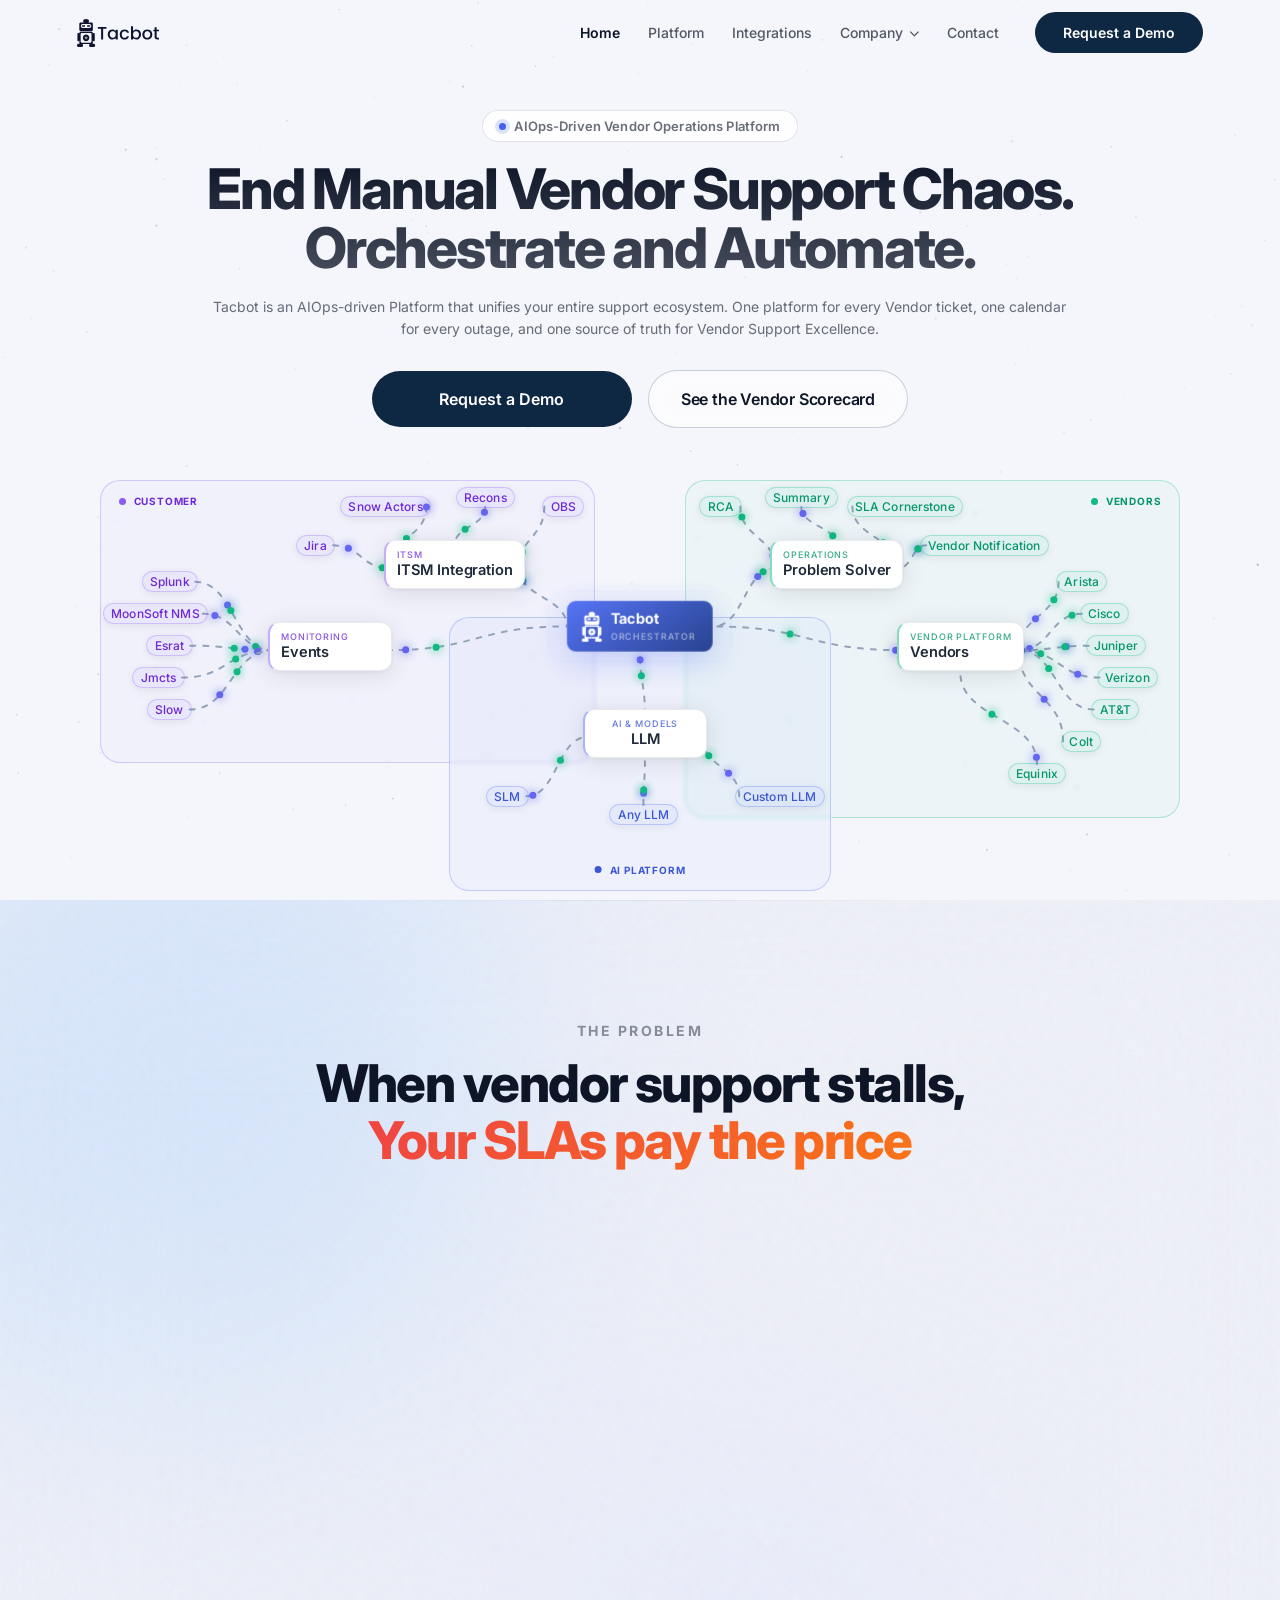
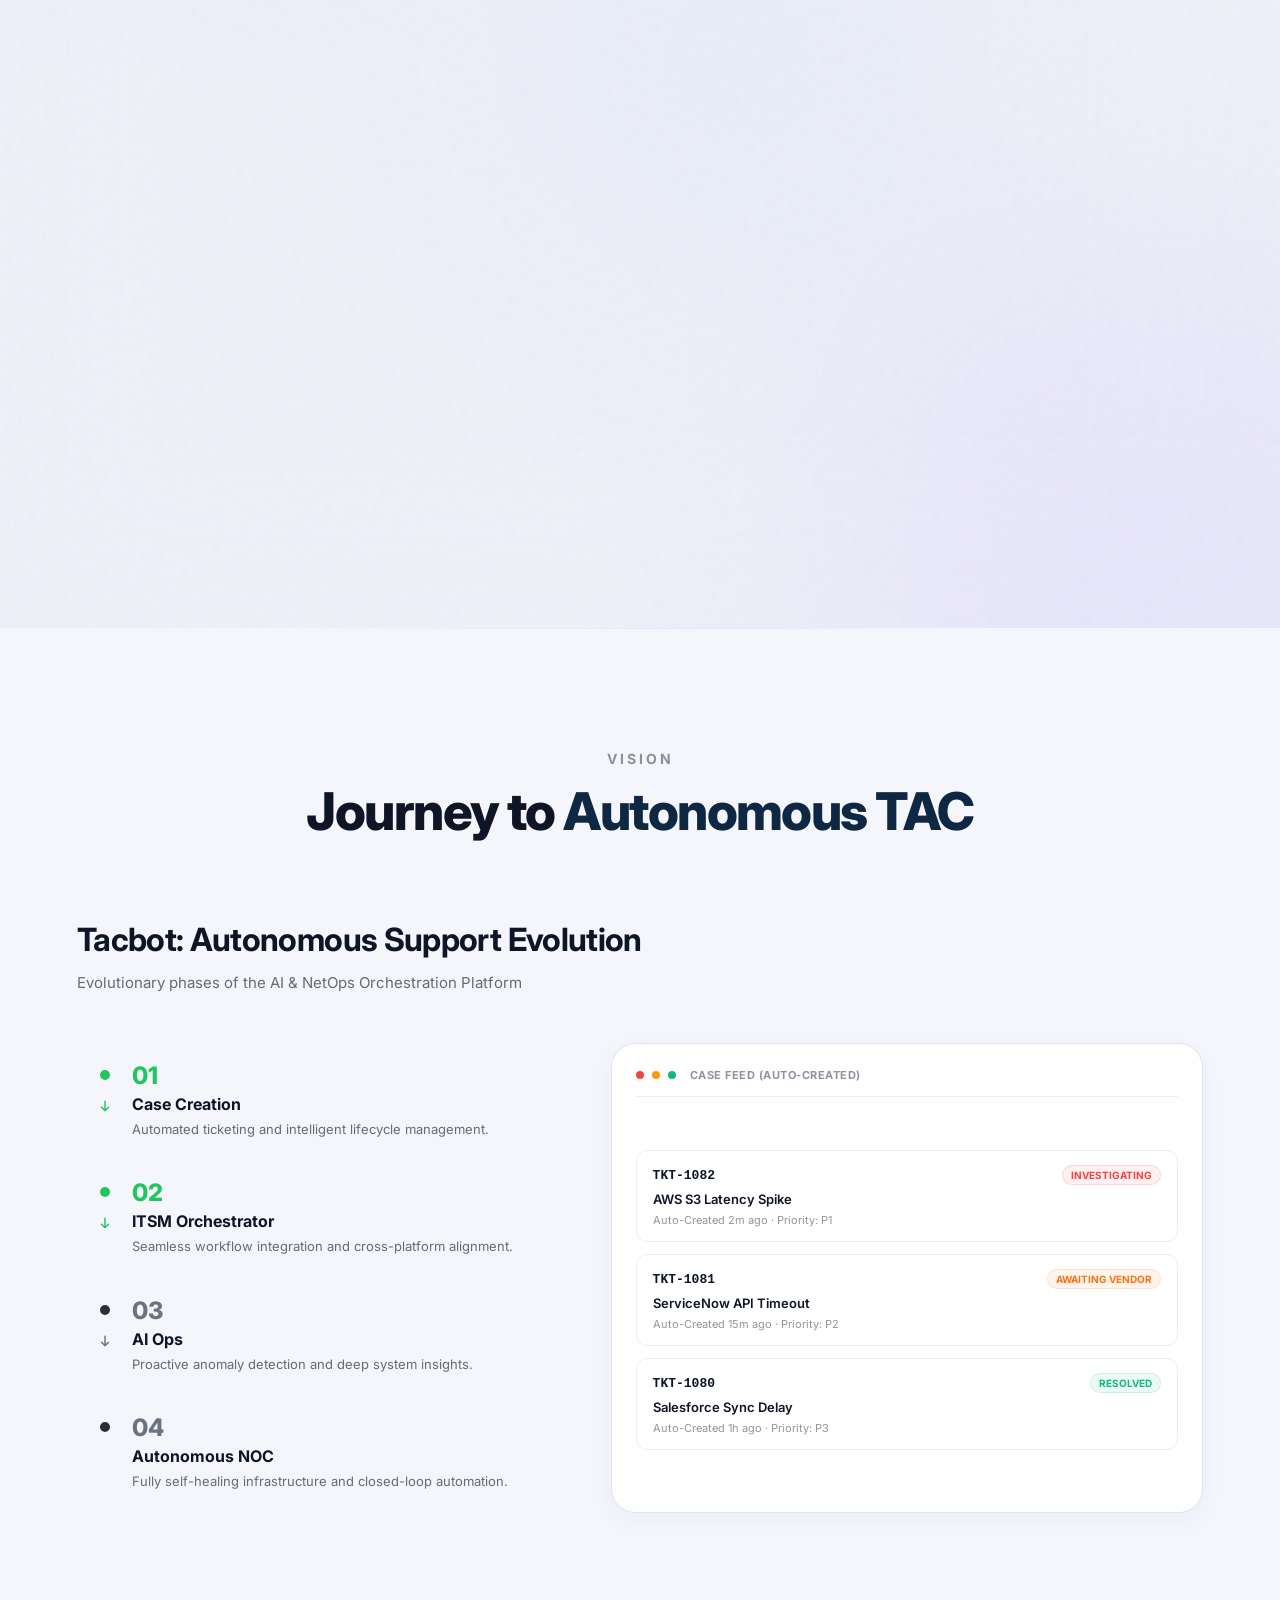
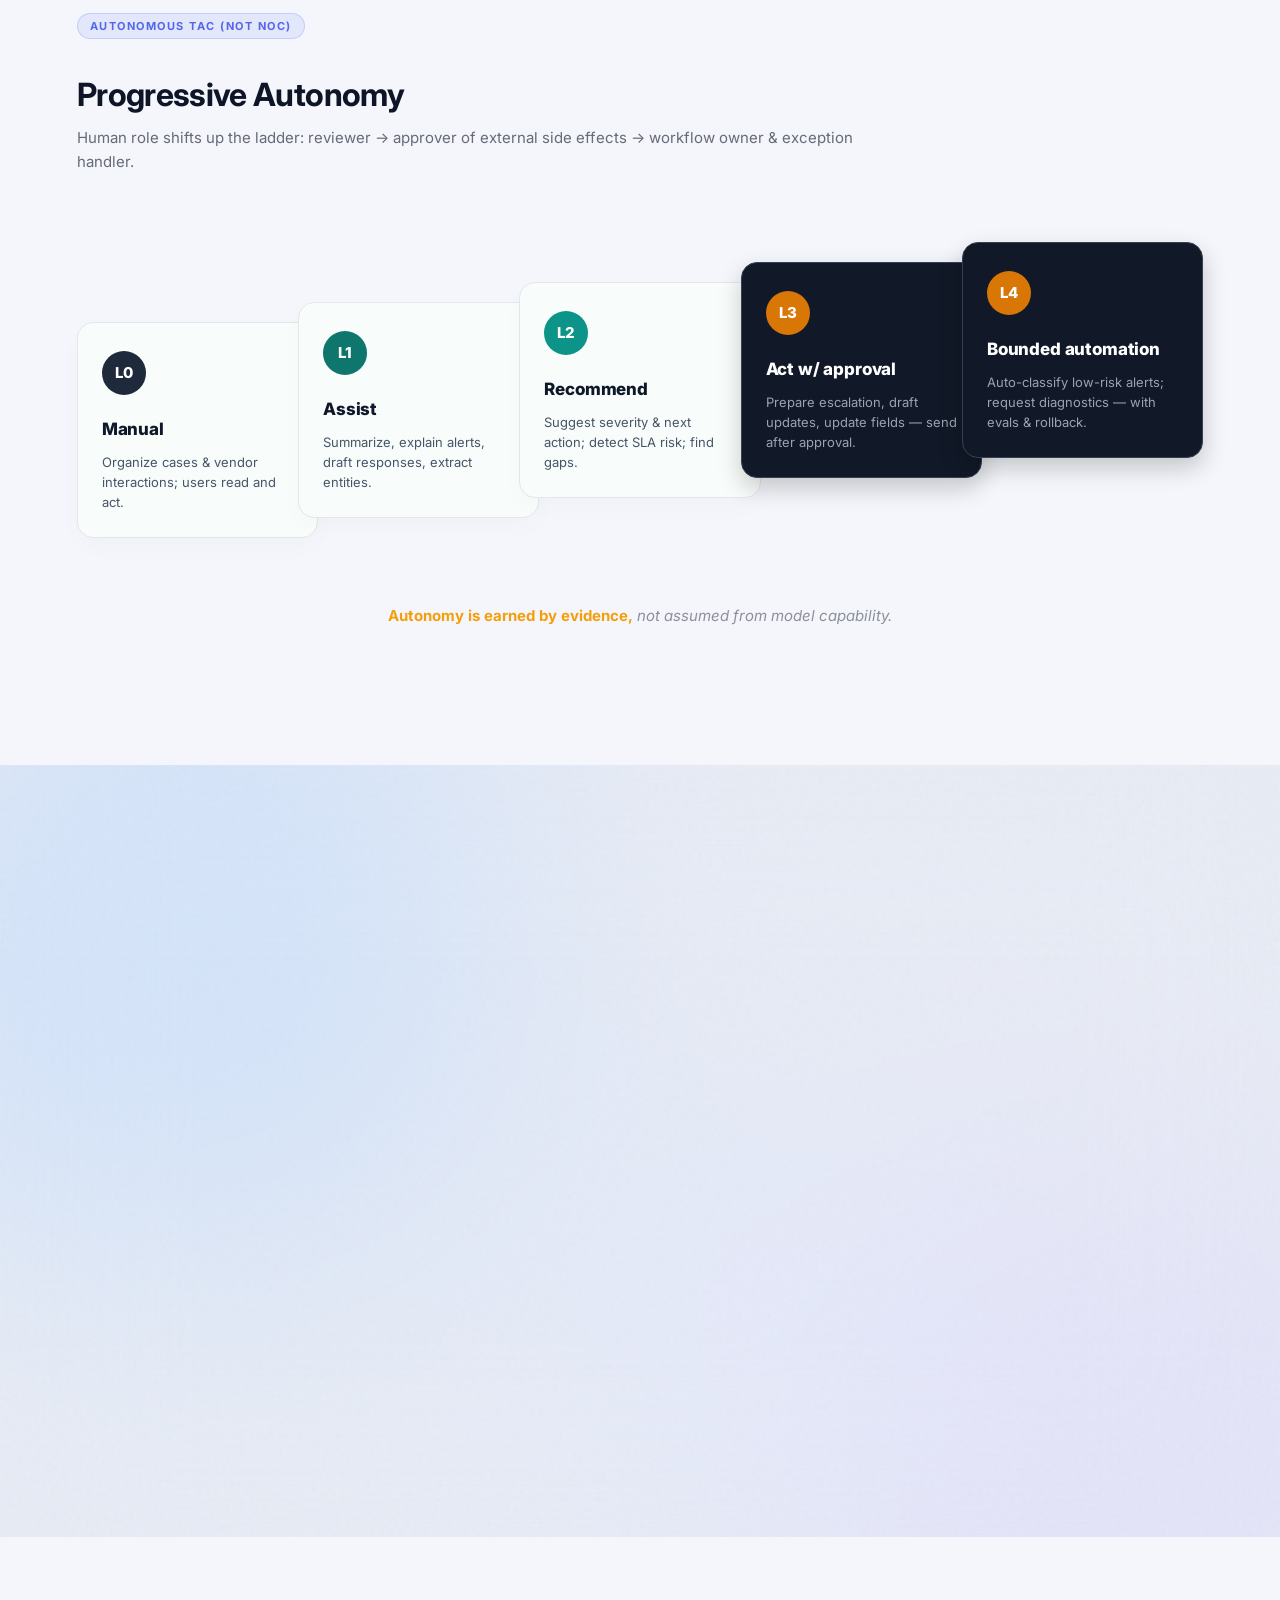
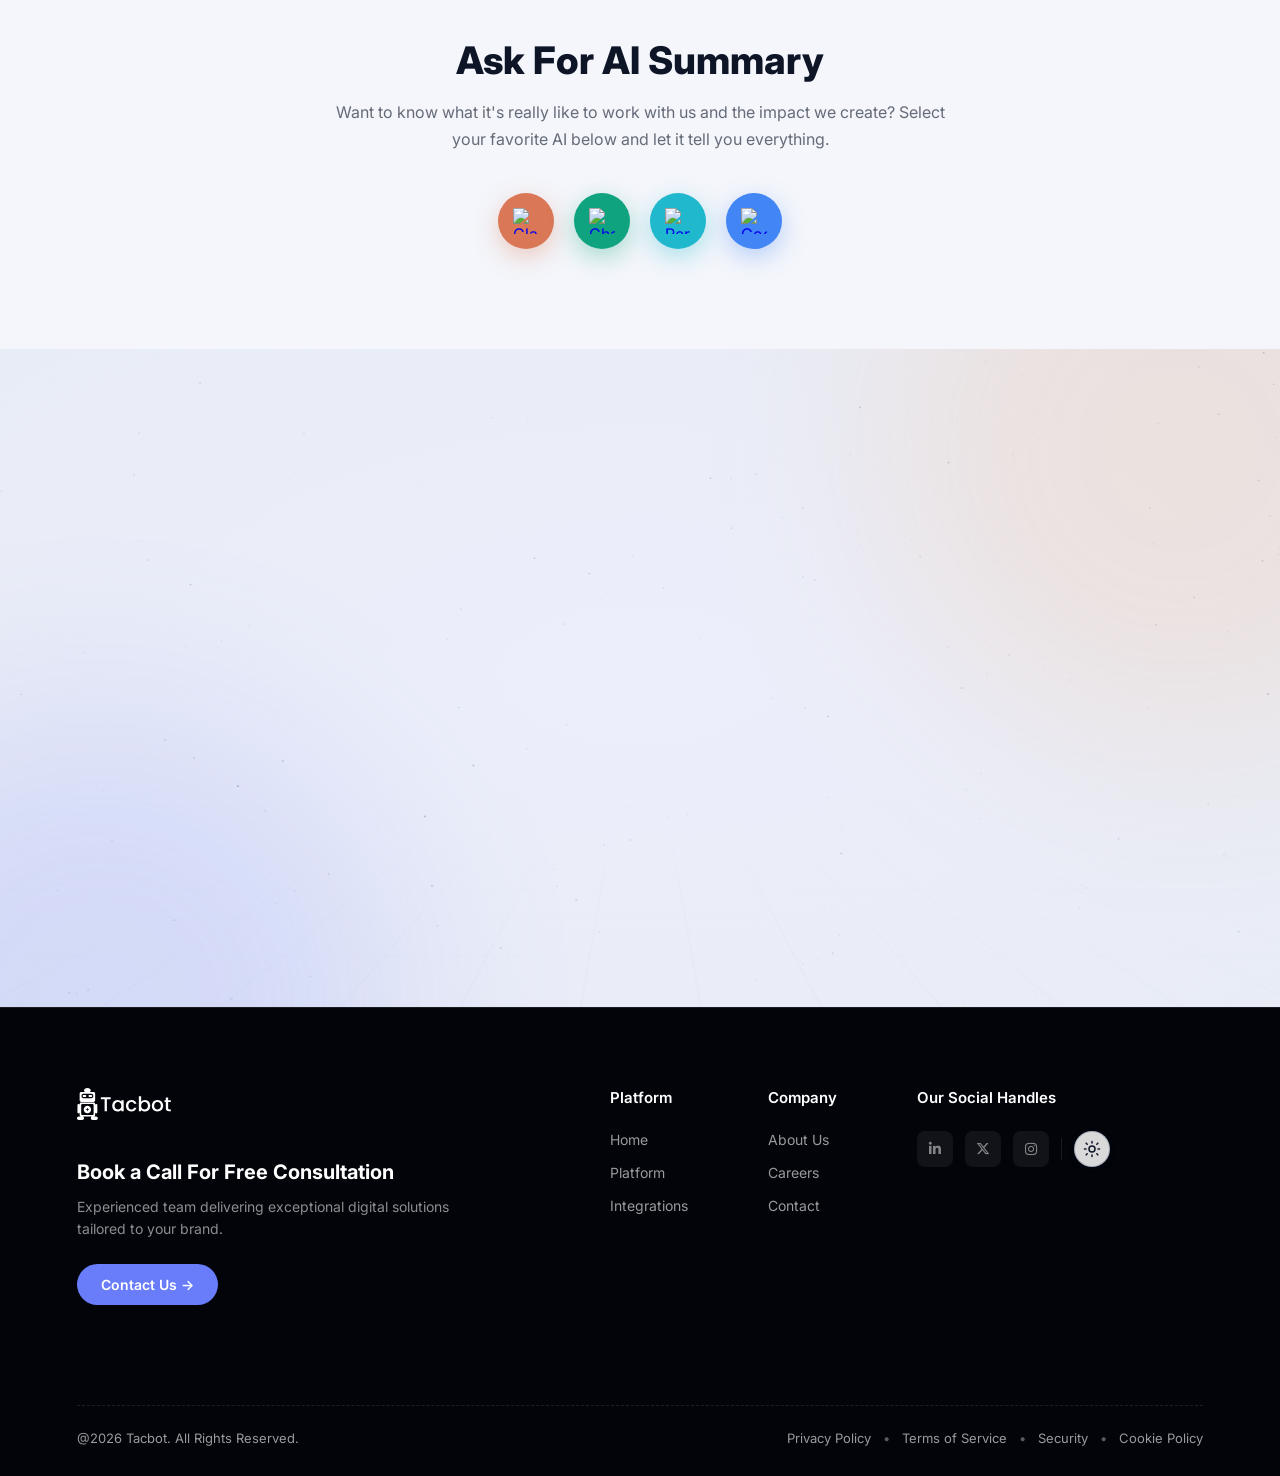
==== index.html @ 79093520 "Update problem section title in index.html" ====
<!DOCTYPE html>
<html lang="en" data-theme="light">
<head>
<meta charset="UTF-8">
<meta name="viewport" content="width=device-width, initial-scale=1.0">
<title>TacBot</title>
<meta name="description" content="Revolutionize support with AI-powered workflows. Enhance operations with intelligent, streamlined incident management and automation for optimal efficiency. Experience seamless integration with no complex setup.">
<meta name="keywords" content="AI Ticketing, Automated Support, AI Helpdesk, Intelligent Ticketing, AI-Powered Workflow, Smart Ticketing System, Support Automation, AI Service Desk, ITSM AI, AI Customer Support, AI Incident Management, AI Helpdesk Automation, AI-Driven Workflows, AI Workflow Management, AI Support Solutions">
<meta property="og:title" content="AI-Powered Ticketing Workflow | Automate & Optimize Support Operations">
<meta property="og:description" content="Unlock AI-driven workflows today. Transform support operations with intelligent automation and seamless incident management. Sign up in minutes for immediate results.">
<link rel="icon" type="image/png" href="Assets/favicon-32x32.png">
<link rel="preconnect" href="https://fonts.googleapis.com">
<link rel="preconnect" href="https://fonts.gstatic.com" crossorigin>
<link href="https://fonts.googleapis.com/css2?family=Inter:wght@300;400;500;600;700;800;900&display=swap" rel="stylesheet">
<link rel="stylesheet" href="https://cdnjs.cloudflare.com/ajax/libs/font-awesome/6.5.1/css/all.min.css">
<link rel="stylesheet" href="style.css">
</head>
<body>

<nav id="navbar">
  <div class="nav-container">
    <div class="nav-left">
      <a href="index.html" class="nav-logo">
        <div class="nav-logo-mark">
          <img src="Assets/Logo-white.svg" alt="Tacbot" class="logo-light">
          <img src="Assets/Logo-white.svg" alt="Tacbot" class="logo-dark">
        </div>
      </a>
    </div>

    <div class="nav-center">
      <div class="nav-links" id="navLinks">
        <a href="index.html" class="active">Home</a>
        <!-- <a href="product.html">Platform</a> -->
        <a href="platform.html">Platform</a>
        <a href="integrations.html">Integrations</a>
<!--
        <div class="nav-item">
          <a href="use-cases.html" class="nav-trigger">Solutions <i class="fa-solid fa-chevron-down nav-caret"></i></a>
          <div class="nav-dropdown">
            <a href="use-cases.html#incident">Incident Response</a>
            <a href="use-cases.html#onboarding">Vendor Onboarding</a>
            <a href="use-cases.html#sla">SLA Tracking</a>
            <a href="use-cases.html#renewal">Renewal Leverage</a>
            <a href="use-cases.html#cloud">Cloud Maintenance</a>
            <a href="use-cases.html#compliance">Compliance Evidence</a>
          </div>
        </div>
-->
        <div class="nav-item">
          <a href="about.html" class="nav-trigger">Company <i class="fa-solid fa-chevron-down nav-caret"></i></a>
          <div class="nav-dropdown">
            <a href="about.html">About Us</a>
            <a href="careers.html">Career</a>
          </div>
        </div>
        <a href="contact.html">Contact</a>
        <a href="contact.html" class="nav-cta nav-mobile-cta">Request a Demo</a>
        <div class="nav-menu-footer">
          <div class="menu-socials">
            <a href="#"><i class="fa-brands fa-x-twitter"></i></a>
            <a href="#"><i class="fa-brands fa-linkedin-in"></i></a>
            <a href="#"><i class="fa-brands fa-instagram"></i></a>
          </div>
          <p>hello@tacbot.ai</p>
        </div>
      </div>
    </div>

    <div class="nav-right">
      <a href="contact.html" class="nav-cta nav-desktop-cta">Request a Demo</a>
      <button class="nav-hamburger" id="navHamburger" aria-label="Toggle menu" aria-expanded="false">
        <span></span><span></span><span></span>
      </button>
    </div>
  </div>
</nav>

<section class="hero hero--mesh" id="hero">
  <canvas id="stars-canvas" class="stars-canvas"></canvas>
  <canvas id="globe-canvas" class="globe-canvas hero-globe-bg"></canvas>

  <div class="hero-content" id="heroContent">
    <div class="hero-eyebrow"><span class="hero-eyebrow-dot"></span> AIOps-Driven Vendor Operations Platform</div>
    <h1><span class="h1-line">End Manual Vendor Support Chaos.</span><span class="h1-line">Orchestrate and Automate.</span></h1>
    <p class="hero-sub">Tacbot is an AIOps-driven Platform that unifies your entire support ecosystem. One platform for every Vendor ticket, one calendar for every outage, and one source of truth for Vendor Support Excellence.</p>
    <div class="hero-ctas">
      <a href="contact.html" class="btn-primary">Request a Demo</a>
      <button class="btn-secondary">See the Vendor Scorecard</button>
    </div>
  </div>

  <div class="hero-diagram-wrap" id="heroDiagramWrap">
    <iframe
      src="tacbot-diagram.html?v=7"
      class="hero-diagram-iframe"
      id="heroDiagramIframe"
      title="Tacbot Orchestrator Diagram"
      scrolling="no"
      frameborder="0"
      allowtransparency="true"
    ></iframe>
  </div>

  <div class="hero-bottom-fade"></div>
</section>

<!-- ═══════════════════════════════════════════════════
     SECTION 2 — THE PROBLEM
════════════════════════════════════════════════════ -->
<section class="problem-section" id="problem">

  <!-- Animated blob background (same as Tacbot Edge) -->
  <div class="praha-bg problem-bg">
    <div class="praha-blob praha-blob-1"></div>
    <div class="praha-blob praha-blob-2"></div>
    <div class="praha-blob praha-blob-3"></div>
  </div>
  <div class="praha-glass-overlay"></div>
  <div class="praha-noise"></div>

  <div class="problem-header">
    <span class="section-eyebrow">The Problem</span>
    <h2 class="problem-title">When vendor support stalls, <br><em>Your SLAs pay the price</em></h2>
  </div>

  <div class="bento-grid">

    <!-- ── CARD 1: Notification Overload (tall left) ── -->
    <div class="bento-card card-notif" data-bento="1">
      <div class="card-tag card-tag--red">Notification Overload</div>
      <div class="card-stat"><span class="stat-num" data-target="40">0</span><span class="stat-unit">%</span></div>
      <p class="card-desc">Your team spends 40% of their morning sorting through <strong>"Circuit Maintenance"</strong> emails from 50 different carriers.</p>

      <!-- Animated notification stream -->
      <div class="notif-viewport">
        <div class="notif-stream" id="notifStream">
          <div class="notif-item"><span class="notif-vendor">Salesforce</span><span class="notif-subject">Platform Upgrade v62.0 — Sat 2AM window</span></div>
          <div class="notif-item"><span class="notif-vendor">Jira</span><span class="notif-subject">Data Center migration deadline: 30 days</span></div>
          <div class="notif-item"><span class="notif-vendor">Workday</span><span class="notif-subject">HCM Suite maintenance window extended</span></div>
          <div class="notif-item"><span class="notif-vendor">ServiceNow</span><span class="notif-subject">Critical patch SNWL-2024-0891 required</span></div>
          <div class="notif-item"><span class="notif-vendor">AWS</span><span class="notif-subject">EC2 pricing change effective Q2 2025</span></div>
          <div class="notif-item"><span class="notif-vendor">Okta</span><span class="notif-subject">Security advisory: session timeout policy</span></div>
          <div class="notif-item"><span class="notif-vendor">Zendesk</span><span class="notif-subject">API v1 deprecation — migrate by Dec 1</span></div>
          <div class="notif-item"><span class="notif-vendor">Slack</span><span class="notif-subject">Enterprise Grid compliance update live</span></div>
          <div class="notif-item"><span class="notif-vendor">Datadog</span><span class="notif-subject">Agent v7 mandatory upgrade — EOL notice</span></div>
          <div class="notif-item"><span class="notif-vendor">PagerDuty</span><span class="notif-subject">On-call schedule SLA terms revised</span></div>
          <!-- duplicate for seamless loop -->
          <div class="notif-item"><span class="notif-vendor">Salesforce</span><span class="notif-subject">Platform Upgrade v62.0 — Sat 2AM window</span></div>
          <div class="notif-item"><span class="notif-vendor">Jira</span><span class="notif-subject">Data Center migration deadline: 30 days</span></div>
          <div class="notif-item"><span class="notif-vendor">Workday</span><span class="notif-subject">HCM Suite maintenance window extended</span></div>
          <div class="notif-item"><span class="notif-vendor">ServiceNow</span><span class="notif-subject">Critical patch SNWL-2024-0891 required</span></div>
          <div class="notif-item"><span class="notif-vendor">AWS</span><span class="notif-subject">EC2 pricing change effective Q2 2025</span></div>
          <div class="notif-item"><span class="notif-vendor">Okta</span><span class="notif-subject">Security advisory: session timeout policy</span></div>
          <div class="notif-item"><span class="notif-vendor">Zendesk</span><span class="notif-subject">API v1 deprecation — migrate by Dec 1</span></div>
          <div class="notif-item"><span class="notif-vendor">Slack</span><span class="notif-subject">Enterprise Grid compliance update live</span></div>
          <div class="notif-item"><span class="notif-vendor">Datadog</span><span class="notif-subject">Agent v7 mandatory upgrade — EOL notice</span></div>
          <div class="notif-item"><span class="notif-vendor">PagerDuty</span><span class="notif-subject">On-call schedule SLA terms revised</span></div>
        </div>
      </div>
    </div>

    <!-- ── CARD 2: Fragmented Ticketing (top right) ── -->
    <div class="bento-card card-tickets" data-bento="2">
      <div class="card-tag card-tag--orange">Fragmented Ticketing</div>
      <div class="card-stat"><span class="stat-num" data-target="15">0</span><span class="stat-unit"> portals</span></div>
      <p class="card-desc">Logging into 15 different portals just to check the status of a critical API fix.</p>

      <div class="portal-grid">
        <div class="portal-chip"><i class="portal-logo fa-brands fa-salesforce"></i><span>Salesforce</span><span class="portal-spinner"></span></div>
        <div class="portal-chip"><i class="portal-logo fa-solid fa-briefcase"></i><span>ServiceNow</span><span class="portal-spinner"></span></div>
        <div class="portal-chip"><i class="portal-logo fa-brands fa-jira"></i><span>Jira</span><span class="portal-spinner"></span></div>
        <div class="portal-chip"><i class="portal-logo fa-solid fa-cloud"></i><span>Workday</span><span class="portal-spinner"></span></div>
        <div class="portal-chip"><i class="portal-logo fa-brands fa-aws"></i><span>AWS</span><span class="portal-spinner"></span></div>
        <div class="portal-chip"><i class="portal-logo fa-brands fa-microsoft"></i><span>Azure</span><span class="portal-spinner"></span></div>
        <div class="portal-chip"><i class="portal-logo fa-solid fa-key"></i><span>Okta</span><span class="portal-spinner"></span></div>
        <div class="portal-chip"><i class="portal-logo fa-solid fa-headset"></i><span>Zendesk</span><span class="portal-spinner"></span></div>
        <div class="portal-chip"><i class="portal-logo fa-solid fa-dog"></i><span>Datadog</span><span class="portal-spinner"></span></div>
        <div class="portal-chip"><i class="portal-logo fa-solid fa-phone"></i><span>PagerDuty</span><span class="portal-spinner"></span></div>
        <div class="portal-chip"><i class="portal-logo fa-solid fa-server"></i><span>SAP</span><span class="portal-spinner"></span></div>
        <div class="portal-chip"><i class="portal-logo fa-solid fa-database"></i><span>Oracle</span><span class="portal-spinner"></span></div>
        <div class="portal-chip"><i class="portal-logo fa-brands fa-slack"></i><span>Slack</span><span class="portal-spinner"></span></div>
        <div class="portal-chip"><i class="portal-logo fa-solid fa-video"></i><span>Zoom</span><span class="portal-spinner"></span></div>
        <div class="portal-chip"><i class="portal-logo fa-brands fa-google"></i><span>GCP</span><span class="portal-spinner"></span></div>
      </div>
    </div>

    <!-- ── CARD 3: Invisible SLAs (full-width bottom) ── -->
    <div class="bento-card card-sla" data-bento="3">
      <div class="card-sla-inner">
        <div class="sla-text">
          <div class="card-tag card-tag--red">Invisible SLAs</div>
          <p class="card-desc" style="margin-top:12px">Knowing a vendor is <em>"slow"</em> is different from <strong>proving they missed their SLA.</strong> Data is your only leverage.</p>
          <div class="sla-miss-badge">⚠ SLA MISSED — no evidence on record</div>
        </div>
        <div class="sla-chart-wrap">
          <div class="sla-chart-labels">
            <span>99.9%</span>
            <span class="sla-threshold-label">99.5% SLA</span>
            <span>99.0%</span>
          </div>
          <div class="sla-chart-plot">
            <svg class="sla-svg" viewBox="0 0 500 100" preserveAspectRatio="none">
              <!-- SLA threshold line -->
              <line x1="0" y1="33" x2="500" y2="33" class="sla-threshold-line"/>
              <!-- Breach fill zone -->
              <path d="M 260,33 L 290,60 L 340,50 L 370,33 Z" class="sla-breach-fill"/>
              <!-- Uptime line -->
              <path id="slaPath"
                d="M 0,10 C 40,10 60,12 100,10 C 140,9 180,11 210,10 C 230,10 245,10 260,33 C 270,50 280,65 295,62 C 310,58 330,52 350,42 C 365,35 375,28 400,12 C 430,8 470,10 500,10"
                class="sla-line"/>
            </svg>
            <!-- Breach dot (HTML, not SVG — preserveAspectRatio="none" stretches SVG circles into ellipses) -->
            <div class="sla-breach-dot"></div>
          </div>
        </div>
        <div class="sla-chart-bottom">
          <span>Day 1</span>
          <span class="breach-label">Day 18 — Breach</span>
          <span>Day 30</span>
        </div>
      </div>
    </div>

  </div>
</section>

<!-- ═══════════════════════════════════════════════════
     SECTION 3 — VISION
════════════════════════════════════════════════════ -->
<section class="vision-section" id="vision">
  <div class="vision-header">
    <span class="section-eyebrow">Vision</span>
    <h2 class="vision-title">Journey to <em>Autonomous TAC</em></h2>
  </div>

  <div class="vision-container">
    <!-- Subsection A: Evolution Showcase -->
    <div class="vision-subsection">
      <div class="subsection-header">
        <h3 class="subsection-title">Tacbot: Autonomous Support Evolution</h3>
        <p class="subsection-subtitle">Evolutionary phases of the AI & NetOps Orchestration Platform</p>
      </div>

      <div class="evolution-showcase">
        <div class="evolution-nav">
          <div class="evolution-nav-item done" data-phase="1">
            <div class="nav-item-indicator">
              <span class="node-dot"></span>
              <svg class="node-arrow" viewBox="0 0 24 24" fill="none" xmlns="http://www.w3.org/2000/svg">
                <path d="M12 4v16m0 0l-6-6m6 6l6-6" stroke="currentColor" stroke-width="2.5" stroke-linecap="round" stroke-linejoin="round"/>
              </svg>
            </div>
            <div class="nav-item-content">
              <div class="evolution-number">01</div>
              <h4 class="evolution-card-title">Case Creation</h4>
              <p class="evolution-card-desc">Automated ticketing and intelligent lifecycle management.</p>
            </div>
          </div>

          <div class="evolution-nav-item done" data-phase="2">
            <div class="nav-item-indicator">
              <span class="node-dot"></span>
              <svg class="node-arrow" viewBox="0 0 24 24" fill="none" xmlns="http://www.w3.org/2000/svg">
                <path d="M12 4v16m0 0l-6-6m6 6l6-6" stroke="currentColor" stroke-width="2.5" stroke-linecap="round" stroke-linejoin="round"/>
              </svg>
            </div>
            <div class="nav-item-content">
              <div class="evolution-number">02</div>
              <h4 class="evolution-card-title">ITSM Orchestrator</h4>
              <p class="evolution-card-desc">Seamless workflow integration and cross-platform alignment.</p>
            </div>
          </div>

          <div class="evolution-nav-item" data-phase="3">
            <div class="nav-item-indicator">
              <span class="node-dot"></span>
              <svg class="node-arrow" viewBox="0 0 24 24" fill="none" xmlns="http://www.w3.org/2000/svg">
                <path d="M12 4v16m0 0l-6-6m6 6l6-6" stroke="currentColor" stroke-width="2.5" stroke-linecap="round" stroke-linejoin="round"/>
              </svg>
            </div>
            <div class="nav-item-content">
              <div class="evolution-number">03</div>
              <h4 class="evolution-card-title">AI Ops</h4>
              <p class="evolution-card-desc">Proactive anomaly detection and deep system insights.</p>
            </div>
          </div>

          <div class="evolution-nav-item" data-phase="4">
            <div class="nav-item-indicator"><span class="node-dot"></span></div>
            <div class="nav-item-content">
              <div class="evolution-number">04</div>
              <h4 class="evolution-card-title">Autonomous NOC</h4>
              <p class="evolution-card-desc">Fully self-healing infrastructure and closed-loop automation.</p>
            </div>
          </div>
        </div>

        <!-- Display Screen / Live Mockups -->
        <div class="evolution-display">
          <!-- Mockup 1: Case Creation -->
          <div class="mockup-panel active" data-panel="1">
            <div class="mockup-header">
              <span class="mockup-dot red"></span>
              <span class="mockup-dot yellow"></span>
              <span class="mockup-dot green"></span>
              <span class="mockup-title">Case Feed (Auto-Created)</span>
            </div>
            <div class="mockup-body case-feed">
              <div class="mockup-ticket-card">
                <div class="ticket-top">
                  <span class="ticket-id">TKT-1082</span>
                  <span class="ticket-status badge-red">Investigating</span>
                </div>
                <div class="ticket-subject">AWS S3 Latency Spike</div>
                <div class="ticket-meta">Auto-Created 2m ago · Priority: P1</div>
              </div>
              <div class="mockup-ticket-card">
                <div class="ticket-top">
                  <span class="ticket-id">TKT-1081</span>
                  <span class="ticket-status badge-orange">Awaiting Vendor</span>
                </div>
                <div class="ticket-subject">ServiceNow API Timeout</div>
                <div class="ticket-meta">Auto-Created 15m ago · Priority: P2</div>
              </div>
              <div class="mockup-ticket-card">
                <div class="ticket-top">
                  <span class="ticket-id">TKT-1080</span>
                  <span class="ticket-status badge-green">Resolved</span>
                </div>
                <div class="ticket-subject">Salesforce Sync Delay</div>
                <div class="ticket-meta">Auto-Created 1h ago · Priority: P3</div>
              </div>
            </div>
          </div>

          <!-- Mockup 2: ITSM Integration -->
          <div class="mockup-panel" data-panel="2">
            <div class="mockup-header">
              <span class="mockup-dot red"></span>
              <span class="mockup-dot yellow"></span>
              <span class="mockup-dot green"></span>
              <span class="mockup-title">ITSM Integration Sync Bridge</span>
            </div>
            <div class="mockup-body sync-bridge">
              <div class="sync-left">
                <div class="sync-source-card">
                  <img src="Assets/Logo.svg" alt="Tacbot">
                  <span>Tacbot Platform</span>
                </div>
              </div>
              <div class="sync-center">
                <svg class="sync-double-arrow" viewBox="0 0 100 24" fill="none" xmlns="http://www.w3.org/2000/svg">
                  <defs>
                    <linearGradient id="arrowGrad" x1="0%" y1="0%" x2="100%" y2="0%">
                      <stop offset="0%" stop-color="var(--blue)"/>
                      <stop offset="50%" stop-color="#38bdf8"/>
                      <stop offset="100%" stop-color="var(--blue)"/>
                    </linearGradient>
                  </defs>
                  <path d="M8 12H92M8 12L16 6M8 12L16 18M92 12L84 6M92 12L84 18" stroke="url(#arrowGrad)" stroke-width="2.5" stroke-linecap="round" stroke-linejoin="round"/>
                </svg>
              </div>
              <div class="sync-right">
                <div class="sync-dest-card">
                  <span class="sync-bullet green"></span>
                  <span>ServiceNow (ITSM)</span>
                  <span class="sync-state">Linked</span>
                </div>
                <div class="sync-dest-card">
                  <span class="sync-bullet blue"></span>
                  <span>Jira Software (Dev)</span>
                  <span class="sync-state">Syncing</span>
                </div>
                <div class="sync-dest-card">
                  <span class="sync-bullet green"></span>
                  <span>PagerDuty (On-Call)</span>
                  <span class="sync-state">Linked</span>
                </div>
              </div>
            </div>
          </div>

          <!-- Mockup 3: AI Ops -->
          <div class="mockup-panel" data-panel="3">
            <div class="mockup-header">
              <span class="mockup-dot red"></span>
              <span class="mockup-dot yellow"></span>
              <span class="mockup-dot green"></span>
              <span class="mockup-title">AI Noise Reduction Engine</span>
            </div>
            <div class="mockup-body ai-ops-panel">
              <div class="ops-stats">
                <div class="ops-stat-item">
                  <div class="ops-stat-num">99%</div>
                  <div class="ops-stat-label">Noise Reduction</div>
                </div>
                <div class="ops-stat-item">
                  <div class="ops-stat-num">1,250</div>
                  <div class="ops-stat-label">Alerts Ingested</div>
                </div>
              </div>
              <div class="alert-group-card">
                <div class="alert-group-header">
                  <span class="badge-alert-status">1 Incident</span>
                  <span>Circuit Maintenance Outage</span>
                </div>
                <p class="alert-group-details">Correlated 25 carrier emails & silenced 99% duplicate notification spam.</p>
              </div>
            </div>
          </div>

          <!-- Mockup 4: Autonomous NOC -->
          <div class="mockup-panel" data-panel="4">
            <div class="mockup-header">
              <span class="mockup-dot red"></span>
              <span class="mockup-dot yellow"></span>
              <span class="mockup-dot green"></span>
              <span class="mockup-title">Autonomous Remediation Console</span>
            </div>
            <div class="mockup-body noc-console">
              <div class="console-logs">
                <div class="log-line text-red">[02:14:02] ALERT: Cisco Router Port Down (Circuit outage)</div>
                <div class="log-line text-blue">[02:14:04] AI Agent triggered: Initiating diagnostics...</div>
                <div class="log-line">[02:14:09] ACTION: Querying Equinix portal via API...</div>
                <div class="log-line text-green">[02:14:15] RESULT: Confirmed Scheduled Maintenance on Circuit</div>
                <div class="log-line">[02:14:16] ACTION: Ticket updated & Operations calendar mapped</div>
                <div class="log-line text-green font-bold">[02:14:17] STATUS: Alert classified as expected maintenance. Self-healed.</div>
              </div>
            </div>
          </div>
        </div>
      </div>
    </div>

    <!-- Subsection B: Progressive Autonomy Slider -->
    <div class="vision-subsection">
      <div class="subsection-header">
        <div class="tag-wrapper">
          <span class="card-tag card-tag--blue">Autonomous TAC (Not NOC)</span>
        </div>
        <h3 class="subsection-title">Progressive Autonomy</h3>
        <p class="subsection-subtitle">Human role shifts up the ladder: reviewer → approver of external side effects → workflow owner & exception handler.</p>
      </div>

      <div class="autonomy-cards">
        <!-- L0: Manual -->
        <div class="autonomy-card autonomy-card--step0 autonomy-card--light">
          <div class="autonomy-badge badge-l0">L0</div>
          <h4 class="autonomy-card-title">Manual</h4>
          <p class="autonomy-card-desc">Organize cases &amp; vendor interactions; users read and act.</p>
        </div>

        <!-- L1: Assist -->
        <div class="autonomy-card autonomy-card--step1 autonomy-card--light">
          <div class="autonomy-badge badge-l1">L1</div>
          <h4 class="autonomy-card-title">Assist</h4>
          <p class="autonomy-card-desc">Summarize, explain alerts, draft responses, extract entities.</p>
        </div>

        <!-- L2: Recommend -->
        <div class="autonomy-card autonomy-card--step2 autonomy-card--light">
          <div class="autonomy-badge badge-l2">L2</div>
          <h4 class="autonomy-card-title">Recommend</h4>
          <p class="autonomy-card-desc">Suggest severity &amp; next action; detect SLA risk; find gaps.</p>
        </div>

        <!-- L3: Act w/ approval -->
        <div class="autonomy-card autonomy-card--step3 autonomy-card--dark">
          <div class="autonomy-badge badge-l3">L3</div>
          <h4 class="autonomy-card-title">Act w/ approval</h4>
          <p class="autonomy-card-desc">Prepare escalation, draft updates, update fields — send after approval.</p>
        </div>

        <!-- L4: Bounded automation -->
        <div class="autonomy-card autonomy-card--step4 autonomy-card--dark">
          <div class="autonomy-badge badge-l4">L4</div>
          <h4 class="autonomy-card-title">Bounded automation</h4>
          <p class="autonomy-card-desc">Auto-classify low-risk alerts; request diagnostics — with evals &amp; rollback.</p>
        </div>
      </div>

      <p class="staircase-footer"><strong>Autonomy is earned by evidence,</strong> <span class="muted">not assumed from model capability.</span></p>
    </div>
  </div>
</section>

<!-- ═══════════ SECTION 4: ECOSYSTEM INTEGRATIONS ═══════════ -->
<!-- <section class="eco-section" data-theme="dark">
  <div class="eco-header">
    <p class="eco-eyebrow">Ecosystem Integrations</p>
    <h2 class="eco-title">Works where you work.</h2>
    <p class="eco-sub">API-first architecture that connects every vendor in your stack — inbound signals, outbound actions, zero custom glue code.</p>
  </div>

  <div class="eco-hub-wrap">
    SVG lines layer (drawn by JS)
    <svg class="eco-svg" id="ecoSvg" aria-hidden="true"></svg>

    Center hub
    <div class="eco-hub" id="ecoHub">
      <img src="Assets/Logo-jump.svg" alt="Tacbot" style="width: 48px; height: 58px;">
    </div>

    Inbound ring (left arc)
    <div class="eco-ring eco-ring--in" id="ecoRingIn">
      <div class="eco-node" data-ring="in">
        <i class="fa-solid fa-briefcase"></i><span>ServiceNow</span>
      </div>
      <div class="eco-node" data-ring="in">
        <i class="fa-brands fa-jira"></i><span>Jira</span>
      </div>
      <div class="eco-node" data-ring="in">
        <i class="fa-brands fa-slack"></i><span>Slack</span>
      </div>
      <div class="eco-node" data-ring="in">
        <i class="fa-solid fa-users"></i><span>Teams</span>
      </div>
      <div class="eco-node" data-ring="in">
        <i class="fa-solid fa-user"></i><span>Human</span>
      </div>
    </div>

    Outbound ring (right arc)
    <div class="eco-ring eco-ring--out" id="ecoRingOut">
      Cloud
      <div class="eco-node eco-node--out" data-ring="out" data-cat="Cloud">
        <i class="fa-brands fa-aws"></i><span>AWS</span>
      </div>
      <div class="eco-node eco-node--out" data-ring="out" data-cat="Cloud">
        <i class="fa-brands fa-microsoft"></i><span>Azure</span>
      </div>
      <div class="eco-node eco-node--out" data-ring="out" data-cat="Cloud">
        <i class="fa-brands fa-google"></i><span>GCP</span>
      </div>
      CRM
      <div class="eco-node eco-node--out" data-ring="out" data-cat="CRM">
        <i class="fa-brands fa-salesforce"></i><span>Salesforce</span>
      </div>
      <div class="eco-node eco-node--out" data-ring="out" data-cat="CRM">
        <i class="fa-brands fa-hubspot"></i><span>HubSpot</span>
      </div>
      ERP
      <div class="eco-node eco-node--out" data-ring="out" data-cat="ERP">
        <i class="fa-solid fa-server"></i><span>SAP</span>
      </div>
      <div class="eco-node eco-node--out" data-ring="out" data-cat="ERP">
        <i class="fa-solid fa-database"></i><span>Oracle</span>
      </div>
      Security
      <div class="eco-node eco-node--out" data-ring="out" data-cat="Security">
        <i class="fa-solid fa-shield-halved"></i><span>CrowdStrike</span>
      </div>
      <div class="eco-node eco-node--out" data-ring="out" data-cat="Security">
        <i class="fa-solid fa-dog"></i><span>Datadog</span>
      </div>
    </div>
  </div> -->

  <!-- Category pills -->
  <!-- <div class="eco-cats">
    <div class="eco-cat eco-cat--in">
      <span class="eco-cat-dot"></span>
      <strong>Inbound</strong> — Cloud, CRM, ERP, Security &amp; more
    </div>
    <div class="eco-cat eco-cat--hub">
      <span class="eco-cat-dot"></span>
      <strong>Tacbot</strong> — AI orchestration layer
    </div>
    <div class="eco-cat eco-cat--out">
      <span class="eco-cat-dot"></span>
      <strong>Outbound</strong> — Actions, tickets, alerts
    </div>
  </div>

  <p class="eco-api-note">Full API-first architecture · Webhooks · OAuth 2.0 · Custom enterprise workflows</p>
</section> -->

<!-- ═══════════ SECTION 5: THE TACBOT EDGE ═══════════ -->
<section class="edge-praha" id="tacbot-edge">
  
  <!-- Animated Fluid Background -->
  <div class="praha-bg">
    <div class="praha-blob praha-blob-1"></div>
    <div class="praha-blob praha-blob-2"></div>
    <div class="praha-blob praha-blob-3"></div>
    <div class="praha-glass-overlay"></div>
    <div class="praha-noise"></div>
  </div>

  <div class="praha-container">
    <div class="praha-card" id="prahaCard">
      <!-- Top Decorative Elements -->
      <div class="praha-card-top">
        <div class="praha-dot-group">
          <span></span><span></span><span></span>
        </div>
        <span class="praha-eyebrow">The Tacbot Edge</span>
      </div>

      <div class="praha-content-grid">
        <!-- Left: Headline -->
        <div class="praha-left">
          <h2 class="praha-title">
            150 Years of <br>
            <span class="praha-italic">Operational</span> <br>
            Battle-Scars.
          </h2>
          <div class="praha-founders-lockup">
            <div class="praha-avatars">
              <div class="p-avatar" style="background-image: url('https://i.pravatar.cc/100?img=11')"></div>
              <div class="p-avatar" style="background-image: url('https://i.pravatar.cc/100?img=33')"></div>
              <div class="p-avatar" style="background-image: url('https://i.pravatar.cc/100?img=12')"></div>
            </div>
            <span class="p-avatar-text">Built by Operators,<br>for Operators.</span>
          </div>
        </div>

        <!-- Right: Copy -->
        <div class="praha-right">
          <p class="praha-body">
            We didn’t build Tacbot in a vacuum. Our founding team has spent over a century scaling multiple successful startups and managing complex enterprise operations at the highest levels.
          </p>
          
          <div class="praha-pain-points">
            <div class="praha-pain">
              <svg viewBox="0 0 24 24" fill="none" stroke="currentColor"><path stroke-linecap="round" stroke-linejoin="round" stroke-width="1.5" d="M12 9v2m0 4h.01m-6.938 4h13.856c1.54 0 2.502-1.667 1.732-3L13.732 4c-.77-1.333-2.694-1.333-3.464 0L3.34 16c-.77 1.333.192 3 1.732 3z"/></svg>
              <p>We know the pain of a missed vendor notification during a P1 incident.</p>
            </div>
            <div class="praha-pain">
              <svg viewBox="0 0 24 24" fill="none" stroke="currentColor"><path stroke-linecap="round" stroke-linejoin="round" stroke-width="1.5" d="M12 8v4l3 3m6-3a9 9 0 11-18 0 9 9 0 0118 0z"/></svg>
              <p>We know the friction of managing 10-person ops teams across 15+ different vendor portals.</p>
            </div>
          </div>

          <div class="praha-closing">
            <p>Tacbot is the tool <span>we wish we had.</span></p>
          </div>
        </div>
      </div>
    </div>
  </div>

</section>

<section class="ai-summary-section">
  <div class="ai-summary-container">
    <h2 class="ai-summary-title">Ask For AI Summary</h2>
    <p class="ai-summary-sub">Want to know what it's really like to work with us and the impact we create? Select your favorite AI below and let it tell you everything.</p>
    <div class="ai-summary-icons">
      <a href="https://claude.ai/new?q=As%20a%20CTO%2FCIO%2FVP%20or%20vendor%20management%20at%20an%20enterprise%2C%20I%20want%20to%20understand%20how%20Tacbot%20can%20help%20in%20building%20efficiency%20and%20move%20towards%20autonomous%20Vendor%20Ops.%20Summarize%20the%20key%20offerings%2C%20values%2C%20and%20positioning%20from%20all%20available%20sources%20-%20covering%20measurable%20impact" target="_blank" rel="noopener" class="ai-icon ai-icon--claude" aria-label="Ask Claude">
        <img src="https://api.iconify.design/simple-icons/claude.svg?color=%23ffffff" alt="Claude" width="26" height="26">
      </a>
      <a href="https://chat.openai.com/?q=As%20a%20CTO%2FCIO%2FVP%20or%20vendor%20management%20at%20an%20enterprise%2C%20I%20want%20to%20understand%20how%20Tacbot%20can%20help%20in%20building%20efficiency%20and%20move%20towards%20autonomous%20Vendor%20Ops.%20Summarize%20the%20key%20offerings%2C%20values%2C%20and%20positioning%20from%20all%20available%20sources%20-%20covering%20measurable%20impact" target="_blank" rel="noopener" class="ai-icon ai-icon--chatgpt" aria-label="Ask ChatGPT">
        <img src="https://api.iconify.design/simple-icons/openai.svg?color=%23ffffff" alt="ChatGPT" width="26" height="26">
      </a>
      <a href="https://www.perplexity.ai/search?q=As%20a%20CTO%2FCIO%2FVP%20or%20vendor%20management%20at%20an%20enterprise%2C%20I%20want%20to%20understand%20how%20Tacbot%20can%20help%20in%20building%20efficiency%20and%20move%20towards%20autonomous%20Vendor%20Ops.%20Summarize%20the%20key%20offerings%2C%20values%2C%20and%20positioning%20from%20all%20available%20sources%20-%20covering%20measurable%20impact" target="_blank" rel="noopener" class="ai-icon ai-icon--perplexity" aria-label="Ask Perplexity">
        <img src="https://api.iconify.design/simple-icons/perplexity.svg?color=%23ffffff" alt="Perplexity" width="26" height="26">
      </a>
      <a href="https://www.google.com/search?q=As%20a%20CTO%2FCIO%2FVP%20or%20vendor%20management%20at%20an%20enterprise%2C%20I%20want%20to%20understand%20how%20Tacbot%20can%20help%20in%20building%20efficiency%20and%20move%20towards%20autonomous%20Vendor%20Ops.%20Summarize%20the%20key%20offerings%2C%20values%2C%20and%20positioning%20from%20all%20available%20sources%20-%20covering%20measurable%20impact&udm=50" target="_blank" rel="noopener" class="ai-icon ai-icon--google" aria-label="Ask Google AI Mode">
        <img src="https://api.iconify.design/simple-icons/google.svg?color=%23ffffff" alt="Google AI Mode" width="26" height="26">
      </a>
    </div>
  </div>
</section>

<!-- ═══════════ SECTION 6: CTA ═══════════ -->
<section class="cta-section" id="cta">
  <div class="cta-bg-elements">
    <canvas class="stars-canvas"></canvas>
    <canvas id="cta-canvas" class="globe-canvas" data-flip="true"></canvas>
    <div class="cta-grid-overlay"></div>
    <div class="cta-glow cta-glow-left"></div>
    <div class="cta-glow cta-glow-right"></div>
  </div>
  <div class="cta-container">
    <div class="cta-content">
      <div class="cta-eyebrow">Start Your Journey</div>
      <h2 class="cta-title">Ready to Orchestrate<br>Your Enterprise?</h2>
      <p class="cta-sub">Join the world's most resilient engineering teams. Stop fighting fires across 15+ portals and start shipping with confidence.</p>
      <div class="cta-actions">
        <a href="contact.html" class="btn-primary cta-btn">Get Started Now <span class="btn-arrow">→</span></a>
        <a href="contact.html" class="btn-secondary cta-btn-sec">Talk to Sales</a>
      </div>
    </div>
  </div>
</section>

<footer class="site-footer new-footer" data-theme="dark">
  <div class="nf-top">
    <!-- Left Column -->
    <div class="nf-left">
      <div class="nf-logo">
        <img src="Assets/Logo-white.svg" alt="Tacbot" class="logo-light">
        <img src="Assets/Logo-white.svg" alt="Tacbot" class="logo-dark">
      </div>
      <h3 class="nf-heading">Book a Call For Free Consultation</h3>
      <p class="nf-desc">Experienced team delivering exceptional digital solutions tailored to your brand.</p>
      <a href="contact.html" class="nf-cta">Contact Us &rarr;</a>
    </div>
    
    <!-- Right columns -->
    <div class="nf-right">
      <div class="nf-col">
        <h4>Platform</h4>
        <a href="index.html">Home</a>
        <!-- <a href="product.html">Product</a> -->
        <a href="platform.html">Platform</a>
        <a href="integrations.html">Integrations</a>
<!--
        <a href="use-cases.html">Use Cases</a>
-->
      </div>
      <div class="nf-col">
        <h4>Company</h4>
        <a href="about.html">About Us</a>
        <a href="careers.html">Careers</a>
        <a href="contact.html">Contact</a>
      </div>
      <div class="nf-col">
        <h4>Our Social Handles</h4>
        <div class="nf-socials">
          <a href="#" class="nf-soc-link"><i class="fa-brands fa-linkedin-in"></i></a>
          <a href="#" class="nf-soc-link"><i class="fa-brands fa-x-twitter"></i></a>
          <a href="#" class="nf-soc-link"><i class="fa-brands fa-instagram"></i></a>
          <span class="nf-soc-divider"></span>
          <button class="theme-toggle" id="themeToggle" aria-label="Toggle light/dark mode" title="Toggle theme">
            <span class="theme-toggle-icon">
              <!-- Sun icon (light mode) -->
              <svg class="icon-sun" viewBox="0 0 24 24" fill="none" xmlns="http://www.w3.org/2000/svg">
                <circle cx="12" cy="12" r="4" stroke="currentColor" stroke-width="2"/>
                <path d="M12 2v2M12 20v2M4.22 4.22l1.42 1.42M18.36 18.36l1.42 1.42M2 12h2M20 12h2M4.22 19.78l1.42-1.42M18.36 5.64l1.42-1.42" stroke="currentColor" stroke-width="2" stroke-linecap="round"/>
              </svg>
              <!-- Moon icon (dark mode) -->
              <svg class="icon-moon" viewBox="0 0 24 24" fill="none" xmlns="http://www.w3.org/2000/svg">
                <path d="M21 12.79A9 9 0 1 1 11.21 3 7 7 0 0 0 21 12.79z" stroke="currentColor" stroke-width="2" stroke-linecap="round" stroke-linejoin="round"/>
              </svg>
            </span>
          </button>
        </div>
      </div>
    </div>
  </div>
  
  <div class="nf-bottom">
    <div class="nf-bottom-left">@2026 Tacbot. All Rights Reserved.</div>
    <div class="nf-bottom-right">
      <a href="#">Privacy Policy</a>
      <span class="nf-bottom-separator">&bull;</span>
      <a href="#">Terms of Service</a>
      <span class="nf-bottom-separator">&bull;</span>
      <a href="#">Security</a>
      <span class="nf-bottom-separator">&bull;</span>
      <a href="#">Cookie Policy</a>
    </div>
  </div>
</footer>

<script src="https://cdnjs.cloudflare.com/ajax/libs/gsap/3.12.5/gsap.min.js"></script>
<script src="https://cdnjs.cloudflare.com/ajax/libs/gsap/3.12.5/ScrollTrigger.min.js"></script>
<script src="https://cdn.jsdelivr.net/npm/d3@7/dist/d3.min.js"></script>
<script src="https://cdn.jsdelivr.net/npm/topojson-client@3/dist/topojson-client.min.js"></script>

<script src="script.js"></script>
<script>
/* Hero content visibility — GSAP in script.js handles the animated
   entrance; this is just a safety net in case GSAP hasn't run yet. */
document.addEventListener('DOMContentLoaded', function() {
  var c = document.getElementById('heroContent');
  if (c) c.style.opacity = '1';
});
</script>
</body>
</html>
---- style.css ----
*, *::before, *::after { margin: 0; padding: 0; box-sizing: border-box; }

/* ── THEME VARIABLES ──────────────────────────────────── */
:root {
  --blue: #697dfb;
  --blue-hover: #8394ff;
  --blue-glow: rgba(105,125,251,0.5);
  --px: clamp(20px, 6vw, 108px);

  /* Dark mode (default) */
  --bg:              #04060f;
  --bg-2:            #060912;
  --bg-3:            #02040a;
  --surface:         rgba(255,255,255,0.03);
  --surface-2:       rgba(255,255,255,0.05);
  --border:          rgba(255,255,255,0.08);
  --border-2:        rgba(255,255,255,0.06);
  --border-hover:    rgba(255,255,255,0.14);
  --text-primary:    #ffffff;
  --text-secondary:  rgba(255,255,255,0.55);
  --text-muted:      rgba(255,255,255,0.35);
  --text-subtle:     rgba(255,255,255,0.25);
  --text-nav:        rgba(255,255,255,0.65);
  --nav-active:      rgba(255,255,255,0.12);
  --nav-bg:          rgba(255,255,255,0.05);
  --nav-border:      rgba(255,255,255,0.1);
  --nav-scrolled:    rgba(4,6,15,0.88);
  --node-bg:         rgba(255,255,255,0.04);
  --node-border:     rgba(255,255,255,0.09);
  --scrollbar-bg:    var(--bg);
  --pain-bg:         rgba(255,255,255,0.02);
  --pain-border:     rgba(255,255,255,0.04);
  --mobile-menu-bg:  #04060f;
  --mobile-link:     rgba(255,255,255,0.4);
  --footer-border:   rgba(255,255,255,0.1);
  --footer-dashed:   rgba(255,255,255,0.1);
  --footer-link:     rgba(255,255,255,0.6);
  --footer-text:     rgba(255,255,255,0.6);
  --soc-bg:          rgba(255,255,255,0.06);
  --notif-bg:        rgba(0,0,0,0.2);
  --notif-border:    rgba(255,255,255,0.06);
  --notif-fade-from: rgba(6,9,18,0.9);
  --portal-bg:       rgba(255,255,255,0.04);
  --portal-border:   rgba(255,255,255,0.08);
  --team-row-bg:     rgba(255,255,255,0.03);
  --team-row-border: rgba(255,255,255,0.06);
  --notif-item-hover:rgba(255,255,255,0.04);
  --cal-bg:          rgba(255,255,255,0.03);
  --cal-border:      rgba(255,255,255,0.07);
  --scbar-bg:        rgba(255,255,255,0.06);
  --prague-card:     rgba(255,255,255,0.015);
  --prague-border:   rgba(255,255,255,0.06);
  --prague-top-border: rgba(255,255,255,0.05);
  --prague-dot:      rgba(255,255,255,0.15);
  --cta-container-bg: rgba(255,255,255,0.02);
  --cta-container-border: rgba(255,255,255,0.05);
  --cta-grid:        rgba(255,255,255,0.03);
  --cta-shadow: 0 20px 60px rgba(0, 0, 0, 0.25), inset 0 1px 0 rgba(255, 255, 255, 0.1);
  --h1-gradient:     linear-gradient(180deg, #fff 0%, rgba(255,255,255,0.72) 100%);
  --cta-title-gradient: linear-gradient(180deg, #ffffff 0%, rgba(255,255,255,0.6) 100%);
  --footer-grid:     rgba(255,255,255,0.03);
  --eco-section-bg:  #060912;
  --cap-section-bg:  #04060f;
}

/* ── LIGHT MODE ──────────────────────────────────────── */
[data-theme="light"] {
  --blue: #0e2742;
  --blue-hover: #16325B;
  --blue-glow: rgba(14,39,66,0.5);
  --bg:              #f4f6fb;
  --bg-2:            #eef0f8;
  --bg-3:            #e8ecf5;
  --surface:         rgba(255,255,255,0.85);
  --surface-2:       rgba(255,255,255,0.9);
  --border:          rgba(22,50,91,0.12);
  --border-2:        rgba(22,50,91,0.08);
  --border-hover:    rgba(22,50,91,0.22);
  --text-primary:    #0d1527;
  --text-secondary:  rgba(13,21,39,0.62);
  --text-muted:      rgba(13,21,39,0.45);
  --text-subtle:     rgba(13,21,39,0.32);
  --text-nav:        rgba(13,21,39,0.7);
  --nav-active:      rgba(22,50,91,0.1);
  --nav-bg:          rgba(255,255,255,0.75);
  --nav-border:      rgba(22,50,91,0.12);
  --nav-scrolled:    rgba(244,246,251,0.92);
  --node-bg:         rgba(255,255,255,0.8);
  --node-border:     rgba(22,50,91,0.12);
  --scrollbar-bg:    var(--bg);
  --pain-bg:         rgba(255,255,255,0.7);
  --pain-border:     rgba(22,50,91,0.1);
  --mobile-menu-bg:  #f4f6fb;
  --mobile-link:     rgba(13,21,39,0.5);
  --footer-border:   rgba(22,50,91,0.12);
  --footer-dashed:   rgba(22,50,91,0.12);
  --footer-link:     rgba(13,21,39,0.55);
  --footer-text:     rgba(13,21,39,0.55);
  --soc-bg:          rgba(22,50,91,0.08);
  --notif-bg:        rgba(255,255,255,0.7);
  --notif-border:    rgba(22,50,91,0.1);
  --notif-fade-from: rgba(238,240,248,0.95);
  --portal-bg:       rgba(255,255,255,0.7);
  --portal-border:   rgba(22,50,91,0.1);
  --team-row-bg:     rgba(255,255,255,0.7);
  --team-row-border: rgba(22,50,91,0.1);
  --notif-item-hover: rgba(22,50,91,0.05);
  --cal-bg:          rgba(255,255,255,0.7);
  --cal-border:      rgba(22,50,91,0.1);
  --scbar-bg:        rgba(22,50,91,0.08);
  --prague-card:     rgba(255,255,255,0.75);
  --prague-border:   rgba(22,50,91,0.12);
  --prague-top-border: rgba(22,50,91,0.08);
  --prague-dot:      rgba(22,50,91,0.15);
  --cta-container-bg: rgba(255,255,255,0.8);
  --cta-container-border: rgba(22,50,91,0.12);
  --cta-grid:        rgba(22,50,91,0.04);
  --cta-shadow: 0 10px 30px rgba(22, 50, 91, 0.03), inset 0 1px 0 rgba(255, 255, 255, 0.6);
  --h1-gradient:     linear-gradient(180deg, #0d1527 0%, rgba(13,21,39,0.75) 100%);
  --cta-title-gradient: linear-gradient(180deg, #0d1527 0%, rgba(13,21,39,0.7) 100%);
  --footer-grid:     rgba(22,50,91,0.04);
  --eco-section-bg:  #eef0f8;
  --cap-section-bg:  #f4f6fb;
}

/* ── DARK MODE — explicit section-level scoping ───────────────────────────
   Lets sections with data-theme="dark" restore dark vars even when
   <html data-theme="light"> is active.
─────────────────────────────────────────────────────────────────────────── */
[data-theme="dark"] {
  --blue: #697dfb;
  --blue-hover: #8394ff;
  --blue-glow: rgba(105,125,251,0.5);
  --bg:              #04060f;
  --bg-2:            #060912;
  --bg-3:            #02040a;
  --surface:         rgba(255,255,255,0.03);
  --surface-2:       rgba(255,255,255,0.05);
  --border:          rgba(255,255,255,0.08);
  --border-2:        rgba(255,255,255,0.06);
  --border-hover:    rgba(255,255,255,0.14);
  --text-primary:    #ffffff;
  --text-secondary:  rgba(255,255,255,0.55);
  --text-muted:      rgba(255,255,255,0.35);
  --text-subtle:     rgba(255,255,255,0.25);
  --text-nav:        rgba(255,255,255,0.65);
  --nav-active:      rgba(255,255,255,0.12);
  --nav-bg:          rgba(255,255,255,0.05);
  --nav-border:      rgba(255,255,255,0.1);
  --nav-scrolled:    rgba(4,6,15,0.88);
  --node-bg:         rgba(255,255,255,0.04);
  --node-border:     rgba(255,255,255,0.09);
  --scrollbar-bg:    #04060f;
  --pain-bg:         rgba(255,255,255,0.02);
  --pain-border:     rgba(255,255,255,0.04);
  --mobile-menu-bg:  #04060f;
  --mobile-link:     rgba(255,255,255,0.4);
  --footer-border:   rgba(255,255,255,0.1);
  --footer-dashed:   rgba(255,255,255,0.1);
  --footer-link:     rgba(255,255,255,0.6);
  --footer-text:     rgba(255,255,255,0.6);
  --soc-bg:          rgba(255,255,255,0.06);
  --notif-bg:        rgba(0,0,0,0.2);
  --notif-border:    rgba(255,255,255,0.06);
  --notif-fade-from: rgba(6,9,18,0.9);
  --portal-bg:       rgba(255,255,255,0.04);
  --portal-border:   rgba(255,255,255,0.08);
  --team-row-bg:     rgba(255,255,255,0.03);
  --team-row-border: rgba(255,255,255,0.06);
  --notif-item-hover:rgba(255,255,255,0.04);
  --cal-bg:          rgba(255,255,255,0.03);
  --cal-border:      rgba(255,255,255,0.07);
  --scbar-bg:        rgba(255,255,255,0.06);
  --prague-card:     rgba(255,255,255,0.015);
  --prague-border:   rgba(255,255,255,0.06);
  --prague-top-border: rgba(255,255,255,0.05);
  --prague-dot:      rgba(255,255,255,0.15);
  --cta-container-bg: rgba(255,255,255,0.02);
  --cta-container-border: rgba(255,255,255,0.05);
  --cta-grid:        rgba(255,255,255,0.03);
  --cta-shadow: 0 20px 60px rgba(0,0,0,0.25), inset 0 1px 0 rgba(255,255,255,0.1);
  --h1-gradient:     linear-gradient(180deg, #fff 0%, rgba(255,255,255,0.72) 100%);
  --cta-title-gradient: linear-gradient(180deg, #ffffff 0%, rgba(255,255,255,0.6) 100%);
  --footer-grid:     rgba(255,255,255,0.03);
  --eco-section-bg:  #060912;
  --cap-section-bg:  #04060f;
  color: #ffffff;
}

.hero-bottom-fade { display: none; }

/* ── LIGHT MODE — component overrides ── */
[data-theme="light"] body { color: var(--text-primary); }
[data-theme="light"] .nav-logo { color: var(--text-primary); }
[data-theme="light"] .nav-hamburger span { background: var(--text-primary); }
/* h1 uses gradient text (-webkit-text-fill-color:transparent) so must override background+fill */
[data-theme="light"] h1 {
  background: var(--h1-gradient);
  -webkit-background-clip: text;
  -webkit-text-fill-color: transparent;
  background-clip: text;
}
[data-theme="light"] .hero-sub { color: var(--text-secondary); }
[data-theme="light"] .spots { color: var(--text-muted); }
[data-theme="light"] .hero-badge { color: var(--text-secondary); background: rgba(255,255,255,0.6); border-color: rgba(22,50,91,0.15); }
[data-theme="light"] .section-eyebrow { color: var(--text-muted); }
[data-theme="light"] .problem-title { color: var(--text-primary); }
[data-theme="light"] .stat-num { color: var(--text-primary); }
[data-theme="light"] .stat-unit { color: var(--text-muted); }
[data-theme="light"] .card-desc { color: var(--text-secondary); }
[data-theme="light"] .card-desc strong { color: var(--text-primary); }
[data-theme="light"] .notif-vendor { color: rgba(13,21,39,0.75); }
[data-theme="light"] .notif-subject { color: var(--text-muted); }
[data-theme="light"] .notif-item { border-bottom-color: rgba(22,50,91,0.06); }
[data-theme="light"] .portal-chip { color: var(--text-muted); }
[data-theme="light"] .portal-chip:hover { color: var(--text-primary); }
[data-theme="light"] .sla-chart-labels { color: var(--text-subtle); }
[data-theme="light"] .sla-chart-bottom { color: var(--text-subtle); }
[data-theme="light"] .sla-line { stroke: #2563eb; }
[data-theme="light"] .cap-eyebrow { color: #2563eb; }
[data-theme="light"] .cap-title { color: var(--text-primary); }
[data-theme="light"] .cap-sub { color: var(--text-secondary); }
[data-theme="light"] .feat-label { color: rgba(37,99,235,0.75); }
[data-theme="light"] .feat-h { color: var(--text-primary); }
[data-theme="light"] .feat-desc { color: var(--text-secondary); }
[data-theme="light"] .feat-list li { color: var(--text-secondary); }
[data-theme="light"] .vc-label { color: var(--text-muted); }
[data-theme="light"] .cal-month { color: var(--text-primary); }
[data-theme="light"] .cal-nav { color: var(--text-muted); }
[data-theme="light"] .cal-day-label { color: var(--text-muted); }
[data-theme="light"] .cal-cell { color: var(--text-muted); }
[data-theme="light"] .cal-conflict-toast { color: var(--text-secondary); }
[data-theme="light"] .sc-name { color: rgba(13,21,39,0.85); }
[data-theme="light"] .sc-num { color: var(--text-primary); }
[data-theme="light"] .eco-eyebrow { color: #2563eb; }
[data-theme="light"] .eco-title { color: var(--text-primary); }
[data-theme="light"] .eco-sub { color: var(--text-secondary); }
[data-theme="light"] .eco-cat { color: var(--text-muted); }
[data-theme="light"] .eco-cat strong { color: var(--text-primary); }
[data-theme="light"] .eco-api-note { color: var(--text-subtle); }
[data-theme="light"] .eco-node span { color: var(--text-muted); }
[data-theme="light"] .eco-node i { color: var(--text-primary); }
[data-theme="light"] .eco-node:hover { background: rgba(22,50,91,0.08); border-color: rgba(22,50,91,0.2); }
[data-theme="light"] .eco-hub { background: var(--blue); }
[data-theme="light"] .eco-hub-label { color: rgba(255,255,255,0.9); }
[data-theme="light"] .praha-title { color: var(--text-primary); }
[data-theme="light"] .praha-italic { color: rgba(13,21,39,0.6); }
[data-theme="light"] .p-avatar-text { color: var(--text-muted); }
[data-theme="light"] .praha-body { color: var(--text-secondary); }
[data-theme="light"] .praha-pain p { color: var(--text-primary); }
[data-theme="light"] .praha-pain svg { stroke: #2563eb; }
[data-theme="light"] .praha-closing p { color: var(--text-muted); }
[data-theme="light"] .praha-closing span { color: var(--text-primary); }
[data-theme="light"] .praha-eyebrow { color: var(--text-muted); }
[data-theme="light"] .cta-eyebrow { color: #2563eb; background: rgba(37,99,235,0.1); border-color: rgba(37,99,235,0.25); }
[data-theme="light"] .cta-sub { color: var(--text-secondary); }
/* cta-title also uses gradient text — override with dark gradient */
[data-theme="light"] .cta-title {
  background: var(--cta-title-gradient);
  -webkit-background-clip: text;
  -webkit-text-fill-color: transparent;
  background-clip: text;
}
[data-theme="light"] .nf-heading { color: var(--text-primary); }
[data-theme="light"] .nf-desc { color: var(--text-secondary); }
[data-theme="light"] .nf-social-title { color: var(--text-secondary); }
[data-theme="light"] .nf-soc-link { color: var(--text-primary); }
[data-theme="light"] .nf-col h4 { color: var(--text-primary); }
[data-theme="light"] .nf-col a { color: var(--footer-link); }
[data-theme="light"] .nf-col a:hover { color: var(--text-primary); }
[data-theme="light"] .nf-bottom { color: var(--footer-text); }
[data-theme="light"] .btn-secondary { color: var(--text-primary); border-color: rgba(22,50,91,0.22); background: rgba(255,255,255,0.6); }
[data-theme="light"] .btn-secondary:hover { border-color: rgba(22,50,91,0.5); background: rgba(255,255,255,0.9); }
[data-theme="light"] .cta-btn-sec { color: var(--text-primary); border-color: rgba(22,50,91,0.2); background: rgba(255,255,255,0.6); }
[data-theme="light"] .cta-btn-sec:hover { background: rgba(255,255,255,0.9); border-color: rgba(22,50,91,0.35); }
[data-theme="light"] .below-hero { background: var(--bg-2); color: var(--text-subtle); }
[data-theme="light"] .below-hero { background: var(--bg-2); color: var(--text-subtle); }
[data-theme="light"] .hero-bottom-fade { background: linear-gradient(to top, var(--bg) 0%, transparent 100%); }

/* Light mode: extra component fixes */
[data-theme="light"] .bento-card::after { background: radial-gradient(ellipse at 50% 0%, rgba(22,50,91,0.04) 0%, transparent 65%); }
[data-theme="light"] .visual-card::before { background: radial-gradient(ellipse 80% 50% at 50% -10%, rgba(22,50,91,0.08) 0%, transparent 70%); }
[data-theme="light"] .cap-section::before { background: radial-gradient(ellipse 60% 40% at 50% 0%, rgba(22,50,91,0.06) 0%, transparent 70%); }
[data-theme="light"] .eco-section::before { background: radial-gradient(ellipse 70% 50% at 50% 50%, rgba(22,50,91,0.08) 0%, transparent 70%); }
[data-theme="light"] .cta-glow-left { opacity: 0.16; background: #697dfb; filter: blur(100px); }
[data-theme="light"] .cta-glow-right { opacity: 0.12; background: #fb923c; filter: blur(100px); }
[data-theme="light"] .cta-container {
  background: rgba(255, 255, 255, 0.85);
  border-color: rgba(105, 125, 251, 0.18);
  box-shadow: 0 20px 40px rgba(22, 50, 91, 0.06), inset 0 1px 0 rgba(255, 255, 255, 0.8);
}
[data-theme="light"] .sla-threshold-line { stroke: rgba(239,68,68,0.5); }
[data-theme="light"] .cal-today { background: rgba(22,50,91,0.1); border-color: rgba(22,50,91,0.25); }
[data-theme="light"] .problem-section::before { background: linear-gradient(90deg, transparent, rgba(22,50,91,0.15), transparent); }
[data-theme="light"] .eco-hub { box-shadow: 0 0 40px rgba(22,50,91,0.2), 0 0 80px rgba(22,50,91,0.1); }
[data-theme="light"] .cta-container::before { background: linear-gradient(90deg, transparent, rgba(22,50,91,0.3), transparent); }
[data-theme="light"] nav.scrolled { box-shadow: 0 1px 20px rgba(22,50,91,0.08); }

/* ── PROBLEM SECTION — light mode variation ── */
.problem-section--light {
  background: var(--bg-3); /* matches Tacbot Edge section */
  position: relative;
  overflow: hidden;
}

/* Scope the glass overlay so it only covers within the problem section */
.problem-section--light .praha-glass-overlay {
  backdrop-filter: blur(60px);
  -webkit-backdrop-filter: blur(60px);
}

/* Lift header and grid above the blob layer */
.problem-section--light .problem-header,
.problem-section--light .bento-grid {
  position: relative;
  z-index: 10;
}

/* Decorative top border accent */
.problem-section--light::before {
  background: linear-gradient(90deg, transparent, rgba(22,50,91,0.18), transparent);
}

/* Cards: crisp white with blue-grey tinted border */
.problem-section--light .bento-card {
  background: rgba(255,255,255,0.88);
  border-color: rgba(22,50,91,0.1);
  box-shadow: 0 2px 16px rgba(22,50,91,0.06), 0 1px 4px rgba(22,50,91,0.04);
  backdrop-filter: blur(8px);
}
.problem-section--light .bento-card:hover {
  border-color: rgba(22,50,91,0.2);
  box-shadow: 0 8px 32px rgba(22,50,91,0.1), 0 2px 8px rgba(22,50,91,0.06);
}
.problem-section--light .bento-card::after {
  background: radial-gradient(ellipse at 50% 0%, rgba(22,50,91,0.04) 0%, transparent 65%);
}

/* Text colours — dark ink on light backgrounds */
.problem-section--light .section-eyebrow   { color: var(--text-muted); letter-spacing: 2.5px; }
.problem-section--light .problem-title     { color: var(--text-primary); }
.problem-section--light .stat-num          { color: var(--text-primary); }
.problem-section--light .stat-unit         { color: var(--text-muted); }
.problem-section--light .card-desc         { color: var(--text-secondary); }
.problem-section--light .card-desc strong  { color: var(--text-primary); }
.problem-section--light .card-desc em      { color: #e35b1a; }

/* Tags — keep vibrant on light bg */
.problem-section--light .card-tag--red    { background: rgba(239,68,68,0.08);  color: #dc2626; border-color: rgba(239,68,68,0.18); }
.problem-section--light .card-tag--orange { background: rgba(234,88,12,0.08);  color: #c2410c; border-color: rgba(234,88,12,0.18); }

/* Notification stream */
.problem-section--light .notif-viewport {
  background: rgba(232,236,245,0.7);
  border-color: rgba(22,50,91,0.12);
}
.problem-section--light .notif-viewport::before { background: linear-gradient(to bottom, rgba(232,236,245,0.97), transparent); }
.problem-section--light .notif-viewport::after  { background: linear-gradient(to top,   rgba(232,236,245,0.97), transparent); }
.problem-section--light .notif-item             { border-bottom-color: rgba(22,50,91,0.07); }
.problem-section--light .notif-item:hover       { background: rgba(22,50,91,0.04); }
.problem-section--light .notif-vendor           { color: rgba(13,21,39,0.8); }
.problem-section--light .notif-subject          { color: rgba(13,21,39,0.45); }

/* Portal grid chips */
.problem-section--light .portal-chip {
  background: rgba(232,236,245,0.65);
  border-color: rgba(22,50,91,0.12);
  color: rgba(13,21,39,0.82);
}
.problem-section--light .portal-chip:hover {
  background: rgba(249,115,22,0.06);
  border-color: rgba(249,115,22,0.25);
  color: #0d1527;
}

/* SLA chart */
.problem-section--light .sla-chart-labels  { color: rgba(13,21,39,0.35); }
.problem-section--light .sla-chart-bottom  { color: rgba(13,21,39,0.35); }
.problem-section--light .sla-line          { stroke: #2563eb; }
.problem-section--light .sla-threshold-line { stroke: rgba(239,68,68,0.5); }

/* ── DARK SECTION overrides — must come AFTER light overrides to win on specificity tie ── */
[data-theme="dark"] .section-eyebrow  { color: rgba(255,255,255,0.4); }
[data-theme="dark"] .problem-title    { color: #ffffff; }
[data-theme="dark"] .stat-num         { color: #ffffff; }
[data-theme="dark"] .stat-unit        { color: rgba(255,255,255,0.4); }
[data-theme="dark"] .card-desc        { color: rgba(255,255,255,0.55); }
[data-theme="dark"] .card-desc strong { color: #ffffff; }
[data-theme="dark"] .notif-vendor     { color: rgba(255,255,255,0.75); }
[data-theme="dark"] .notif-subject    { color: rgba(255,255,255,0.4); }
[data-theme="dark"] .notif-item       { border-bottom-color: rgba(255,255,255,0.05); }
[data-theme="dark"] .portal-chip      { color: rgba(255,255,255,0.4); }
[data-theme="dark"] .sla-chart-labels { color: rgba(255,255,255,0.25); }
[data-theme="dark"] .sla-chart-bottom { color: rgba(255,255,255,0.25); }
[data-theme="dark"] .sla-line         { stroke: #697dfb; }
[data-theme="dark"] .sla-threshold-line { stroke: rgba(239,68,68,0.45); }
[data-theme="dark"] .stress-total-bar { background: rgba(239,68,68,0.06); border-color: rgba(239,68,68,0.15); }
[data-theme="dark"] .eco-eyebrow      { color: #697dfb; }
[data-theme="dark"] .eco-title        { color: #ffffff; }
[data-theme="dark"] .eco-sub          { color: rgba(255,255,255,0.55); }
[data-theme="dark"] .eco-cat          { color: rgba(255,255,255,0.4); }
[data-theme="dark"] .eco-cat strong   { color: #ffffff; }
[data-theme="dark"] .eco-api-note     { color: rgba(255,255,255,0.25); }
[data-theme="dark"] .eco-node span    { color: rgba(255,255,255,0.4); }
[data-theme="dark"] .eco-node i       { color: #ffffff; }
[data-theme="dark"] .eco-hub          { background: #697dfb; box-shadow: 0 0 40px rgba(105,125,251,0.3), 0 0 80px rgba(105,125,251,0.12); }
[data-theme="dark"] .eco-hub-label    { color: rgba(255,255,255,0.9); }
[data-theme="dark"] .praha-title      { color: #ffffff; }
[data-theme="dark"] .praha-italic     { color: rgba(255,255,255,0.6); }
[data-theme="dark"] .p-avatar-text    { color: rgba(255,255,255,0.4); }
[data-theme="dark"] .praha-body       { color: rgba(255,255,255,0.55); }
[data-theme="dark"] .praha-pain p     { color: #ffffff; }
[data-theme="dark"] .praha-pain svg   { stroke: #697dfb; }
[data-theme="dark"] .praha-closing p  { color: rgba(255,255,255,0.4); }
[data-theme="dark"] .praha-closing span { color: #ffffff; }
[data-theme="dark"] .praha-eyebrow    { color: rgba(255,255,255,0.4); }
[data-theme="dark"] .cta-eyebrow      { color: #697dfb; background: rgba(105,125,251,0.1); border-color: rgba(105,125,251,0.25); }
[data-theme="dark"] .cta-sub          { color: rgba(255,255,255,0.55); }
[data-theme="dark"] .cta-title        { background: var(--cta-title-gradient); -webkit-background-clip: text; -webkit-text-fill-color: transparent; background-clip: text; }
[data-theme="dark"] .btn-secondary    { color: #ffffff; border-color: rgba(255,255,255,0.14); background: rgba(255,255,255,0.05); }
[data-theme="dark"] .cta-btn-sec      { color: #ffffff; border-color: rgba(255,255,255,0.14); background: rgba(255,255,255,0.05); }
[data-theme="dark"] .problem-section::before { background: linear-gradient(90deg, transparent, rgba(105,125,251,0.12), transparent); }
[data-theme="dark"] .eco-section::before { background: radial-gradient(ellipse 70% 50% at 50% 50%, rgba(105,125,251,0.1) 0%, transparent 70%); }
[data-theme="dark"] .cta-glow-left    { background: rgba(105,125,251,0.5); opacity: 0.4; }
[data-theme="dark"] .cta-glow-right   { background: rgba(251,191,36,0.4); opacity: 0.25; }
[data-theme="dark"] .cta-container::before { background: linear-gradient(90deg, transparent, rgba(255,255,255,0.08), transparent); }
[data-theme="dark"] .cal-today        { background: rgba(255,255,255,0.1); border-color: rgba(255,255,255,0.2); }
[data-theme="dark"] .bento-card::after { background: radial-gradient(ellipse at 50% 0%, rgba(105,125,251,0.04) 0%, transparent 65%); }
[data-theme="dark"] .visual-card::before { background: radial-gradient(ellipse 80% 50% at 50% -10%, rgba(105,125,251,0.1) 0%, transparent 70%); }
[data-theme="dark"] img.logo-light { display: block; }
[data-theme="dark"] img.logo-dark  { display: none; }
[data-theme="dark"] .nf-logo .logo-light { display: block; }
[data-theme="dark"] .nf-logo .logo-dark  { display: none; }
[data-theme="dark"] .nf-heading   { color: #ffffff; }
[data-theme="dark"] .nf-desc      { color: rgba(255,255,255,0.55); }
[data-theme="dark"] .nf-social-title { color: rgba(255,255,255,0.55); }
[data-theme="dark"] .nf-soc-link  { color: #ffffff; }
[data-theme="dark"] .nf-col h4    { color: #ffffff; }
[data-theme="dark"] .nf-col a     { color: rgba(255,255,255,0.6); }
[data-theme="dark"] .nf-col a:hover { color: #ffffff; }
[data-theme="dark"] .nf-bottom    { color: rgba(255,255,255,0.6); }
[data-theme="dark"] .cap-eyebrow  { color: #697dfb; }
[data-theme="dark"] .cap-title    { color: #ffffff; }
[data-theme="dark"] .cap-sub      { color: rgba(255,255,255,0.55); }
[data-theme="dark"] .feat-label   { color: rgba(105,125,251,0.75); }
[data-theme="dark"] .feat-h       { color: #ffffff; }
[data-theme="dark"] .feat-desc    { color: rgba(255,255,255,0.55); }
[data-theme="dark"] .feat-list li { color: rgba(255,255,255,0.55); }
[data-theme="dark"] .vc-label     { color: rgba(255,255,255,0.35); }
[data-theme="dark"] .cal-month    { color: #ffffff; }
[data-theme="dark"] .cal-nav      { color: rgba(255,255,255,0.35); }
[data-theme="dark"] .cal-day-label { color: rgba(255,255,255,0.35); }
[data-theme="dark"] .cal-cell     { color: rgba(255,255,255,0.35); }
[data-theme="dark"] .cal-conflict-toast { color: rgba(255,255,255,0.55); }
[data-theme="dark"] .sc-name      { color: rgba(255,255,255,0.85); }
[data-theme="dark"] .sc-num       { color: #ffffff; }
[data-theme="dark"] .cap-section::before { background: radial-gradient(ellipse 60% 40% at 50% 0%, rgba(105,125,251,0.08) 0%, transparent 70%); }

html { scroll-behavior: smooth; }
.no-transitions,
.no-transitions * {
  transition: none !important;
}
body { background: var(--bg); color: var(--text-primary); font-family: 'Inter', sans-serif; overflow-x: hidden; -webkit-font-smoothing: antialiased; transition: background-color 0.3s ease, color 0.3s ease; }

/* ── NAV ─────────────────────────────────────────────── */
nav { position: fixed; top: 0; left: 0; right: 0; z-index: 200; padding: 12px var(--px); transition: background-color 0.4s; }
.nav-container { display: flex; align-items: center; justify-content: space-between; width: 100%; max-width: 1200px; margin: 0 auto; gap: 36px; }
.nav-left { flex: 1; display: flex; align-items: center; }
.nav-right { flex: 0 0 auto; display: flex; align-items: center; justify-content: flex-end; gap: 12px; }
.nav-center { display: flex; align-items: center; justify-content: center; }
nav.scrolled { background: var(--nav-scrolled); backdrop-filter: blur(20px); border-bottom: 1px solid var(--border-2); }
.nav-logo { display: flex; align-items: center; gap: 8px; font-size: 22px; font-weight: 800; letter-spacing: -0.5px; text-decoration: none; color: var(--text-primary); }
.nav-logo-mark { border-radius: 8px; display: flex; align-items: center; justify-content: center; font-size: 16px; font-weight: 900; position: relative; }
.nav-logo-mark img { height: 28px; width: auto; display: block; }
.nav-links { background: none; border: none; border-radius: 0; padding: 0; display: flex; gap: 28px; backdrop-filter: none; transition: none; }
.nav-links a { color: var(--text-nav); text-decoration: none; font-size: 14px; font-weight: 500; padding: 8px 0; border-radius: 0; transition: color 0.2s ease; white-space: nowrap; }
.nav-links a:hover { color: var(--text-primary); background: none; }
.nav-links a.active { color: var(--text-primary); background: none; font-weight: 600; }

/* ── THEME TOGGLE BUTTON ─────────────────────────────── */
.theme-toggle {
  display: flex;
  align-items: center;
  justify-content: center;
  width: 38px;
  height: 38px;
  border-radius: 50%;
  border: 1.5px solid rgba(255,255,255,0.28);
  background: rgba(255,255,255,0.1);
  cursor: pointer;
  transition: background 0.25s, border-color 0.25s, transform 0.25s, box-shadow 0.25s;
  flex-shrink: 0;
  color: #ffffff;
}
.theme-toggle:hover {
  background: rgba(255,255,255,0.18);
  border-color: rgba(255,255,255,0.5);
  transform: scale(1.08);
  box-shadow: 0 4px 16px var(--blue-glow);
}
[data-theme="light"] .theme-toggle {
  border: 1.5px solid rgba(22,50,91,0.25);
  background: rgba(255,255,255,0.85);
  color: #0d1527;
  box-shadow: 0 1px 6px rgba(22,50,91,0.1);
}
[data-theme="light"] .theme-toggle:hover {
  background: #ffffff;
  border-color: rgba(22,50,91,0.45);
  box-shadow: 0 4px 16px rgba(22,50,91,0.15);
}
.theme-toggle-icon {
  position: relative;
  width: 18px;
  height: 18px;
  display: flex;
  align-items: center;
  justify-content: center;
}
.theme-toggle .icon-sun,
.theme-toggle .icon-moon {
  position: absolute;
  width: 18px;
  height: 18px;
  transition: opacity 0.3s ease, transform 0.4s cubic-bezier(0.34, 1.56, 0.64, 1);
}
/* Dark mode: show moon, hide sun */
:root .theme-toggle .icon-sun { opacity: 0; transform: rotate(90deg) scale(0.5); }
:root .theme-toggle .icon-moon { opacity: 1; transform: rotate(0deg) scale(1); }
/* Light mode: show sun, hide moon */
[data-theme="light"] .theme-toggle .icon-sun { opacity: 1; transform: rotate(0deg) scale(1); }
[data-theme="light"] .theme-toggle .icon-moon { opacity: 0; transform: rotate(-90deg) scale(0.5); }

/* Logo: both SVG files use white fill — in light mode apply a CSS filter
   to render them as dark navy (matches brand primary #0d1527).
   We use brightness(0) saturate(100%) first to force the white base to black,
   then shift it to navy. */
img.logo-dark { display: none; }
img.logo-light { display: block; }
[data-theme="light"] img.logo-dark { display: block; }
[data-theme="light"] img.logo-light { display: none; }
[data-theme="light"] .logo-dark {
  filter: brightness(0) saturate(100%) invert(8%) sepia(35%) saturate(2256%) hue-rotate(207deg) brightness(91%) contrast(101%);
}
[data-theme="light"] .nf-logo .logo-light { display: block; }
[data-theme="light"] .nf-logo .logo-dark { display: none; }

.nav-cta { background: var(--blue); color: #fff; border: none; border-radius: 100px; padding: 12px 28px; font-size: 14px; font-weight: 600; cursor: pointer; font-family: inherit; transition: all 0.25s; text-decoration: none; display: inline-flex; align-items: center; justify-content: center; }
.nav-cta:hover { background: var(--blue-hover); transform: translateY(-1px); box-shadow: 0 8px 24px var(--blue-glow); }

/* ── HERO ────────────────────────────────────────────── */
.hero { position: relative; min-height: 100svh; display: flex; flex-direction: column; align-items: center; justify-content: center; padding: 100px var(--px) 0; overflow: hidden; }
.stars-canvas { position: absolute; inset: 0; width: 100%; height: 100%; pointer-events: none; z-index: 0; }
.globe-canvas { position: absolute; inset: 0; width: 100%; height: 100%; cursor: grab; z-index: 1; }
/* ═══════════════════════════════════════════════════════
   HERO — SCATTERED MESH CONVERGING ON THE HUB
   Nodes ring the perimeter (clear of the centered text
   column), curved lines sweep down to the hub sitting below
   the CTAs. All colors from design tokens → adapts to
   light/dark. Lines + packets drawn by JS into the SVG.
═══════════════════════════════════════════════════════ */
.hero--mesh { justify-content: flex-start; gap: 0; padding-top: 110px; padding-bottom: 0; }
.hero--mesh .hero-content { max-width: 900px; gap: 18px; transform: none; flex-shrink: 0; padding-bottom: 16px; }
.hero--mesh .hero-content h1 { font-size: clamp(32px, 4.4vw, 56px); }
.hero-content h1 .h1-line { display: block; white-space: nowrap; }
.hero--mesh .hero-sub { max-width: 860px; font-size: clamp(14px, 1vw, 16px); }

/* Eyebrow pill */
.hero-eyebrow {
  display: inline-flex; align-items: center; gap: 8px;
  background: var(--surface); border: 1px solid var(--border);
  border-radius: 100px; padding: 7px 16px;
  font-size: 13px; font-weight: 600; color: var(--text-secondary);
  letter-spacing: 0.01em;
}
.hero-eyebrow-dot { width: 7px; height: 7px; border-radius: 50%; background: #4361EE; box-shadow: 0 0 0 4px rgba(67,97,238,0.18); }

/* Globe as ambient background behind the mesh */
.hero-globe-bg { z-index: 0; opacity: 0.35; pointer-events: none; }
[data-theme="light"] .hero-globe-bg { opacity: 0.25; }

/* Mesh sits in normal flow, below the text — guarantees zero overlap
   without needing any safe-zone math. Hub is vertically centered in
   this block, rings flank it left/right, exactly like the full
   Ecosystem Integrations diagram. */
.hero-diagram-wrap {
  position: relative; width: 100%; max-width: 100%;
  flex: 1 1 0;
  min-height: 360px;
  max-height: clamp(360px, calc(100svh - 360px), 620px);
  margin: 0 auto; z-index: 1;
  border-radius: 16px 16px 0 0; overflow: hidden;
}
.hero-diagram-iframe {
  width: 100%; height: 100%; border: none;
  border-radius: 16px 16px 0 0;
  display: block;
  background: transparent;
}
/* Tablet */
@media (max-width: 1024px) {
  .hero-diagram-wrap { min-height: 300px; max-height: clamp(300px, calc(100svh - 400px), 520px); }
}
/* Mobile: drop the diagram, keep a clean text-only hero */
@media (max-width: 720px) {
  .hero-diagram-wrap { display: none; }
  .hero--mesh { justify-content: center; padding-bottom: 40px; }
}
#globe-canvas:active, #cta-canvas:active { cursor: grabbing; }
.hero-bottom-fade { position: absolute; bottom: 0; left: 0; right: 0; height: 200px; background: linear-gradient(to top, var(--bg) 0%, transparent 100%); pointer-events: none; z-index: 3; }
.hero-content { position: relative; z-index: 10; display: flex; flex-direction: column; align-items: center; text-align: center; gap: 28px; max-width: 820px; opacity: 1; }
.hero-badge { display: inline-flex; align-items: center; gap: 12px; background: var(--surface-2); border: 1px solid rgba(255,255,255,0.12); border-radius: 100px; padding: 8px 8px 8px 22px; font-size: 14px; color: var(--text-nav); backdrop-filter: blur(16px); cursor: pointer; transition: border-color 0.3s, background 0.3s; }
.hero-badge:hover { border-color: rgba(22,50,91,0.5); background: rgba(22,50,91,0.15); }
.badge-arrow { width: 30px; height: 30px; background: var(--blue); border-radius: 50%; display: flex; align-items: center; justify-content: center; flex-shrink: 0; transition: transform 0.3s; }
.hero-badge:hover .badge-arrow { transform: translateX(2px); }
.badge-arrow svg { width: 13px; height: 13px; stroke: #fff; stroke-width: 2.5; fill: none; stroke-linecap: round; stroke-linejoin: round; }
h1 { font-size: clamp(34px, 5.2vw, 58px); font-weight: 800; line-height: 1.05; letter-spacing: -0.04em; background: linear-gradient(180deg, #fff 0%, rgba(255,255,255,0.72) 100%); -webkit-background-clip: text; -webkit-text-fill-color: transparent; background-clip: text; }
.hero-sub { font-size: clamp(15px, 1.1vw, 17px); line-height: 1.6; color: var(--text-secondary); max-width: 720px; }
.hero-ctas { display: flex; flex-direction: row; align-items: center; gap: 16px; margin-top: 12px; flex-wrap: wrap; justify-content: center; z-index: 20; }
.hero-ctas .btn-primary, .hero-ctas .btn-secondary { min-width: 260px; max-width: 100%; }
.btn-primary { position: relative; background: var(--blue); color: #fff; border: none; border-radius: 100px; padding: 18px 48px; font-size: 16px; font-weight: 600; font-family: inherit; cursor: pointer; overflow: hidden; transition: all 0.3s; text-decoration: none; display: inline-flex; align-items: center; justify-content: center; }
.btn-primary::after { content: ''; position: absolute; inset: 0; background: linear-gradient(135deg, rgba(255,255,255,0.18) 0%, transparent 60%); opacity: 0; transition: opacity 0.3s; }
.btn-primary:hover { transform: translateY(-2px); box-shadow: 0 16px 48px var(--blue-glow); }
.btn-primary:hover::after { opacity: 1; }
.btn-secondary { background: var(--surface-2); color: var(--text-primary); border: 1px solid var(--border); border-radius: 100px; padding: 18px 32px; font-size: 16px; font-weight: 600; font-family: inherit; cursor: pointer; transition: all 0.3s; letter-spacing: -0.2px; white-space: nowrap; backdrop-filter: blur(8px); text-decoration: none; display: inline-flex; align-items: center; justify-content: center; }
.btn-secondary:hover { border-color: var(--border-hover); background: var(--nav-active); transform: translateY(-2px); }
.spots { display: flex; align-items: center; gap: 8px; font-size: 13px; color: var(--text-secondary); }
.spot-dot { width: 8px; height: 8px; background: #22c55e; border-radius: 50%; flex-shrink: 0; animation: pulseDot 2.4s ease-in-out infinite; }
@keyframes pulseDot { 0%,100% { box-shadow: 0 0 0 0 rgba(34,197,94,0.5); } 50% { box-shadow: 0 0 0 5px rgba(34,197,94,0); } }

.below-hero { height: 100vh; background: var(--bg-2); display: flex; align-items: center; justify-content: center; font-size: 18px; color: var(--text-subtle); letter-spacing: 3px; text-transform: uppercase; }
::-webkit-scrollbar { width: 6px; } ::-webkit-scrollbar-track { background: var(--bg); } ::-webkit-scrollbar-thumb { background: rgba(22,50,91,0.5); border-radius: 3px; }


/* ═══════════════════════════════════════════════════════
   PROBLEM SECTION
═══════════════════════════════════════════════════════ */
.problem-section {
  background: var(--bg-2);
  padding: 120px var(--px) 140px;
  position: relative;
  overflow: hidden;
}
.problem-section .problem-header,
.problem-section .bento-grid {
  position: relative;
  z-index: 10;
}
.problem-section::before {
  content: '';
  position: absolute;
  top: 0; left: 50%; transform: translateX(-50%);
  width: 700px; height: 1px;
  background: linear-gradient(90deg, transparent, rgba(96,165,250,0.25), transparent);
}

/* Header */
.problem-header { text-align: center; margin-bottom: 64px; max-width: 1200px; margin-left: auto; margin-right: auto; }
.section-eyebrow {
  display: inline-block;
  font-size: 14px; font-weight: 700; letter-spacing: 2.5px;
  text-transform: uppercase; color: var(--text-muted);
  margin-bottom: 16px;
}
.problem-title {
  font-size: clamp(28px, 4.5vw, 52px);
  font-weight: 800; line-height: 1.1; letter-spacing: -0.03em;
  color: var(--text-primary);
}
.problem-title em {
  font-style: normal;
  background: linear-gradient(135deg, #ef4444, #f97316);
  -webkit-background-clip: text; -webkit-text-fill-color: transparent; background-clip: text;
}

/* Bento grid */
.bento-grid {
  display: grid;
  grid-template-columns: 1fr 1fr;
  grid-template-rows: auto auto;
  gap: 16px;
  max-width: 1200px;
  margin: 0 auto;
  align-items: stretch;
}
.card-sla { height: auto; }

/* Base card */
.bento-card {
  background: var(--surface);
  border: 1px solid var(--border);
  border-radius: 20px;
  padding: 32px;
  position: relative;
  overflow: hidden;
  transition: border-color 0.35s, transform 0.35s;
  opacity: 0;
  transform: translateY(24px);
}
.bento-card:hover {
  border-color: var(--border-hover);
  transform: translateY(-3px) !important;
}
.bento-card::after {
  content: '';
  position: absolute; inset: 0; border-radius: 20px;
  background: radial-gradient(ellipse at 50% 0%, rgba(255,255,255,0.04) 0%, transparent 65%);
  pointer-events: none;
}

.card-notif   { grid-column: 1; grid-row: 1; }
.card-tickets { grid-column: 2; grid-row: 1; }
.card-sla     { grid-column: 1 / 3; grid-row: 2; }

/* Tags */
.card-tag {
  display: inline-flex; align-items: center; gap: 6px;
  font-size: 11px; font-weight: 700; letter-spacing: 1.5px;
  text-transform: uppercase; border-radius: 100px;
  padding: 5px 12px; margin-bottom: 20px;
}
.card-tag--red    { background: rgba(239,68,68,0.12);  color: #f87171; border: 1px solid rgba(239,68,68,0.2); }
.card-tag--orange { background: rgba(249,115,22,0.12); color: #fb923c; border: 1px solid rgba(249,115,22,0.2); }
.card-tag--blue   { background: rgba(105,125,251,0.12); color: var(--blue); border: 1px solid rgba(105,125,251,0.25); }
[data-theme="light"] .card-tag--blue { color: #5567e9; }

/* Stats */
.card-stat { display: flex; align-items: baseline; gap: 2px; margin-bottom: 10px; line-height: 1; }
.stat-num  { font-size: 72px; font-weight: 900; letter-spacing: -4px; color: var(--text-primary); }
.stat-unit { font-size: 22px; font-weight: 700; color: var(--text-muted); margin-left: 4px; }
.card-desc { font-size: 14px; line-height: 1.7; color: var(--text-secondary); max-width: 380px; }
.card-desc strong { color: var(--text-primary); }
.card-desc em { font-style: normal; color: rgba(249,115,22,0.9); }

/* ── Notification stream ── */
.notif-viewport {
  margin-top: 28px;
  height: 198px;
  overflow: hidden;
  position: relative;
  border-radius: 12px;
  border: 1px solid var(--notif-border);
  background: var(--notif-bg);
}
.notif-viewport::before,
.notif-viewport::after {
  content: ''; position: absolute; left: 0; right: 0; z-index: 2; pointer-events: none;
}
.notif-viewport::before { top: 0;    height: 40px; background: linear-gradient(to bottom, var(--notif-fade-from), transparent); }
.notif-viewport::after  { bottom: 0; height: 40px; background: linear-gradient(to top,   var(--notif-fade-from), transparent); }

.notif-stream {
  padding: 8px 0;
  animation: streamScroll 18s linear infinite;
}
@keyframes streamScroll {
  0%   { transform: translateY(0); }
  100% { transform: translateY(-50%); }
}
.notif-item {
  display: flex; align-items: center; gap: 10px;
  padding: 9px 16px;
  border-bottom: 1px solid var(--notif-border);
  transition: background 0.2s;
  white-space: nowrap;
}
.notif-item:hover { background: var(--notif-item-hover); }
.notif-dot { width: 8px; height: 8px; border-radius: 50%; flex-shrink: 0; }
.notif-vendor { font-size: 12px; font-weight: 600; color: var(--text-nav); min-width: 82px; flex-shrink: 0; }
.notif-subject { font-size: 12px; color: var(--text-muted); white-space: nowrap; overflow: hidden; text-overflow: ellipsis; }

/* ── Portal grid ── */
.portal-grid {
  display: grid;
  grid-template-columns: repeat(3, 1fr);
  gap: 8px;
  margin-top: 24px;
}
.portal-chip {
  background: var(--node-bg);
  border: 1px solid var(--border);
  border-radius: 8px;
  padding: 8px 10px;
  font-size: 11px; font-weight: 600;
  color: var(--text-secondary);
  display: flex; align-items: center; gap: 7px;
  opacity: 0; transform: scale(0.85);
  transition: border-color 0.3s, background 0.3s;
}
.portal-chip span:first-of-type { flex: 1; }
.portal-chip:hover { border-color: rgba(249,115,22,0.3); background: rgba(249,115,22,0.04); color: var(--text-primary); }
.portal-logo { 
  display: inline-flex;
  align-items: center;
  justify-content: center;
  width: 14px; 
  height: 14px; 
  font-size: 13px;
  flex-shrink: 0; 
}
.portal-spinner {
  width: 10px; height: 10px; border-radius: 50%; flex-shrink: 0;
  border: 1.5px solid rgba(249,115,22,0.25);
  border-top-color: #fb923c;
  animation: spin 1s linear infinite;
}
@keyframes spin { to { transform: rotate(360deg); } }

/* ── SLA card ── */
.card-sla-inner { display: flex; flex-direction: column; gap: 16px; }
.sla-text { display: flex; flex-direction: column; }
.sla-text .card-tag  { align-self: flex-start; }
.sla-text .card-desc { font-size: 12px; margin-top: 8px; margin-bottom: 10px; }
.sla-text .sla-miss-badge { align-self: flex-start; }
.sla-miss-badge {
  margin-top: 16px;
  display: inline-flex; align-items: center; gap: 6px;
  font-size: 11px; font-weight: 700; letter-spacing: 0.5px;
  background: rgba(239,68,68,0.1); color: #f87171;
  border: 1px solid rgba(239,68,68,0.25);
  border-radius: 8px; padding: 7px 12px;
  animation: badgePulse 2.5s ease-in-out infinite;
}
@keyframes badgePulse {
  0%,100% { box-shadow: 0 0 0 0 rgba(239,68,68,0.3); }
  50%     { box-shadow: 0 0 0 6px rgba(239,68,68,0); }
}
.sla-chart-wrap { display: flex; min-width: 0; }
.sla-chart-labels {
  position: relative;
  flex-shrink: 0;
  width: 54px;
  padding-right: 8px;
  font-size: 10px; color: var(--text-subtle);
  text-align: right;
}
.sla-chart-labels span { position: absolute; right: 8px; white-space: nowrap; }
.sla-chart-labels span:first-child { top: 0; }
.sla-chart-labels span:last-child { top: auto; bottom: 0; }
.sla-threshold-label { top: 33%; transform: translateY(-50%); color: rgba(239,68,68,0.6); }
.sla-chart-plot { position: relative; flex: 1; min-width: 0; }
.sla-svg { display: block; width: 100%; height: 100px; overflow: visible; }
.sla-threshold-line {
  stroke: rgba(239,68,68,0.4); stroke-width: 1;
  stroke-dasharray: 6 4;
}
.sla-breach-fill { fill: rgba(239,68,68,0.1); }
.sla-line {
  fill: none; stroke: #60a5fa; stroke-width: 2.5;
  stroke-linecap: round; stroke-linejoin: round;
  stroke-dasharray: 800; stroke-dashoffset: 800;
}
.sla-line.drawn { animation: drawSLA 2.4s cubic-bezier(0.4,0,0.2,1) forwards; }
@keyframes drawSLA { to { stroke-dashoffset: 0; } }
/* Positioned as real HTML/CSS circle, not SVG — preserveAspectRatio="none" above
   stretches x/y independently, which would turn an SVG <circle> into an ellipse. */
.sla-breach-dot {
  position: absolute;
  left: 59%; top: 62%;
  width: 10px; height: 10px;
  margin: -5px 0 0 -5px;
  border-radius: 50%;
  background: #ef4444;
  opacity: 0;
  filter: drop-shadow(0 0 6px rgba(239,68,68,0.8));
  animation: breachDotPulse 1.2s ease-in-out infinite;
  pointer-events: none;
}
.sla-breach-dot.visible { opacity: 1; }
@keyframes breachDotPulse { 0%,100% { transform: scale(1); } 50% { transform: scale(1.4); } }
.sla-chart-bottom {
  display: flex; justify-content: space-between;
  font-size: 10px; color: var(--text-subtle); margin-top: 6px;
  margin-left: 62px;
}
.breach-label { color: rgba(239,68,68,0.6); }

@media (max-width: 860px) {
  .bento-grid { grid-template-columns: 1fr; }
  .card-notif,
  .card-tickets,
  .card-sla { grid-column: 1; grid-row: auto; }
  .sla-text { flex-wrap: wrap; }
}

/* ═══════════════════════════════════════════════════════
   VISION SECTION
═══════════════════════════════════════════════════════ */
.vision-section {
  background: var(--bg);
  padding: 120px var(--px) 140px;
  position: relative;
  overflow: hidden;
}
.vision-section::before {
  content: '';
  position: absolute;
  top: 0; left: 50%; transform: translateX(-50%);
  width: 700px; height: 1px;
  background: linear-gradient(90deg, transparent, rgba(96,165,250,0.15), transparent);
}

/* Header */
.vision-header { text-align: center; margin-bottom: 80px; max-width: 1200px; margin-left: auto; margin-right: auto; }
.vision-header .section-eyebrow { font-size: 14px; letter-spacing: 3px; }
.vision-title {
  font-size: clamp(28px, 4.5vw, 52px);
  font-weight: 800; line-height: 1.1; letter-spacing: -0.03em;
  color: var(--text-primary);
}
.vision-title em {
  font-style: normal;
  color: var(--blue);
}

.vision-container {
  max-width: 1200px;
  margin: 0 auto;
  display: flex;
  flex-direction: column;
  gap: 100px;
}

/* Subsections */
.vision-subsection {
  position: relative;
}
.subsection-header {
  margin-bottom: 48px;
  max-width: 800px;
}
.subsection-header .tag-wrapper {
  margin-bottom: 16px;
}
.subsection-title {
  font-size: clamp(20px, 3vw, 32px);
  font-weight: 700;
  color: var(--text-primary);
  letter-spacing: -0.02em;
  margin-bottom: 12px;
}
.subsection-subtitle {
  font-size: 15px;
  line-height: 1.6;
  color: var(--text-secondary);
}

/* Part A: Evolution Showcase */
.evolution-showcase {
  display: grid;
  grid-template-columns: 1fr 1.2fr;
  gap: 40px;
  align-items: stretch;
}
.evolution-nav {
  display: flex;
  flex-direction: column;
}
.evolution-nav-item {
  position: relative;
  display: flex;
  gap: 20px;
  padding: 20px;
  border-radius: 16px;
  background: transparent;
  border: 1px solid transparent;
}
.nav-item-indicator {
  position: relative;
  display: flex;
  flex-direction: column;
  align-items: center;
  padding-top: 4px;
}
.node-dot {
  width: 14px;
  height: 14px;
  border-radius: 50%;
  background: #2b2f35;
  border: 2px solid var(--bg);
  z-index: 3;
}
.evolution-nav-item.done .node-dot { background: #22c55e; }
.evolution-nav-item.active .node-dot {
  box-shadow: 0 0 0 3px rgba(105,125,251,0.35);
}
.node-arrow {
  width: 14px;
  height: 28px;
  color: #6b7280;
  margin-top: 10px;
  margin-bottom: -32px;
  z-index: 2;
  transition: color 0.3s, transform 0.3s;
}
.evolution-nav-item.done .node-arrow { color: #22c55e; }
.evolution-nav-item.active .node-arrow { color: var(--blue); }
[data-theme="light"] .evolution-nav-item.active .node-arrow { color: #2563eb; }
.nav-item-arrow.done { color: #22c55e; }
.nav-item-content { text-align: left; }
.evolution-number {
  font-size: 24px;
  font-weight: 800;
  color: #6b7280;
  margin-bottom: 6px;
  line-height: 1;
}
.evolution-nav-item.done .evolution-number { color: #22c55e; }
.evolution-card-title {
  font-size: 16px;
  font-weight: 700;
  color: var(--text-primary);
  margin-bottom: 6px;
}
.evolution-card-desc {
  font-size: 13px;
  line-height: 1.5;
  color: var(--text-secondary);
}

/* Display Screen / Mockups */
.evolution-display {
  background: var(--surface-2);
  border: 1px solid var(--border);
  border-radius: 24px;
  padding: 24px;
  overflow: hidden;
  position: relative;
  min-height: 360px;
  max-width: 600px;
  margin-left: 0;
  margin-right: auto;
  width: 100%;
  display: flex;
  flex-direction: column;
}
.mockup-panel {
  position: absolute;
  inset: 24px;
  display: flex;
  flex-direction: column;
  opacity: 0;
  transform: scale(0.96) translateY(10px);
  transition: opacity 0.4s ease, transform 0.4s ease;
  pointer-events: none;
}
.mockup-panel.active {
  opacity: 1;
  transform: scale(1) translateY(0);
  pointer-events: auto;
  position: relative;
  inset: 0;
  width: 100%;
  flex: 1;
}
.mockup-header {
  display: flex;
  align-items: center;
  gap: 8px;
  border-bottom: 1px solid var(--border-2);
  padding-bottom: 14px;
  margin-bottom: 16px;
}
.mockup-dot {
  width: 8px;
  height: 8px;
  border-radius: 50%;
}
.mockup-dot.red { background: #ef4444; }
.mockup-dot.yellow { background: #f59e0b; }
.mockup-dot.green { background: #10b981; }
.mockup-title {
  font-size: 11px;
  font-weight: 700;
  color: var(--text-muted);
  text-transform: uppercase;
  letter-spacing: 0.5px;
  margin-left: 6px;
}
.mockup-body {
  flex: 1;
  display: flex;
  flex-direction: column;
  gap: 12px;
  justify-content: center;
}

/* Mockup Content Styles */
.mockup-ticket-card {
  background: var(--surface);
  border: 1px solid var(--border-2);
  border-radius: 12px;
  padding: 14px 16px;
  display: flex;
  flex-direction: column;
  gap: 6px;
  text-align: left;
}
.ticket-top {
  display: flex;
  justify-content: space-between;
  align-items: center;
}
.ticket-id {
  font-family: monospace;
  font-weight: 700;
  font-size: 13px;
  color: var(--text-primary);
}
.ticket-status {
  font-size: 10px;
  font-weight: 700;
  text-transform: uppercase;
  padding: 3px 8px;
  border-radius: 100px;
}
.badge-red { background: rgba(239, 68, 68, 0.08); color: #ef4444; border: 1px solid rgba(239, 68, 68, 0.15); }
.badge-orange { background: rgba(249, 115, 22, 0.08); color: #f97316; border: 1px solid rgba(249, 115, 22, 0.15); }
.badge-green { background: rgba(16, 185, 129, 0.08); color: #10b981; border: 1px solid rgba(16, 185, 129, 0.15); }
.ticket-subject {
  font-size: 13px;
  font-weight: 600;
  color: var(--text-primary);
}
.ticket-meta {
  font-size: 11px;
  color: var(--text-muted);
}

/* Sync Bridge */
.sync-bridge {
  flex-direction: row;
  justify-content: space-between;
  align-items: stretch;
  padding: 8px 8px;
}
.sync-left, .sync-right {
  display: flex;
  flex-direction: column;
  gap: 12px;
  width: 44%;
  justify-content: space-between;
}
.sync-center {
  width: 12%;
  display: flex;
  flex-direction: column;
  align-items: center;
  justify-content: center;
  position: relative;
}
.sync-source-card {
  background: var(--surface);
  border: 1px solid var(--border);
  border-radius: 16px;
  flex: 1;
  padding: 16px 20px;
  display: flex;
  flex-direction: column;
  align-items: center;
  justify-content: center;
  gap: 12px;
  font-weight: 700;
  font-size: 14px;
  color: var(--text-primary);
  box-shadow: 0 4px 12px rgba(0,0,0,0.05);
}
.sync-source-card img {
  width: 40px;
  height: auto;
  display: block;
  /* Brand blue color #2c3fd1 for light theme */
  filter: brightness(0) invert(22%) sepia(87%) saturate(2854%) hue-rotate(228deg) brightness(92%) contrast(96%);
}
[data-theme="dark"] .sync-source-card img {
  /* Brand neon blue color #697dfb for dark theme */
  filter: brightness(0) invert(37%) sepia(85%) saturate(3088%) hue-rotate(222deg) brightness(101%) contrast(96%);
}
.sync-dest-card {
  background: var(--surface);
  border: 1px solid var(--border-2);
  border-radius: 10px;
  flex: 1;
  padding: 10px 14px;
  display: flex;
  align-items: center;
  justify-content: space-between;
  font-size: 12px;
  font-weight: 600;
  color: var(--text-primary);
}
.sync-bullet {
  width: 6px;
  height: 6px;
  border-radius: 50%;
  margin-right: 6px;
  display: inline-block;
}
.sync-bullet.green { background: #10b981; box-shadow: 0 0 6px rgba(16,185,129,0.4); }
.sync-bullet.blue { background: #3b82f6; }
.sync-state {
  font-size: 10px;
  font-weight: 700;
  color: var(--text-muted);
}
.sync-double-arrow {
  width: 100%;
  max-width: 60px;
  height: auto;
  display: block;
  animation: sync-pulse 2s infinite ease-in-out;
}
@keyframes sync-pulse {
  0%, 100% {
    filter: drop-shadow(0 0 2px rgba(105, 125, 251, 0.3));
    opacity: 0.8;
    transform: scale(1);
  }
  50% {
    filter: drop-shadow(0 0 10px rgba(105, 125, 251, 0.7));
    opacity: 1;
    transform: scale(1.05);
  }
}

/* AI Ops panel */
.ai-ops-panel {
  padding: 8px;
  gap: 20px;
  justify-content: space-between;
}
.ops-stats {
  display: flex;
  gap: 16px;
  justify-content: space-around;
}
.ops-stat-item {
  text-align: center;
  flex: 1;
  background: var(--surface);
  border: 1px solid var(--border-2);
  padding: 12px;
  border-radius: 12px;
}
.ops-stat-num {
  font-size: 28px;
  font-weight: 800;
  color: var(--blue);
  line-height: 1.1;
  margin-bottom: 4px;
}
.ops-stat-label {
  font-size: 10px;
  font-weight: 700;
  color: var(--text-muted);
  text-transform: uppercase;
  letter-spacing: 0.5px;
}
.alert-group-card {
  background: rgba(249, 115, 22, 0.04);
  border: 1px solid rgba(249, 115, 22, 0.15);
  border-radius: 12px;
  padding: 14px 16px;
  text-align: left;
}
.alert-group-header {
  display: flex;
  align-items: center;
  gap: 10px;
  font-weight: 700;
  color: var(--text-primary);
  font-size: 13px;
  margin-bottom: 6px;
}
.badge-alert-status {
  background: rgba(249,115,22,0.12);
  color: #f97316;
  font-size: 9px;
  padding: 2px 6px;
  border-radius: 100px;
}
.alert-group-details {
  font-size: 11px;
  color: var(--text-secondary);
  line-height: 1.5;
}

/* NOC console */
.noc-console {
  background: #04060f;
  border-radius: 14px;
  border: 1px solid var(--border-2);
  padding: 16px;
  font-family: monospace;
  font-size: 11px;
  line-height: 1.6;
  color: #a1a1aa;
  justify-content: flex-start;
}
[data-theme="light"] .noc-console {
  background: #080c18;
  color: #e2e8f0;
}
.console-logs {
  display: flex;
  flex-direction: column;
  gap: 6px;
  text-align: left;
}
.log-line.text-red { color: #f87171; }
.log-line.text-blue { color: #60a5fa; }
.log-line.text-green { color: #34d399; }
.log-line.font-bold { font-weight: 700; }

/* Part B: Progressive Autonomy */
.autonomy-cards {
  display: flex;
  position: relative;
  justify-content: center;
  align-items: stretch;
  padding: 60px 0;
  width: 100%;
}
.autonomy-card {
  flex: 1;
  min-width: 0;
  border-radius: 16px;
  padding: 28px 24px 24px;
  display: flex;
  flex-direction: column;
  gap: 12px;
  position: relative;
  box-shadow: 0 10px 30px rgba(0, 0, 0, 0.04);
  transition: transform 0.4s cubic-bezier(0.16, 1, 0.3, 1), box-shadow 0.4s ease, border-color 0.4s ease;
}

/* Staircase overlapping layout */
.autonomy-card--step0 { transform: translateY(40px); z-index: 1; }
.autonomy-card--step1 { transform: translateY(20px); z-index: 2; margin-left: -20px; }
.autonomy-card--step2 { transform: translateY(0px); z-index: 3; margin-left: -20px; }
.autonomy-card--step3 { transform: translateY(-20px); z-index: 4; margin-left: -20px; }
.autonomy-card--step4 { transform: translateY(-40px); z-index: 5; margin-left: -20px; }

/* Micro-interaction hovers */
.autonomy-card--step0:hover { transform: translateY(30px); z-index: 10; }
.autonomy-card--step1:hover { transform: translateY(10px); z-index: 10; }
.autonomy-card--step2:hover { transform: translateY(-10px); z-index: 10; }
.autonomy-card--step3:hover { transform: translateY(-30px); z-index: 10; }
.autonomy-card--step4:hover { transform: translateY(-50px); z-index: 10; }

/* Light cards (L0, L1, L2) - consistent contrast in both themes */
.autonomy-card--light {
  background: #ffffff;
  border: 1px solid #e4e6e9;
  box-shadow: 0 10px 25px rgba(0, 0, 0, 0.03);
}
.autonomy-card--light .autonomy-card-title {
  color: #0f172a;
}
.autonomy-card--light .autonomy-card-desc {
  color: #475569;
}
[data-theme="light"] .autonomy-card--light {
  background: #f8fcfa;
  box-shadow: 0 10px 25px rgba(22, 50, 91, 0.02);
}

/* Dark cards (L3, L4) - consistent dark background */
.autonomy-card--dark {
  background: #111827;
  border: 1px solid #374151;
  box-shadow: 0 10px 25px rgba(0, 0, 0, 0.2);
}
.autonomy-card--dark .autonomy-card-title {
  color: #ffffff;
}
.autonomy-card--dark .autonomy-card-desc {
  color: #9ca3af;
}

/* Level Badges */
.autonomy-badge {
  width: 44px;
  height: 44px;
  border-radius: 50%;
  display: flex;
  align-items: center;
  justify-content: center;
  font-size: 15px;
  font-weight: 800;
  margin-bottom: 12px;
}
.badge-l0 {
  background: #1e293b;
  color: #ffffff;
}
.badge-l1 {
  background: #0f766e;
  color: #ffffff;
}
.badge-l2 {
  background: #0d9488;
  color: #ffffff;
}
.badge-l3 {
  background: #d97706;
  color: #ffffff;
}
.badge-l4 {
  background: #d97706;
  color: #ffffff;
}

.autonomy-card:hover {
  border-color: rgba(99, 102, 241, 0.5);
  box-shadow: 0 15px 30px rgba(99, 102, 241, 0.12);
}
.autonomy-card-title {
  font-size: 17px;
  font-weight: 800;
  color: var(--text-primary);
  letter-spacing: -0.01em;
  line-height: 1.25;
}
.autonomy-card-desc {
  font-size: 13px;
  line-height: 1.55;
  color: var(--text-secondary);
}
.staircase-footer {
  text-align: center;
  font-size: 15px;
  margin-top: 48px;
}
.staircase-footer strong {
  color: #f59e0b;
  font-weight: 700;
}
.staircase-footer .muted {
  color: var(--text-muted);
  font-style: italic;
}
@media (max-width: 900px) {
  .autonomy-cards {
    flex-direction: column;
    padding: 0;
    gap: 16px;
  }
  .autonomy-card {
    transform: none !important;
    width: 100%;
  }
  .autonomy-card-arrow {
    transform: rotate(90deg) translateY(0) !important;
    margin: 4px auto;
  }
}

/* Theme adaptation overlays for light mode */
[data-theme="light"] .evolution-display {
  box-shadow: 0 8px 24px rgba(22, 50, 91, 0.04);
}

/* Responsive Styles */
@media (max-width: 960px) {
  .vision-section {
    padding: 80px var(--px) 100px;
  }
  .evolution-showcase {
    gap: 30px;
  }
  .evolution-nav {
    overflow-x: auto;
    padding-bottom: 8px; /* space for scrollbar */
  }
  .evolution-nav-item {
    min-width: 260px;
    flex: 0 0 auto;
  }
  .evolution-display {
    min-height: 320px;
    margin-left: auto;
    margin-right: auto;
  }
  .slider-content-split {
    grid-template-columns: 1fr;
    gap: 30px;
  }
  .slider-info-panel {
    min-height: auto;
  }
}

@media (max-width: 640px) {
  .slider-visualizer {
    flex-direction: column;
    align-items: center;
    gap: 24px;
  }
  .visualizer-ratios {
    width: 100%;
  }
  .sync-bridge {
    flex-direction: column;
    gap: 16px;
  }
  .sync-left, .sync-right {
    width: 100%;
  }
  .sync-center {
    width: 100%;
    height: 40px;
  }
  .sync-double-arrow {
    transform: rotate(90deg);
    max-width: 24px;
  }
}

@media (max-width: 480px) {
  .autonomy-widget {
    padding: 24px;
  }
}

/* ═══════════════════════════════════════════════════════
   CAPABILITIES SECTION
═══════════════════════════════════════════════════════ */
.cap-section {
  background: var(--cap-section-bg);
  padding: 120px var(--px) 140px;
  position: relative;
}
.cap-section::before {
  content: '';
  position: absolute;
  inset: 0;
  background: radial-gradient(ellipse 60% 40% at 50% 0%, rgba(22,50,91,0.18) 0%, transparent 70%);
  pointer-events: none;
}
.cap-header {
  text-align: center;
  max-width: 660px;
  margin: 0 auto 96px;
}
.cap-eyebrow {
  font-size: 12px;
  font-weight: 600;
  letter-spacing: 0.2em;
  text-transform: uppercase;
  color: #60a5fa;
  margin: 0 0 16px;
}
.cap-title {
  font-size: clamp(32px, 4vw, 52px);
  font-weight: 800;
  color: var(--text-primary);
  line-height: 1.1;
  margin: 0 0 20px;
  letter-spacing: -0.02em;
}
.cap-sub {
  font-size: 17px;
  color: var(--text-secondary);
  line-height: 1.7;
  margin: 0;
}

/* Feature rows */
.feature-row {
  display: grid;
  grid-template-columns: 1fr 1fr;
  gap: 64px;
  align-items: center;
  margin-bottom: 120px;
  max-width: 1200px;
  margin-left: auto;
  margin-right: auto;
}
.feature-row:last-child { margin-bottom: 0; }
.feature-row--flip .feature-text { order: 2; }
.feature-row--flip .visual-card  { order: 1; }

.feat-label {
  font-size: 11px;
  font-weight: 700;
  letter-spacing: 0.18em;
  color: rgba(96,165,250,0.6);
  text-transform: uppercase;
  margin-bottom: 14px;
}
.feat-h {
  font-size: clamp(24px, 2.8vw, 36px);
  font-weight: 800;
  color: var(--text-primary);
  line-height: 1.15;
  letter-spacing: -0.02em;
  margin: 0 0 18px;
}
.feat-desc {
  font-size: 15px;
  color: var(--text-secondary);
  line-height: 1.75;
  margin: 0 0 24px;
}
.feat-list {
  list-style: none;
  padding: 0;
  margin: 0;
  display: flex;
  flex-direction: column;
  gap: 10px;
}
.feat-list li {
  font-size: 14px;
  color: var(--footer-link);
  padding-left: 20px;
  position: relative;
  line-height: 1.5;
}
.feat-list li::before {
  content: '';
  position: absolute;
  left: 0;
  top: 8px;
  width: 6px;
  height: 6px;
  border-radius: 50%;
  background: #3b82f6;
}

/* Visual card wrapper */
.visual-card {
  background: var(--surface);
  border: 1px solid var(--border);
  border-radius: 20px;
  padding: 32px;
  position: relative;
  overflow: hidden;
  display: flex;
  flex-direction: column;
  gap: 16px;
}
.visual-card::before {
  content: '';
  position: absolute;
  inset: 0;
  background: radial-gradient(ellipse 80% 50% at 50% -10%, rgba(22,50,91,0.25) 0%, transparent 70%);
  pointer-events: none;
}
.vc-label {
  font-size: 11px;
  font-weight: 500;
  color: var(--text-subtle);
  letter-spacing: 0.08em;
  text-align: center;
}

/* ── Network Canvas ── */
#networkCanvas {
  width: 100%;
  height: 360px;
  display: block;
  border-radius: 12px;
}

/* ── Calendar Demo ── */
.cal-demo {
  background: var(--surface);
  border: 1px solid var(--border);
  border-radius: 14px;
  padding: 20px;
  font-size: 13px;
  color: var(--text-primary);
}
.cal-header {
  display: flex;
  justify-content: space-between;
  align-items: center;
  margin-bottom: 16px;
}
.cal-month {
  font-weight: 700;
  font-size: 14px;
  color: var(--text-primary);
}
.cal-nav {
  display: flex;
  gap: 12px;
  color: var(--text-subtle);
  font-size: 16px;
  cursor: pointer;
  user-select: none;
}
.cal-grid {
  display: grid;
  grid-template-columns: repeat(5, 1fr);
  gap: 4px;
}
.cal-day-label {
  font-size: 10px;
  font-weight: 600;
  color: var(--text-subtle);
  text-align: center;
  padding: 0 0 6px;
  letter-spacing: 0.05em;
}
.cal-cell {
  aspect-ratio: 1;
  display: flex;
  align-items: center;
  justify-content: center;
  font-size: 12px;
  color: var(--text-secondary);
  border-radius: 8px;
  position: relative;
  transition: background 0.2s;
  cursor: default;
}
.cal-today {
  background: rgba(22,50,91,0.6);
  color: #60a5fa;
  font-weight: 700;
  border: 1px solid rgba(96,165,250,0.3);
}
.cal-has-event {
  opacity: 0;
  transform: scale(0.8);
  transition: opacity 0.4s, transform 0.4s;
}
.cal-has-event.revealed {
  opacity: 1;
  transform: scale(1);
}
.cal-has-event::after {
  content: '';
  position: absolute;
  bottom: 4px;
  width: 4px;
  height: 4px;
  border-radius: 50%;
  background: #3b82f6;
}
.cal-conflict::after { background: #f87171; }
.cal-conflict.revealed {
  background: rgba(248,113,113,0.12);
  border: 1px solid rgba(248,113,113,0.3);
  color: #f87171;
  font-weight: 700;
}
.cal-conflict-toast {
  display: flex;
  align-items: flex-start;
  gap: 8px;
  background: rgba(248,113,113,0.1);
  border: 1px solid rgba(248,113,113,0.25);
  border-radius: 10px;
  padding: 10px 14px;
  font-size: 12px;
  color: var(--text-nav);
  line-height: 1.5;
  margin-top: 14px;
  opacity: 0;
  transform: translateY(8px);
  transition: opacity 0.5s, transform 0.5s;
}
.cal-conflict-toast.visible {
  opacity: 1;
  transform: translateY(0);
}
.cal-conflict-icon { font-size: 14px; flex-shrink: 0; margin-top: 1px; }

/* ── Scorecard Demo ── */
.scorecard-demo {
  display: flex;
  flex-direction: column;
  gap: 14px;
}
.sc-row {
  display: grid;
  grid-template-columns: 28px 1fr 48px;
  align-items: center;
  gap: 12px;
  opacity: 0;
  transform: translateX(20px);
  transition: opacity 0.5s, transform 0.5s;
}
.sc-row.revealed {
  opacity: 1;
  transform: translateX(0);
}
.sc-logo {
  display: flex;
  align-items: center;
  justify-content: center;
  width: 24px;
  height: 24px;
  font-size: 20px;
  color: var(--text-primary);
}
.sc-logo.svg {
  object-fit: contain;
  filter: brightness(0.9);
}
.sc-name-row {
  display: flex;
  align-items: center;
  gap: 8px;
  margin-bottom: 6px;
}
.sc-name {
  font-size: 12px;
  font-weight: 600;
  color: var(--text-primary);
}
.sc-badge {
  font-size: 9px;
  font-weight: 700;
  letter-spacing: 0.05em;
  padding: 2px 7px;
  border-radius: 4px;
  text-transform: uppercase;
}
.sc-badge--gold  { background: rgba(251,191,36,0.15); color: #fbbf24; border: 1px solid rgba(251,191,36,0.3); }
.sc-badge--warn  { background: rgba(251,146,60,0.15); color: #fb923c; border: 1px solid rgba(251,146,60,0.3); }
.sc-badge--alert { background: rgba(248,113,113,0.15); color: #f87171; border: 1px solid rgba(248,113,113,0.3); }
.sc-bar-bg {
  width: 100%;
  height: 5px;
  background: var(--border);
  border-radius: 3px;
  overflow: hidden;
}
.sc-bar {
  height: 100%;
  width: 0%;
  border-radius: 3px;
  background: linear-gradient(90deg, #1e4480 0%, #3b82f6 100%);
  transition: width 1.2s cubic-bezier(0.22,1,0.36,1);
}
.sc-row:first-child .sc-bar {
  background: linear-gradient(90deg, #92400e 0%, #fbbf24 100%);
}
.sc-score {
  text-align: right;
}
.sc-num {
  font-size: 18px;
  font-weight: 800;
  color: var(--text-primary);
  font-variant-numeric: tabular-nums;
}

@media (max-width: 900px) {
  .feature-row {
    grid-template-columns: 1fr;
    gap: 40px;
  }
  .feature-row--flip .feature-text { order: 1; }
  .feature-row--flip .visual-card  { order: 2; }
  #networkCanvas { height: 220px; }
}

/* ═══════════════════════════════════════════════════════
   ECOSYSTEM INTEGRATIONS SECTION
═══════════════════════════════════════════════════════ */
.eco-section {
  background: var(--bg-2);
  padding: 120px var(--px) 140px;
  position: relative;
  overflow: hidden;
}
.eco-section::before {
  content: '';
  position: absolute;
  inset: 0;
  background: radial-gradient(ellipse 70% 50% at 50% 50%, rgba(22,50,91,0.22) 0%, transparent 70%);
  pointer-events: none;
}
.eco-header {
  text-align: center;
  max-width: 600px;
  margin: 0 auto 80px;
}
.eco-eyebrow {
  font-size: 12px;
  font-weight: 600;
  letter-spacing: 0.2em;
  text-transform: uppercase;
  color: #60a5fa;
  margin: 0 0 16px;
}
.eco-title {
  font-size: clamp(32px, 4vw, 52px);
  font-weight: 800;
  color: var(--text-primary);
  line-height: 1.1;
  letter-spacing: -0.02em;
  margin: 0 0 18px;
}
.eco-sub {
  font-size: 16px;
  color: var(--text-secondary);
  line-height: 1.7;
  margin: 0;
}

/* Hub + spoke diagram */
.eco-hub-wrap {
  position: relative;
  width: 100%;
  max-width: 900px;
  margin: 0 auto;
  height: 480px;
  display: flex;
  align-items: center;
  justify-content: center;
}

/* SVG lines layer */
.eco-svg {
  position: absolute;
  inset: 0;
  width: 100%;
  height: 100%;
  pointer-events: none;
  overflow: visible;
}

/* Center hub */
.eco-hub {
  position: absolute;
  left: 50%;
  top: 50%;
  transform: translate(-50%, -50%);
  z-index: 4;
  display: flex;
  flex-direction: column;
  align-items: center;
  gap: 8px;
  background: #16325B;
  border: 1.5px solid rgba(96,165,250,0.45);
  border-radius: 24px;
  padding: 16px;
  box-shadow: 0 0 40px rgba(22,50,91,0.8), 0 0 80px rgba(22,50,91,0.4);
  min-width: 80px;
  text-align: center;
}
#networkHub {
  position: absolute !important;
  margin: 0 !important;
  padding: 12px;
  min-width: 62px;
  border-radius: 18px;
  z-index: 4;
}
.eco-hub-logo {
  width: 38px;
  height: 38px;
  object-fit: contain;
}
.eco-hub-label {
  font-size: 12px;
  font-weight: 700;
  color: rgba(255,255,255,0.9);
  letter-spacing: 0.05em;
}

/* Left / right node rings */
.eco-ring {
  position: absolute;
  top: 50%;
  transform: translateY(-50%);
  display: flex;
  flex-direction: column;
  gap: 18px;
  align-items: center;
  z-index: 3;
}
.eco-ring--in  { left: 0; align-items: flex-start; }
.eco-ring--out { right: 0; align-items: flex-end; }

/* Individual node */
.eco-node {
  display: flex;
  align-items: center;
  gap: 8px;
  background: var(--node-bg);
  border: 1px solid var(--node-border);
  border-radius: 10px;
  padding: 8px 14px 8px 10px;
  opacity: 0;
  transform: translateX(-18px);
  transition: opacity 0.5s, transform 0.5s, border-color 0.25s, background 0.25s;
  cursor: default;
  white-space: nowrap;
}
.eco-node--out {
  flex-direction: row-reverse;
  transform: translateX(18px);
}
.eco-node:hover {
  background: rgba(22,50,91,0.35);
  border-color: rgba(96,165,250,0.35);
}
.eco-node.revealed {
  opacity: 1;
  transform: translateX(0);
}
.eco-node img {
  width: 20px;
  height: 20px;
  object-fit: contain;
  filter: brightness(0.8);
}
.eco-node i {
  display: flex;
  align-items: center;
  justify-content: center;
  width: 20px;
  height: 20px;
  font-size: 18px;
  color: var(--text-primary);
}
.eco-node span {
  font-size: 12px;
  font-weight: 600;
  color: var(--text-nav);
}

/* Category legend */
.eco-cats {
  display: flex;
  justify-content: center;
  gap: 32px;
  margin-top: 56px;
  flex-wrap: wrap;
}
.eco-cat {
  display: flex;
  align-items: center;
  gap: 8px;
  font-size: 13px;
  color: var(--text-secondary);
}
.eco-cat strong { color: var(--text-primary); font-weight: 600; }
.eco-cat-dot {
  width: 8px;
  height: 8px;
  border-radius: 50%;
  flex-shrink: 0;
}
.eco-cat--in  .eco-cat-dot { background: rgba(96,165,250,0.8); }
.eco-cat--hub .eco-cat-dot { background: #3b82f6; box-shadow: 0 0 6px #3b82f6; }
.eco-cat--out .eco-cat-dot { background: rgba(52,211,153,0.8); }

/* API note */
.eco-api-note {
  text-align: center;
  margin-top: 28px;
  font-size: 12px;
  color: var(--text-subtle);
  letter-spacing: 0.05em;
}

@media (max-width: 860px) {
  .eco-hub-wrap { height: auto; min-height: 1000px; flex-direction: column; gap: 120px; padding: 60px 0; }
  .eco-ring { position: static; transform: none; flex-direction: row; flex-wrap: wrap; justify-content: center; gap: 24px; }
  .eco-hub { margin: 20px 0; }
  .eco-svg { display: block; } /* Enabled on mobile for adaptation */
  /* Nodes are opacity:0 by default waiting for JS reveal — on mobile reveal them
     via JS as usual to maintain consistent entrance animation. */
}



/* ═══════════════════════════════════════════════════════
   SECTION 5 — THE TACBOT EDGE  (Praha / Produce UI Style)
═══════════════════════════════════════════════════════ */
.edge-praha {
  position: relative;
  background: var(--bg-3); /* Deep obsidian */
  padding: 120px var(--px);
  overflow: hidden;
  font-family: 'Inter', sans-serif;
  color: var(--text-primary);
}

/* ── Fluid Animated Background ── */
.praha-bg {
  position: absolute;
  inset: 0;
  overflow: hidden;
  pointer-events: none;
  z-index: 1;
}
.praha-blob {
  position: absolute;
  border-radius: 50%;
  filter: blur(120px);
  opacity: 0.6;
  animation: prahaDrift 20s infinite alternate ease-in-out;
}
.praha-blob-1 {
  width: 50vw; height: 50vw;
  background: #172554;
  top: -10vw; left: -10vw;
  animation-duration: 25s;
}
.praha-blob-2 {
  width: 45vw; height: 45vw;
  background: #3b0764;
  bottom: -15vw; right: -10vw;
  animation-delay: -5s;
}
.praha-blob-3 {
  width: 35vw; height: 35vw;
  background: #0f172a;
  top: 40%; left: 40%;
  animation-duration: 30s;
  animation-direction: alternate-reverse;
}
/* Light mode blob overrides */
[data-theme="light"] .praha-blob-1 { background: #bfdbfe; opacity: 0.5; }
[data-theme="light"] .praha-blob-2 { background: #ddd6fe; opacity: 0.4; }
[data-theme="light"] .praha-blob-3 { background: #e0e7ff; opacity: 0.45; }
@keyframes prahaDrift {
  0% { transform: translate(0, 0) scale(1); }
  50% { transform: translate(5vw, 8vw) scale(1.05); }
  100% { transform: translate(-8vw, 4vw) scale(0.95); }
}

.praha-glass-overlay {
  position: absolute;
  inset: 0;
  backdrop-filter: blur(80px); /* Melts the blobs */
  z-index: 2;
}

.praha-noise {
  position: absolute;
  inset: 0;
  opacity: 0.04;
  z-index: 3;
  background-image: url("data:image/svg+xml,%3Csvg viewBox='0 0 200 200' xmlns='http://www.w3.org/2000/svg'%3E%3Cfilter id='n'%3E%3CfeTurbulence type='fractalNoise' baseFrequency='0.8' numOctaves='3' stitchTiles='stitch'/%3E%3C/filter%3E%3Crect width='100%25' height='100%25' filter='url(%23n)'/%3E%3C/svg%3E");
}

/* ── Container & Glass Card ── */
.praha-container {
  position: relative;
  z-index: 10;
  max-width: 1200px;
  margin: 0 auto;
}

.praha-card {
  background: var(--prague-card);
  border: 1px solid var(--prague-border);
  border-radius: 24px;
  backdrop-filter: blur(24px);
  box-shadow: 0 30px 60px -20px rgba(0,0,0,0.4), inset 0 1px 0 rgba(255,255,255,0.05);
  padding: 40px 48px;
  display: flex;
  flex-direction: column;
  gap: 48px;
  transform: translateY(20px);
  opacity: 0;
  transition: opacity 0.8s cubic-bezier(0.2, 0.8, 0.2, 1), transform 0.8s cubic-bezier(0.2, 0.8, 0.2, 1);
}
.praha-card.revealed {
  opacity: 1;
  transform: translateY(0);
}

/* ── Top Bar ── */
.praha-card-top {
  display: flex;
  align-items: center;
  gap: 16px;
  border-bottom: 1px solid var(--prague-top-border);
  padding-bottom: 24px;
}
.praha-dot-group {
  display: flex;
  gap: 8px;
}
.praha-dot-group span {
  width: 10px; height: 10px;
  border-radius: 50%;
  background: var(--border-hover);
}
.praha-eyebrow {
  font-size: 13px;
  font-weight: 500;
  color: var(--text-muted);
  letter-spacing: 1px;
  text-transform: uppercase;
}

/* ── Grid Layout ── */
.praha-content-grid {
  display: grid;
  grid-template-columns: 1fr 1fr;
  gap: 80px;
}

/* ── Left Column ── */
.praha-title {
  font-size: clamp(32px, 4vw, 48px);
  font-weight: 500;
  color: var(--text-primary);
  line-height: 1.1;
  letter-spacing: -1px;
  margin: 0 0 40px 0;
}
.praha-italic {
  font-style: italic;
  font-family: Georgia, serif; /* Elegant contrast */
  color: var(--text-nav);
  font-weight: 400;
}

.praha-founders-lockup {
  display: flex;
  align-items: center;
  gap: 16px;
}
.praha-avatars {
  display: flex;
}
.p-avatar {
  width: 36px; height: 36px;
  border-radius: 50%;
  border: 2px solid var(--bg-3);
  background-size: cover;
  background-position: center;
  margin-left: -12px;
}
.p-avatar:first-child { margin-left: 0; }
.p-avatar-text {
  font-size: 13px;
  line-height: 1.4;
  color: var(--text-secondary);
}

/* ── Right Column ── */
.praha-body {
  font-size: 15px;
  line-height: 1.6;
  color: var(--footer-link);
  margin: 0 0 32px 0;
}

.praha-pain-points {
  display: flex;
  flex-direction: column;
  gap: 20px;
  margin-bottom: 40px;
}
.praha-pain {
  display: flex;
  align-items: flex-start;
  gap: 16px;
  background: var(--pain-bg);
  border: 1px solid var(--pain-border);
  border-radius: 12px;
  padding: 16px 20px;
}
.praha-pain svg {
  width: 20px;
  height: 20px;
  stroke: #60a5fa;
  flex-shrink: 0;
  margin-top: 2px;
}
.praha-pain p {
  font-size: 14px;
  line-height: 1.5;
  color: var(--text-primary);
  margin: 0;
}

.praha-closing {
  border-top: 1px solid var(--prague-top-border);
  padding-top: 24px;
}
.praha-closing p {
  font-size: 16px;
  color: var(--text-muted);
  margin: 0;
}
.praha-closing span {
  color: var(--text-primary);
  font-weight: 600;
}

/* ── Responsive ── */
@media (max-width: 900px) {
  .praha-content-grid {
    grid-template-columns: 1fr;
    gap: 48px;
  }
}
@media (max-width: 600px) {
  .praha-card { padding: 32px 24px; }
  .edge-praha { padding: 80px 24px; }
}

/* ═══════════════════════════════════════════════════════
   SECTION 6 — CTA
═══════════════════════════════════════════════════════ */
.cta-section {
  position: relative;
  padding: 100px var(--px);
  background: radial-gradient(ellipse 80% 80% at 50% 50%, rgba(105, 125, 251, 0.05) 0%, var(--bg-3) 100%);
  overflow: hidden;
  display: flex;
  align-items: center;
  justify-content: center;
  min-height: 60vh;
}
[data-theme="light"] .cta-section {
  background: radial-gradient(ellipse 80% 80% at 50% 50%, rgba(105, 125, 251, 0.06) 0%, var(--bg-3) 100%);
}

.cta-bg-elements {
  position: absolute;
  inset: 0;
  z-index: 0;
  pointer-events: none;
}

#cta-canvas {
  width: 100%;
  height: 100%;
  position: absolute;
  inset: 0;
}

.cta-grid-overlay {
  position: absolute;
  inset: 0;
  background-image:
    linear-gradient(var(--cta-grid) 1px, transparent 1px),
    linear-gradient(90deg, var(--cta-grid) 1px, transparent 1px);
  background-size: 60px 60px;
  background-position: center bottom;
  transform: perspective(600px) rotateX(60deg) scale(2);
  transform-origin: bottom center;
  opacity: 0.5;
  mask-image: linear-gradient(to top, rgba(0,0,0,1) 0%, rgba(0,0,0,0) 80%);
  -webkit-mask-image: linear-gradient(to top, rgba(0,0,0,1) 0%, rgba(0,0,0,0) 80%);
  animation: gridMove 20s linear infinite;
}

@keyframes gridMove {
  0% { transform: perspective(600px) rotateX(60deg) scale(2) translateY(0); }
  100% { transform: perspective(600px) rotateX(60deg) scale(2) translateY(60px); }
}

.cta-glow {
  position: absolute;
  width: 600px;
  height: 600px;
  border-radius: 50%;
  filter: blur(140px);
  opacity: 0.15;
}

.cta-glow-left {
  background: #3b82f6;
  bottom: -300px;
  left: -200px;
}

.cta-glow-right {
  background: #f59e0b;
  top: -200px;
  right: -200px;
}

.cta-container {
  position: relative;
  z-index: 10;
  max-width: 800px;
  width: 100%;
  border-radius: 28px;
  background: var(--cta-container-bg);
  border: 1px solid var(--cta-container-border);
  padding: 60px 40px;
  text-align: center;
  backdrop-filter: blur(20px);
  box-shadow: var(--cta-shadow);
  overflow: hidden;
  transform: translateY(30px);
  opacity: 0;
  transition: transform 0.8s cubic-bezier(0.2, 0.8, 0.2, 1), opacity 0.8s cubic-bezier(0.2, 0.8, 0.2, 1);
}

.cta-container.revealed {
  transform: translateY(0);
  opacity: 1;
}

.cta-container::before {
  content: '';
  position: absolute;
  top: 0; left: 0; right: 0;
  height: 1px;
  background: linear-gradient(90deg, transparent, rgba(59, 130, 246, 0.5), transparent);
}

.cta-eyebrow {
  display: inline-block;
  font-size: 13px;
  font-weight: 700;
  letter-spacing: 2px;
  text-transform: uppercase;
  color: #60a5fa;
  margin-bottom: 24px;
  background: rgba(59, 130, 246, 0.15);
  padding: 8px 16px;
  border-radius: 100px;
  border: 1px solid rgba(59, 130, 246, 0.3);
}

.cta-title {
  font-size: clamp(32px, 4.5vw, 52px);
  font-weight: 900;
  line-height: 1.1;
  letter-spacing: -1.5px;
  margin-bottom: 20px;
  background: linear-gradient(180deg, #ffffff 0%, rgba(255, 255, 255, 0.6) 100%);
  -webkit-background-clip: text;
  -webkit-text-fill-color: transparent;
  background-clip: text;
}

.cta-sub {
  font-size: 16px;
  line-height: 1.6;
  color: var(--footer-link);
  max-width: 540px;
  margin: 0 auto 32px auto;
}

.cta-actions {
  display: flex;
  gap: 16px;
  justify-content: center;
  align-items: center;
  flex-wrap: wrap;
}

.cta-btn {
  border: none;
  border-radius: 100px;
  padding: 20px 48px;
  font-size: 17px;
  font-weight: 600;
  display: flex;
  align-items: center;
  gap: 10px;
  color: #fff;
  cursor: pointer;
  background: linear-gradient(135deg, #2563eb, #1d4ed8);
  box-shadow: 0 0 0 1px rgba(255,255,255,0.1), 0 8px 30px rgba(37, 99, 235, 0.4);
  transition: all 0.3s;
  text-decoration: none;
}

.cta-btn:hover {
  background: linear-gradient(135deg, #3b82f6, #2563eb);
  transform: translateY(-2px);
  box-shadow: 0 0 0 1px rgba(255,255,255,0.2), 0 12px 40px rgba(37, 99, 235, 0.6);
}

.btn-arrow { text-decoration: none; display: inline-block; }
.cta-btn .btn-arrow {
  transition: transform 0.3s cubic-bezier(0.4, 0, 0.2, 1);
}

.cta-btn:hover .btn-arrow {
  transform: translateX(4px);
}

.cta-btn-sec {
  border: 1px solid rgba(255, 255, 255, 0.15);
  border-radius: 100px;
  padding: 19px 40px;
  font-size: 17px;
  font-weight: 600;
  color: var(--text-primary);
  cursor: pointer;
  background: var(--surface-2);
  transition: all 0.3s;
  text-decoration: none;
  display: inline-flex;
  align-items: center;
  justify-content: center;
}

.cta-btn-sec:hover {
  background: rgba(255, 255, 255, 0.1);
  border-color: var(--text-subtle);
  transform: translateY(-2px);
}

@media (max-width: 768px) {
  .cta-section { padding: 100px 20px; }
  .cta-container { padding: 60px 20px; }
  .cta-actions { flex-direction: column; }
  .cta-btn, .cta-btn-sec { width: 100%; justify-content: center; }
}

/* ═══════════ FOOTER ═══════════ */
.site-footer {
  border-top: 1px solid var(--footer-border);
  padding: 40px 20px;
  background: var(--bg-primary, #050505);
  color: var(--text-secondary, #a1a1aa);
}

.footer-container {
  max-width: 1200px;
  margin: 0 auto;
  display: flex;
  justify-content: space-between;
  align-items: center;
  flex-wrap: wrap;
  gap: 20px;
}

.footer-left {
  display: flex;
  align-items: center;
  gap: 24px;
}

.footer-logo img {
  height: 24px;
  opacity: 0.8;
}

.footer-links {
  display: flex;
  gap: 24px;
}

.footer-links a {
  color: var(--text-secondary, #a1a1aa);
  text-decoration: none;
  font-size: 0.9rem;
  transition: color 0.2s;
}

.footer-links a:hover {
  color: var(--text-primary, #ffffff);
}

@media (max-width: 768px) {
  .footer-container {
    flex-direction: column;
    text-align: center;
  }
  .footer-left {
    flex-direction: column;
    gap: 12px;
  }
}


/* ═══════════════════════════════════════════════════════
   RESPONSIVE SYSTEM
═══════════════════════════════════════════════════════ */

/* ── Scale horizontal padding ── */
/* ── Scale horizontal padding (Now handled by clamp in :root) ── */
/* @media (max-width: 1200px) { :root { --px: 64px; } }
@media (max-width: 900px)  { :root { --px: 40px; } }
@media (max-width: 600px)  { :root { --px: 20px; } } */

/* ── Mobile Nav ── */
.nav-hamburger {
  display: none;
  flex-direction: column;
  justify-content: center;
  gap: 5px;
  background: none;
  border: none;
  cursor: pointer;
  padding: 6px;
  z-index: 1000;
  flex-shrink: 0;
}
.nav-hamburger span {
  display: block;
  width: 22px;
  height: 2px;
  background: #fff;
  border-radius: 2px;
  transition: all 0.3s cubic-bezier(0.4, 0, 0.2, 1);
  transform-origin: center;
}
.nav-hamburger.open span:nth-child(1) { transform: translateY(7px) rotate(45deg); }
.nav-hamburger.open span:nth-child(2) { opacity: 0; transform: scaleX(0); }
.nav-hamburger.open span:nth-child(3) { transform: translateY(-7px) rotate(-45deg); }

.nav-mobile-cta { display: none; }
.nav-menu-footer { display: none; } /* Hidden on desktop */

@media (max-width: 768px) {
  nav { padding: 16px 20px; }

  .nav-hamburger { display: flex; }
  .nav-desktop-cta { display: none; }

  .nav-hamburger:focus {
    outline: none;
  }
  .nav-hamburger:focus-visible {
    outline: 2px solid var(--blue);
    outline-offset: 2px;
    border-radius: 4px;
  }

  .nav-links {
    position: fixed;
    inset: 0 !important;
    width: 100% !important;
    height: 100% !important;
    height: 100vh !important;
    background: var(--mobile-menu-bg) !important;
    background: radial-gradient(circle at 70% 30%, rgba(22, 50, 91, 0.25), transparent), var(--mobile-menu-bg) !important;
    backdrop-filter: blur(40px);
    -webkit-backdrop-filter: blur(40px);
    flex-direction: column;
    align-items: center;
    justify-content: center;
    gap: 20px;
    border-radius: 0;
    border: none;
    padding: 100px 32px 60px;
    transform: translateX(100%);
    transition: transform 0.5s cubic-bezier(0.19, 1, 0.22, 1);
    z-index: 999 !important;
    overflow-y: auto;
  }
  .nav-links::before {
    content: '';
    position: absolute;
    inset: 0;
    background-image: 
      linear-gradient(var(--border) 1px, transparent 1px),
      linear-gradient(90deg, var(--border) 1px, transparent 1px);
    background-size: 50px 50px;
    background-position: center;
    mask-image: radial-gradient(circle at center, black 30%, transparent 80%);
    -webkit-mask-image: radial-gradient(circle at center, black 30%, transparent 80%);
    opacity: 0.12;
    pointer-events: none;
    z-index: -1;
  }
  .nav-links::after {
    content: '';
    position: absolute;
    width: 300px;
    height: 300px;
    background: radial-gradient(circle, rgba(105, 125, 251, 0.15), transparent 70%);
    top: 35%;
    left: 50%;
    transform: translate(-50%, -50%);
    pointer-events: none;
    z-index: -1;
    filter: blur(50px);
  }
  [data-theme="light"] .nav-links::after {
    background: radial-gradient(circle, rgba(37, 99, 235, 0.08), transparent 70%);
  }
  .nav-links.open { transform: translateX(0); }
  .nav-links a { 
    font-size: clamp(18px, 5.5vw, 22px); 
    font-weight: 600;
    letter-spacing: -0.02em;
    padding: 10px 24px; 
    width: auto; 
    text-align: center; 
    color: var(--text-secondary);
    transition: all 0.3s cubic-bezier(0.4, 0, 0.2, 1);
    opacity: 0;
    transform: translateY(20px);
    text-decoration: none;
    flex-shrink: 0;
    border-radius: 100px;
  }
  .nav-links a:hover { color: var(--text-primary); background: var(--surface); }
  .nav-links a.active { 
    color: var(--blue) !important; 
    background: rgba(105, 125, 251, 0.08);
    box-shadow: 0 0 0 1px rgba(105, 125, 251, 0.15) inset;
    font-weight: 700;
  }
  [data-theme="light"] .nav-links a.active {
    color: #2563eb !important;
    background: rgba(37, 99, 235, 0.06);
    box-shadow: 0 0 0 1px rgba(37, 99, 235, 0.12) inset;
  }
  
  .nav-mobile-cta {
    display: block;
    margin-top: 24px;
    padding: 14px 36px;
    font-size: 15px;
    font-weight: 700;
    width: auto;
    min-width: 220px;
    opacity: 0;
    transform: translateY(20px);
    flex-shrink: 0;
    background: var(--blue);
    color: #fff;
    border: none;
    border-radius: 100px;
    box-shadow: 0 8px 30px rgba(105, 125, 251, 0.25);
    transition: all 0.3s ease;
  }
  [data-theme="light"] .nav-mobile-cta {
    background: #2563eb;
    box-shadow: 0 8px 30px rgba(37, 99, 235, 0.2);
  }
  .nav-mobile-cta:active {
    transform: scale(0.97);
  }

  .nav-menu-footer {
    display: flex; /* Shown on mobile */
    margin-top: auto;
    padding-top: 40px;
    flex-direction: column;
    align-items: center;
    gap: 16px;
    opacity: 0;
    transform: translateY(20px);
    flex-shrink: 0;
    width: 100%;
  }
  .menu-socials {
    display: flex;
    gap: 28px;
    justify-content: center;
    width: 100%;
  }
  .menu-socials a {
    font-size: 18px !important;
    font-weight: 500 !important;
    padding: 0 !important;
    width: auto !important;
    color: var(--mobile-link) !important;
    opacity: 1 !important;
    transform: none !important;
    transition: color 0.3s !important;
  }
  .menu-socials a:hover { color: var(--text-primary) !important; }
  .nav-menu-footer p {
    font-size: 12px;
    color: var(--text-subtle);
    letter-spacing: 1px;
    margin: 0;
  }
}

/* ── Hero ── */
@media (max-width: 768px) {
  .hero { 
    justify-content: flex-start;
    padding-top: clamp(160px, 25vh, 220px);
    padding-bottom: 80px; 
  }
  h1 { font-size: clamp(28px, 8vw, 36px); }
  .hero-sub { font-size: 14px; line-height: 1.5; }
  .btn-primary, .btn-secondary { padding: 15px 28px; font-size: 15px; }
}
@media (max-width: 480px) {
  h1 { letter-spacing: -1.5px; }
  .hero-ctas { flex-direction: column; width: 100%; }
  .btn-primary, .btn-secondary { width: 100%; justify-content: center; }
}

/* ── Problem Section ── */

/* Tablet landscape: 2-col grid still, tighten gap */
@media (max-width: 1100px) {
  .bento-grid { gap: 12px; }
}

/* Tablet portrait & below: single column */
@media (max-width: 860px) {
  .problem-section { padding-top: 80px; padding-bottom: 80px; }
  .problem-header  { margin-bottom: 40px; }
  .bento-card      { padding: 24px; }

  .stat-num  { font-size: clamp(44px, 11vw, 72px); letter-spacing: -3px; }
  .stat-unit { font-size: clamp(16px, 3.5vw, 22px); }

  /* Card 1 — notification */
  .notif-viewport { height: 176px; }
  .notif-vendor   { min-width: 60px; font-size: 11px; }
  .notif-subject  { font-size: 11px; }

  /* Card 2 — portal grid: full-width card → 3 cols comfortable */
  .portal-grid { grid-template-columns: repeat(3, 1fr); }

  /* Card 3 — SLA */
  .card-sla-inner { gap: 20px; }
  .sla-svg        { height: 90px; }
}

/* Large phones: 480–680px */
@media (max-width: 680px) {
  .bento-card { padding: 20px; }
  .stat-num   { font-size: clamp(40px, 10vw, 60px); letter-spacing: -2px; }

  /* Card 2 — chips tighten, go 2-col */
  .portal-grid { grid-template-columns: repeat(2, 1fr); }
  .portal-chip { padding: 8px 10px; font-size: 11px; }
}

/* Small phones: ≤480px */
@media (max-width: 480px) {
  .bento-grid     { gap: 10px; }
  .bento-card     { padding: 18px; }
  .problem-header { margin-bottom: 32px; }
  .stat-num       { font-size: 44px; letter-spacing: -2px; }
  .stat-unit      { font-size: 16px; }
  .card-desc      { font-size: 13px; }

  /* Card 1 — notification compact */
  .notif-viewport { height: 156px; margin-top: 20px; }
  .notif-item     { padding: 7px 12px; gap: 7px; }
  .notif-dot      { width: 6px; height: 6px; }
  .notif-vendor   { min-width: 50px; font-size: 10px; }
  .notif-subject  { font-size: 10px; }

  /* Card 2 — chips compact */
  .portal-grid    { grid-template-columns: repeat(2, 1fr); gap: 6px; margin-top: 16px; }
  .portal-chip    { padding: 7px 8px; font-size: 10px; gap: 5px; border-radius: 7px; }
  .portal-logo    { width: 12px; height: 12px; }
  .portal-spinner { width: 8px; height: 8px; }

  /* Card 3 — SLA compact */
  .sla-miss-badge   { font-size: 10px; padding: 5px 10px; margin-top: 10px; }
  .sla-svg          { height: 76px; }
  .sla-chart-bottom { font-size: 9px; margin-left: 54px; }
  .sla-chart-labels { font-size: 9px; width: 46px; }
}

/* Very small phones: ≤360px */
@media (max-width: 360px) {
  .bento-card { padding: 14px; }
  .stat-num   { font-size: 38px; }
  /* chips: hide text label, icon + spinner only */
  .portal-chip span:first-of-type { display: none; }
  .portal-chip { justify-content: space-between; }
}

/* ── Capabilities Section ── */
@media (max-width: 900px) {
  .cap-section  { padding-top: 80px; padding-bottom: 80px; }
  .cap-header   { margin-bottom: 56px; }
  .feature-row  { margin-bottom: 64px; gap: 32px; }
}
@media (max-width: 600px) {
  .cap-header  { margin-bottom: 40px; }
  .feature-row { margin-bottom: 48px; gap: 24px; }
}

/* ── Ecosystem Section ── */
@media (max-width: 860px) {
  .eco-section { padding-top: 80px; padding-bottom: 80px; }
  .eco-header  { margin-bottom: 48px; }
  .eco-cats    { gap: 16px; }
}
@media (max-width: 480px) {
  .eco-node { padding: 6px 10px 6px 8px; }
  .eco-node img { width: 16px; height: 16px; }
  .eco-node span { font-size: 11px; }
}

/* ── Edge Praha Section ── */
@media (max-width: 900px) {
  .edge-praha { padding-top: 80px; padding-bottom: 80px; }
}

/* ── CTA Section ── */
@media (max-width: 768px) {
  .cta-section    { padding-top: 80px; padding-bottom: 80px; }
  .cta-container  { padding: 40px 24px; }
}
@media (max-width: 480px) {
  .cta-container { padding: 36px 20px; border-radius: 20px; }
  .cta-btn, .cta-btn-sec { width: 100%; justify-content: center; }
}

/* ── Ecosystem — fix hub invisible on mobile ── */
/* eco-hub is position:absolute by default; when eco-hub-wrap goes to
   height:auto at ≤860px the hub collapses out of view. Pull it into flow. */
@media (max-width: 860px) {
  .eco-hub-wrap { flex-direction: column; align-items: center; }
  .eco-hub {
    position: relative;
    left: auto;
    top: auto;
    transform: none;
    order: 2;
    align-self: center;
    margin: 4px 0;
  }
  .eco-ring--in  { order: 1; }
  .eco-ring--out { order: 3; }
}

/* ── Ecosystem — cats legend stacks on very small screens ── */
@media (max-width: 480px) {
  .eco-cats { flex-direction: column; align-items: center; gap: 12px; }
}

/* ── Capabilities — body copy slightly smaller on mobile ── */
@media (max-width: 600px) {
  .cap-sub   { font-size: 15px; }
  .feat-desc { font-size: 14px; }
}
@media (max-width: 480px) {
  .eco-sub { font-size: 14px; }
}

/* ── Scorecard badge wrapping on very narrow screens ── */
@media (max-width: 480px) {
  .sc-name-row { flex-wrap: wrap; }
  .sc-row { gap: 8px; }
}

/* ── Landscape mobile — prevent hero from dominating the viewport ── */
@media (max-height: 500px) and (orientation: landscape) {
  .hero { min-height: auto; padding-top: 80px; padding-bottom: 48px; }
}

/* ═══════════════════════════════════════════════════════
   NEW FOOTER
═══════════════════════════════════════════════════════ */
.new-footer {
  background: var(--bg-3);
  position: relative;
  padding: 80px var(--px) 30px;
  overflow: hidden;
}

.new-footer > * {
  position: relative;
  z-index: 1;
}

.nf-top {
  display: flex;
  justify-content: space-between;
  gap: 60px;
  max-width: 1200px;
  margin: 0 auto 60px;
}

.nf-left {
  max-width: 380px;
}
.nf-logo {
  display: flex;
  align-items: center;
  gap: 8px;
  margin-bottom: 40px;
}
.nf-logo img { height: 32px; filter: brightness(1.2); }

.nf-heading {
  font-size: 20px;
  font-weight: 700;
  margin-bottom: 12px;
  color: var(--text-primary);
}
.nf-desc {
  font-size: 14px;
  color: var(--footer-link);
  line-height: 1.6;
  margin-bottom: 24px;
}
.nf-cta {
  display: inline-flex;
  align-items: center;
  gap: 8px;
  background: var(--blue);
  color: #fff;
  padding: 12px 24px;
  border-radius: 100px;
  font-weight: 600;
  font-size: 14px;
  text-decoration: none;
  margin-bottom: 40px;
  transition: background 0.2s;
}
.nf-cta:hover { background: var(--blue-hover); }

.nf-social-title {
  font-size: 14px;
  font-weight: 500;
  color: var(--text-nav);
  margin-bottom: 16px;
}
.nf-socials {
  display: flex;
  align-items: center;
  gap: 12px;
}
.nf-soc-divider {
  width: 1px;
  height: 22px;
  background: var(--footer-border);
  flex-shrink: 0;
}
.nf-socials .theme-toggle {
  width: 36px;
  height: 36px;
}
.nf-soc-link {
  width: 36px;
  height: 36px;
  background: var(--soc-bg);
  border-radius: 8px;
  display: flex;
  align-items: center;
  justify-content: center;
  transition: background 0.2s;
  color: var(--text-primary);
  font-size: 16px;
  text-decoration: none;
}
.nf-soc-link:hover { background: var(--border-hover); }
.nf-soc-link i { opacity: 0.8; }

.nf-right {
  display: flex;
  gap: 80px;
  flex: 1;
  justify-content: center;
}
.nf-col {
  display: flex;
  flex-direction: column;
  gap: 16px;
}
.nf-col h4 {
  font-size: 15px;
  font-weight: 600;
  color: var(--text-primary);
  margin-bottom: 8px;
}
.nf-col a {
  font-size: 14px;
  color: var(--footer-link);
  text-decoration: none;
  display: flex;
  align-items: center;
  gap: 8px;
  transition: color 0.2s;
}
.nf-col a:hover { color: var(--text-primary); }
.nf-dot-new {
  width: 6px;
  height: 6px;
  background: #3b82f6;
  border-radius: 50%;
  display: inline-block;
}

.nf-bottom {
  max-width: 1200px;
  margin: 0 auto;
  border-top: 1px dashed var(--footer-dashed);
  padding-top: 24px;
  display: flex;
  justify-content: space-between;
  align-items: center;
  font-size: 13px;
  color: var(--footer-link);
}
.nf-bottom-left, .nf-bottom-right {
  flex: 1;
}
.nf-bottom-right {
  text-align: right;
}
.nf-bottom-center {
  text-align: center;
}
.nf-bottom a {
  color: var(--footer-link);
  text-decoration: none;
  transition: color 0.2s ease;
}
.nf-bottom a:hover {
  color: var(--text-primary);
}
.nf-bottom-separator {
  color: var(--text-muted);
  margin: 0 8px;
  user-select: none;
}


@media (max-width: 900px) {
  .nf-top { flex-direction: column; gap: 40px; }
  .nf-right { flex-wrap: wrap; justify-content: flex-start; gap: 40px; }
  .nf-bottom { flex-direction: column; gap: 16px; text-align: center; }
  .nf-bottom-right { text-align: center; }
}

/* %% General Mobile Font Reductions %% */
@media (max-width: 768px) {
  .cap-title, .eco-title, .cta-title, .problem-title, .praha-title { font-size: clamp(24px, 7vw, 32px) !important; }
  .cap-sub, .eco-sub, .cta-sub, .feat-desc, .nf-desc, .praha-body { font-size: 14px !important; line-height: 1.6 !important; }
}





/* ═══════════════════════════════════════════════════════
   NAV DROPDOWN (Solutions / About / Contact)
═══════════════════════════════════════════════════════ */
.nav-item { position: relative; display: flex; align-items: center; }
.nav-trigger { display: inline-flex; align-items: center; gap: 6px; }
.nav-caret { font-size: 10px; transition: transform 0.2s ease; display: inline-flex; }
.nav-item:hover .nav-caret,
.nav-item:focus-within .nav-caret,
.nav-item.active-dropdown .nav-caret {
  transform: rotate(180deg);
}
.nav-dropdown {
  position: absolute; top: 100%; left: 50%; transform: translateX(-50%) translateY(8px);
  background: var(--surface-2); border: 1px solid var(--border); border-radius: 12px;
  padding: 8px; min-width: 220px; display: flex; flex-direction: column; gap: 2px;
  backdrop-filter: blur(20px); opacity: 0; visibility: hidden; pointer-events: none;
  transition: opacity 0.2s ease, transform 0.2s ease; box-shadow: 0 16px 40px rgba(0,0,0,0.25); z-index: 50;
}
.nav-item:hover .nav-dropdown,
.nav-item:focus-within .nav-dropdown,
.nav-item.active-dropdown .nav-dropdown {
  opacity: 1; visibility: visible; pointer-events: auto; transform: translateX(-50%) translateY(0);
}
.nav-dropdown a { padding: 8px 12px !important; border-radius: 8px; font-size: 13px !important; }
.nav-dropdown a:hover { background: var(--surface); }

@media (max-width: 768px) {
  .nav-item { flex-direction: column; align-items: center; width: auto; }
  .nav-dropdown {
    display: none;
    position: static; transform: none; opacity: 1; visibility: visible; pointer-events: auto;
    background: none; border: none; padding: 0; box-shadow: none; min-width: 0;
    flex-direction: column; align-items: center; gap: 8px;
    margin-top: 8px;
  }
  .nav-item.active-dropdown .nav-dropdown {
    display: flex;
  }
  .nav-caret { display: inline-flex; }
}

/* ═══════════════════════════════════════════════════════
   ABOUT SECTION
═══════════════════════════════════════════════════════ */
.about-section { background: var(--bg-2); padding: 120px 24px; text-align: center; }
.about-container { max-width: 760px; margin: 0 auto; }
.about-eyebrow { color: var(--blue); font-size: 14px; font-weight: 600; text-transform: uppercase; letter-spacing: 0.08em; margin-bottom: 16px; }
.about-title { font-size: clamp(28px, 4vw, 44px); font-weight: 800; color: var(--text-primary); line-height: 1.2; margin-bottom: 20px; }
.about-sub { font-size: 16px; color: var(--text-secondary); line-height: 1.7; margin-bottom: 32px; }
.about-jobs-link { display: inline-flex; align-items: center; gap: 8px; text-decoration: none; }

/* ═══════════════════════════════════════════════════════
   AI SUMMARY SECTION
═══════════════════════════════════════════════════════ */
.ai-summary-section { padding: 100px var(--px); text-align: center; }
.ai-summary-container { max-width: 620px; margin: 0 auto; }
.ai-summary-title { font-size: clamp(26px, 3.5vw, 38px); font-weight: 800; color: var(--text-primary); margin-bottom: 16px; }
.ai-summary-sub { font-size: 16px; line-height: 1.7; color: var(--text-secondary); margin-bottom: 40px; }
.ai-summary-icons { display: flex; align-items: center; justify-content: center; gap: 20px; }
.ai-icon {
  width: 56px; height: 56px; border-radius: 50%;
  display: flex; align-items: center; justify-content: center;
  transition: transform 0.2s, box-shadow 0.2s;
}
.ai-icon svg, .ai-icon img { width: 26px; height: 26px; }
.ai-icon:hover { transform: translateY(-3px); }
.ai-icon--claude { background: #d97757; box-shadow: 0 8px 24px rgba(217,119,87,0.35); }
.ai-icon--chatgpt { background: #10a37f; box-shadow: 0 8px 24px rgba(16,163,127,0.35); }
.ai-icon--perplexity { background: #20b8cd; box-shadow: 0 8px 24px rgba(32,184,205,0.35); }
.ai-icon--google { background: #4285f4; box-shadow: 0 8px 24px rgba(66,133,244,0.35); }

@media (max-width: 768px) {
  .ai-summary-section { padding: 70px var(--px); }
  .ai-icon { width: 48px; height: 48px; }
  .ai-icon svg, .ai-icon img { width: 22px; height: 22px; }
}

/* ═══════════════════════════════════════════════════════
   CONTACT PAGE — PREMIUM CORPORATE REDESIGN
═══════════════════════════════════════════════════════ */

/* Hero wrapper */
.ct-hero {
  position: relative;
  padding: 116px var(--px) 100px;
  overflow: hidden;
}
.ct-hero-bg {
  position: absolute;
  inset: 0;
  z-index: 0;
  background: var(--bg);
}
.ct-hero-gradient {
  position: absolute;
  width: 900px;
  height: 900px;
  border-radius: 50%;
  top: -400px;
  right: -200px;
  background: radial-gradient(circle, rgba(105,125,251,0.12) 0%, transparent 70%);
  filter: blur(80px);
  pointer-events: none;
}
[data-theme="light"] .ct-hero-gradient {
  background: radial-gradient(circle, rgba(14,39,66,0.06) 0%, transparent 70%);
}

/* Inner grid — left info + right form */
.ct-hero-inner {
  position: relative;
  z-index: 1;
  display: grid;
  grid-template-columns: 1fr 1fr;
  gap: 80px;
  max-width: 1200px;
  margin: 0 auto;
  align-items: start;
}

/* ── LEFT COLUMN ─────────────────────────── */
.ct-hero-left {
  display: flex;
  flex-direction: column;
  gap: 36px;
}
.ct-eyebrow {
  display: inline-flex;
  align-items: center;
  gap: 10px;
  font-size: 12px;
  font-weight: 700;
  text-transform: uppercase;
  letter-spacing: 0.12em;
  color: var(--blue);
}
.ct-eyebrow-dot {
  width: 8px;
  height: 8px;
  background: #22c55e;
  border-radius: 50%;
  animation: pulseDot 2.4s ease-in-out infinite;
}
.ct-title {
  font-size: clamp(32px, 4.4vw, 56px);
  font-weight: 800;
  line-height: 1.08;
  letter-spacing: -0.03em;
  color: var(--text-primary);
}
.ct-sub {
  font-size: 16px;
  line-height: 1.7;
  color: var(--text-secondary);
  max-width: 480px;
}

/* Contact cards */
.ct-cards {
  display: flex;
  flex-direction: column;
  gap: 12px;
}
.ct-card {
  display: flex;
  align-items: center;
  gap: 16px;
  padding: 18px 20px;
  background: var(--surface);
  border: 1px solid var(--border);
  border-radius: 14px;
  transition: border-color 0.25s, transform 0.25s;
}
.ct-card:hover {
  border-color: var(--border-hover);
  transform: translateY(-2px);
}
.ct-card-icon {
  width: 42px;
  height: 42px;
  border-radius: 10px;
  background: var(--blue);
  color: #fff;
  display: flex;
  align-items: center;
  justify-content: center;
  font-size: 16px;
  flex-shrink: 0;
}
.ct-card-body {
  display: flex;
  flex-direction: column;
  gap: 2px;
}
.ct-card-label {
  font-size: 12px;
  font-weight: 600;
  text-transform: uppercase;
  letter-spacing: 0.06em;
  color: var(--text-muted);
}
.ct-card-value {
  font-size: 15px;
  font-weight: 600;
  color: var(--text-primary);
  text-decoration: none;
}
a.ct-card-value:hover {
  color: var(--blue);
}
.ct-dot {
  font-size: 16px;
  color: var(--blue);
  margin: 0 8px;
  display: inline-block;
  vertical-align: middle;
  line-height: 1;
}

/* Trust badges */
.ct-trust {
  display: flex;
  gap: 20px;
  flex-wrap: wrap;
  padding-top: 8px;
}
.ct-trust-item {
  display: inline-flex;
  align-items: center;
  gap: 8px;
  font-size: 13px;
  font-weight: 500;
  color: var(--text-muted);
}
.ct-trust-item i {
  color: var(--blue);
  font-size: 14px;
}

/* ── RIGHT COLUMN — FORM ────────────────── */
.ct-form {
  background: var(--surface);
  border: 1px solid var(--border);
  border-radius: 20px;
  padding: 40px 36px;
  display: flex;
  flex-direction: column;
  gap: 20px;
  box-shadow: 0 20px 60px rgba(0,0,0,0.08);
}
[data-theme="dark"] .ct-form {
  box-shadow: 0 20px 60px rgba(0,0,0,0.35);
}

.ct-form-header {
  margin-bottom: 4px;
}
.ct-form-title {
  font-size: 22px;
  font-weight: 700;
  color: var(--text-primary);
  margin-bottom: 6px;
}
.ct-form-sub {
  font-size: 14px;
  color: var(--text-secondary);
  line-height: 1.5;
}

.ct-form-group {
  display: flex;
  flex-direction: column;
  gap: 6px;
  margin-bottom: 24px;
}
.ct-form-group label {
  font-size: 13px;
  font-weight: 600;
  color: var(--text-secondary);
}
.ct-form-group input,
.ct-form-group textarea,
.ct-form-group select {
  width: 100%;
  padding: 12px 16px;
  background: var(--bg);
  border: 1px solid var(--border);
  border-radius: 10px;
  color: var(--text-primary);
  font-family: inherit;
  font-size: 15px;
  transition: border-color 0.2s, box-shadow 0.2s;
  -webkit-appearance: none;
  appearance: none;
}
.ct-form-group select {
  background-image: url("data:image/svg+xml,%3Csvg xmlns='http://www.w3.org/2000/svg' width='12' height='12' viewBox='0 0 12 12'%3E%3Cpath d='M3 4.5L6 7.5L9 4.5' stroke='%239ca3af' stroke-width='1.5' fill='none' stroke-linecap='round' stroke-linejoin='round'/%3E%3C/svg%3E");
  background-repeat: no-repeat;
  background-position: right 14px center;
  padding-right: 36px;
  cursor: pointer;
}
.ct-form-group textarea {
  resize: vertical;
  min-height: 100px;
}
.ct-form-group input::placeholder,
.ct-form-group textarea::placeholder {
  color: var(--text-muted);
}
.ct-form-group input:focus,
.ct-form-group textarea:focus,
.ct-form-group select:focus {
  outline: none;
  border-color: var(--blue);
  box-shadow: 0 0 0 3px rgba(105,125,251,0.15);
}
[data-theme="light"] .ct-form-group input:focus,
[data-theme="light"] .ct-form-group textarea:focus,
[data-theme="light"] .ct-form-group select:focus {
  box-shadow: 0 0 0 3px rgba(14,39,66,0.1);
}

.ct-form-btn {
  width: 100%;
  display: flex;
  align-items: center;
  justify-content: center;
  gap: 8px;
  padding: 16px;
  background: var(--blue);
  color: #fff;
  border: none;
  border-radius: 92px;
  font-size: 16px;
  font-weight: 600;
  font-family: inherit;
  cursor: pointer;
  transition: background 0.25s, transform 0.25s, box-shadow 0.25s;
  margin-top: 4px;
}
.ct-form-btn:hover {
  background: var(--blue-hover);
  transform: translateY(-2px);
  box-shadow: 0 8px 24px var(--blue-glow);
}

.ct-form-status {
  text-align: center;
  font-size: 13px;
  font-weight: 600;
  min-height: 18px;
  margin: 0;
}
.ct-form-status.is-success { color: #16a34a; }
.ct-form-status.is-error   { color: #dc2626; }

.ct-form-success {
  display: none;
  flex-direction: column;
  align-items: center;
  text-align: center;
  gap: 6px;
  padding: 24px 8px 8px;
}
.ct-form-success.is-visible { display: flex; }
.ct-form-success-icon {
  width: 56px;
  height: 56px;
  border-radius: 50%;
  background: rgba(22,163,74,0.12);
  color: #16a34a;
  display: flex;
  align-items: center;
  justify-content: center;
  font-size: 22px;
  margin-bottom: 6px;
}
.ct-form-success-title {
  font-size: 20px;
  font-weight: 700;
  color: var(--text-primary);
}
.ct-form-success-text {
  font-size: 14px;
  line-height: 1.6;
  color: var(--text-secondary);
  max-width: 320px;
}
.ct-form-success #ctFormReset {
  margin-top: 10px;
  padding: 12px 28px;
}

.ct-form-note {
  text-align: center;
  font-size: 12px;
  color: var(--text-muted);
}
.ct-form-note a {
  color: var(--text-secondary);
  text-decoration: underline;
}
.ct-form-note a:hover {
  color: var(--blue);
}

/* ── RESPONSIVE ──────────────────────────── */
@media (max-width: 960px) {
  .ct-hero-inner {
    grid-template-columns: 1fr;
    gap: 48px;
  }
  .ct-hero { padding-top: 120px; padding-bottom: 80px; }
}
@media (max-width: 480px) {
  .ct-hero { padding-top: 100px; padding-bottom: 60px; }
  .ct-form { padding: 28px 20px; border-radius: 16px; }
  .ct-trust { gap: 12px; }
  .ct-trust-item { font-size: 12px; }
}


/* ═══════════════════════════════════════════════════════
   COMPREHENSIVE MOBILE RESPONSIVE SYSTEM
   All breakpoints: 768px | 640px | 480px | 360px
═══════════════════════════════════════════════════════ */

/* ── Global touch improvements ── */
@media (max-width: 768px) {
  /* Prevent horizontal overflow globally */
  html, body { overflow-x: hidden; }

  /* Comfortable tap targets */
  button, a, input, select, textarea {
    -webkit-tap-highlight-color: transparent;
  }

  /* Section spacing reduction */
  .problem-section,
  .vision-section,
  .cap-section,
  .eco-section,
  .edge-praha,
  .cta-section {
    padding-left: clamp(16px, 5vw, 40px);
    padding-right: clamp(16px, 5vw, 40px);
  }

  /* Hero: h1 line-break control */
  .hero-content h1 .h1-line {
    display: inline;
    white-space: normal;
    word-break: break-word;
  }
  .hero-content h1 .h1-line:not(:last-child)::after {
    content: ' ';
  }

  .hero--mesh {
    justify-content: center;
    padding-top: 80px;
    padding-bottom: 80px;
  }

  .hero--mesh .hero-content h1 {
    font-size: clamp(26px, 7.5vw, 40px);
    letter-spacing: -0.03em;
  }
  .hero--mesh .hero-content {
    gap: 16px;
  }
  .hero-eyebrow {
    font-size: 11px;
    padding: 6px 12px;
    text-align: center;
  }
  .hero-ctas {
    gap: 12px;
    margin-top: 8px;
  }
  .btn-primary {
    padding: 14px 32px;
    font-size: 15px;
  }
  .btn-secondary {
    padding: 14px 24px;
    font-size: 15px;
  }

  /* Nav improvements */
  .nav-cta {
    padding: 10px 20px;
    font-size: 13px;
  }
  .nav-logo-mark img {
    height: 24px;
  }

  /* Vision section */
  .vision-section {
    padding-top: 64px;
    padding-bottom: 80px;
  }
  .vision-header {
    margin-bottom: 48px;
  }
  .vision-container {
    gap: 64px;
  }
  .subsection-header {
    margin-bottom: 28px;
  }
  .autonomy-widget {
    padding: 24px 20px;
  }
  .slider-track-container {
    margin: 20px 6px 48px;
  }
  .node-label {
    font-size: 10px;
    top: 20px;
  }

  /* Evolution showcase */
  .evolution-showcase {
    grid-template-columns: 1fr;
    gap: 24px;
  }
  .evolution-display {
    min-height: 280px;
  }
  .evolution-nav-item {
    padding: 14px 16px;
    gap: 14px;
  }
  .evolution-number {
    font-size: 18px;
  }

  /* Capabilities section */
  .cap-section {
    padding-top: 64px;
    padding-bottom: 80px;
  }
  .cap-header {
    margin-bottom: 48px;
  }
  .feature-row {
    grid-template-columns: 1fr;
    gap: 28px;
    margin-bottom: 56px;
  }
  .feature-row--flip .feature-text { order: 1; }
  .feature-row--flip .visual-card  { order: 2; }
  .visual-card {
    padding: 24px;
  }
  .feat-h {
    font-size: clamp(20px, 5.5vw, 28px);
  }

  /* Ecosystem section */
  .eco-section {
    padding-top: 64px;
    padding-bottom: 80px;
  }
  .eco-header {
    margin-bottom: 40px;
  }
  .eco-hub-wrap {
    min-height: auto;
    padding: 40px 0;
    gap: 60px;
  }
  .eco-ring {
    flex-wrap: wrap;
    gap: 12px;
  }
  .eco-node {
    white-space: normal;
  }
  .eco-cats {
    gap: 14px;
    flex-wrap: wrap;
  }

  /* Edge Praha section */
  .edge-praha {
    padding-top: 64px;
    padding-bottom: 64px;
  }
  .praha-card {
    padding: 28px 20px;
    gap: 32px;
  }
  .praha-content-grid {
    grid-template-columns: 1fr;
    gap: 36px;
  }
  .praha-title {
    font-size: clamp(26px, 6vw, 38px);
    margin-bottom: 24px;
  }
  .praha-card-top {
    padding-bottom: 16px;
    gap: 10px;
  }

  /* CTA section */
  .cta-section {
    padding-top: 64px;
    padding-bottom: 64px;
  }
  .cta-container {
    padding: 40px 20px;
    border-radius: 20px;
  }
  .cta-title {
    font-size: clamp(26px, 7vw, 38px);
    letter-spacing: -0.5px;
  }
  .cta-actions {
    flex-direction: column;
    gap: 12px;
  }
  .cta-btn, .cta-btn-sec {
    width: 100%;
    justify-content: center;
    padding: 16px 28px;
    font-size: 15px;
  }

  /* Footer */
  .new-footer {
    padding: 48px 20px 24px;
  }
  .nf-top {
    flex-direction: column;
    gap: 36px;
    margin-bottom: 40px;
  }
  .nf-left {
    max-width: 100%;
  }
  .nf-logo {
    margin-bottom: 24px;
  }
  .nf-right {
    gap: 28px;
    flex-wrap: wrap;
  }
  .nf-col {
    min-width: 120px;
    flex: 1;
  }
  .nf-bottom {
    flex-direction: column;
    text-align: center;
    gap: 10px;
  }
  .nf-bottom-right { text-align: center; }

  /* Contact page */
  .ct-hero-inner {
    grid-template-columns: 1fr;
    gap: 40px;
  }
  .ct-title {
    font-size: clamp(26px, 7vw, 38px);
  }
  .ct-form {
    padding: 28px 20px;
  }

  /* About page */
  .ab-hero {
    padding: 100px 20px 72px;
  }
  .ab-why,
  .ab-mission,
  .ab-principles,
  .ab-closing {
    padding-left: 20px;
    padding-right: 20px;
  }

  /* Scorecard visual */
  .sc-row {
    gap: 8px;
  }
  .sc-num {
    font-size: 15px;
  }

  /* SLA card inner layout on mobile */
  .card-sla-inner {
    flex-direction: column;
  }

  /* Problem section header */
  .problem-section {
    padding-top: 64px;
    padding-bottom: 72px;
  }
  .problem-header {
    margin-bottom: 32px;
  }
}

/* ── 640px breakpoint ── */
@media (max-width: 640px) {
  /* Hero heading wraps gracefully */
  .hero--mesh .hero-content h1 {
    font-size: clamp(24px, 7vw, 34px);
  }
  .hero-sub {
    font-size: 13px;
  }

  /* Vision subsections */
  .vision-section {
    padding-top: 48px;
    padding-bottom: 64px;
  }
  .vision-container {
    gap: 48px;
  }
  .subsection-title {
    font-size: clamp(18px, 5vw, 24px);
  }

  /* Autonomy slider */
  .autonomy-widget {
    padding: 20px 16px;
  }
  .slider-content-split {
    grid-template-columns: 1fr;
    gap: 24px;
  }
  .slider-visualizer {
    flex-direction: column;
    align-items: center;
    padding: 18px;
    gap: 20px;
  }
  .visualizer-gauge-wrap {
    width: 80px;
    height: 80px;
  }
  .visualizer-ratios {
    width: 100%;
  }

  /* Capabilities feature rows */
  .feat-desc {
    font-size: 14px;
  }
  .feat-list li {
    font-size: 13px;
  }
  #networkCanvas {
    height: 200px;
  }

  /* Scorecard demo */
  .scorecard-demo {
    gap: 10px;
  }
  .sc-row {
    grid-template-columns: 22px 1fr 40px;
  }
  .sc-name {
    font-size: 11px;
  }
  .sc-num {
    font-size: 13px;
  }

  /* Calendar demo */
  .cal-demo {
    padding: 16px;
    font-size: 12px;
  }
  .cal-grid {
    gap: 2px;
  }

  /* Ecosystem nodes */
  .eco-hub-wrap {
    gap: 40px;
  }
  .eco-node {
    padding: 6px 10px 6px 8px;
    font-size: 11px;
  }

  /* Praha section */
  .praha-pain {
    padding: 12px 14px;
    gap: 12px;
  }
  .praha-pain p {
    font-size: 13px;
  }
  .praha-body {
    font-size: 14px;
  }

  /* CTA */
  .cta-container {
    padding: 32px 16px;
  }
  .cta-eyebrow {
    font-size: 11px;
    padding: 6px 12px;
    margin-bottom: 16px;
  }
  .cta-sub {
    font-size: 14px;
  }

  /* Footer nav columns wrap to 2-col grid */
  .nf-right {
    display: grid;
    grid-template-columns: 1fr 1fr;
    gap: 24px;
  }
  .nf-col {
    min-width: 0;
  }

  /* Contact form */
  .ct-cards {
    gap: 8px;
  }
  .ct-card {
    padding: 14px 16px;
    gap: 12px;
  }
  .ct-card-icon {
    width: 36px;
    height: 36px;
    font-size: 14px;
  }
}

/* ── 480px breakpoint ── */
@media (max-width: 480px) {
  /* Overall padding tightening */
  .problem-section,
  .vision-section,
  .cap-section,
  .eco-section,
  .edge-praha,
  .cta-section {
    padding-left: 16px;
    padding-right: 16px;
  }
  .new-footer {
    padding-left: 16px;
    padding-right: 16px;
  }

  /* Hero */
  .hero--mesh {
    padding-top: 80px;
    padding-bottom: 80px;
    padding-left: 16px;
    padding-right: 16px;
    justify-content: center;
  }
  .hero-content {
    gap: 14px;
  }
  .hero-eyebrow {
    font-size: 10px;
    padding: 5px 10px;
  }
  .hero-ctas {
    flex-direction: column;
    width: 100%;
  }
  .btn-primary, .btn-secondary {
    width: 100%;
    justify-content: center;
    padding: 14px 20px;
    font-size: 14px;
  }

  /* Section headers */
  .section-eyebrow {
    font-size: 14px;
    letter-spacing: 2px;
  }
  .problem-title,
  .vision-title {
    font-size: clamp(22px, 6.5vw, 30px);
  }
  .cap-title,
  .eco-title {
    font-size: clamp(22px, 6.5vw, 30px) !important;
  }
  .cap-sub,
  .eco-sub {
    font-size: 13px !important;
  }

  /* Bento cards */
  .bento-card {
    border-radius: 14px;
  }

  /* Vision */
  .vision-section {
    padding-top: 40px;
    padding-bottom: 56px;
  }
  .evolution-nav-item {
    padding: 10px 12px;
    gap: 10px;
  }
  .evolution-number {
    font-size: 16px;
  }
  .evolution-card-title {
    font-size: 14px;
  }
  .evolution-card-desc {
    font-size: 12px;
  }
  .evolution-display {
    min-height: 240px;
    padding: 16px;
    border-radius: 16px;
  }
  .autonomy-widget {
    border-radius: 16px;
  }

  /* Capabilities */
  .cap-section {
    padding-top: 48px;
    padding-bottom: 56px;
  }
  .cap-header {
    margin-bottom: 36px;
  }
  .visual-card {
    padding: 20px;
    border-radius: 14px;
  }
  .feature-row {
    margin-bottom: 40px;
    gap: 20px;
  }

  /* Ecosystem */
  .eco-section {
    padding-top: 48px;
    padding-bottom: 56px;
  }
  .eco-header {
    margin-bottom: 32px;
  }
  .eco-hub-wrap {
    gap: 32px;
    padding: 24px 0;
  }
  .eco-cats {
    flex-direction: column;
    align-items: center;
    gap: 10px;
    margin-top: 32px;
  }
  .eco-ring {
    gap: 8px;
  }
  .eco-api-note {
    font-size: 11px;
    margin-top: 16px;
  }

  /* Praha section */
  .edge-praha {
    padding-top: 48px;
    padding-bottom: 48px;
  }
  .praha-card {
    padding: 20px 16px;
    gap: 24px;
    border-radius: 16px;
  }
  .praha-title {
    font-size: clamp(22px, 5.5vw, 30px);
    margin-bottom: 20px;
    letter-spacing: -0.5px;
  }
  .praha-body {
    font-size: 13px;
    margin-bottom: 20px;
  }
  .praha-pain {
    padding: 10px 12px;
    gap: 10px;
    border-radius: 10px;
  }
  .praha-pain svg {
    width: 16px;
    height: 16px;
  }
  .praha-pain p {
    font-size: 12.5px;
  }
  .praha-pain-points {
    gap: 12px;
    margin-bottom: 24px;
  }
  .p-avatar {
    width: 28px;
    height: 28px;
  }

  /* CTA */
  .cta-section {
    padding-top: 48px;
    padding-bottom: 48px;
  }
  .cta-container {
    padding: 28px 14px;
    border-radius: 16px;
  }
  .cta-title {
    font-size: clamp(22px, 6.5vw, 30px);
  }
  .cta-sub {
    font-size: 13px;
    margin-bottom: 20px;
  }
  .cta-btn, .cta-btn-sec {
    padding: 14px 20px;
    font-size: 14px;
  }

  /* Footer */
  .new-footer {
    padding-top: 40px;
    padding-bottom: 20px;
  }
  .nf-top {
    gap: 28px;
    margin-bottom: 28px;
  }
  .nf-right {
    grid-template-columns: 1fr 1fr;
    gap: 20px;
  }
  .nf-col h4 {
    font-size: 13px;
    margin-bottom: 4px;
  }
  .nf-col a {
    font-size: 13px;
  }
  .nf-cta {
    padding: 10px 20px;
    font-size: 13px;
  }
  .nf-bottom {
    padding-top: 16px;
    gap: 8px;
    font-size: 12px;
  }

  /* Contact page */
  .ct-hero {
    padding-left: 16px;
    padding-right: 16px;
  }
  .ct-title {
    font-size: clamp(22px, 6.5vw, 32px);
  }
  .ct-sub {
    font-size: 14px;
  }
  .ct-form {
    padding: 24px 16px;
    border-radius: 14px;
    gap: 16px;
  }
  .ct-form-title {
    font-size: 18px;
  }
  .ct-form-btn {
    padding: 14px;
    font-size: 15px;
  }
}

/* ── 360px (very small phones) ── */
@media (max-width: 360px) {
  .hero--mesh .hero-content h1 {
    font-size: 22px;
    letter-spacing: -0.5px;
  }
  .hero-eyebrow {
    font-size: 9.5px;
  }
  .btn-primary, .btn-secondary {
    font-size: 13px;
    padding: 12px 16px;
  }
  .bento-card {
    padding: 14px;
    border-radius: 12px;
  }
  .stat-num {
    font-size: 36px;
    letter-spacing: -2px;
  }
  .pragma-card {
    padding: 16px 12px;
  }
  .cta-container {
    padding: 24px 12px;
  }
  .nf-right {
    grid-template-columns: 1fr;
    gap: 16px;
  }
  .evolution-display {
    min-height: 200px;
  }
  .eco-node span {
    font-size: 10px;
  }
}

/* ── Landscape mobile orientation ── */
@media (max-width: 900px) and (orientation: landscape) {
  .hero--mesh {
    padding-top: 80px;
    padding-bottom: 24px;
    min-height: auto;
  }
  .hero-diagram-wrap {
    display: none;
  }
  .evolution-showcase {
    grid-template-columns: 1fr 1fr;
    gap: 20px;
  }
  .slider-content-split {
    grid-template-columns: 1fr 1fr;
    gap: 24px;
  }
  .feature-row {
    grid-template-columns: 1fr 1fr;
    gap: 32px;
  }
  .feature-row--flip .feature-text { order: 2; }
  .feature-row--flip .visual-card  { order: 1; }
  .praha-content-grid {
    grid-template-columns: 1fr 1fr;
    gap: 40px;
  }
}

/* ── Prevent white-space overflow in nav on small screens ── */
@media (max-width: 340px) {
  .nav-links a {
    font-size: clamp(16px, 4.5vw, 20px);
  }
}

/* ── Improve touch scrolling for horizontal elements ── */
.int-logo-track,
.notif-stream,
.notif-viewport {
  -webkit-overflow-scrolling: touch;
}

/* ── Remove hover states on touch devices for performance ── */
@media (hover: none) and (pointer: coarse) {
  .bento-card:hover {
    transform: none !important;
  }
  .btn-primary:hover,
  .btn-secondary:hover,
  .nav-cta:hover {
    transform: none;
    box-shadow: none;
  }
  .eco-node:hover {
    background: var(--node-bg);
    border-color: var(--node-border);
  }
  .evolution-nav-item:hover {
    background: transparent;
  }
  .ct-card:hover {
    transform: none;
  }
  .int-card:hover {
    transform: none;
    box-shadow: none;
  }
}
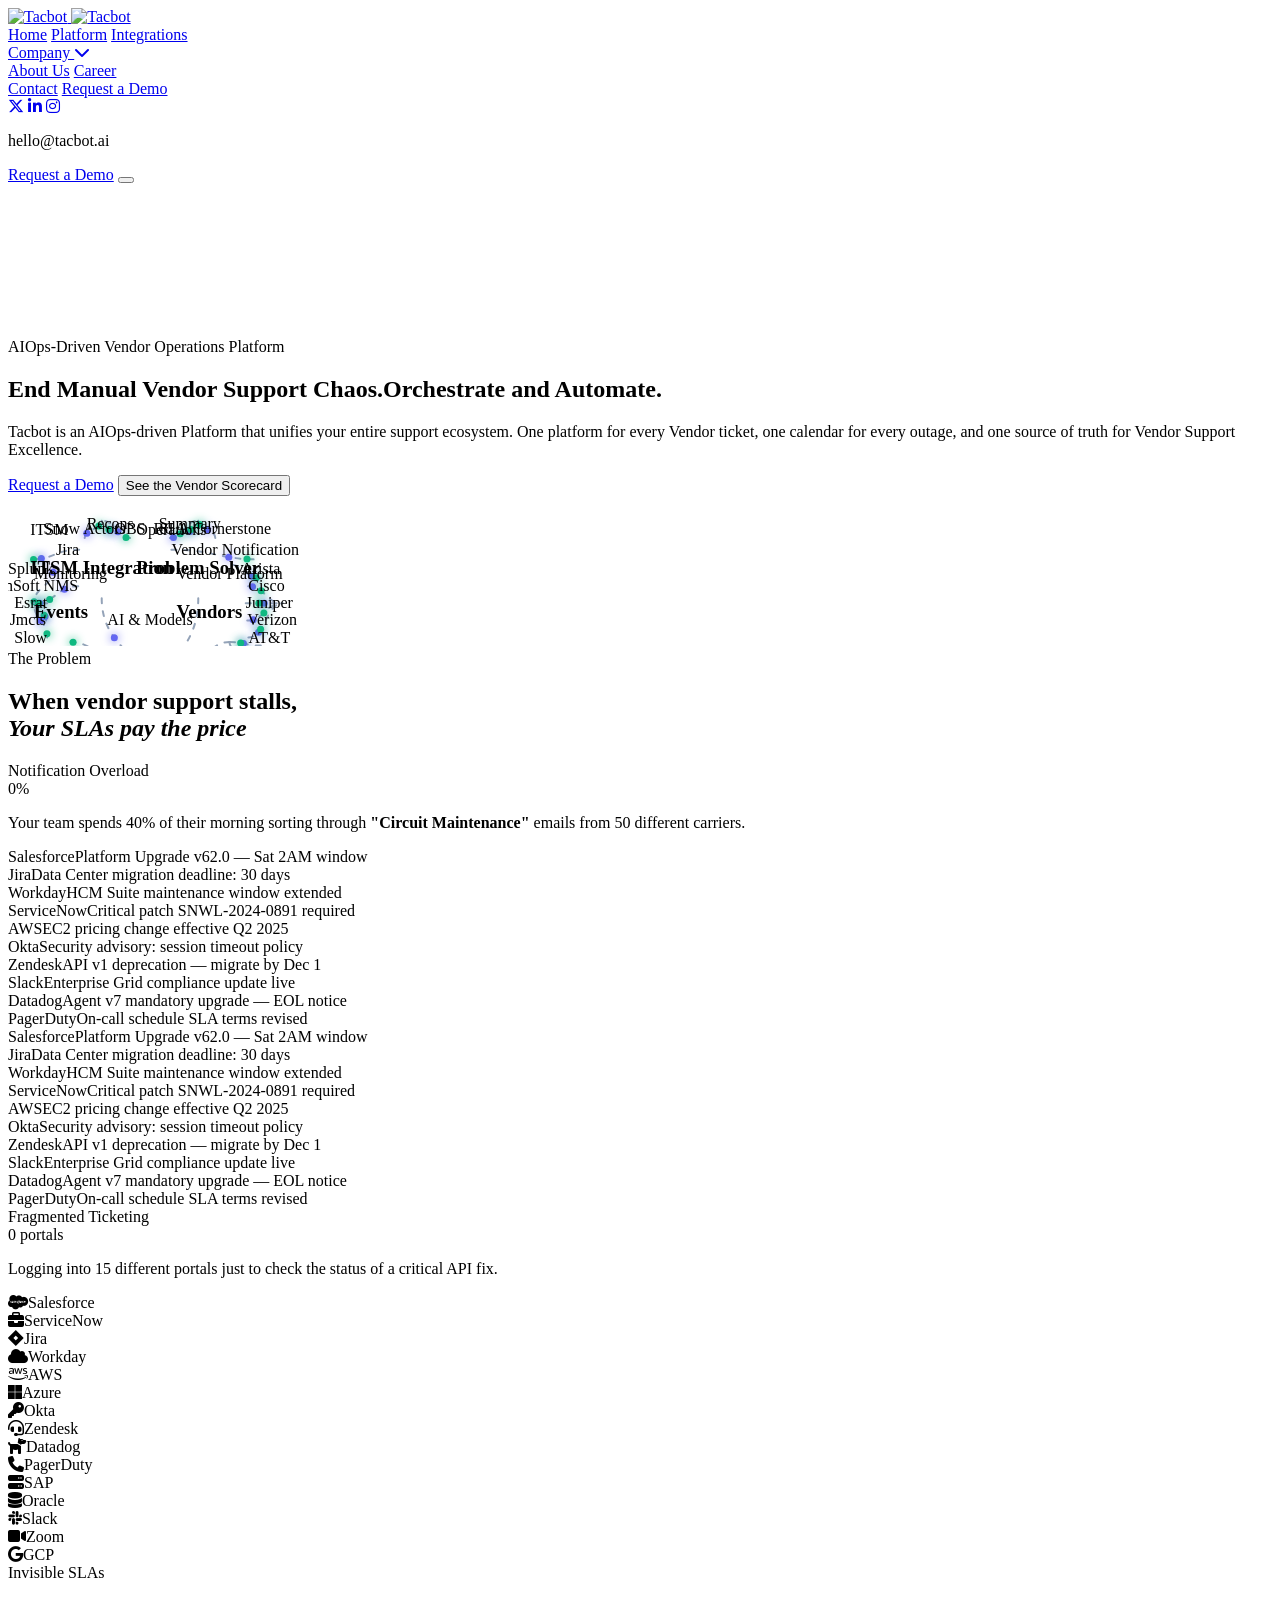
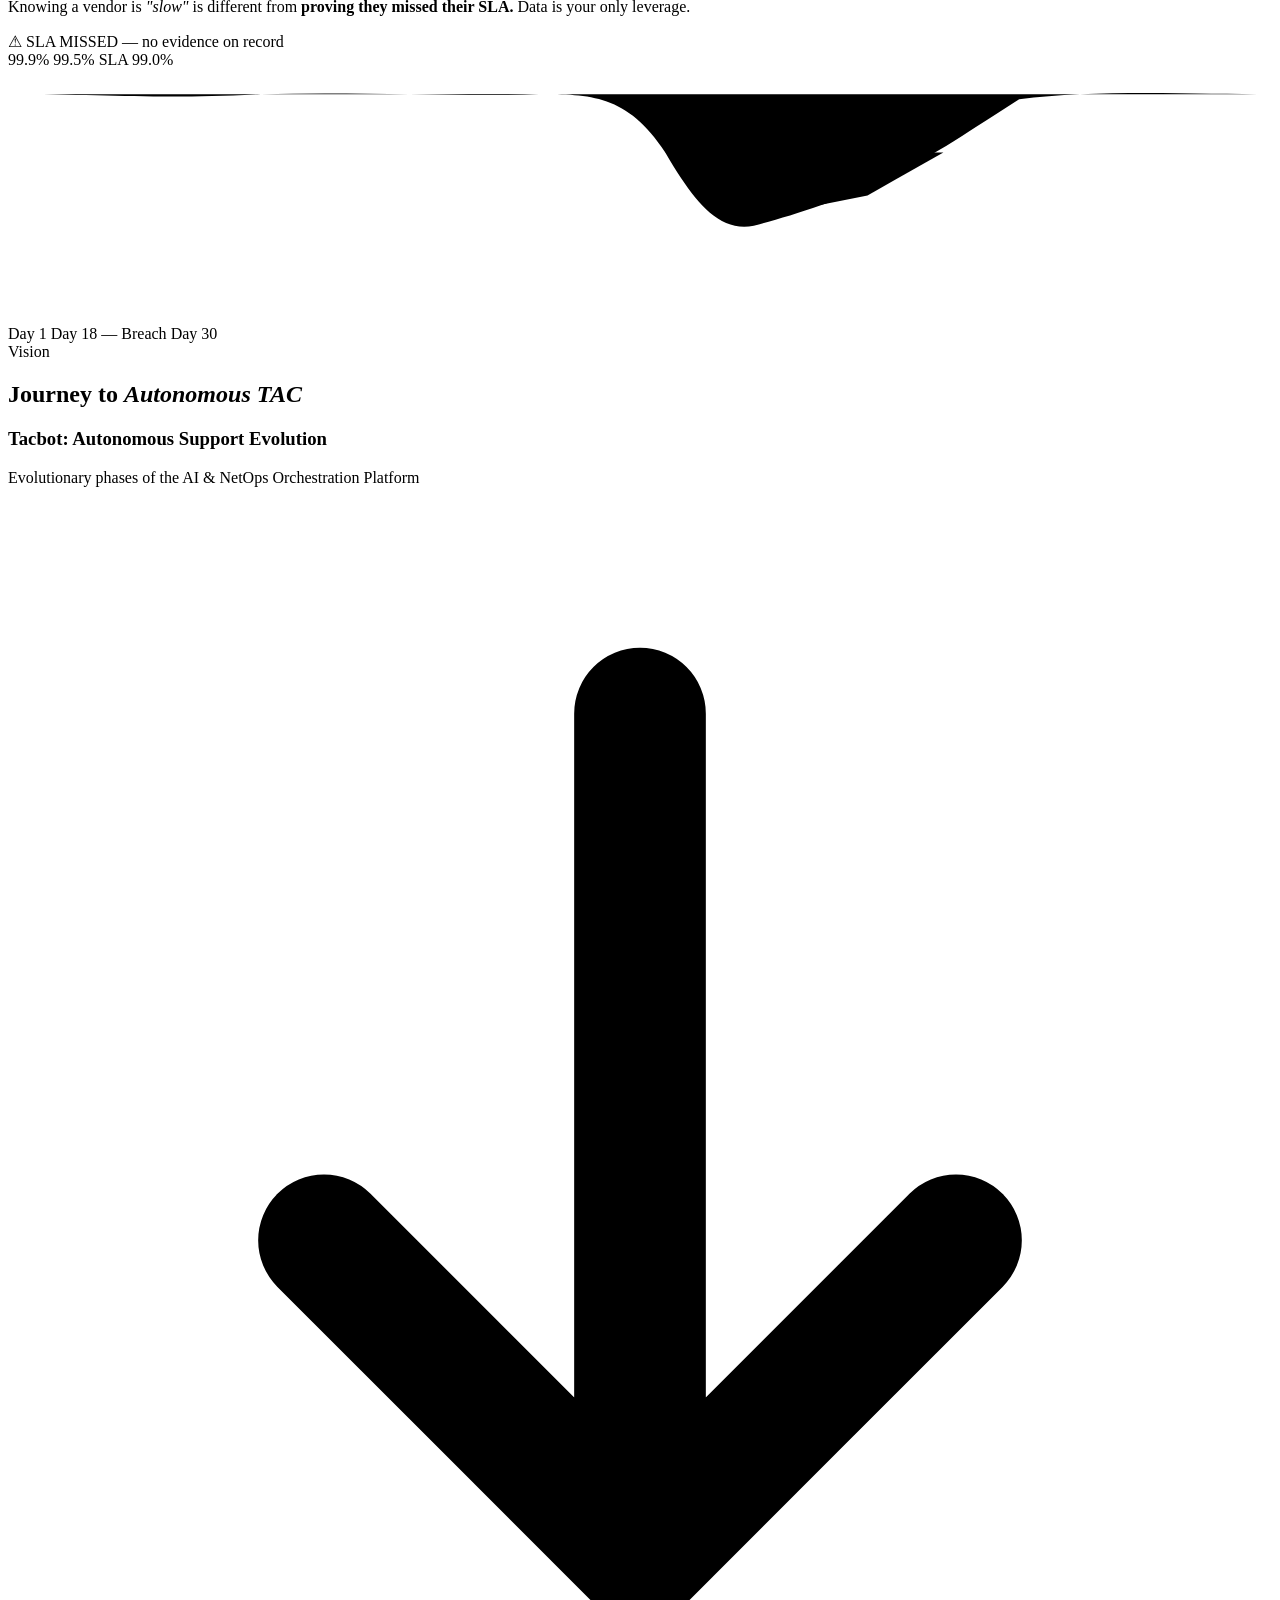
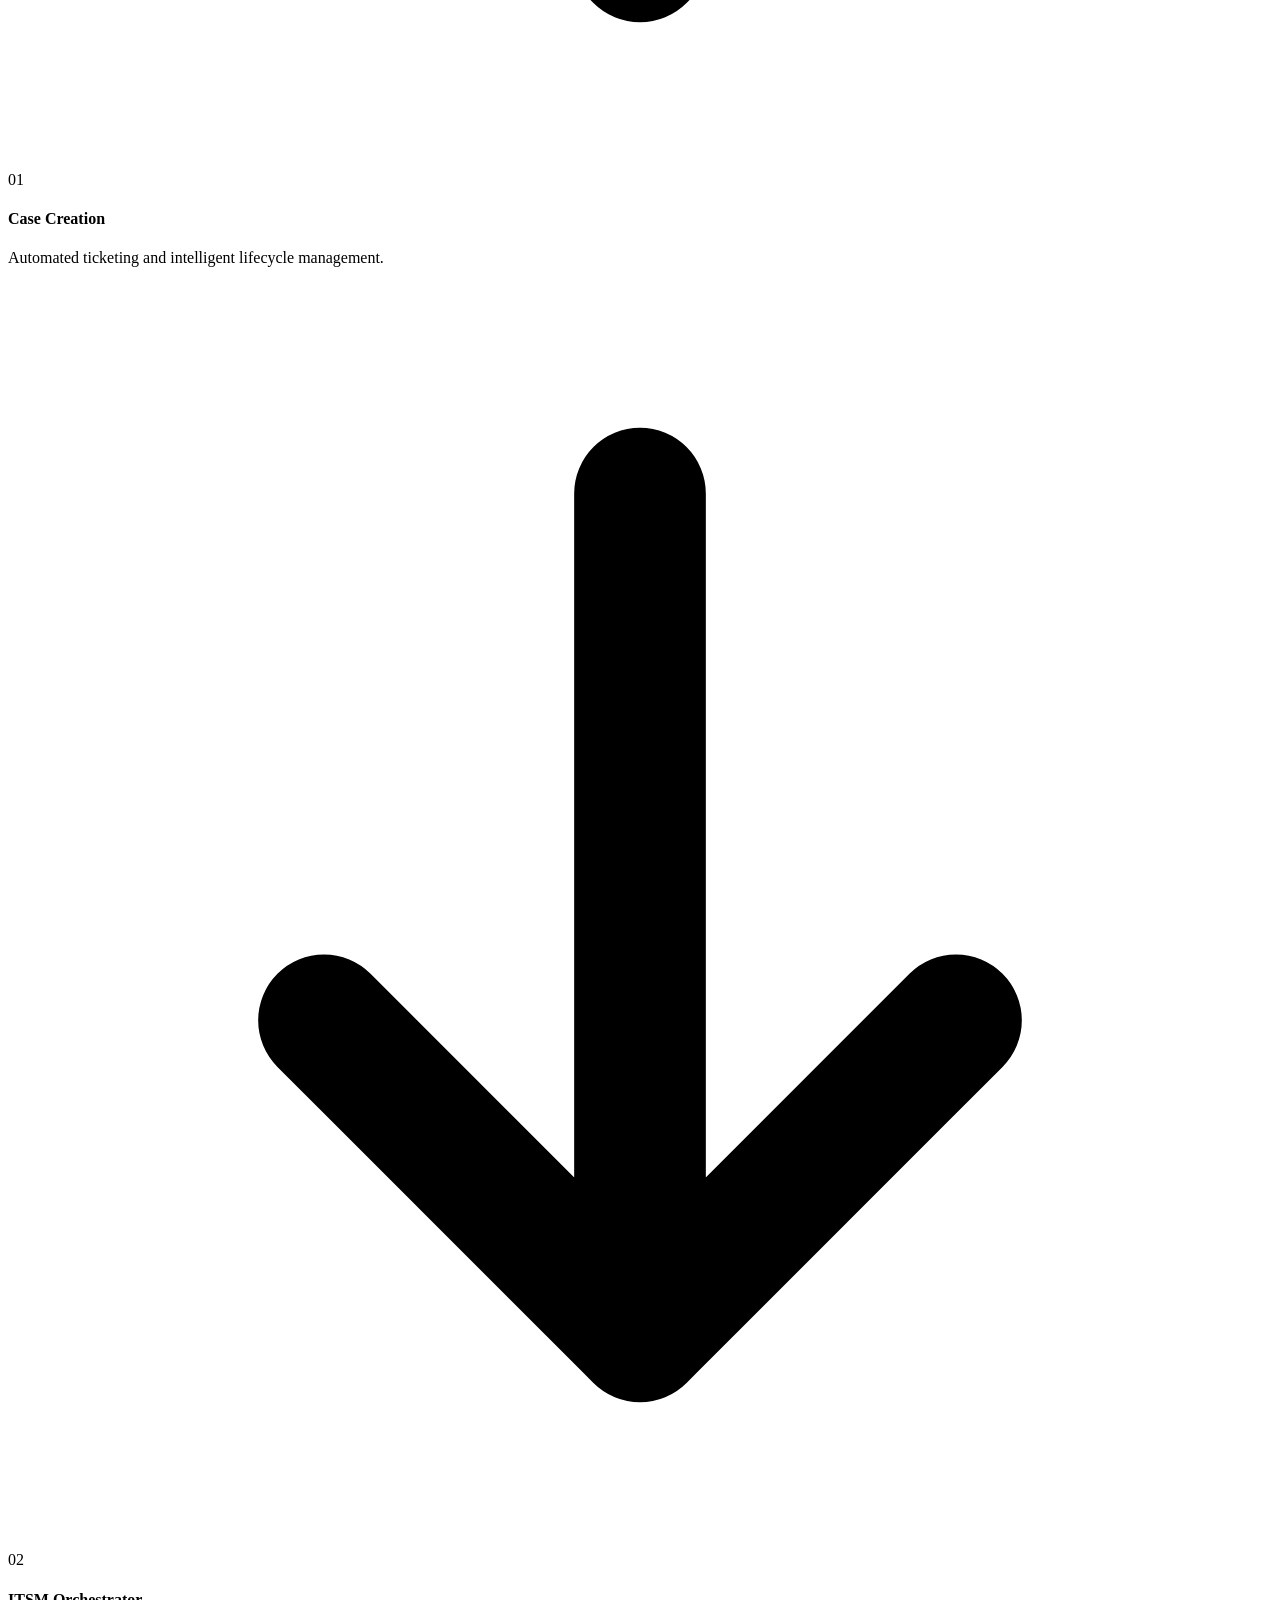
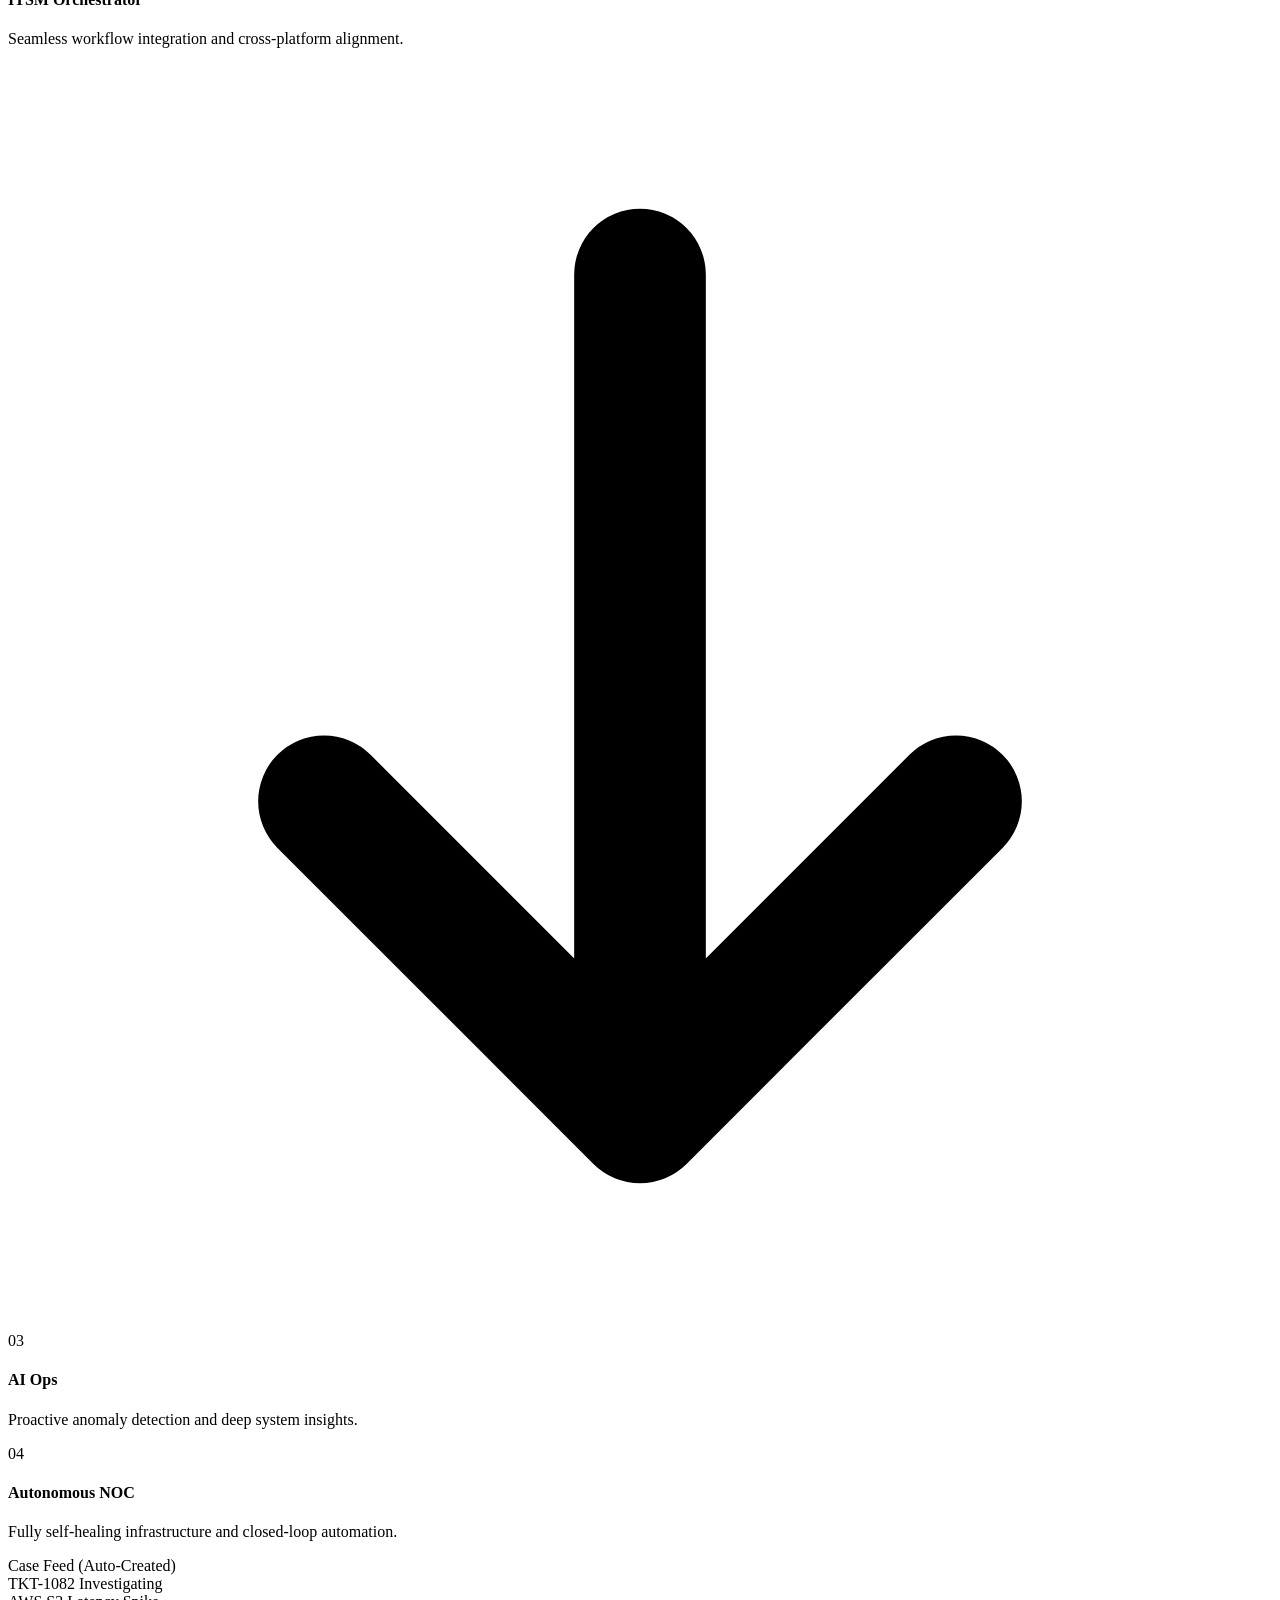
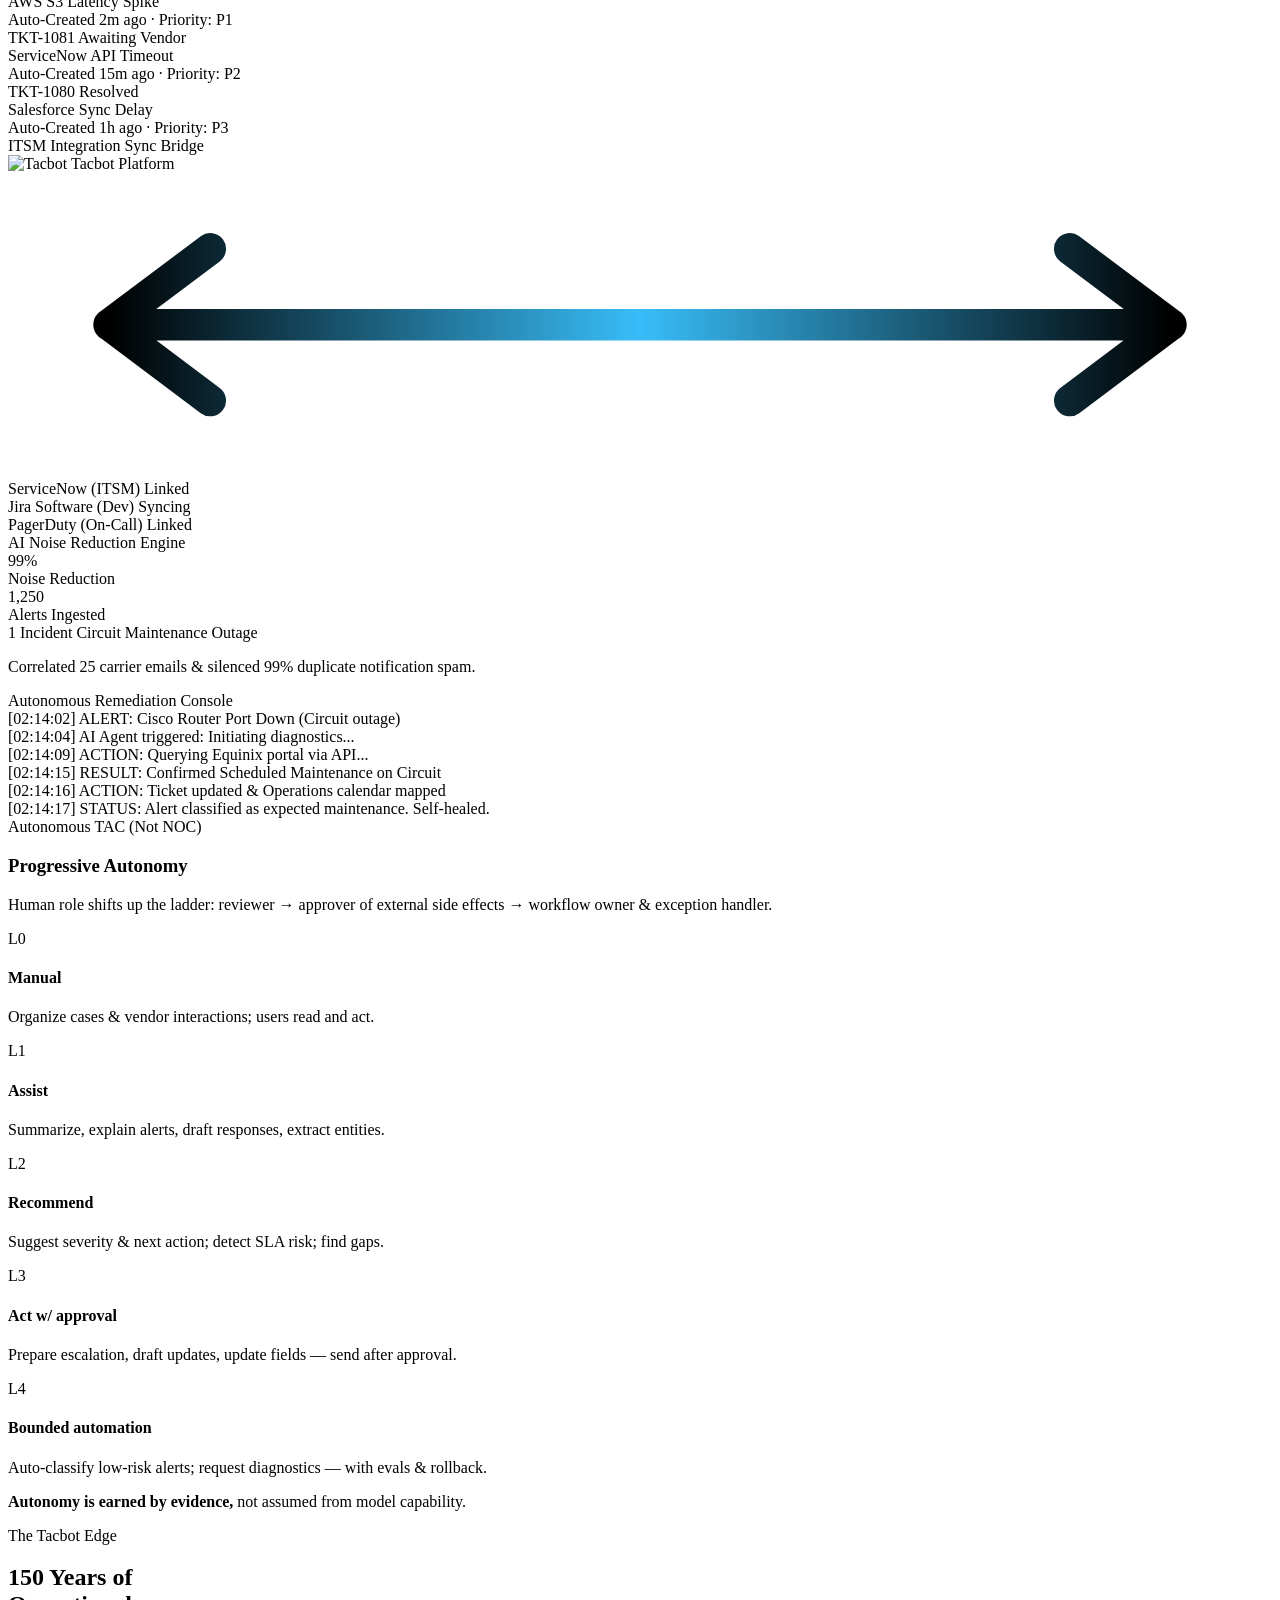
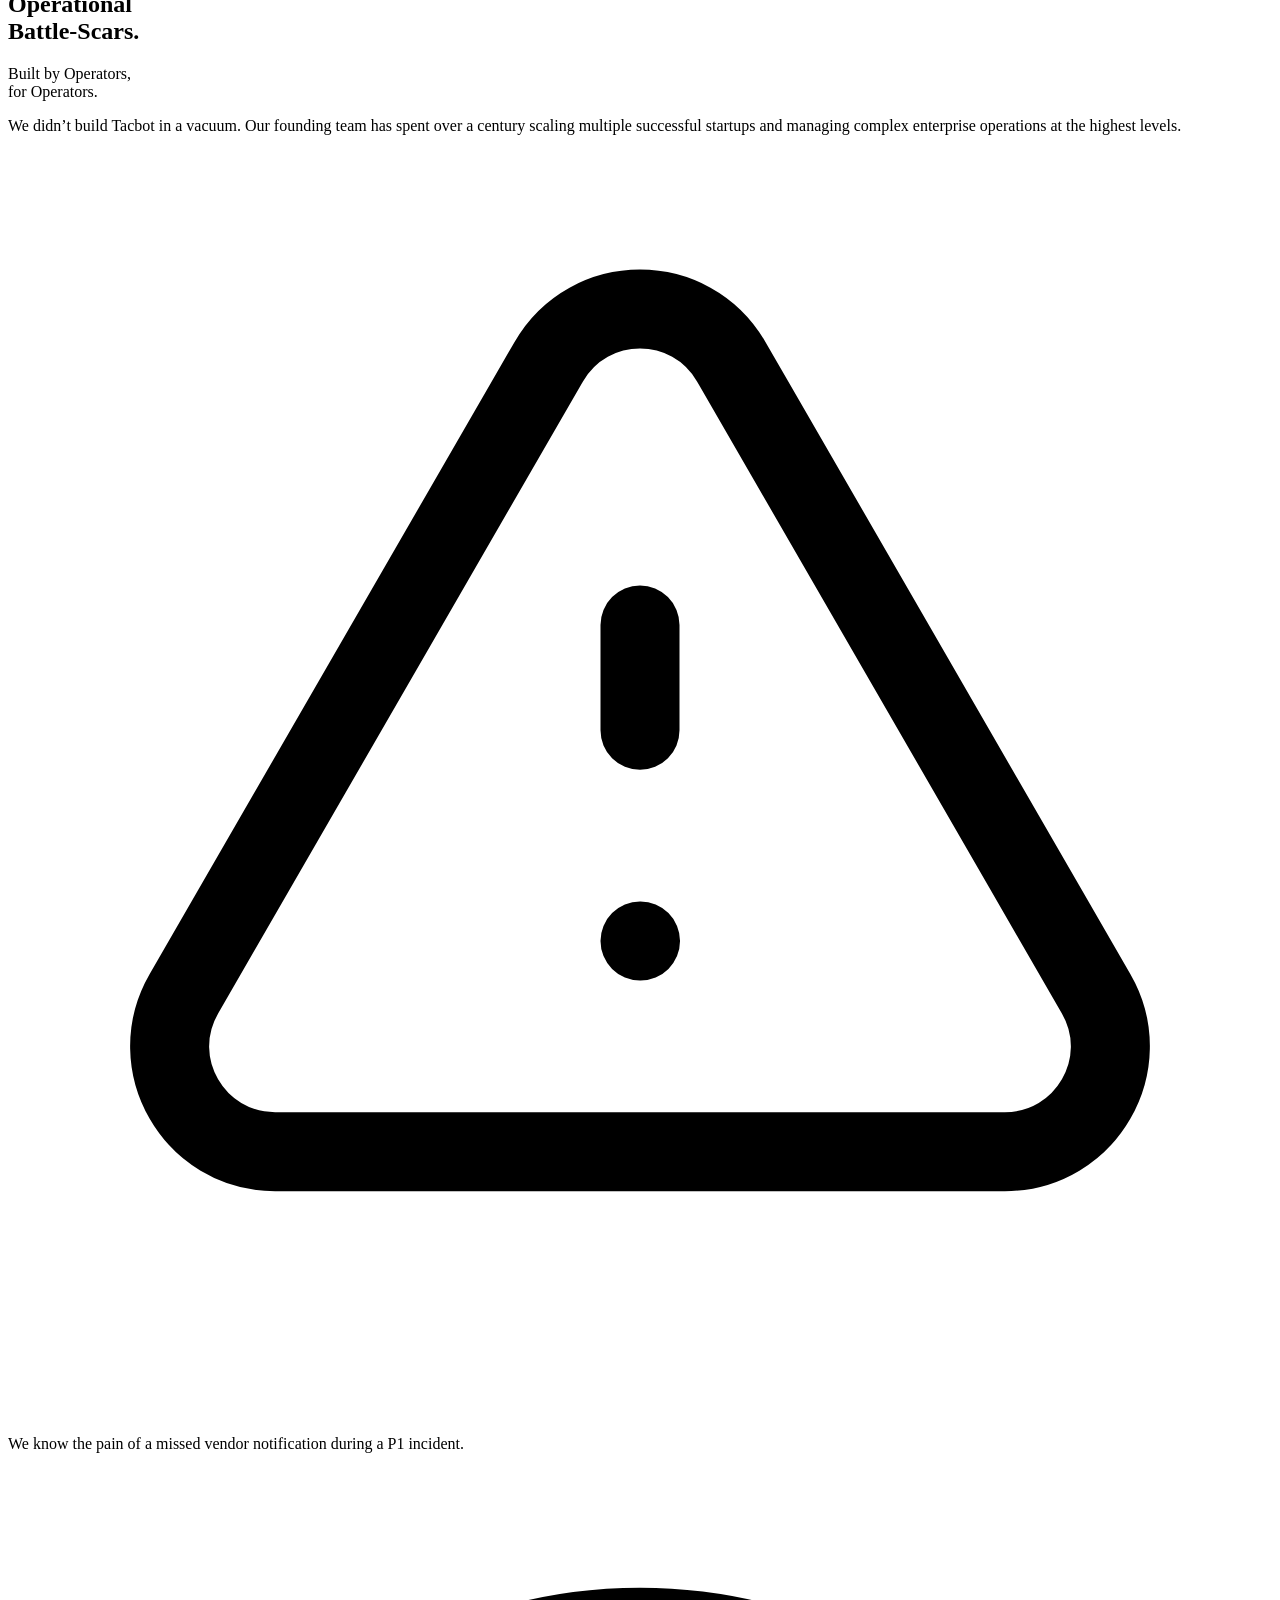
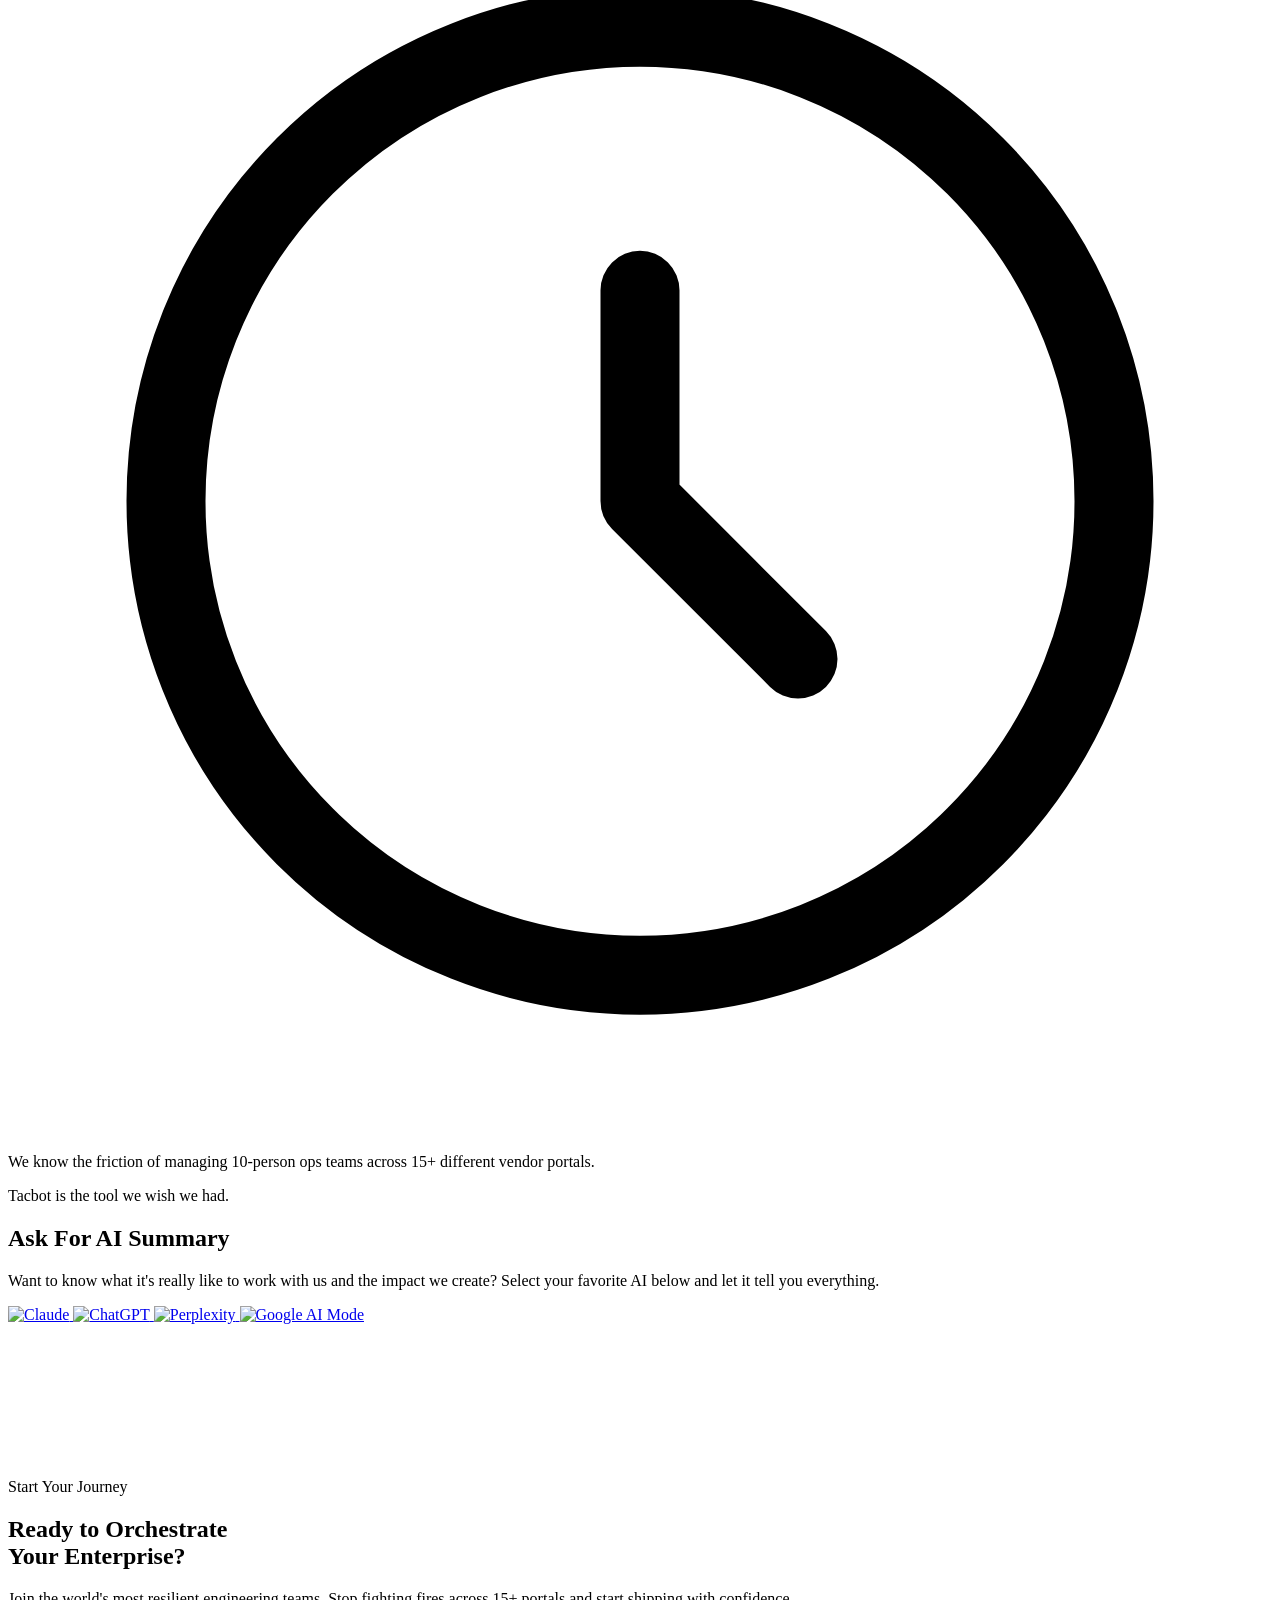
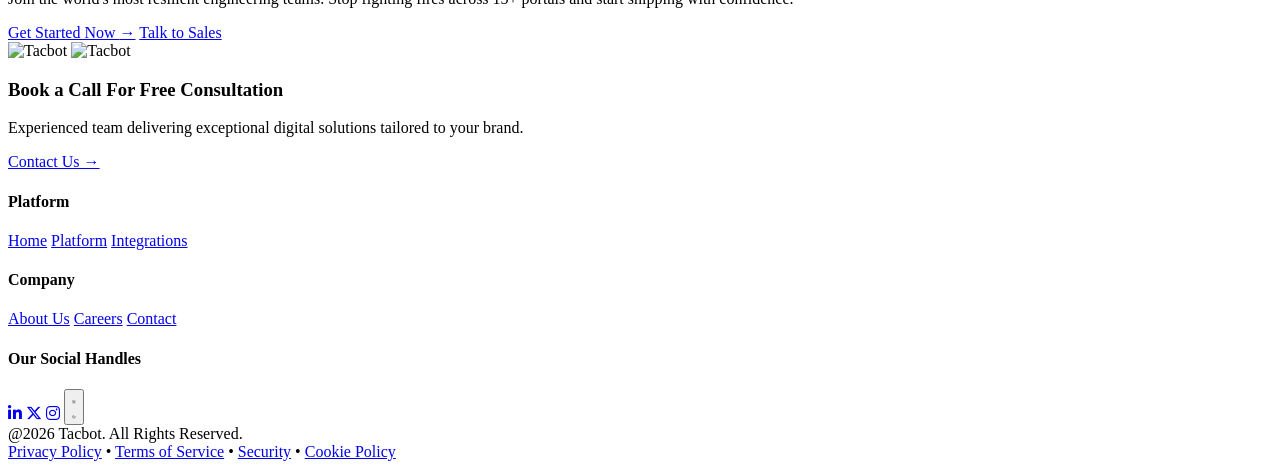
==== commit 7f77dc83: "Refactor project structure and clean up inline CSS" ====
--- a/index.html
+++ b/index.html
@@ -8,12 +8,12 @@
 <meta name="keywords" content="AI Ticketing, Automated Support, AI Helpdesk, Intelligent Ticketing, AI-Powered Workflow, Smart Ticketing System, Support Automation, AI Service Desk, ITSM AI, AI Customer Support, AI Incident Management, AI Helpdesk Automation, AI-Driven Workflows, AI Workflow Management, AI Support Solutions">
 <meta property="og:title" content="AI-Powered Ticketing Workflow | Automate & Optimize Support Operations">
 <meta property="og:description" content="Unlock AI-driven workflows today. Transform support operations with intelligent automation and seamless incident management. Sign up in minutes for immediate results.">
-<link rel="icon" type="image/png" href="Assets/favicon-32x32.png">
+<link rel="icon" type="image/png" href="assets/favicon/favicon-32x32.png">
 <link rel="preconnect" href="https://fonts.googleapis.com">
 <link rel="preconnect" href="https://fonts.gstatic.com" crossorigin>
 <link href="https://fonts.googleapis.com/css2?family=Inter:wght@300;400;500;600;700;800;900&display=swap" rel="stylesheet">
 <link rel="stylesheet" href="https://cdnjs.cloudflare.com/ajax/libs/font-awesome/6.5.1/css/all.min.css">
-<link rel="stylesheet" href="style.css">
+<link rel="stylesheet" href="assets/css/style.css">
 </head>
 <body>
 
@@ -22,8 +22,8 @@
     <div class="nav-left">
       <a href="index.html" class="nav-logo">
         <div class="nav-logo-mark">
-          <img src="Assets/Logo-white.svg" alt="Tacbot" class="logo-light">
-          <img src="Assets/Logo-white.svg" alt="Tacbot" class="logo-dark">
+          <img src="assets/images/logos/Logo-white.svg" alt="Tacbot" class="logo-light">
+          <img src="assets/images/logos/Logo-white.svg" alt="Tacbot" class="logo-dark">
         </div>
       </a>
     </div>
@@ -190,7 +190,7 @@
       <div class="card-sla-inner">
         <div class="sla-text">
           <div class="card-tag card-tag--red">Invisible SLAs</div>
-          <p class="card-desc" style="margin-top:12px">Knowing a vendor is <em>"slow"</em> is different from <strong>proving they missed their SLA.</strong> Data is your only leverage.</p>
+          <p class="card-desc">Knowing a vendor is <em>"slow"</em> is different from <strong>proving they missed their SLA.</strong> Data is your only leverage.</p>
           <div class="sla-miss-badge">⚠ SLA MISSED — no evidence on record</div>
         </div>
         <div class="sla-chart-wrap">
@@ -345,7 +345,7 @@
             <div class="mockup-body sync-bridge">
               <div class="sync-left">
                 <div class="sync-source-card">
-                  <img src="Assets/Logo.svg" alt="Tacbot">
+                  <img src="assets/images/logos/Logo.svg" alt="Tacbot">
                   <span>Tacbot Platform</span>
                 </div>
               </div>
@@ -499,7 +499,7 @@
 
     Center hub
     <div class="eco-hub" id="ecoHub">
-      <img src="Assets/Logo-jump.svg" alt="Tacbot" style="width: 48px; height: 58px;">
+      <img src="assets/images/logos/Logo-jump.svg" alt="Tacbot" style="width: 48px; height: 58px;">
     </div>
 
     Inbound ring (left arc)
@@ -608,9 +608,9 @@
           </h2>
           <div class="praha-founders-lockup">
             <div class="praha-avatars">
-              <div class="p-avatar" style="background-image: url('https://i.pravatar.cc/100?img=11')"></div>
-              <div class="p-avatar" style="background-image: url('https://i.pravatar.cc/100?img=33')"></div>
-              <div class="p-avatar" style="background-image: url('https://i.pravatar.cc/100?img=12')"></div>
+              <div class="p-avatar p-avatar-1"></div>
+              <div class="p-avatar p-avatar-2"></div>
+              <div class="p-avatar p-avatar-3"></div>
             </div>
             <span class="p-avatar-text">Built by Operators,<br>for Operators.</span>
           </div>
@@ -691,8 +691,8 @@
     <!-- Left Column -->
     <div class="nf-left">
       <div class="nf-logo">
-        <img src="Assets/Logo-white.svg" alt="Tacbot" class="logo-light">
-        <img src="Assets/Logo-white.svg" alt="Tacbot" class="logo-dark">
+        <img src="assets/images/logos/Logo-white.svg" alt="Tacbot" class="logo-light">
+        <img src="assets/images/logos/Logo-white.svg" alt="Tacbot" class="logo-dark">
       </div>
       <h3 class="nf-heading">Book a Call For Free Consultation</h3>
       <p class="nf-desc">Experienced team delivering exceptional digital solutions tailored to your brand.</p>
@@ -761,7 +761,7 @@
 <script src="https://cdn.jsdelivr.net/npm/d3@7/dist/d3.min.js"></script>
 <script src="https://cdn.jsdelivr.net/npm/topojson-client@3/dist/topojson-client.min.js"></script>
 
-<script src="script.js"></script>
+<script src="assets/js/main.js"></script>
 <script>
 /* Hero content visibility — GSAP in script.js handles the animated
    entrance; this is just a safety net in case GSAP hasn't run yet. */
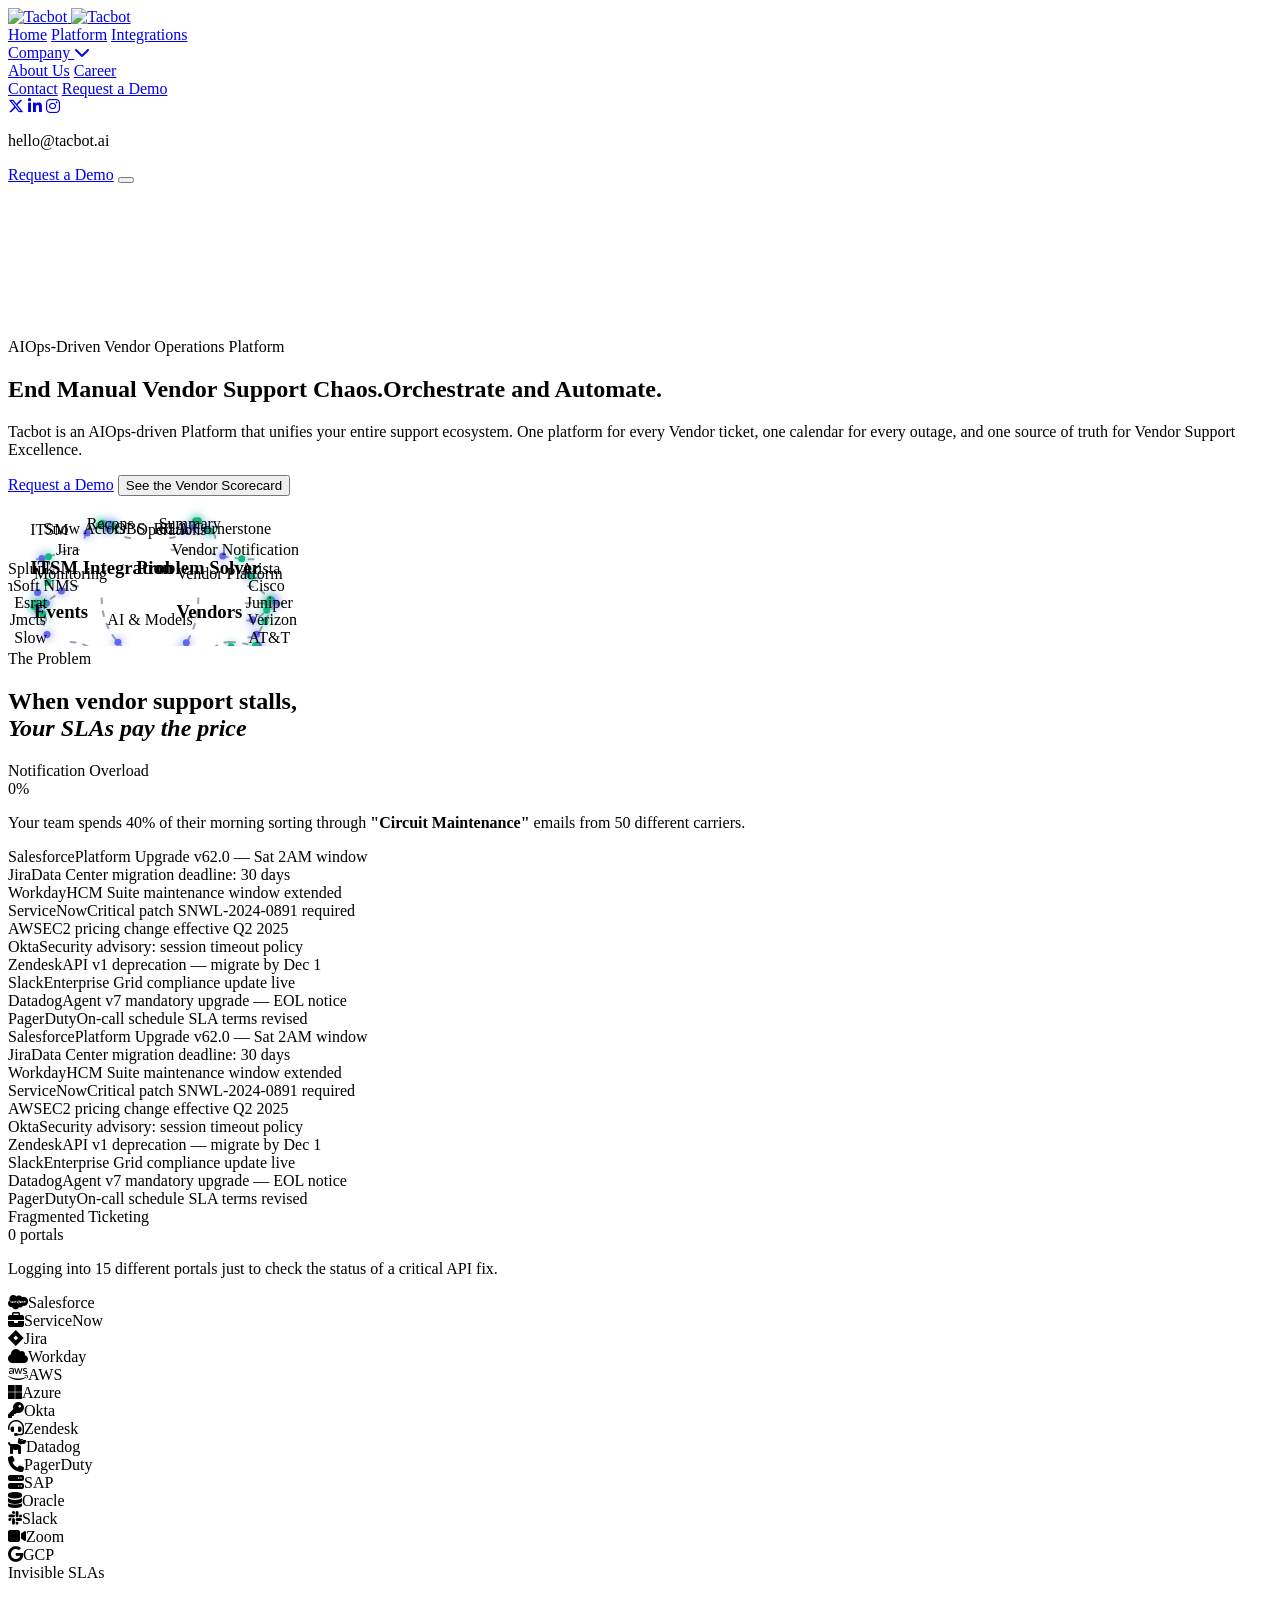
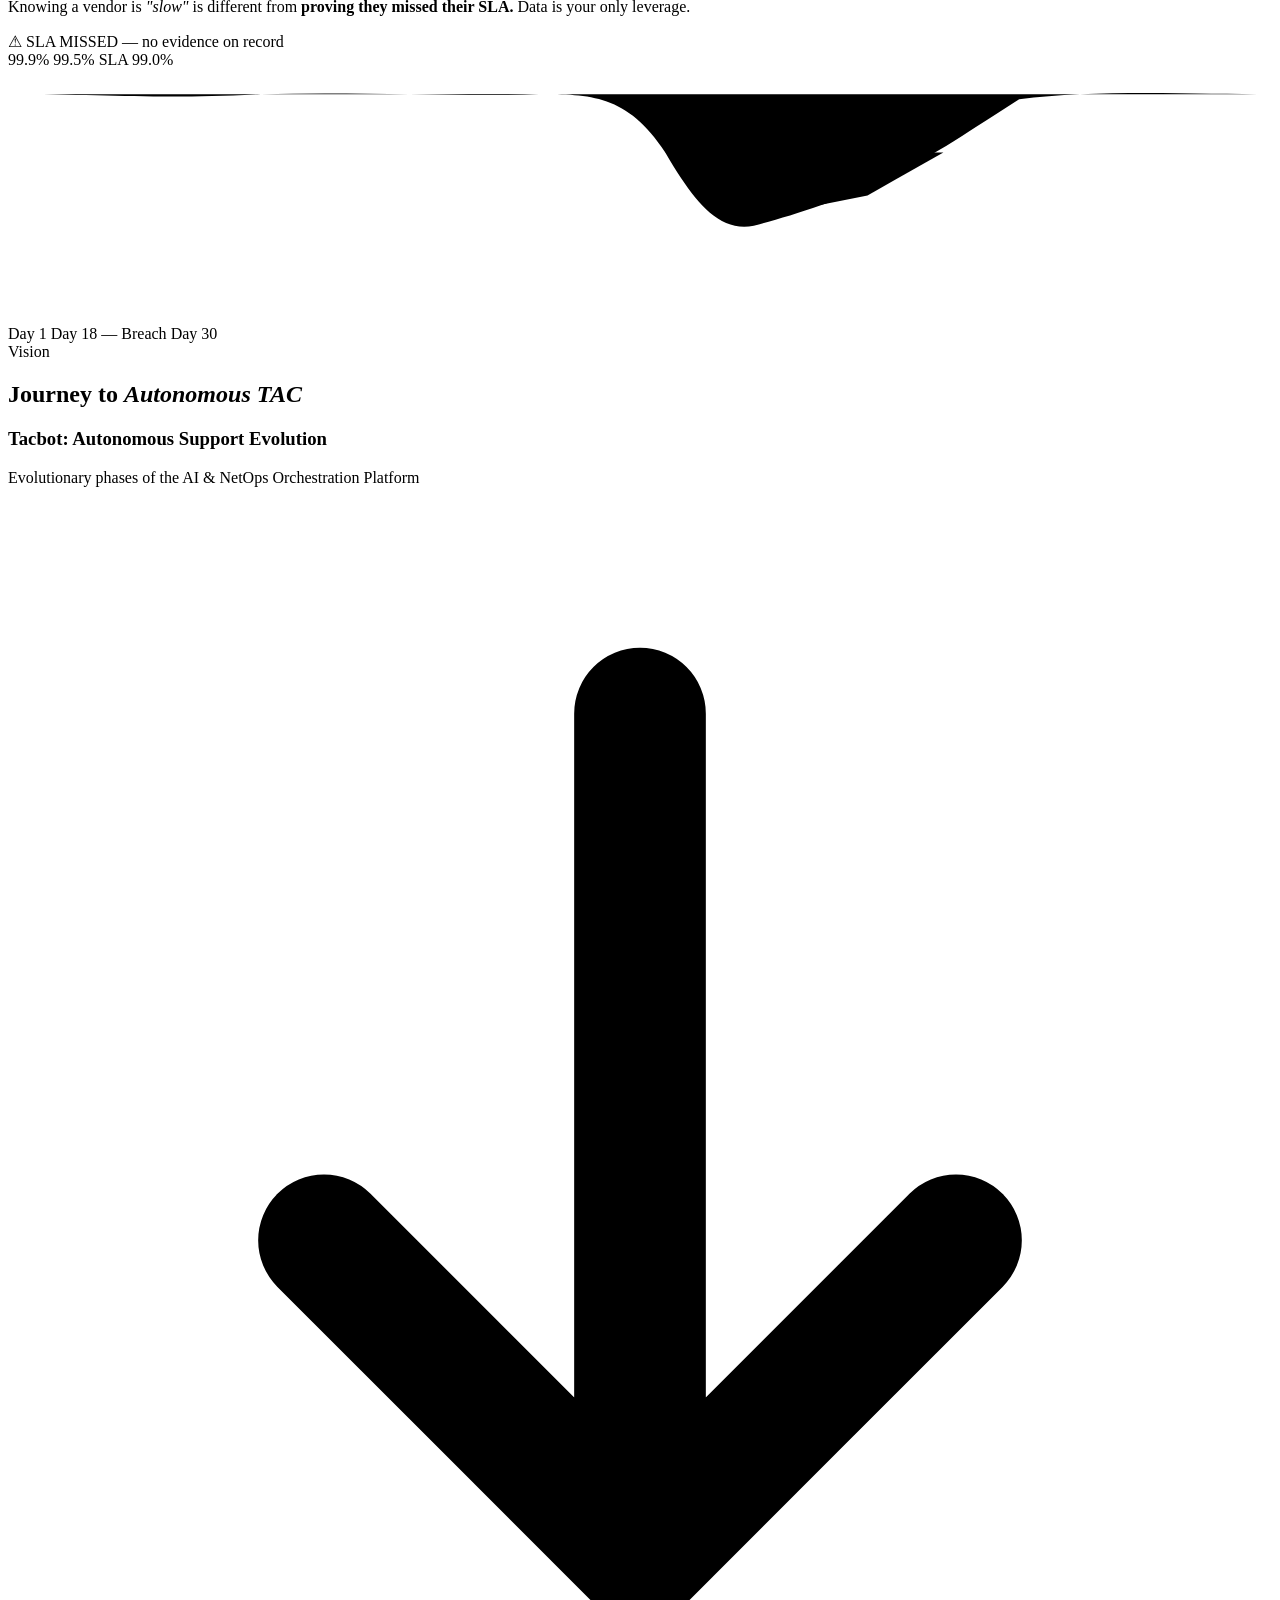
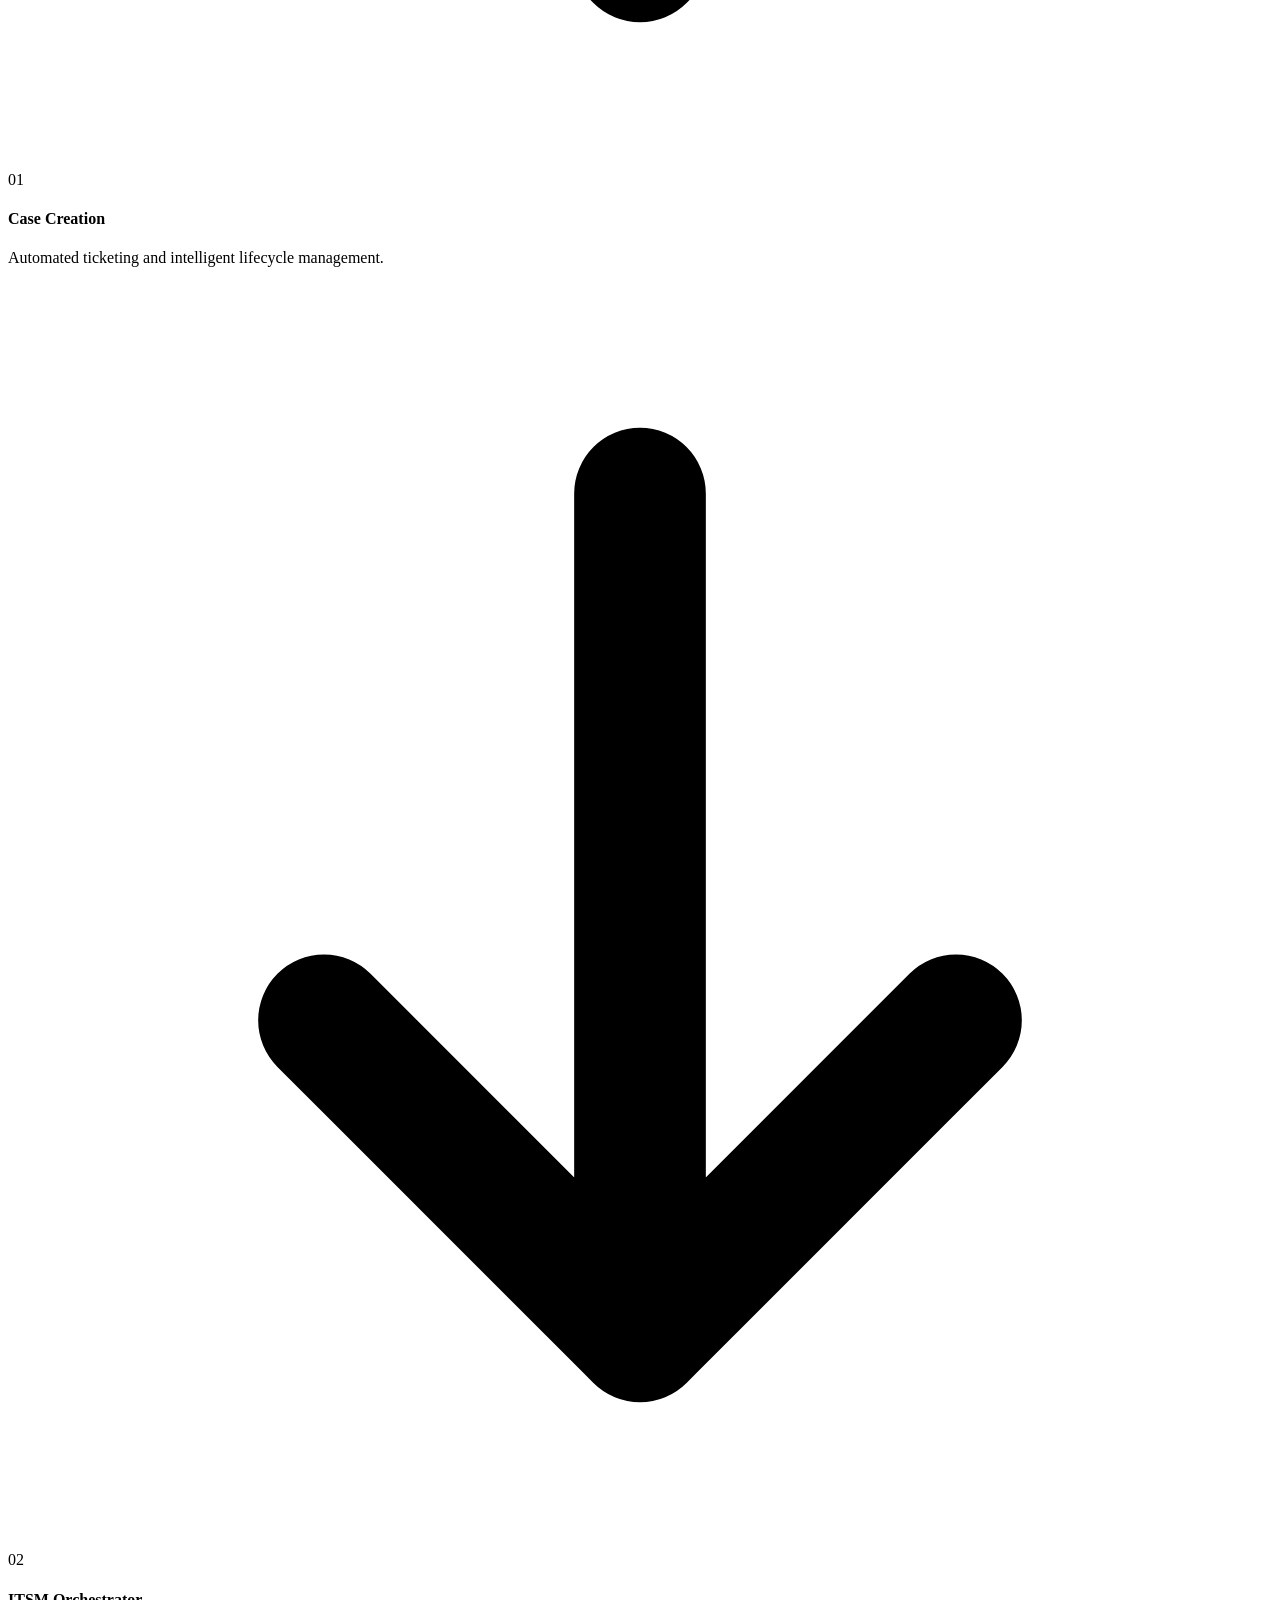
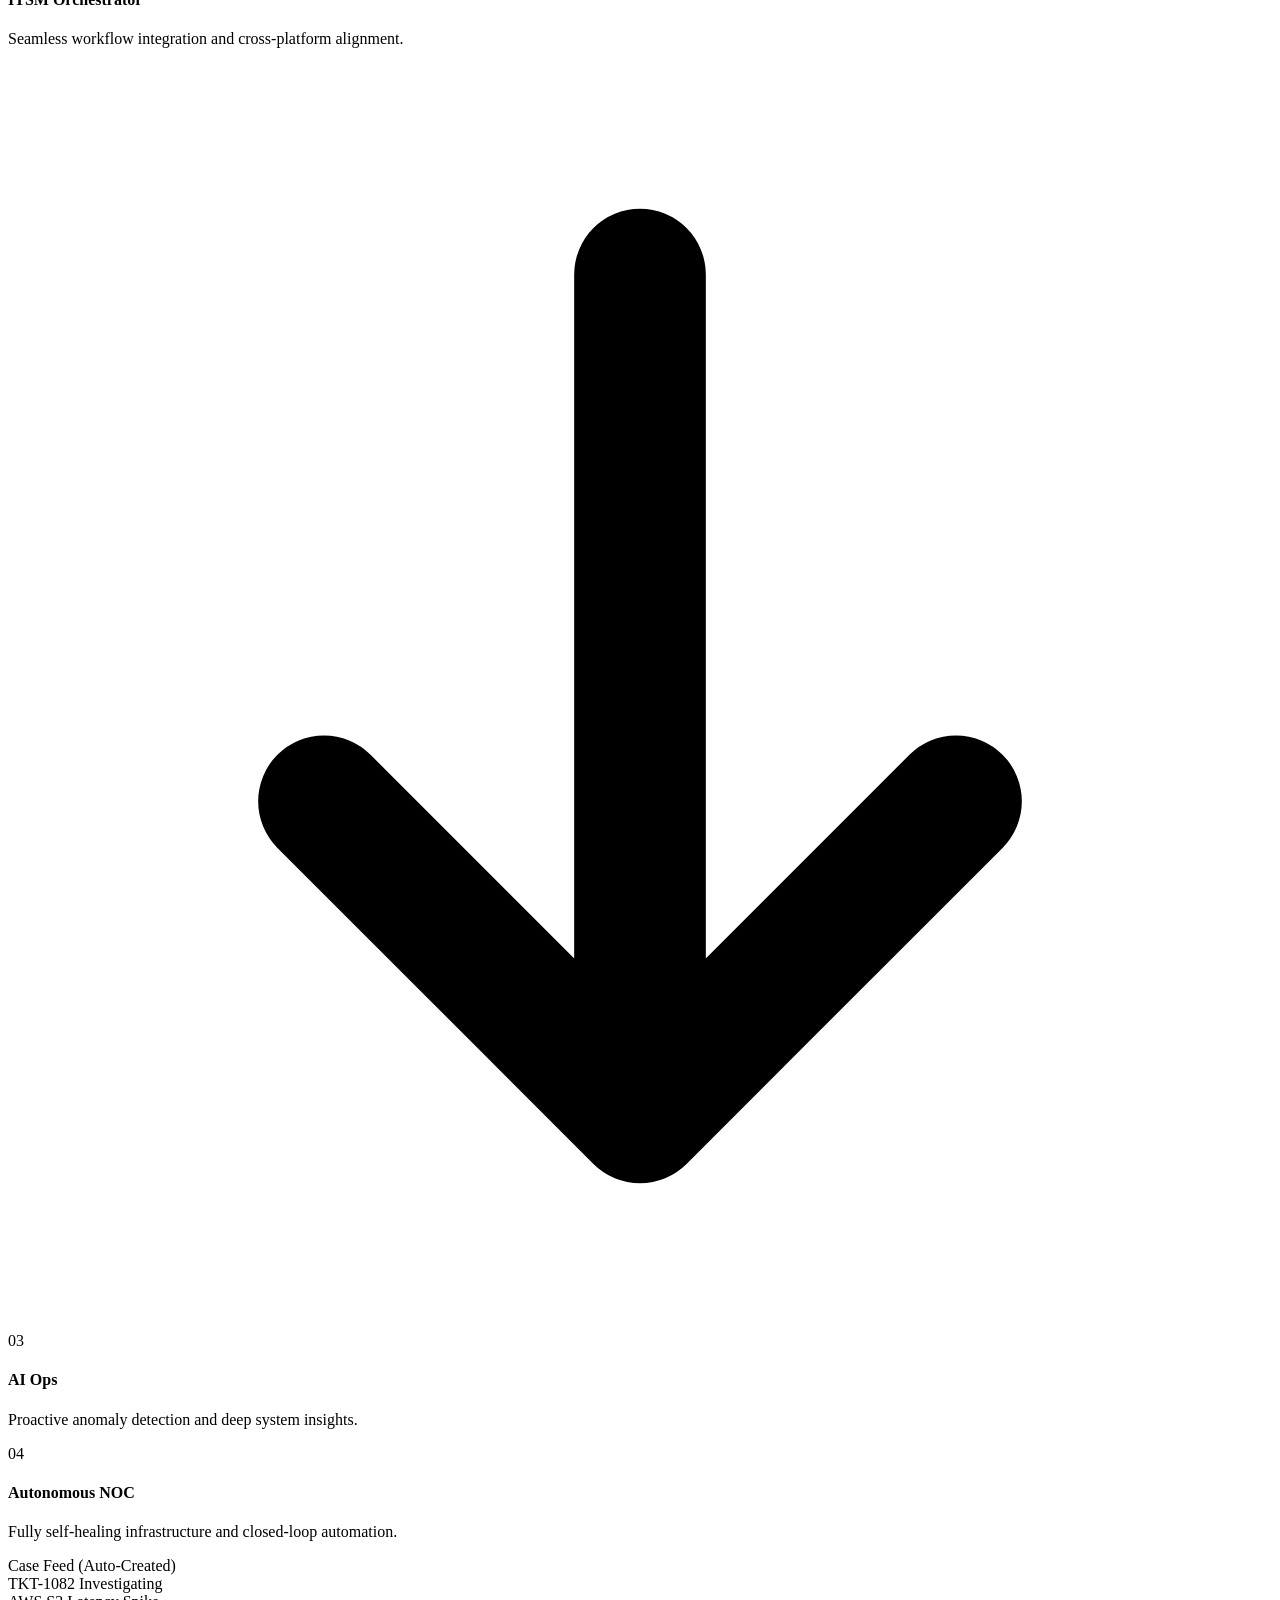
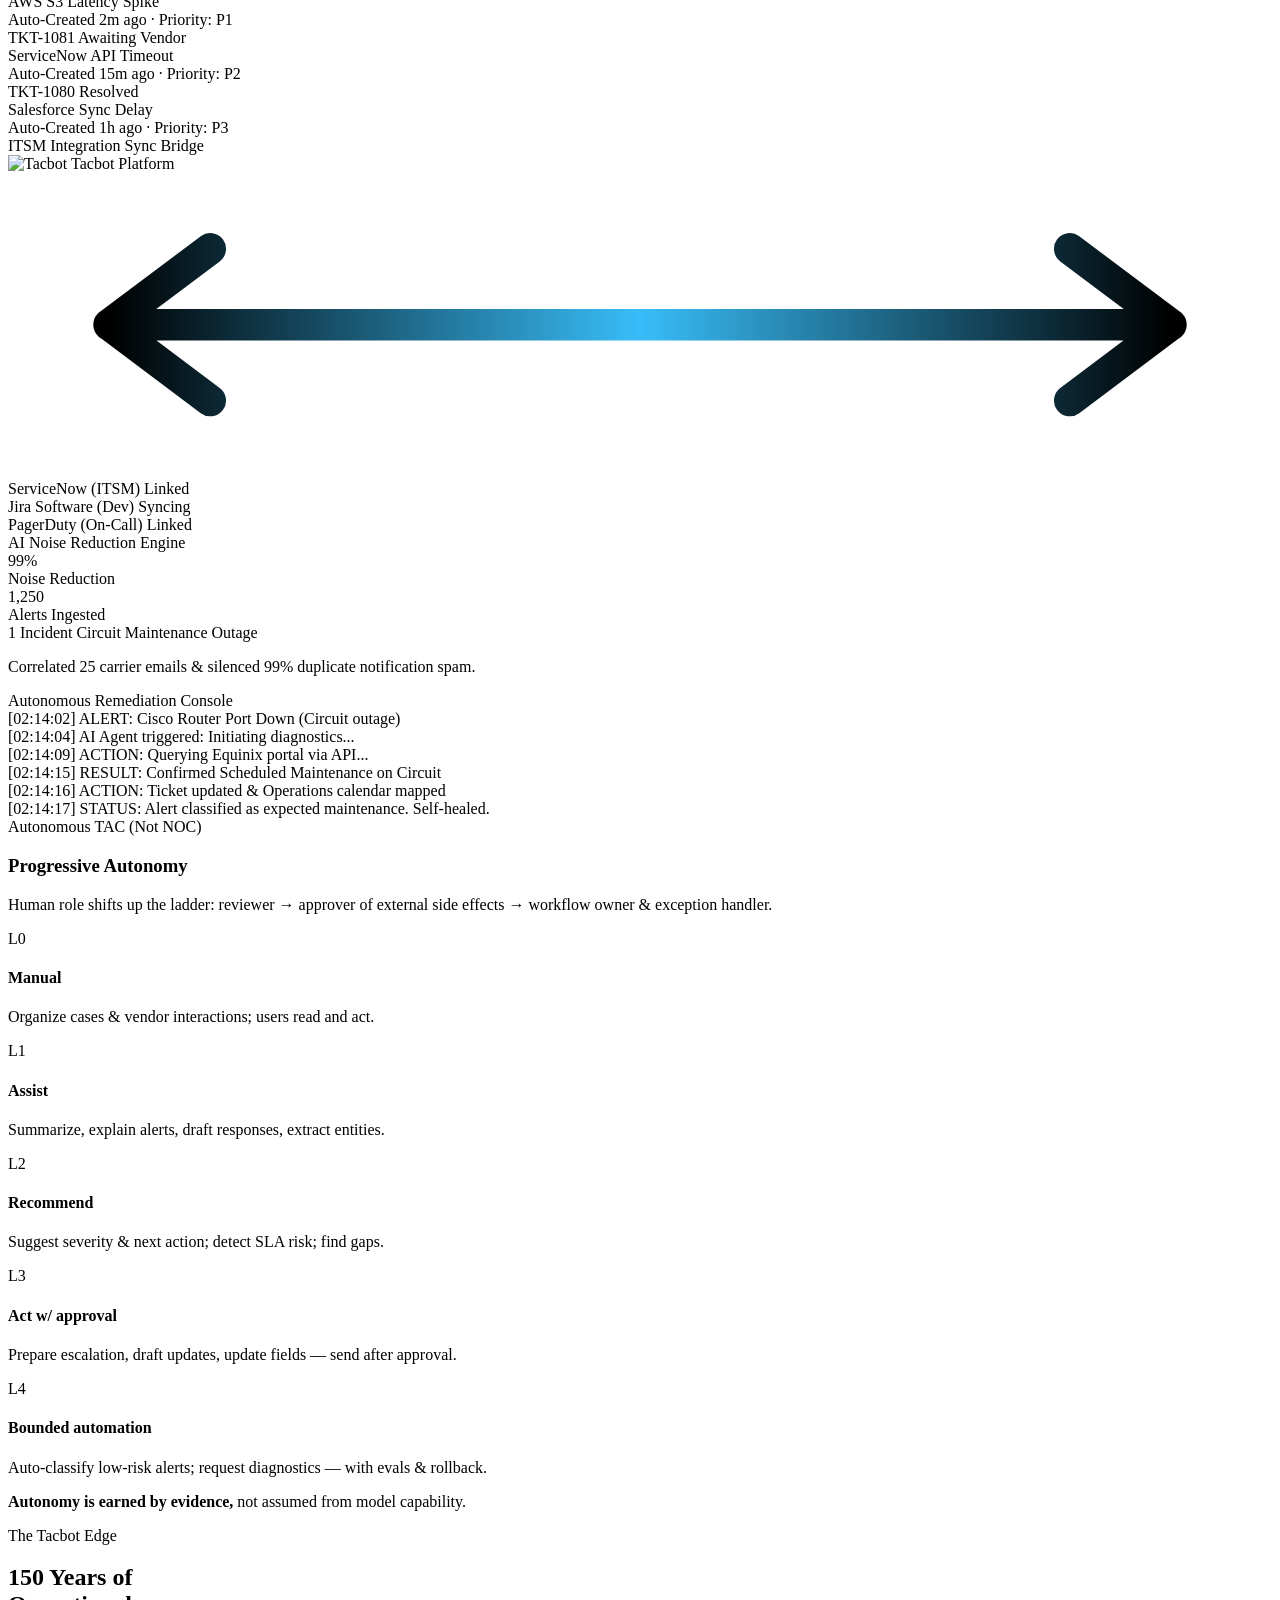
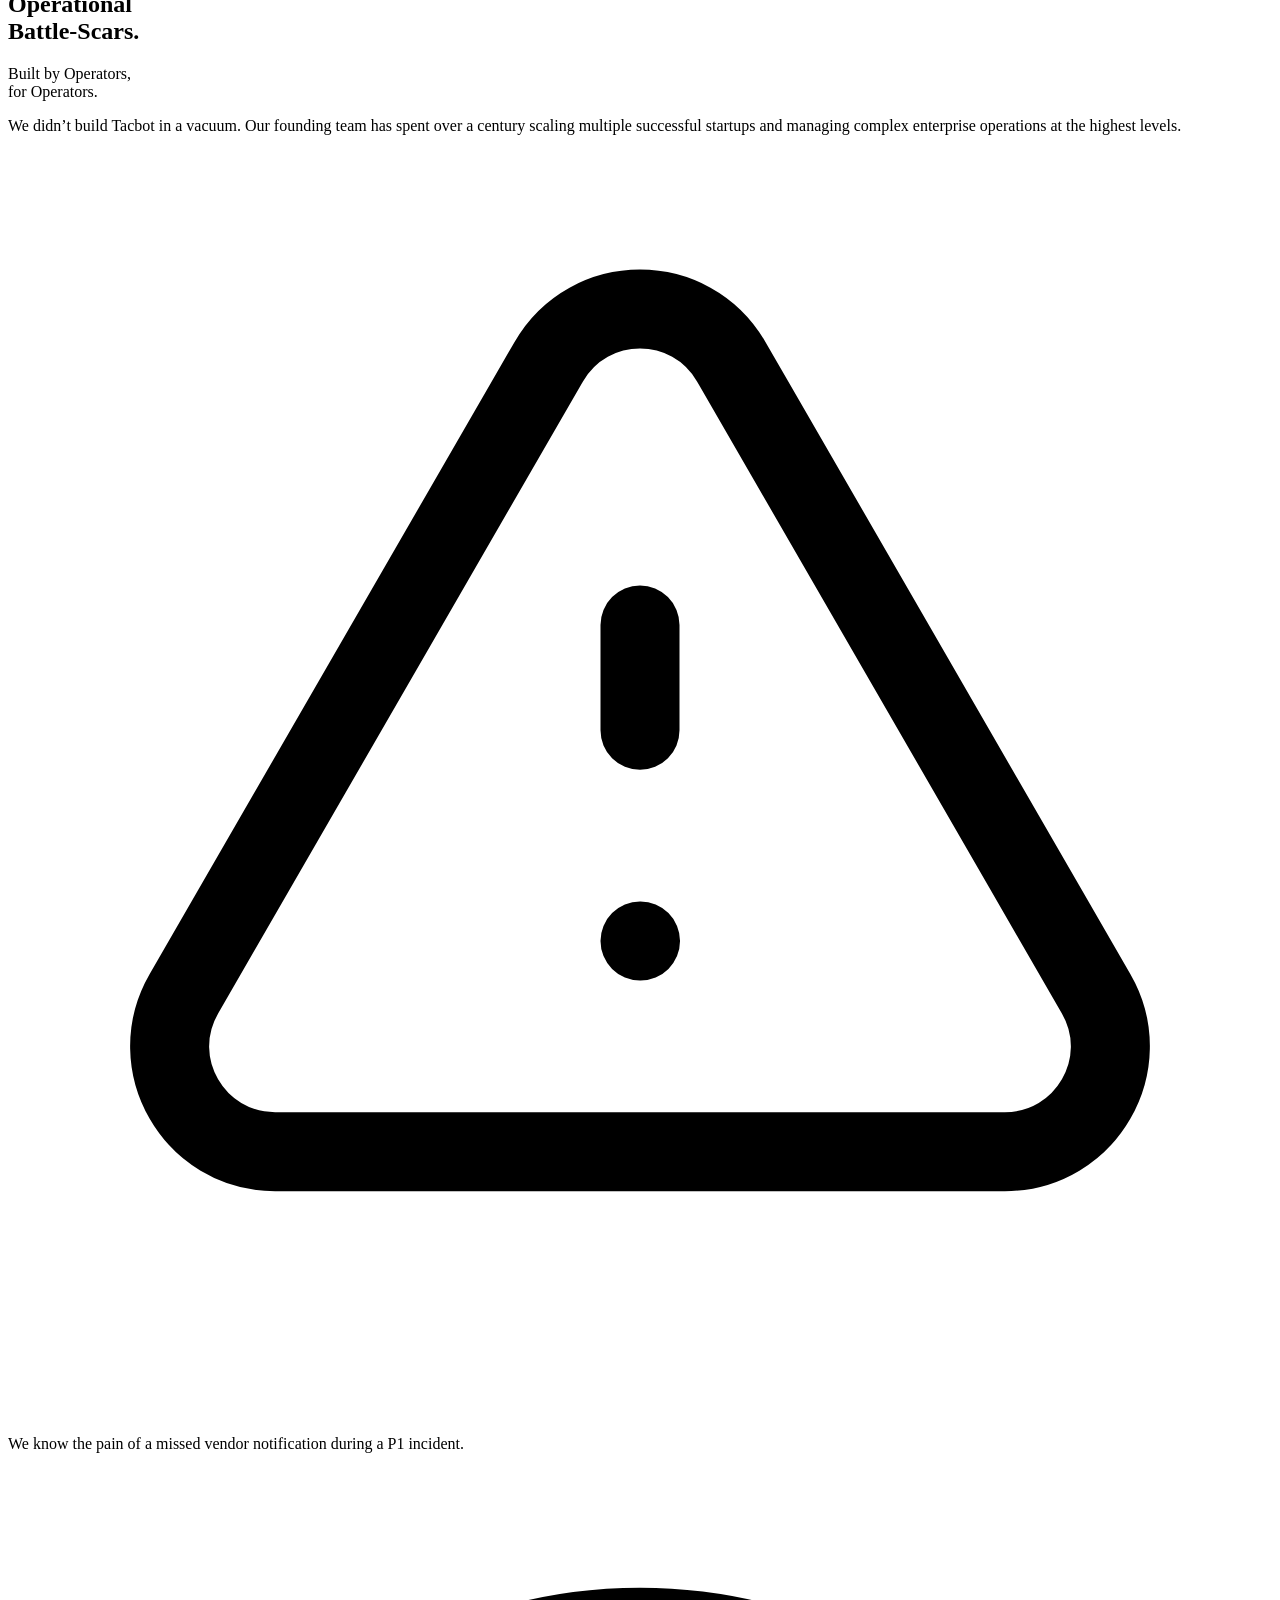
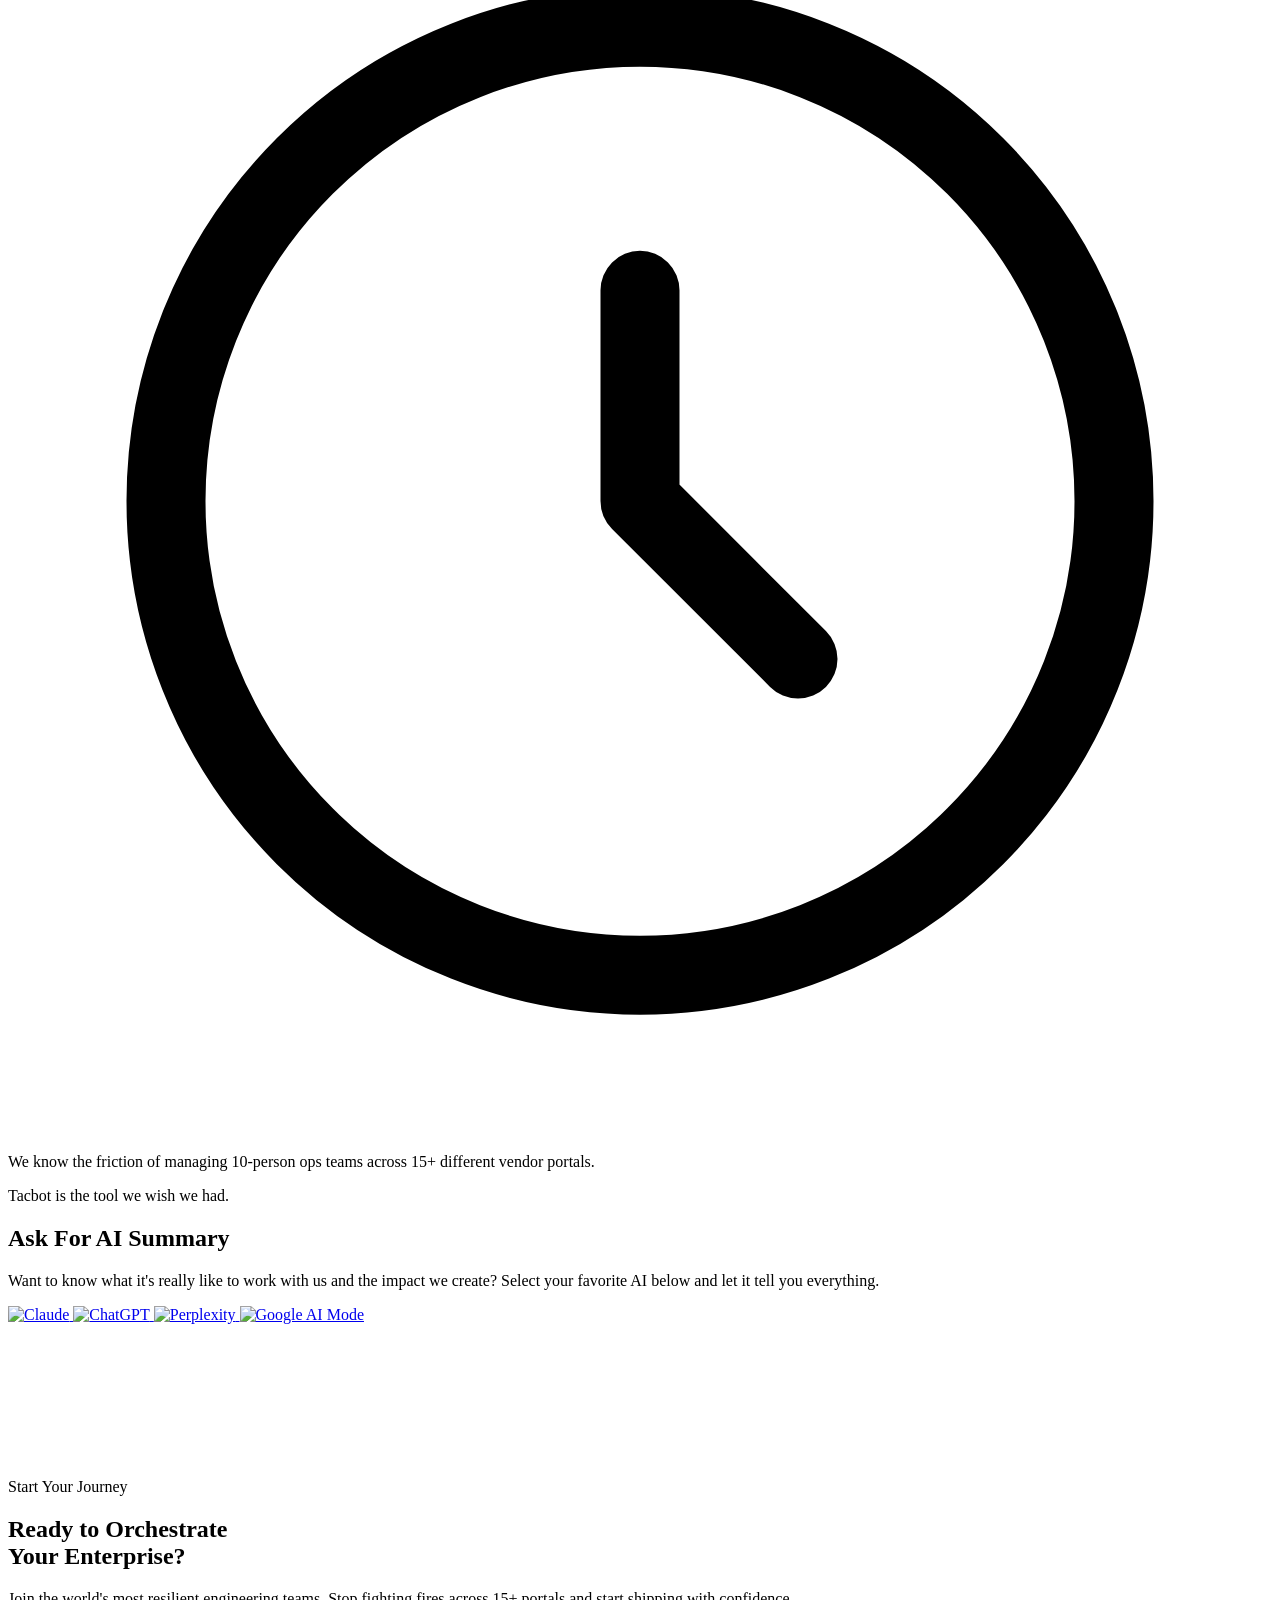
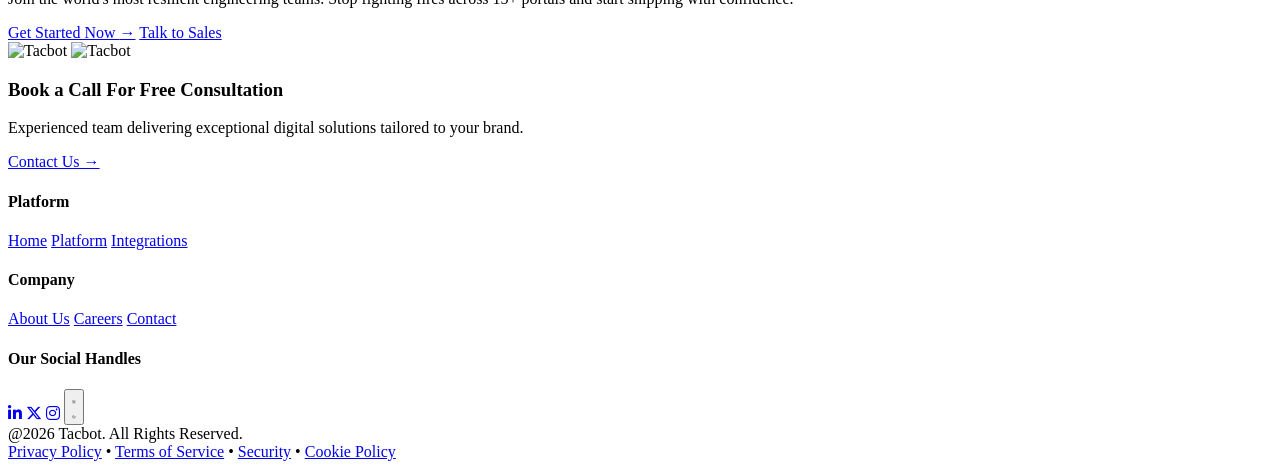
==== commit 5b14d343: "Add version parameters to force browser cache reload on index.html" ====
--- a/index.html
+++ b/index.html
@@ -92,7 +92,7 @@
 
   <div class="hero-diagram-wrap" id="heroDiagramWrap">
     <iframe
-      src="tacbot-diagram.html?v=7"
+      src="tacbot-diagram.html?v=8"
       class="hero-diagram-iframe"
       id="heroDiagramIframe"
       title="Tacbot Orchestrator Diagram"
@@ -761,7 +761,7 @@
 <script src="https://cdn.jsdelivr.net/npm/d3@7/dist/d3.min.js"></script>
 <script src="https://cdn.jsdelivr.net/npm/topojson-client@3/dist/topojson-client.min.js"></script>
 
-<script src="assets/js/main.js"></script>
+<script src="assets/js/main.js?v=8"></script>
 <script>
 /* Hero content visibility — GSAP in script.js handles the animated
    entrance; this is just a safety net in case GSAP hasn't run yet. */
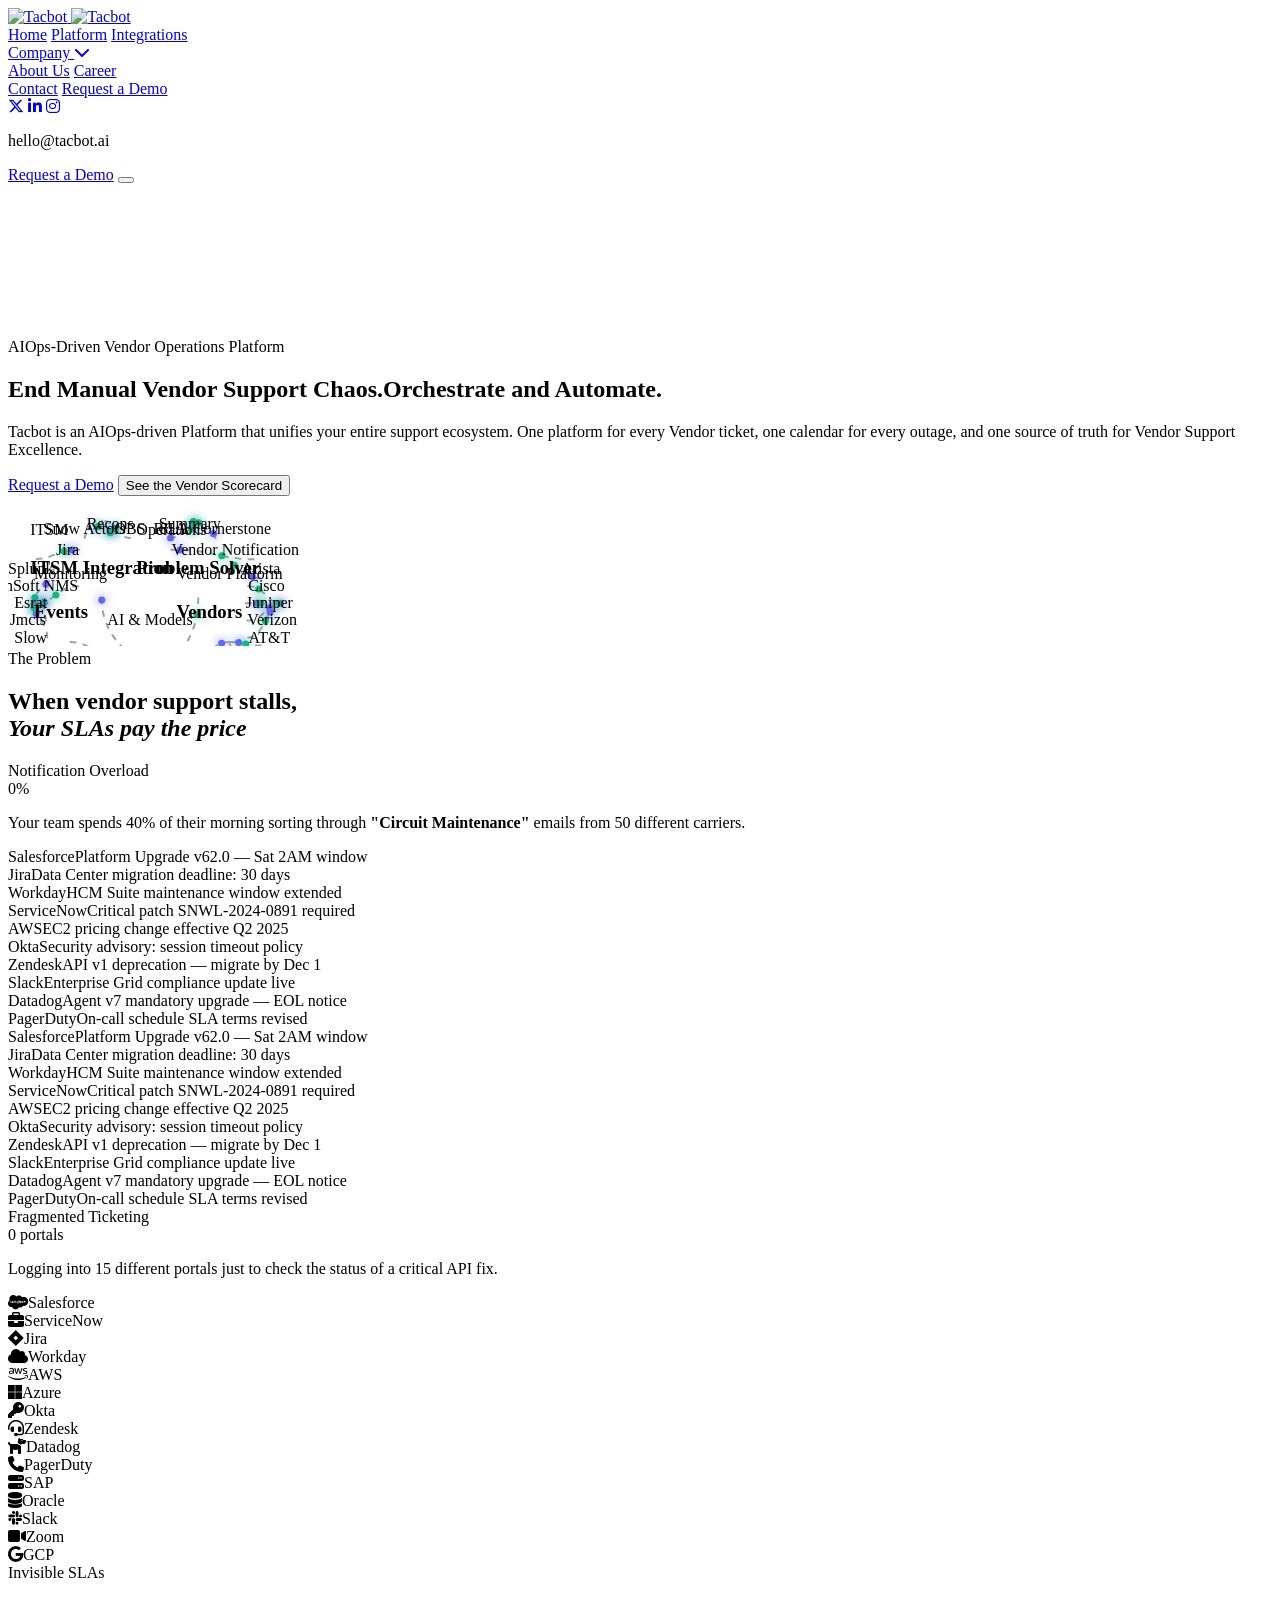
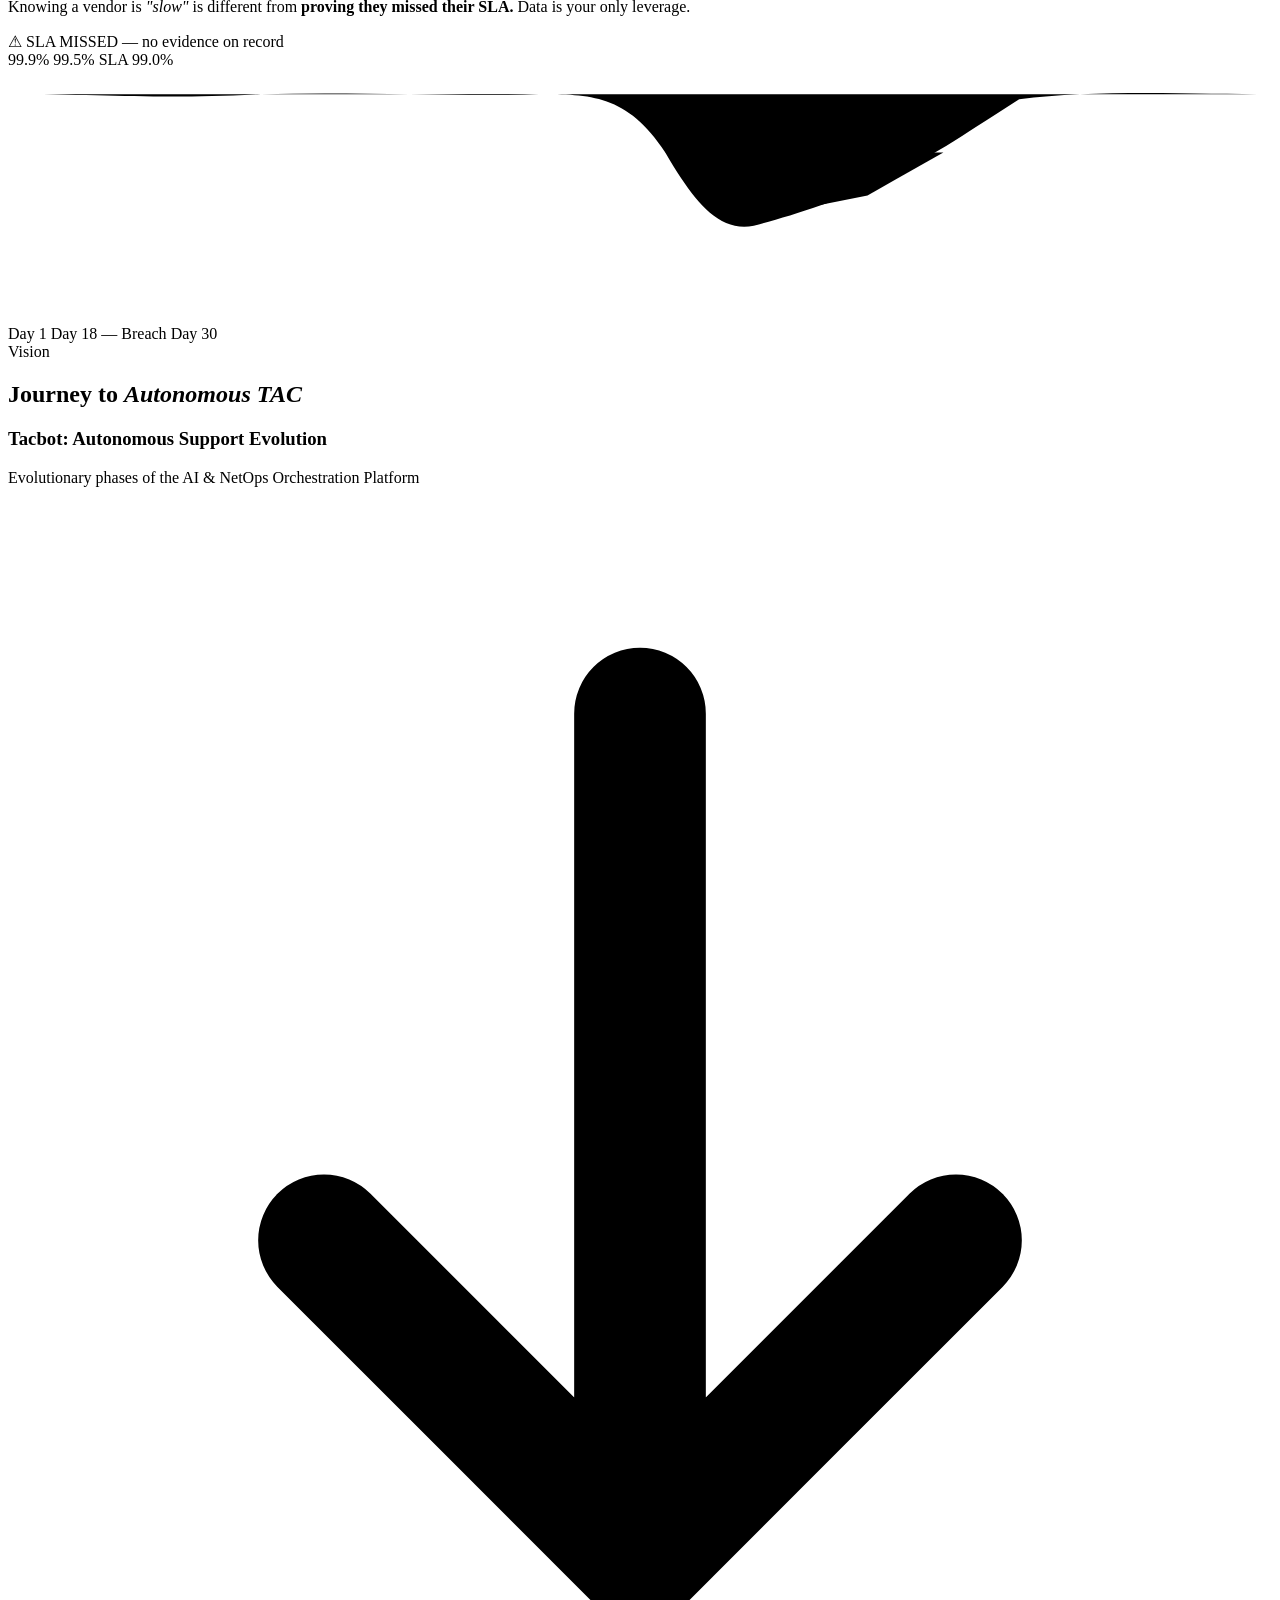
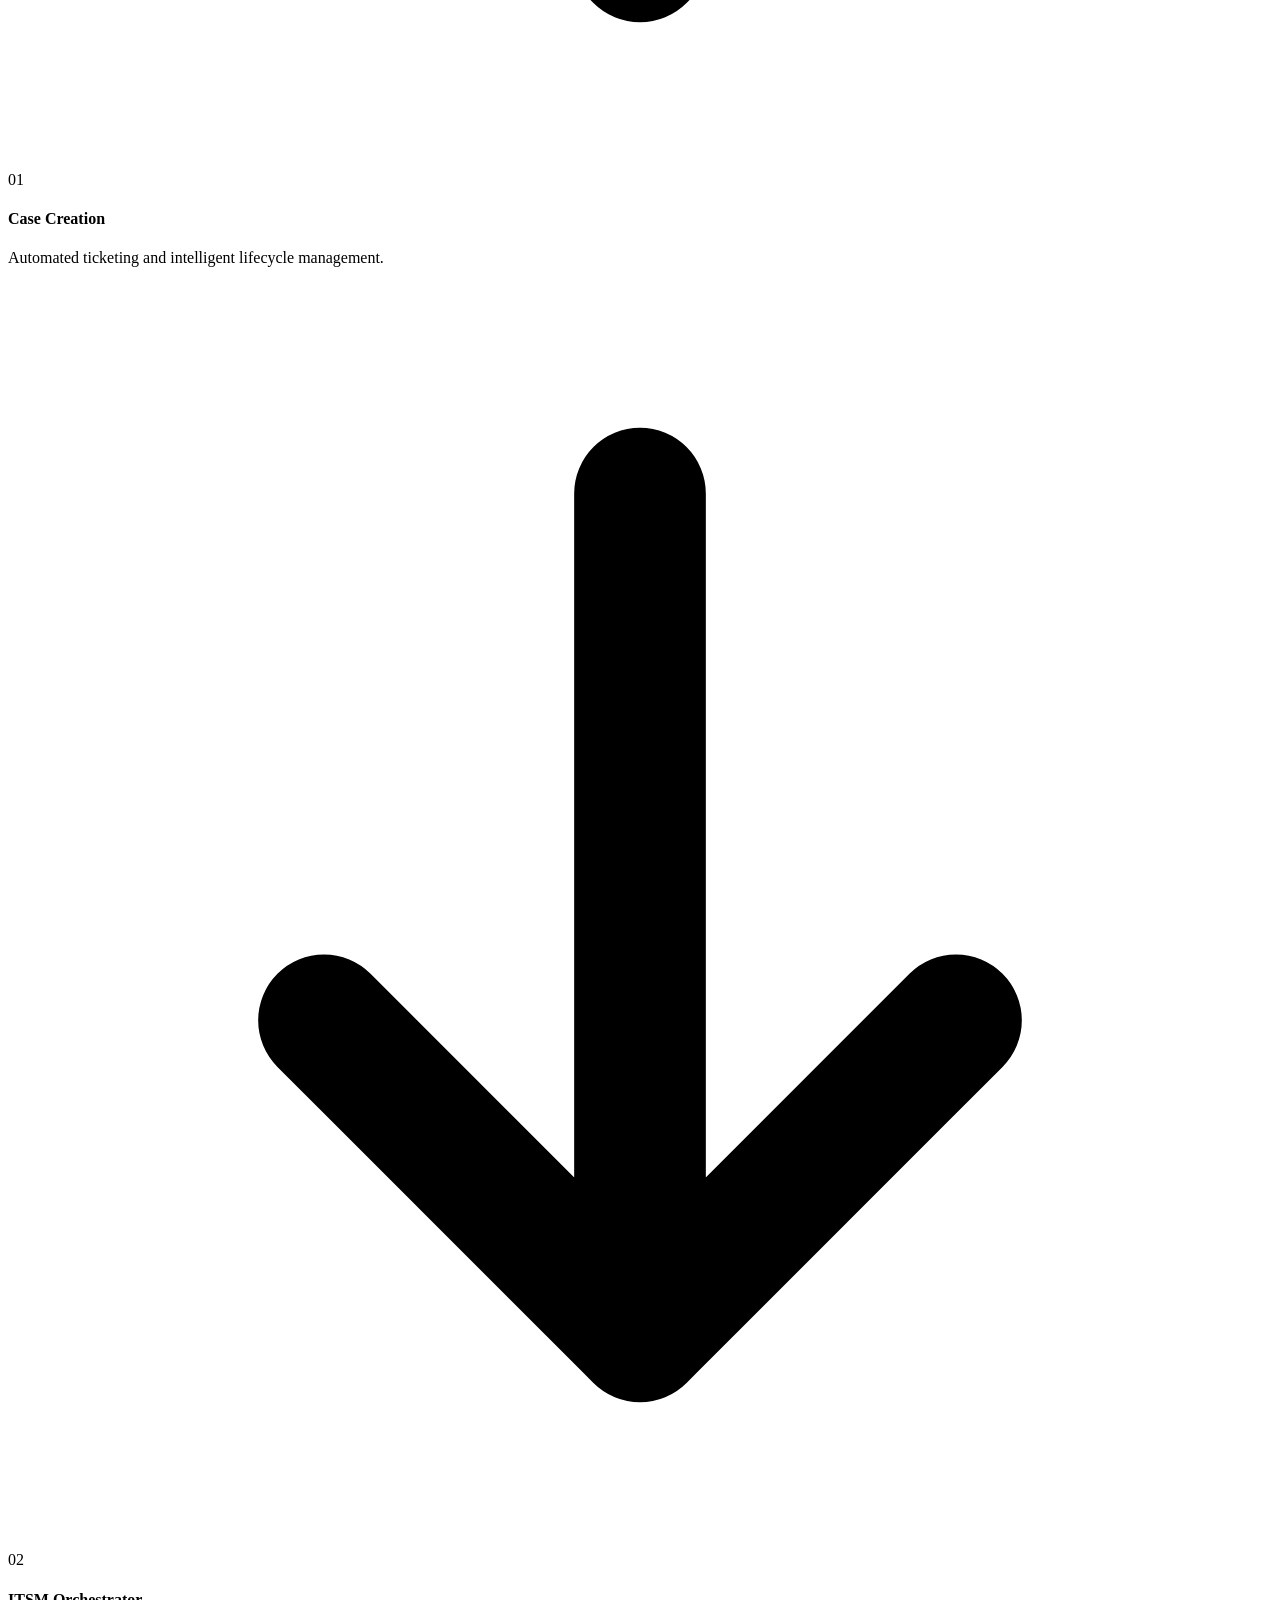
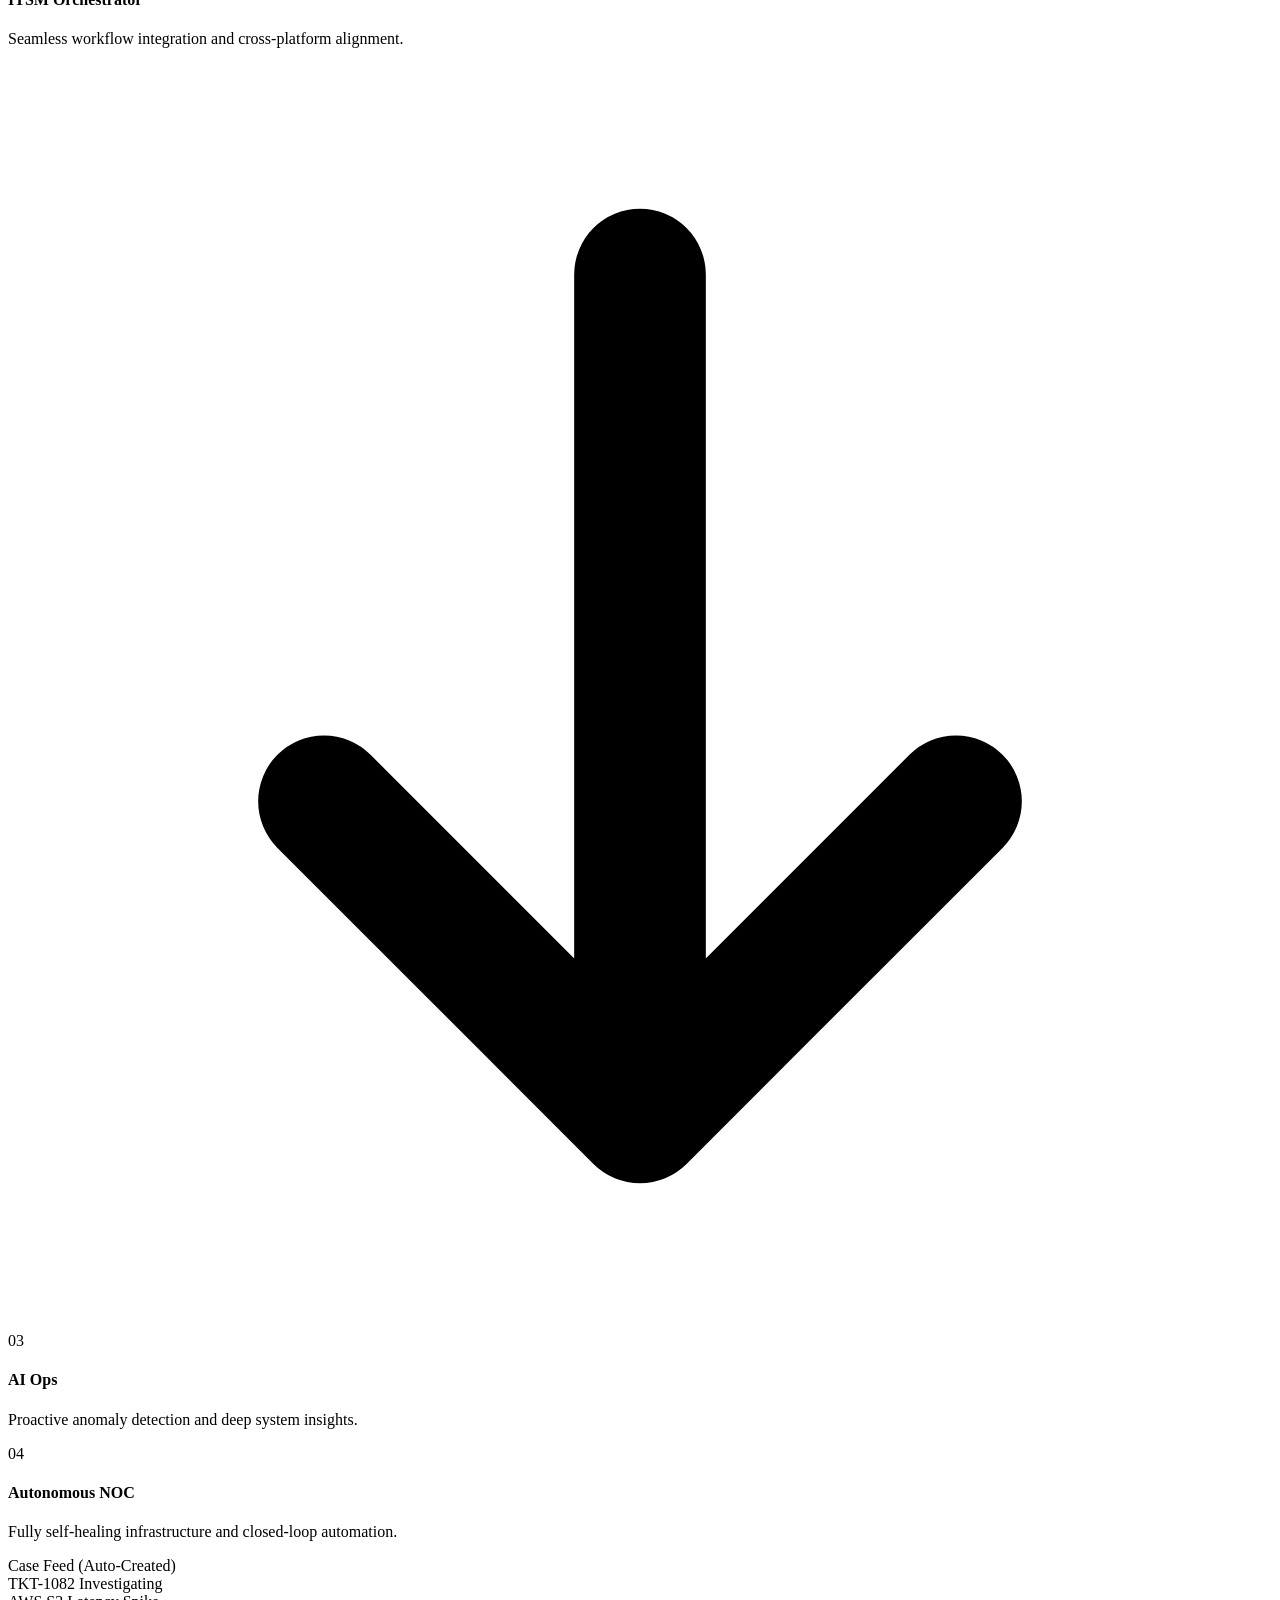
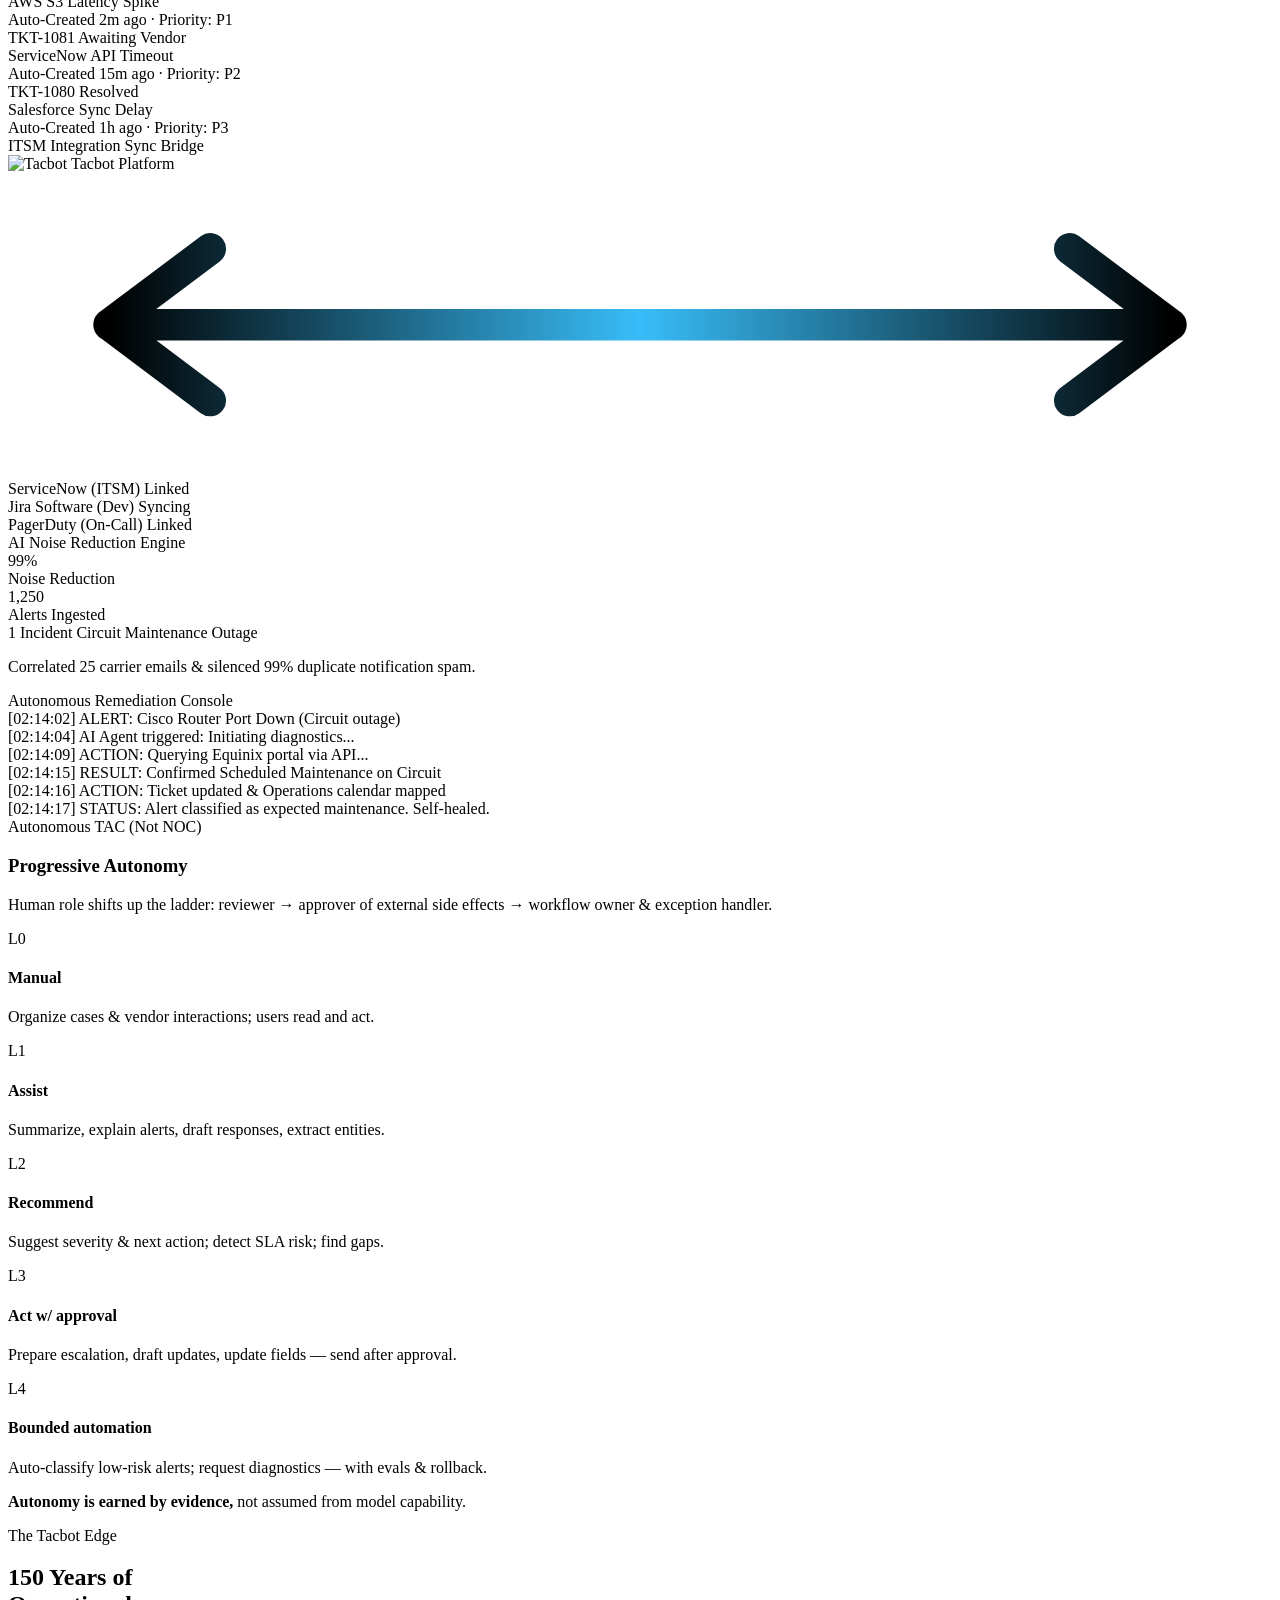
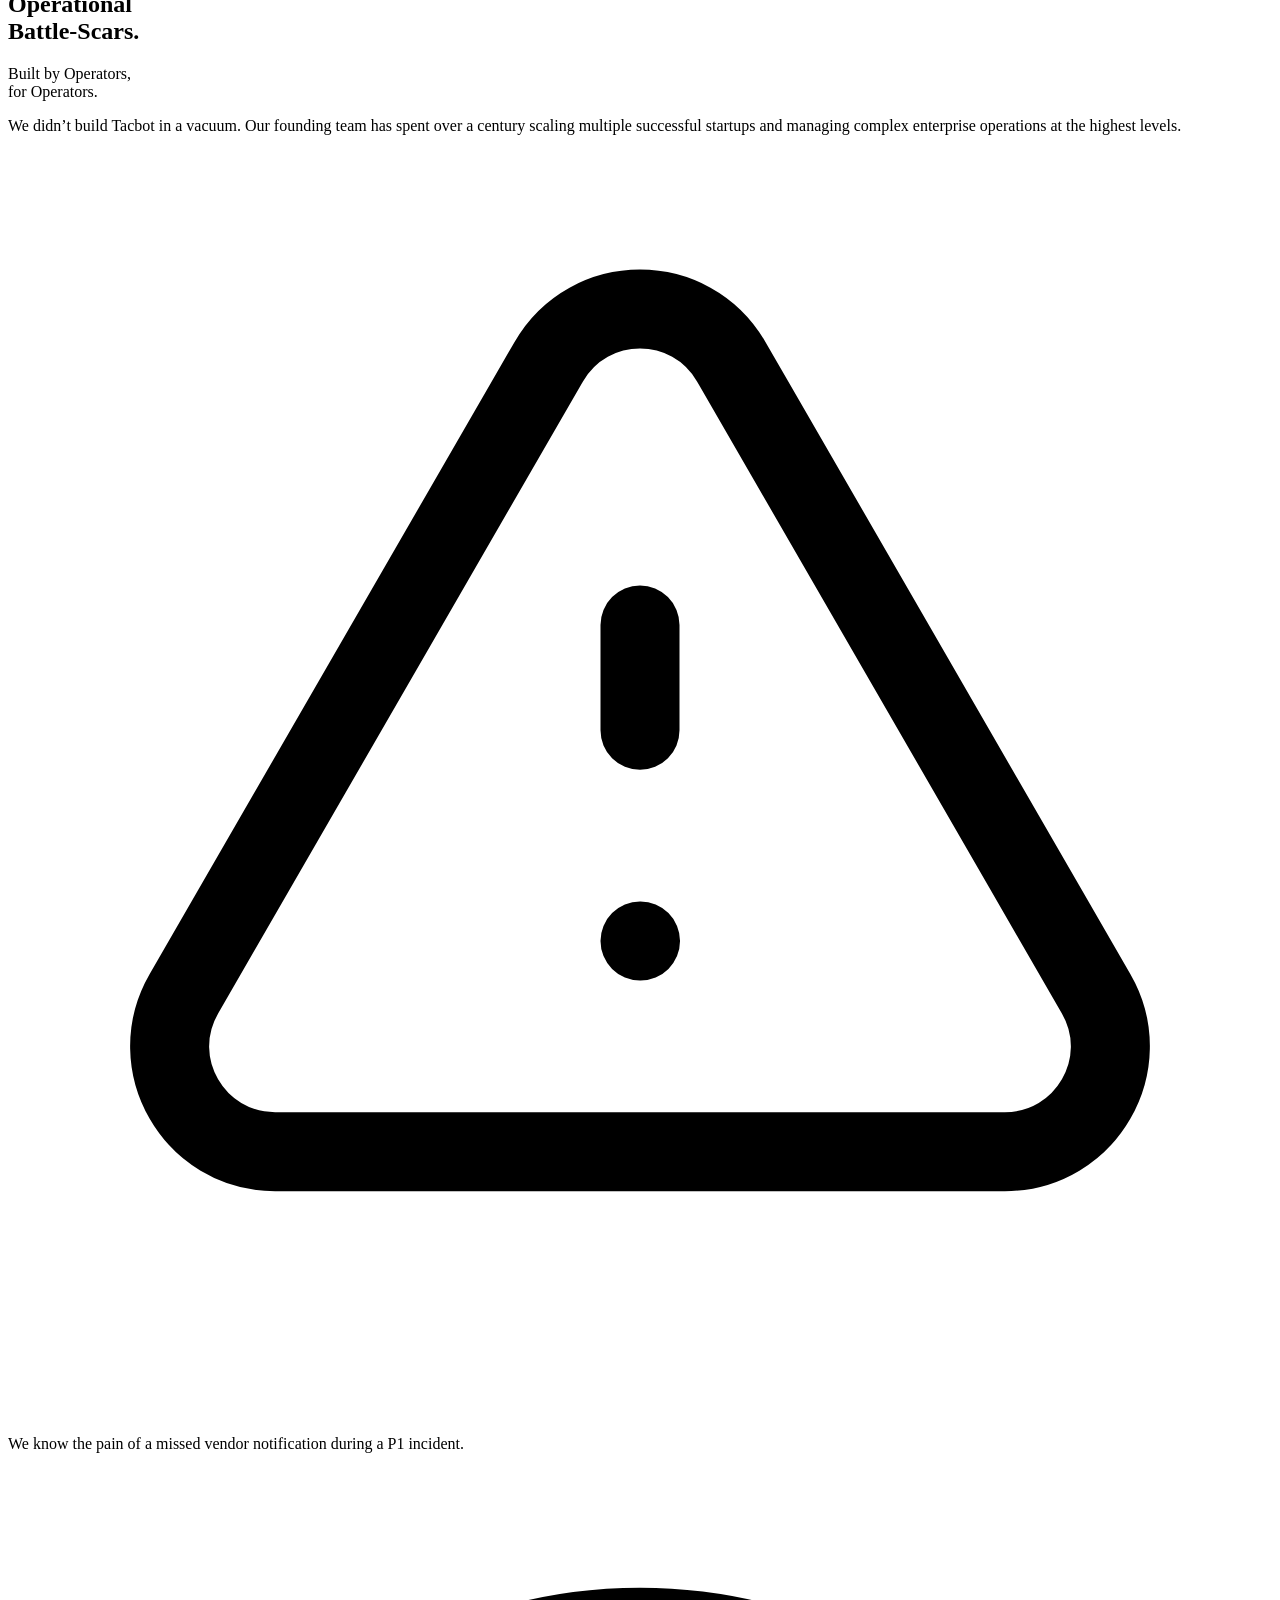
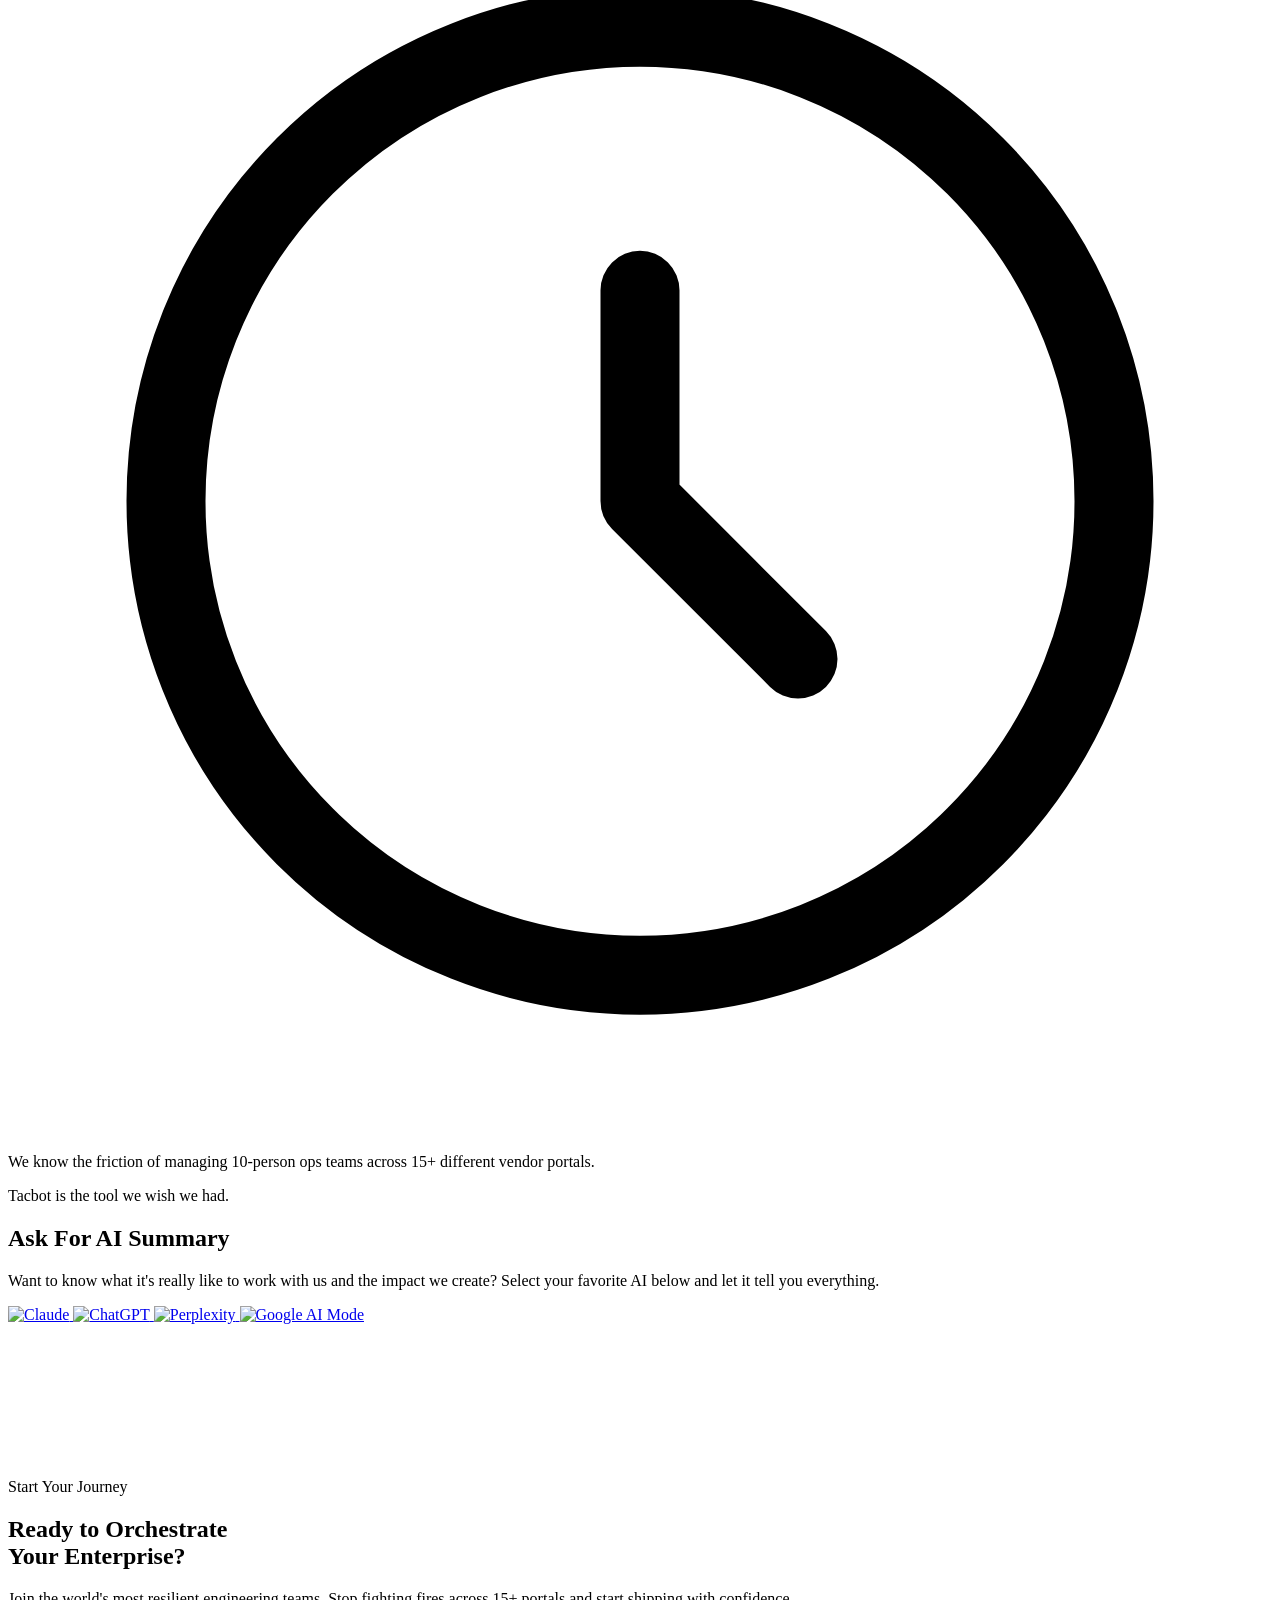
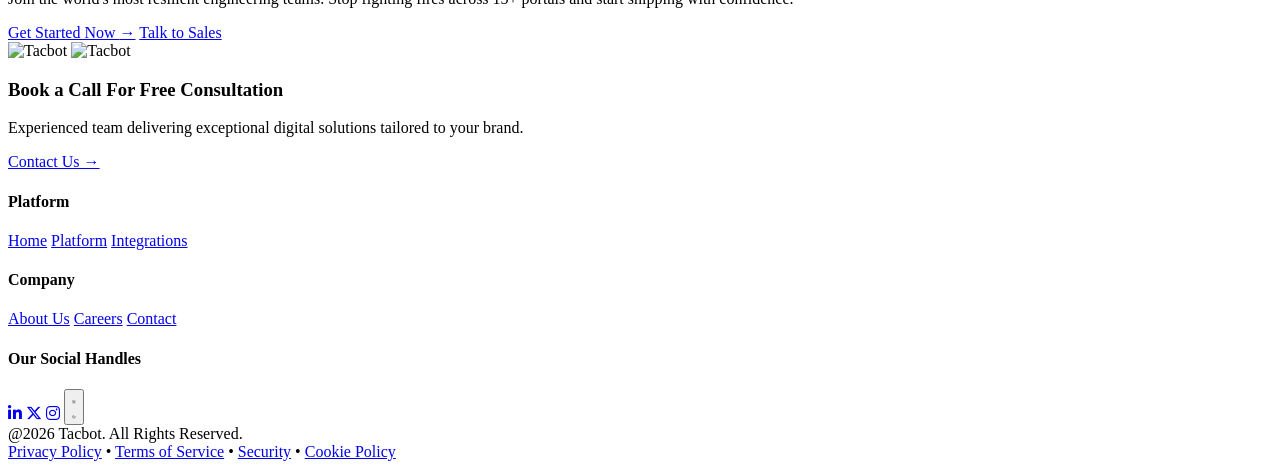
==== commit f42bea55: "Update LinkedIn links to official Tacbot company profile" ====
--- a/index.html
+++ b/index.html
@@ -59,7 +59,7 @@
         <div class="nav-menu-footer">
           <div class="menu-socials">
             <a href="#"><i class="fa-brands fa-x-twitter"></i></a>
-            <a href="#"><i class="fa-brands fa-linkedin-in"></i></a>
+            <a href="https://www.linkedin.com/company/tacbot/" target="_blank" rel="noopener noreferrer"><i class="fa-brands fa-linkedin-in"></i></a>
             <a href="#"><i class="fa-brands fa-instagram"></i></a>
           </div>
           <p>hello@tacbot.ai</p>
@@ -720,7 +720,7 @@
       <div class="nf-col">
         <h4>Our Social Handles</h4>
         <div class="nf-socials">
-          <a href="#" class="nf-soc-link"><i class="fa-brands fa-linkedin-in"></i></a>
+          <a href="https://www.linkedin.com/company/tacbot/" class="nf-soc-link" target="_blank" rel="noopener noreferrer"><i class="fa-brands fa-linkedin-in"></i></a>
           <a href="#" class="nf-soc-link"><i class="fa-brands fa-x-twitter"></i></a>
           <a href="#" class="nf-soc-link"><i class="fa-brands fa-instagram"></i></a>
           <span class="nf-soc-divider"></span>
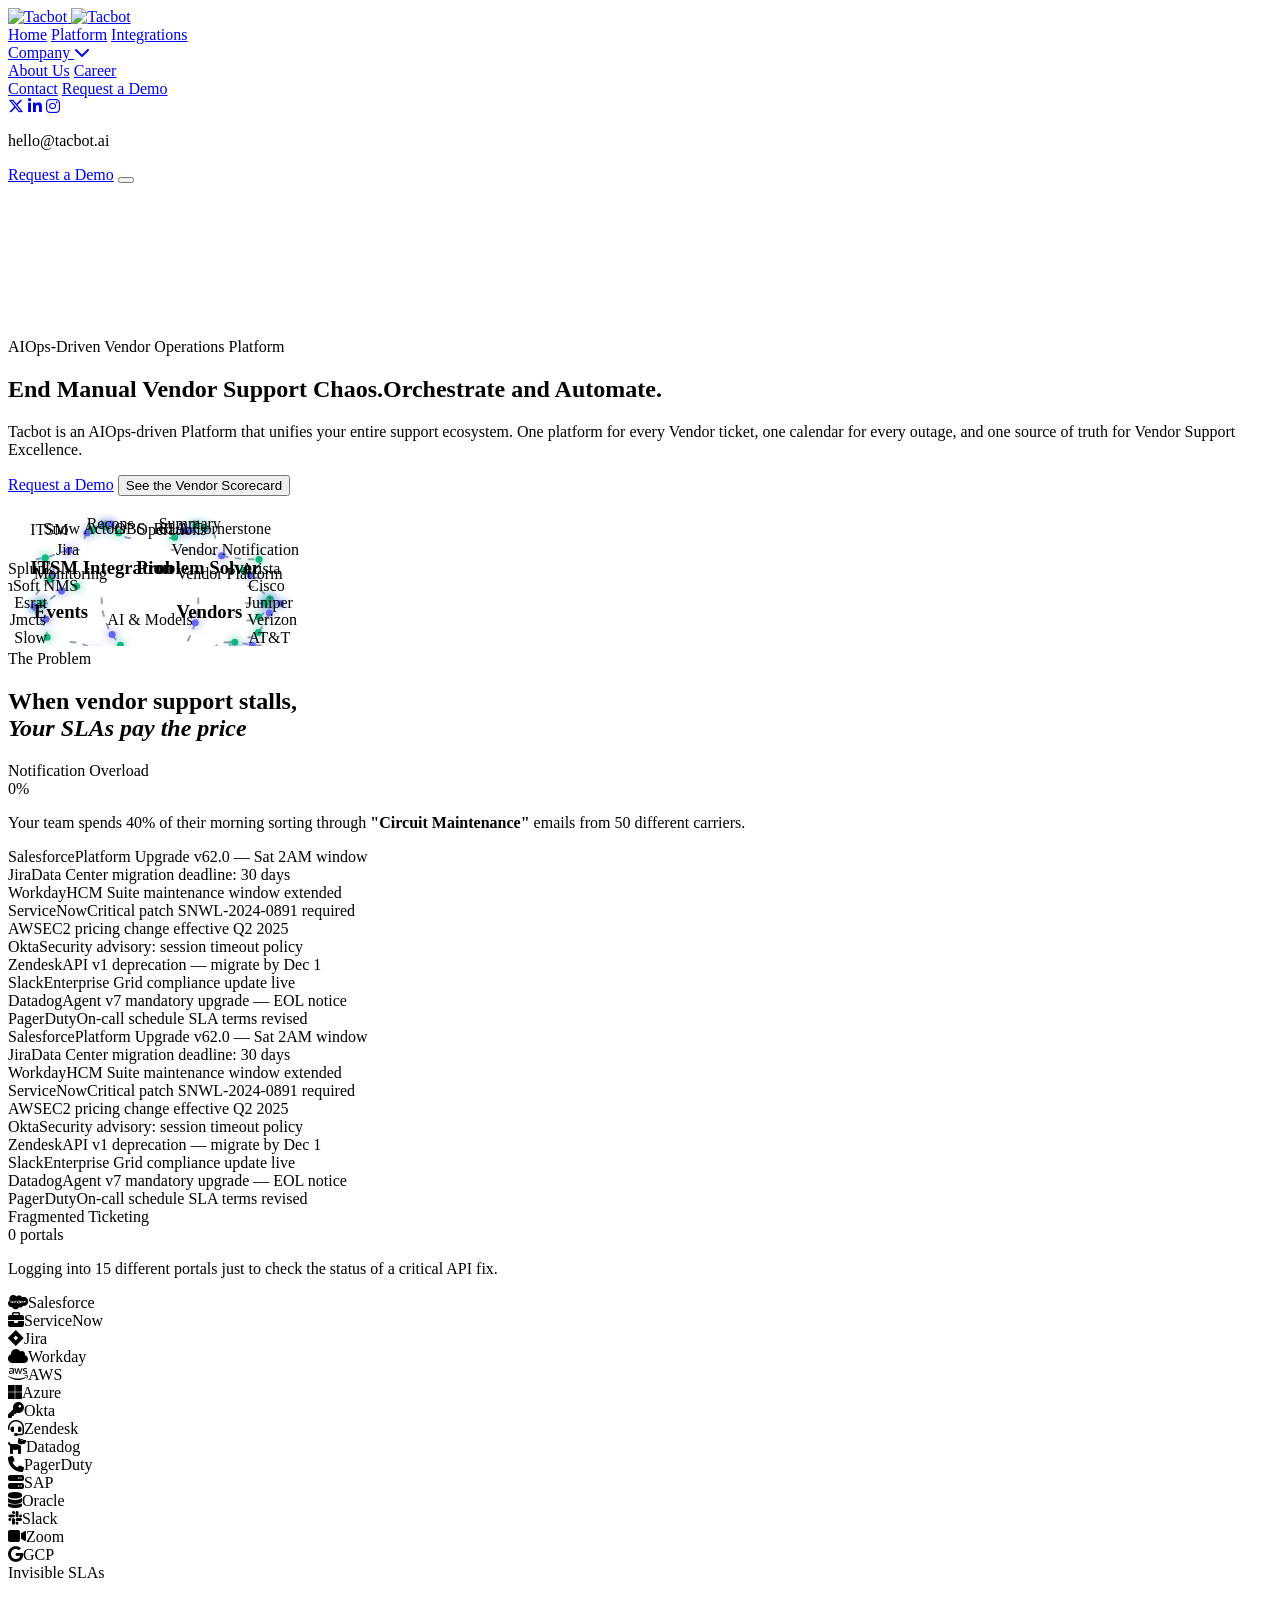
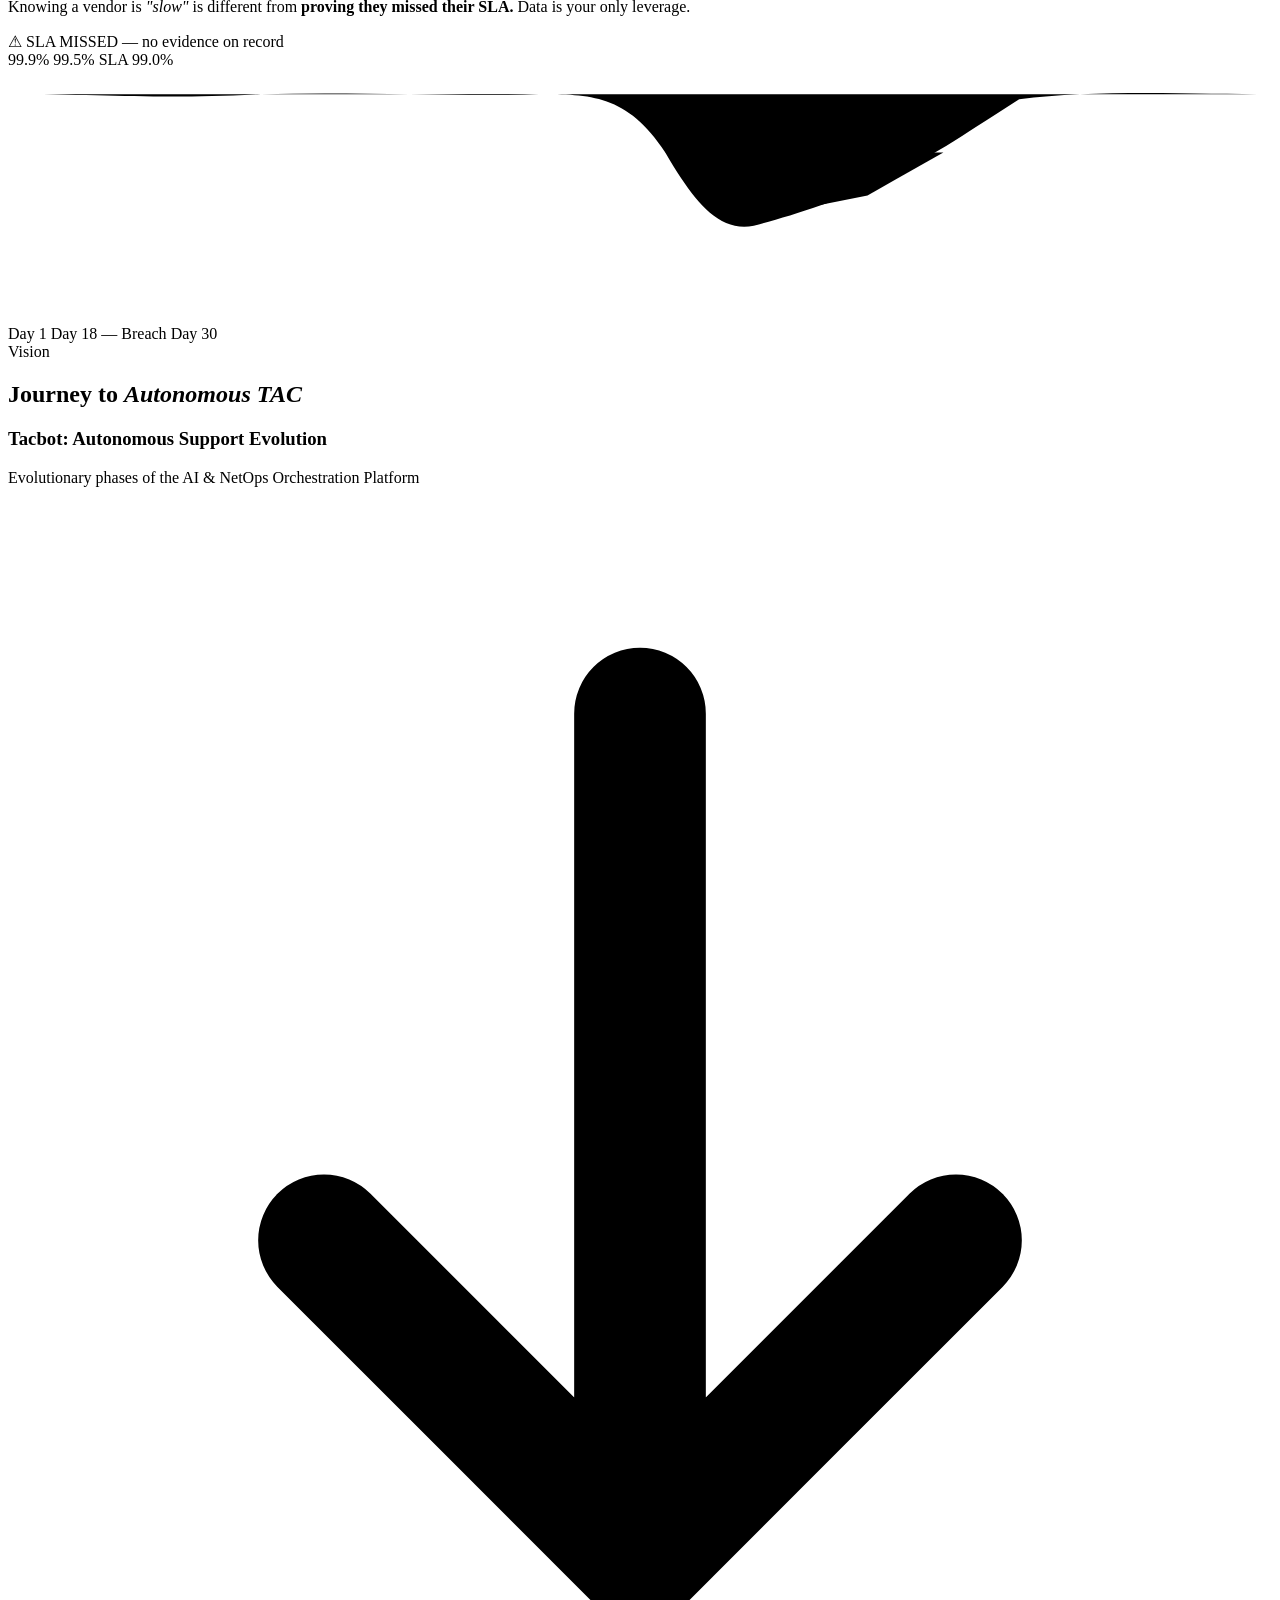
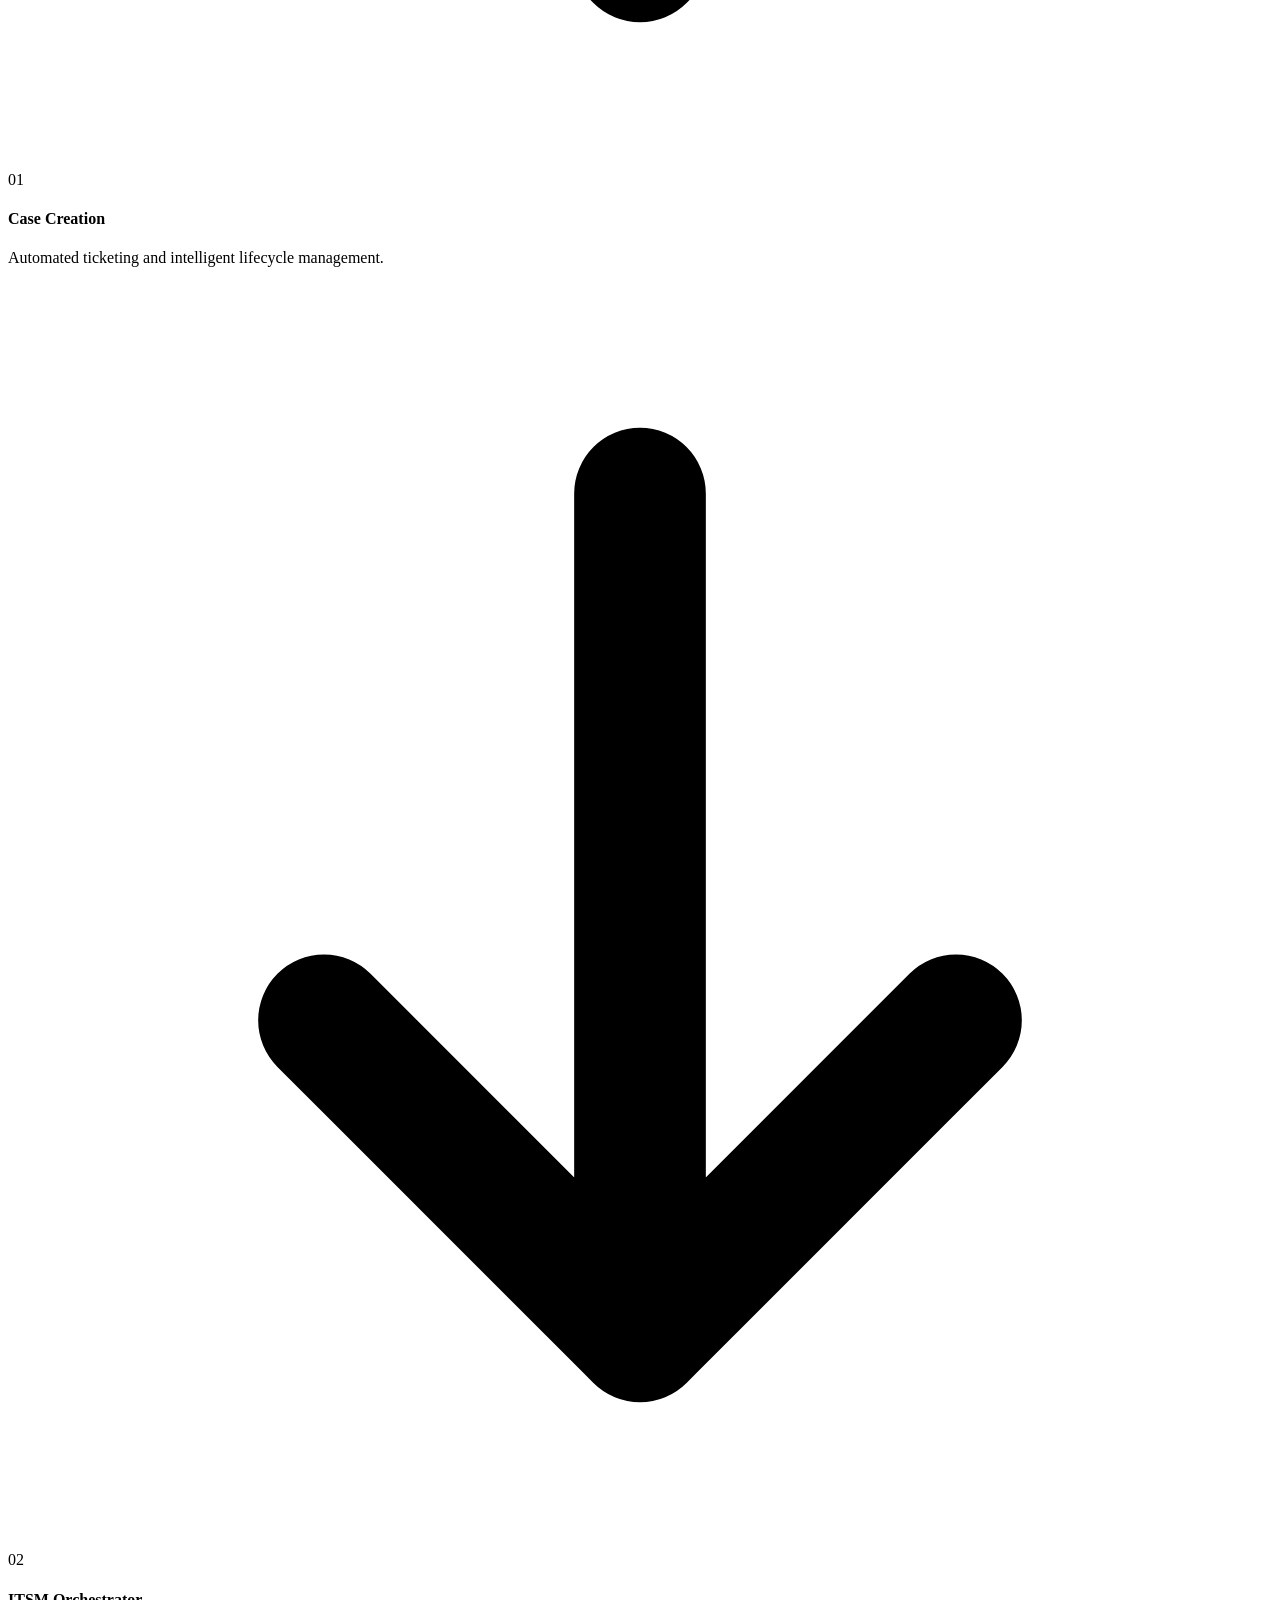
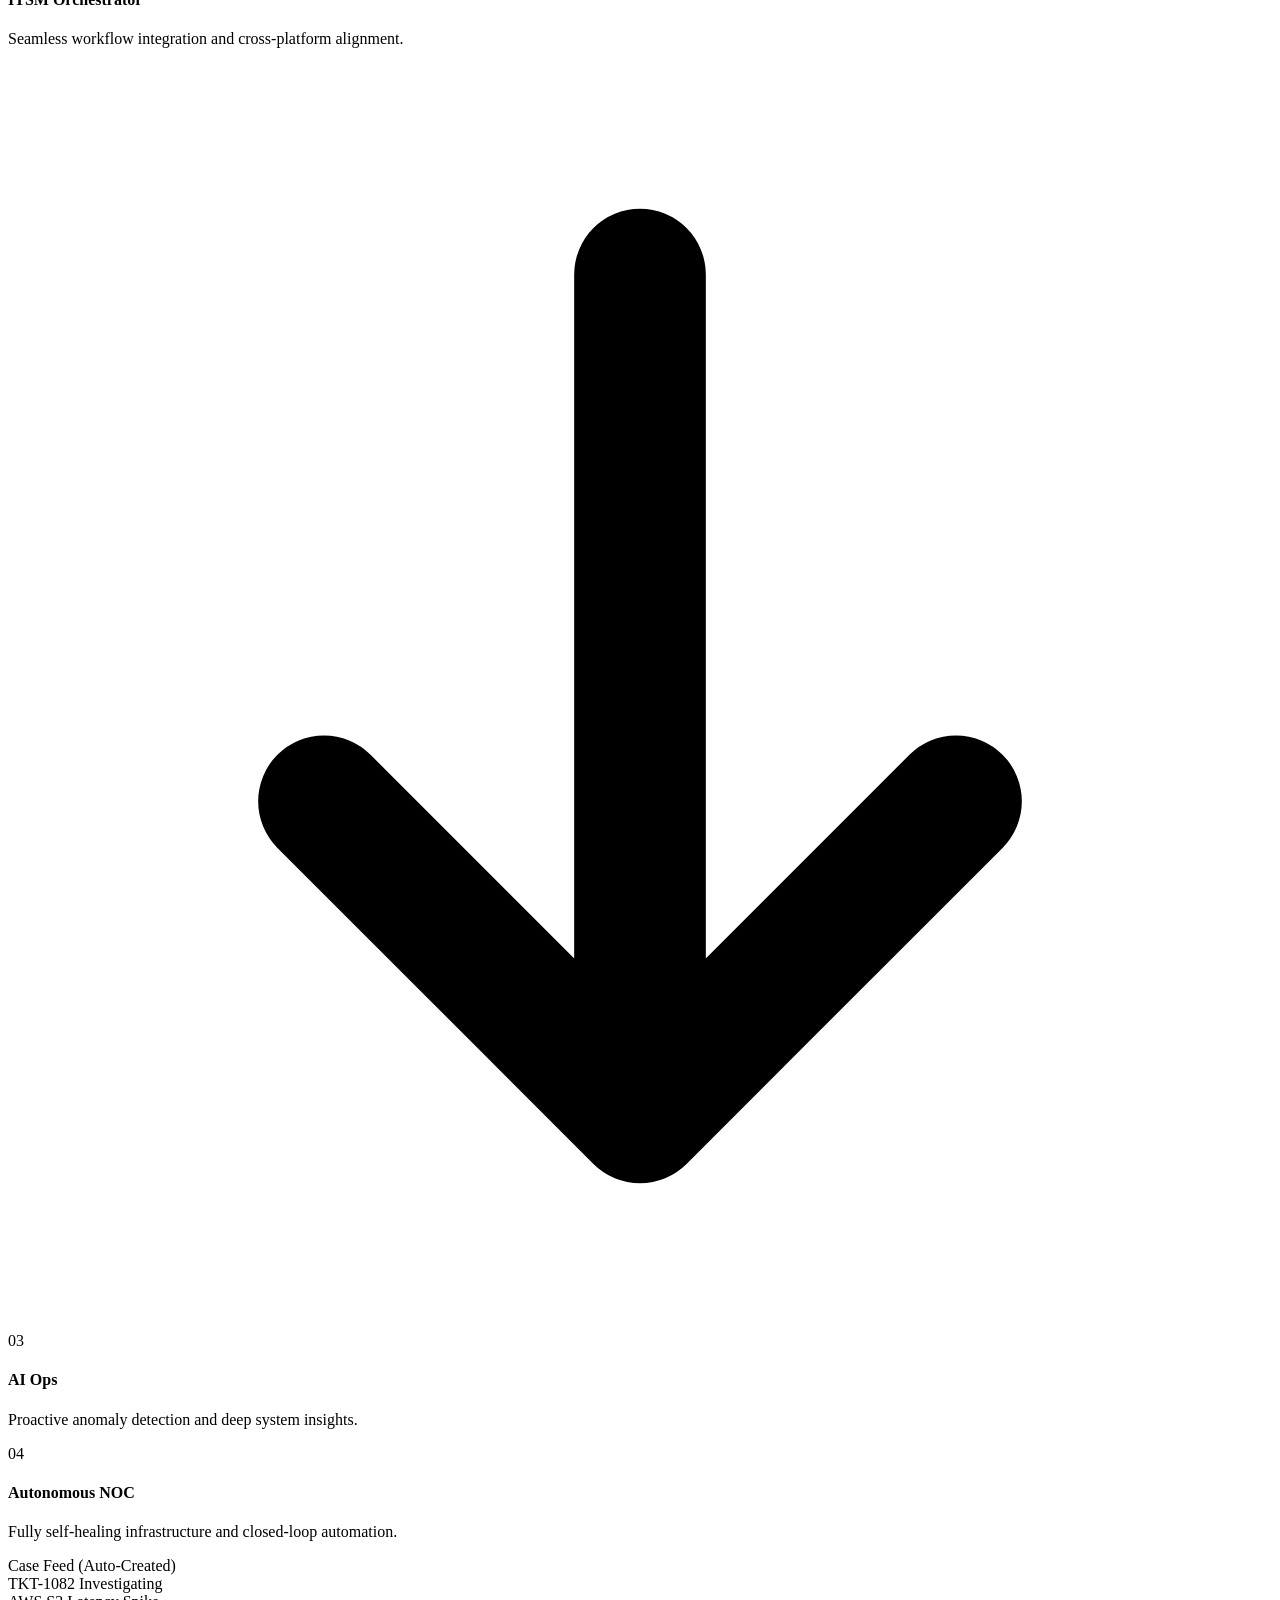
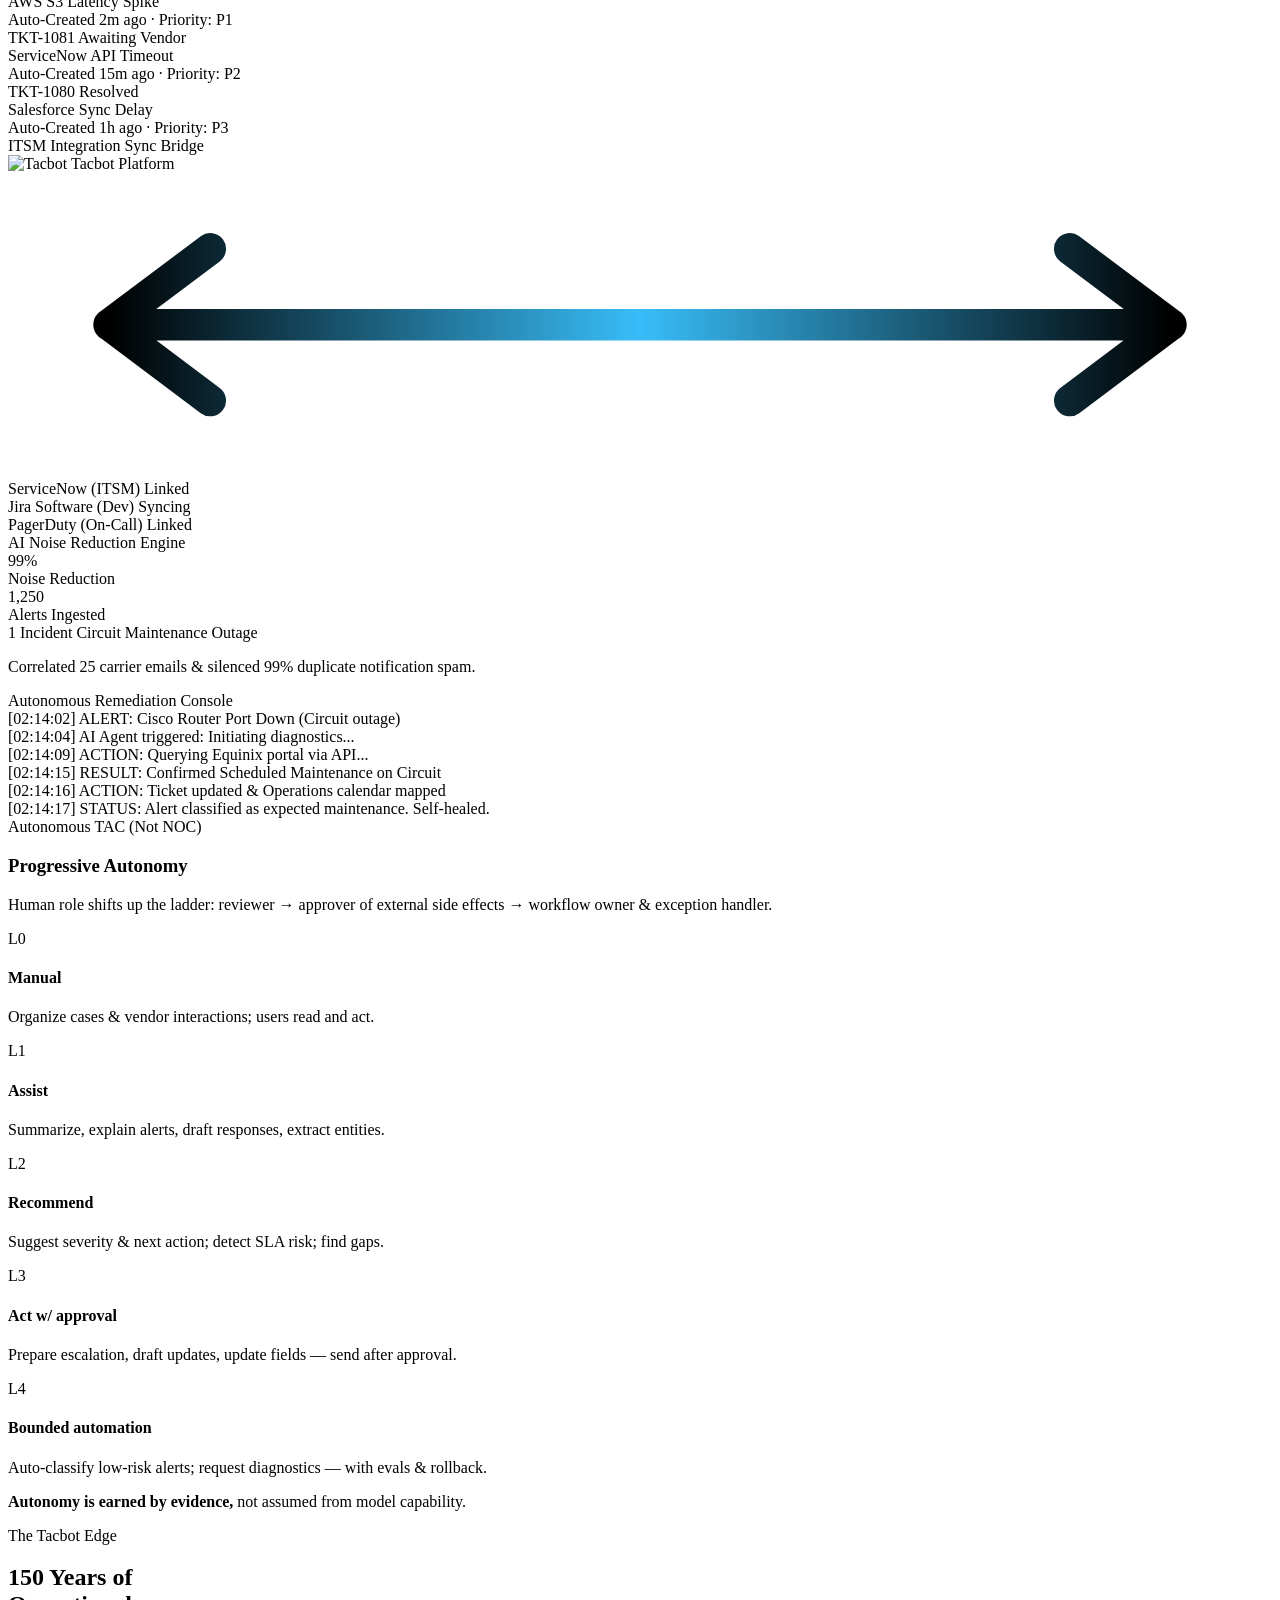
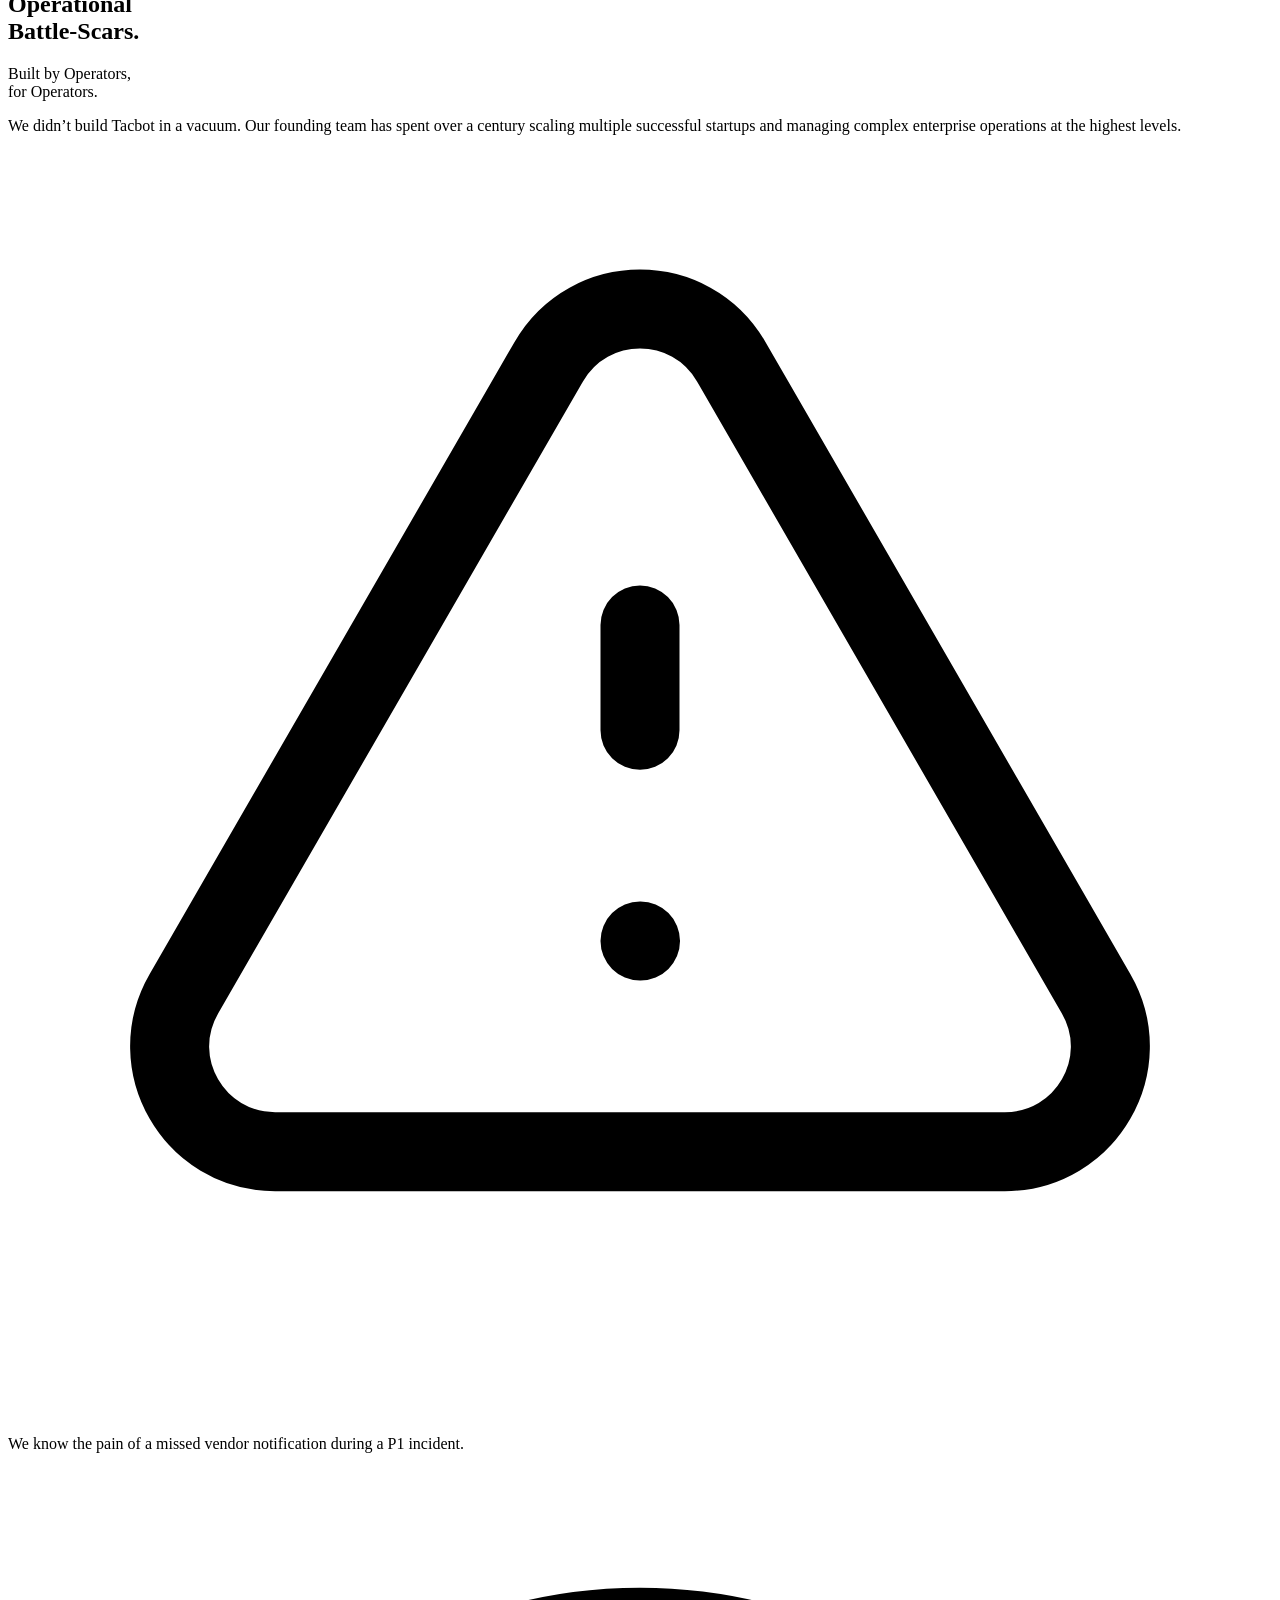
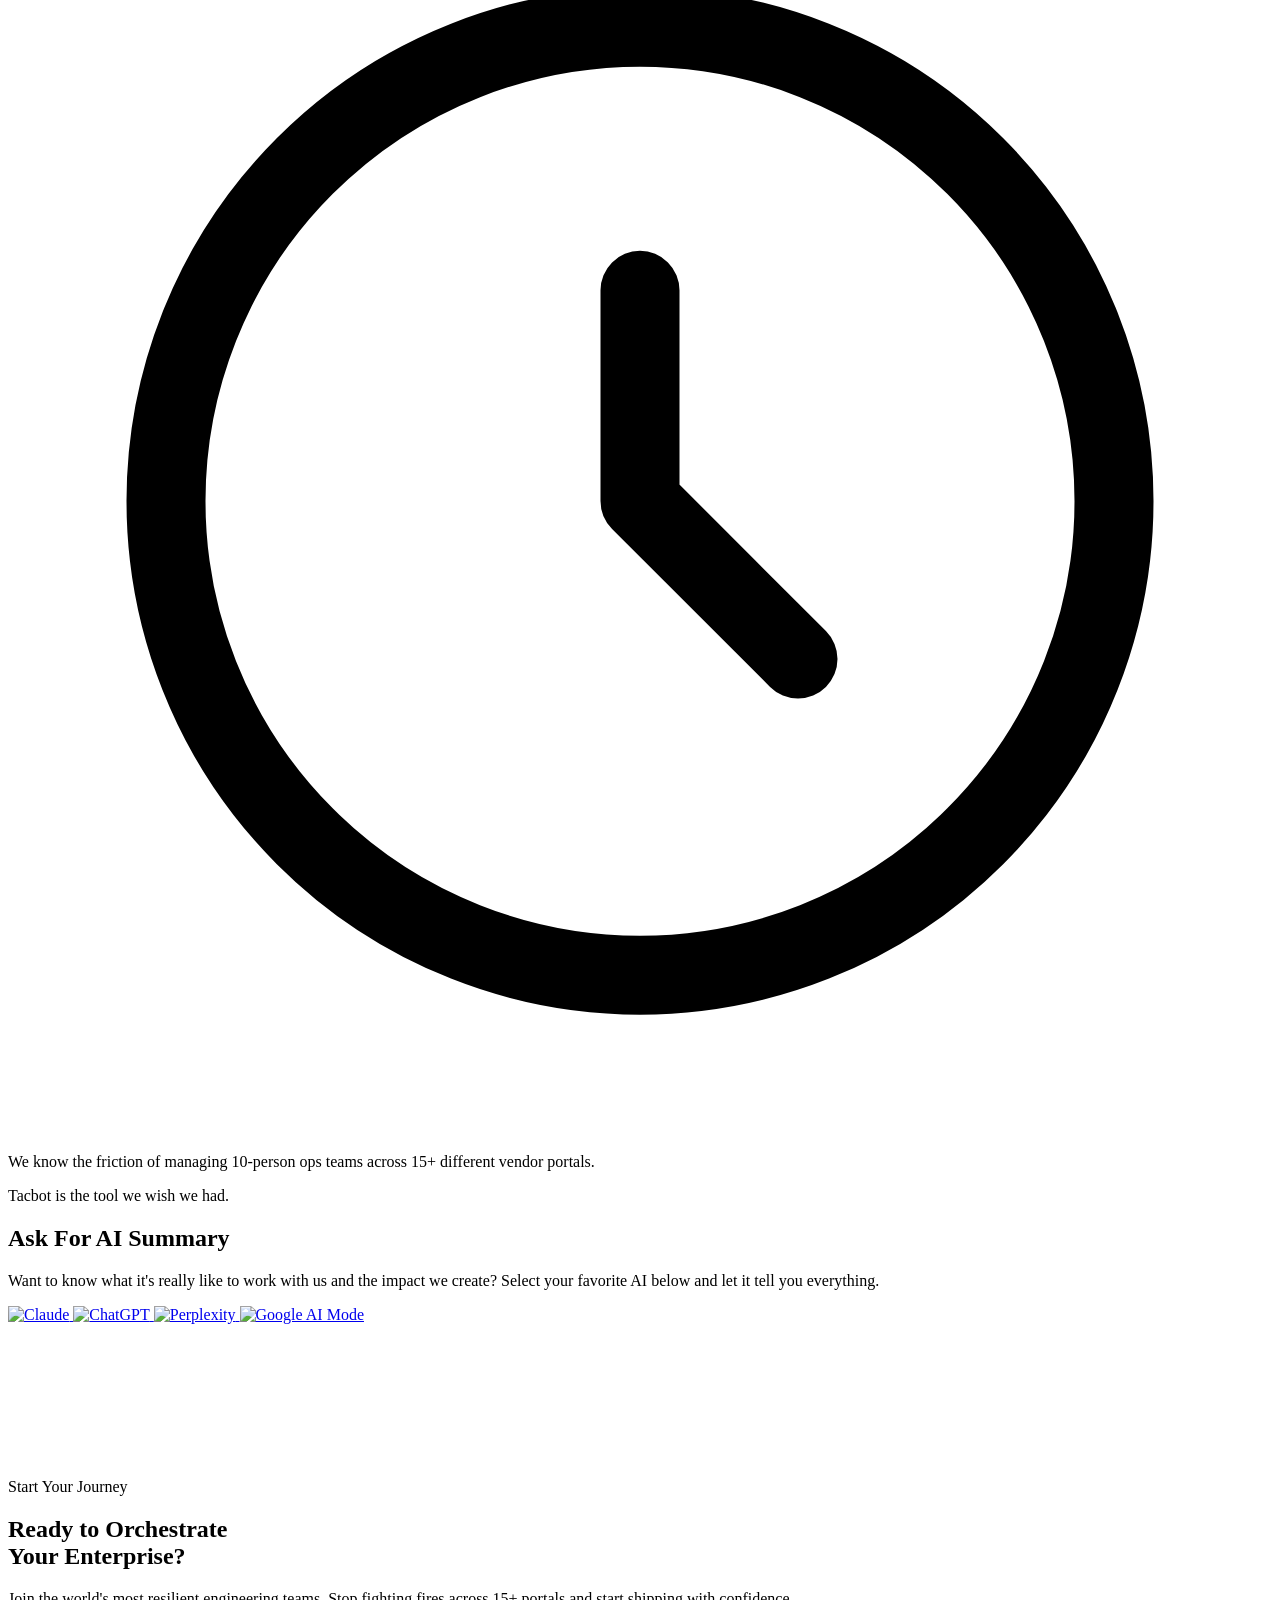
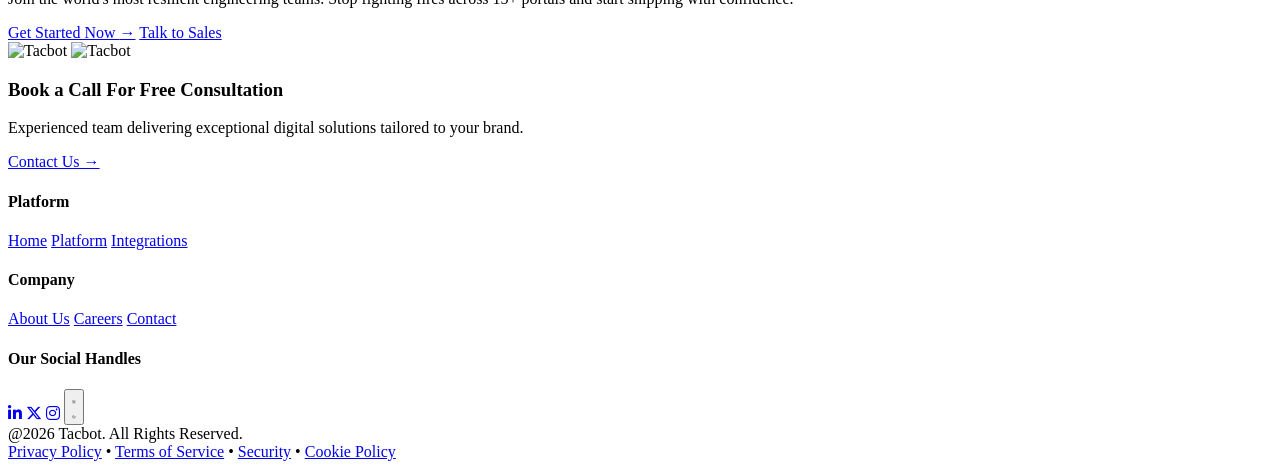
==== commit 3b36cfaa: "Update Twitter and Instagram social media links across site" ====
--- a/index.html
+++ b/index.html
@@ -58,9 +58,9 @@
         <a href="contact.html" class="nav-cta nav-mobile-cta">Request a Demo</a>
         <div class="nav-menu-footer">
           <div class="menu-socials">
-            <a href="#"><i class="fa-brands fa-x-twitter"></i></a>
+            <a href="https://x.com/tacbotinc" target="_blank" rel="noopener noreferrer"><i class="fa-brands fa-x-twitter"></i></a>
             <a href="https://www.linkedin.com/company/tacbot/" target="_blank" rel="noopener noreferrer"><i class="fa-brands fa-linkedin-in"></i></a>
-            <a href="#"><i class="fa-brands fa-instagram"></i></a>
+            <a href="https://www.instagram.com/tacbotinc" target="_blank" rel="noopener noreferrer"><i class="fa-brands fa-instagram"></i></a>
           </div>
           <p>hello@tacbot.ai</p>
         </div>
@@ -721,8 +721,8 @@
         <h4>Our Social Handles</h4>
         <div class="nf-socials">
           <a href="https://www.linkedin.com/company/tacbot/" class="nf-soc-link" target="_blank" rel="noopener noreferrer"><i class="fa-brands fa-linkedin-in"></i></a>
-          <a href="#" class="nf-soc-link"><i class="fa-brands fa-x-twitter"></i></a>
-          <a href="#" class="nf-soc-link"><i class="fa-brands fa-instagram"></i></a>
+          <a href="https://x.com/tacbotinc" class="nf-soc-link" target="_blank" rel="noopener noreferrer"><i class="fa-brands fa-x-twitter"></i></a>
+          <a href="https://www.instagram.com/tacbotinc" class="nf-soc-link" target="_blank" rel="noopener noreferrer"><i class="fa-brands fa-instagram"></i></a>
           <span class="nf-soc-divider"></span>
           <button class="theme-toggle" id="themeToggle" aria-label="Toggle light/dark mode" title="Toggle theme">
             <span class="theme-toggle-icon">
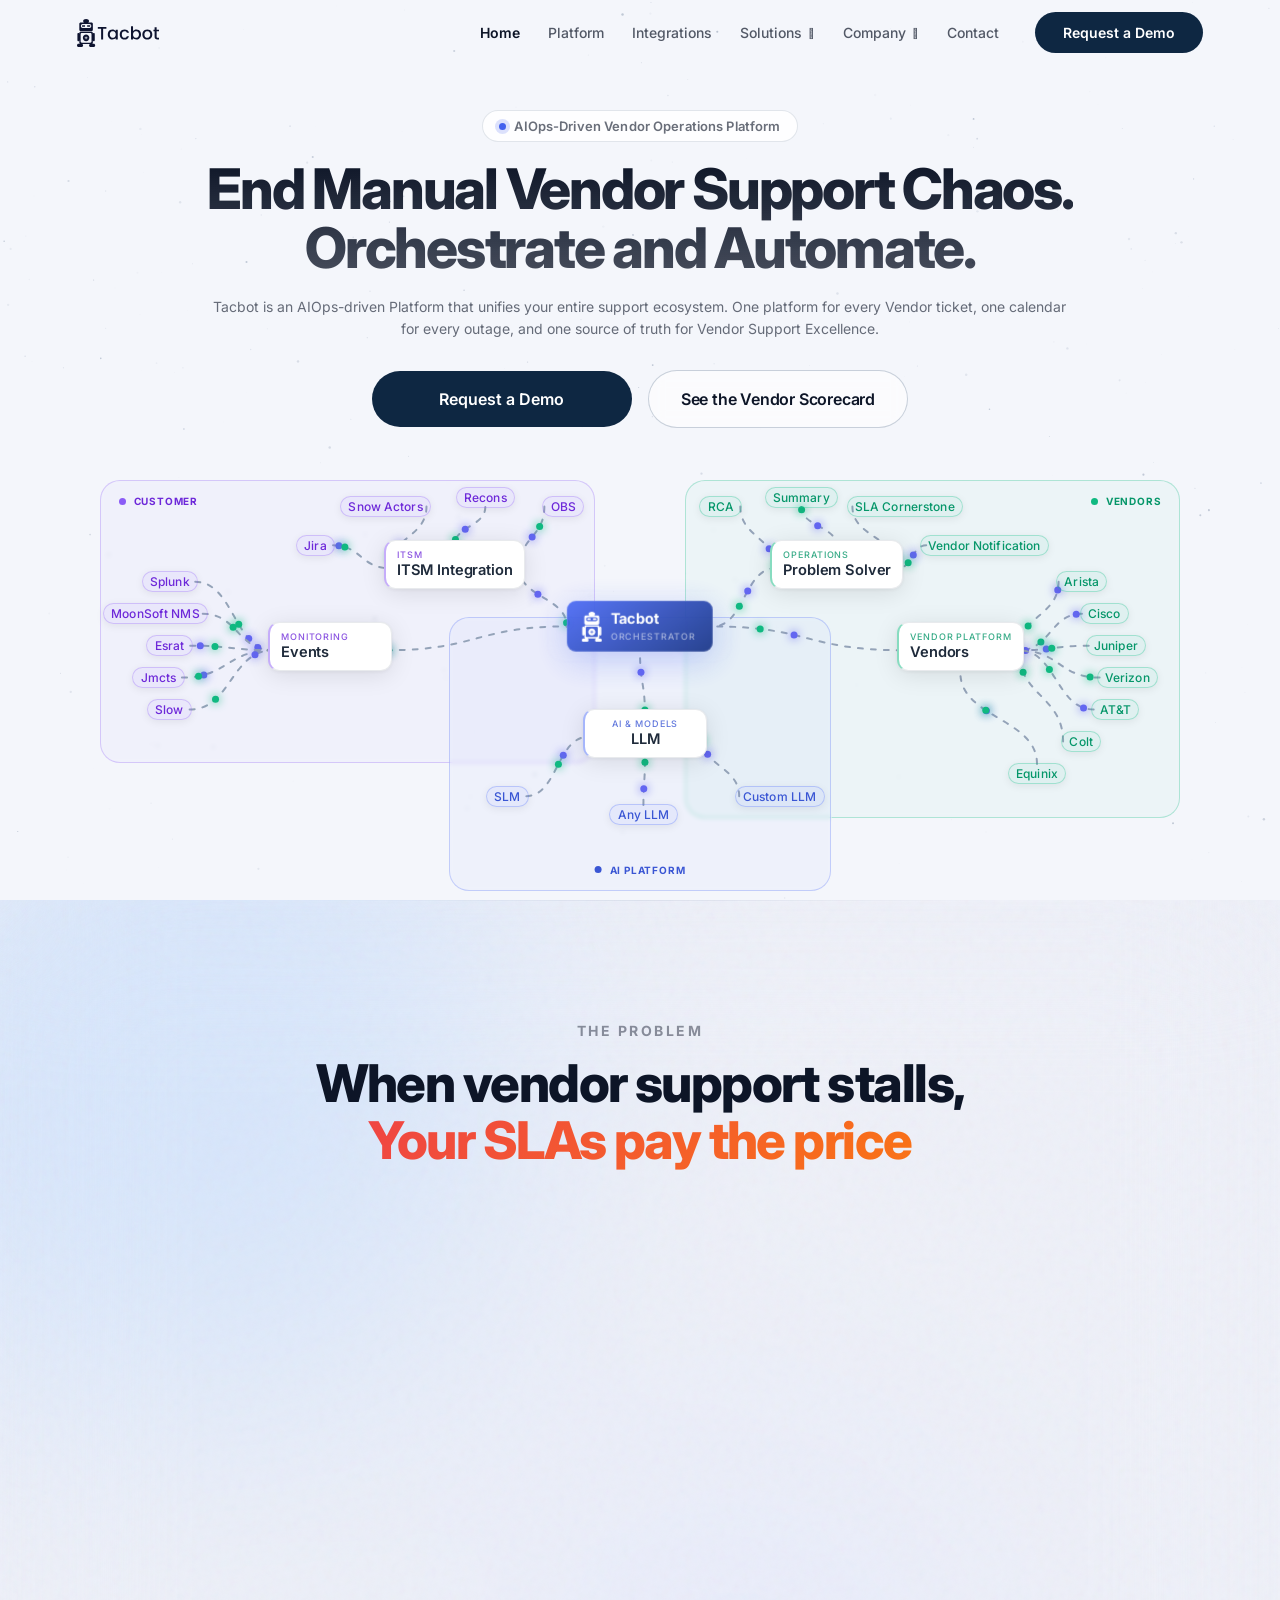
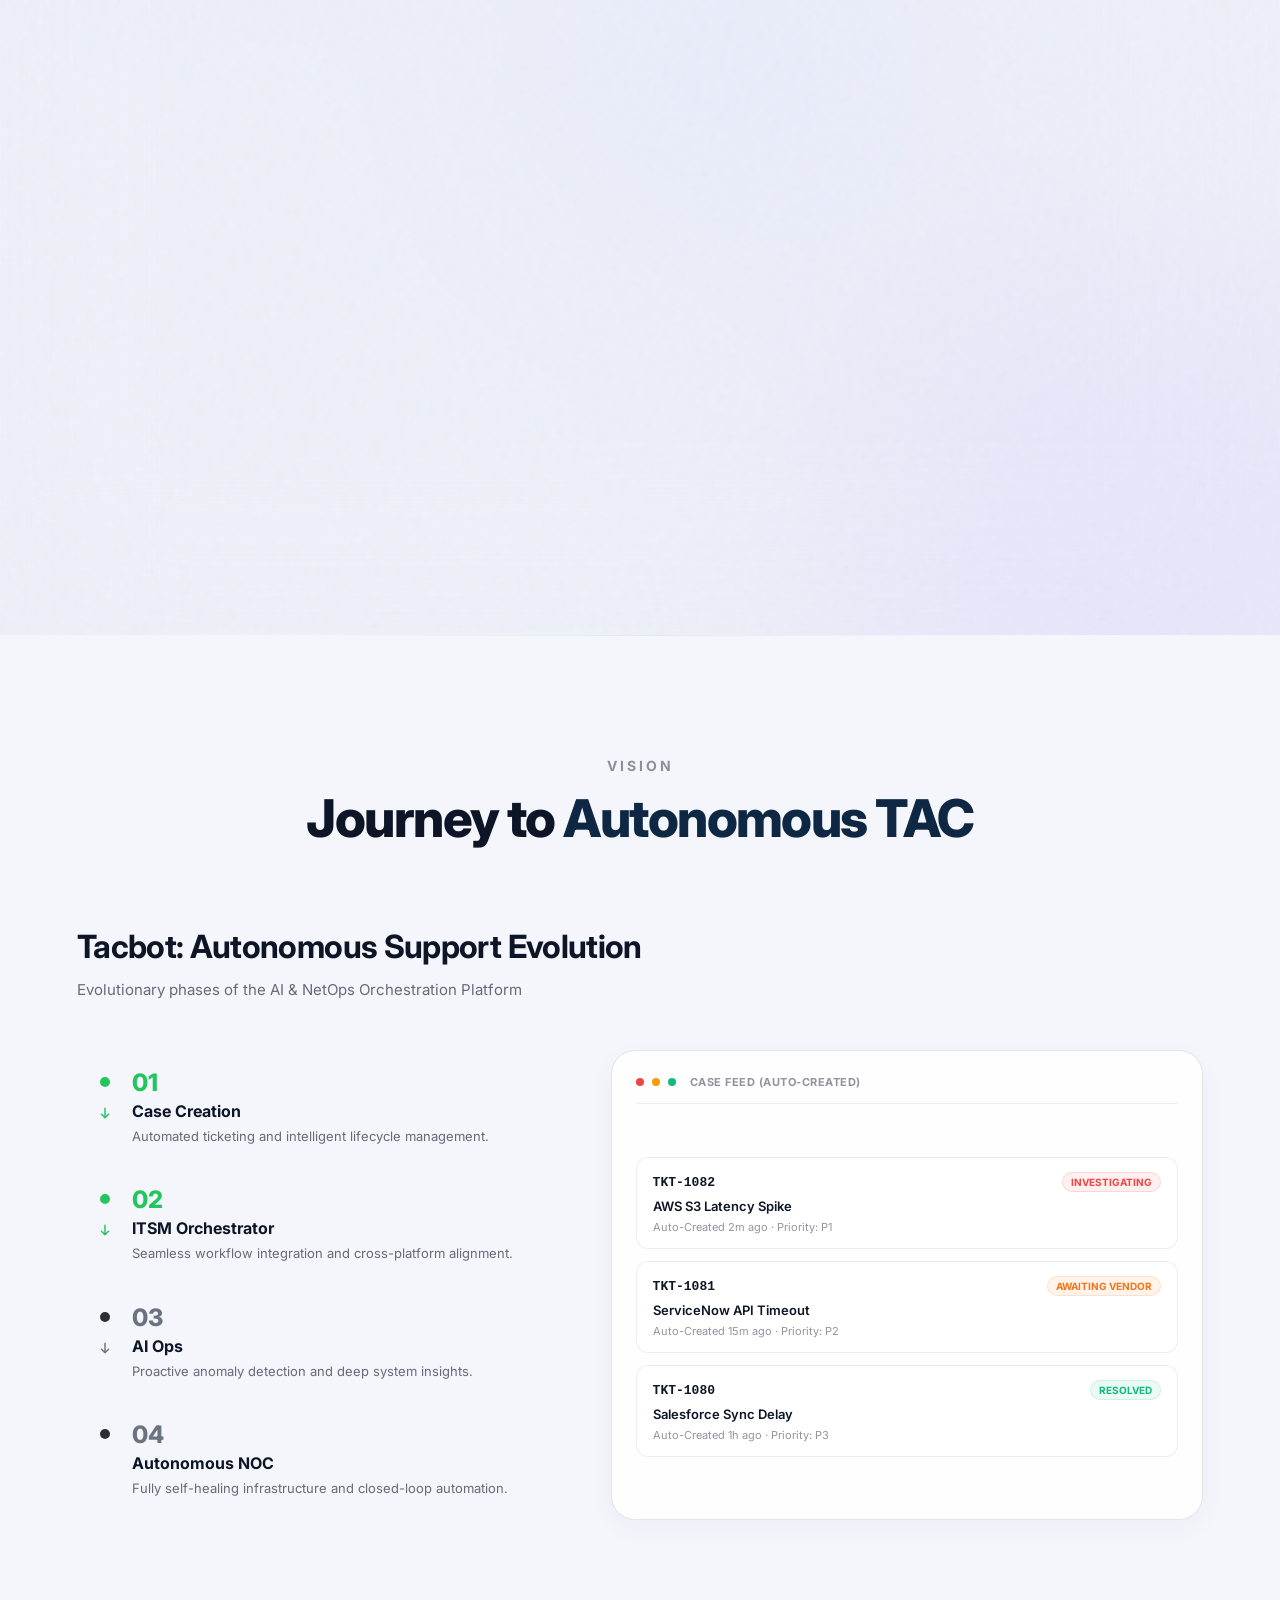
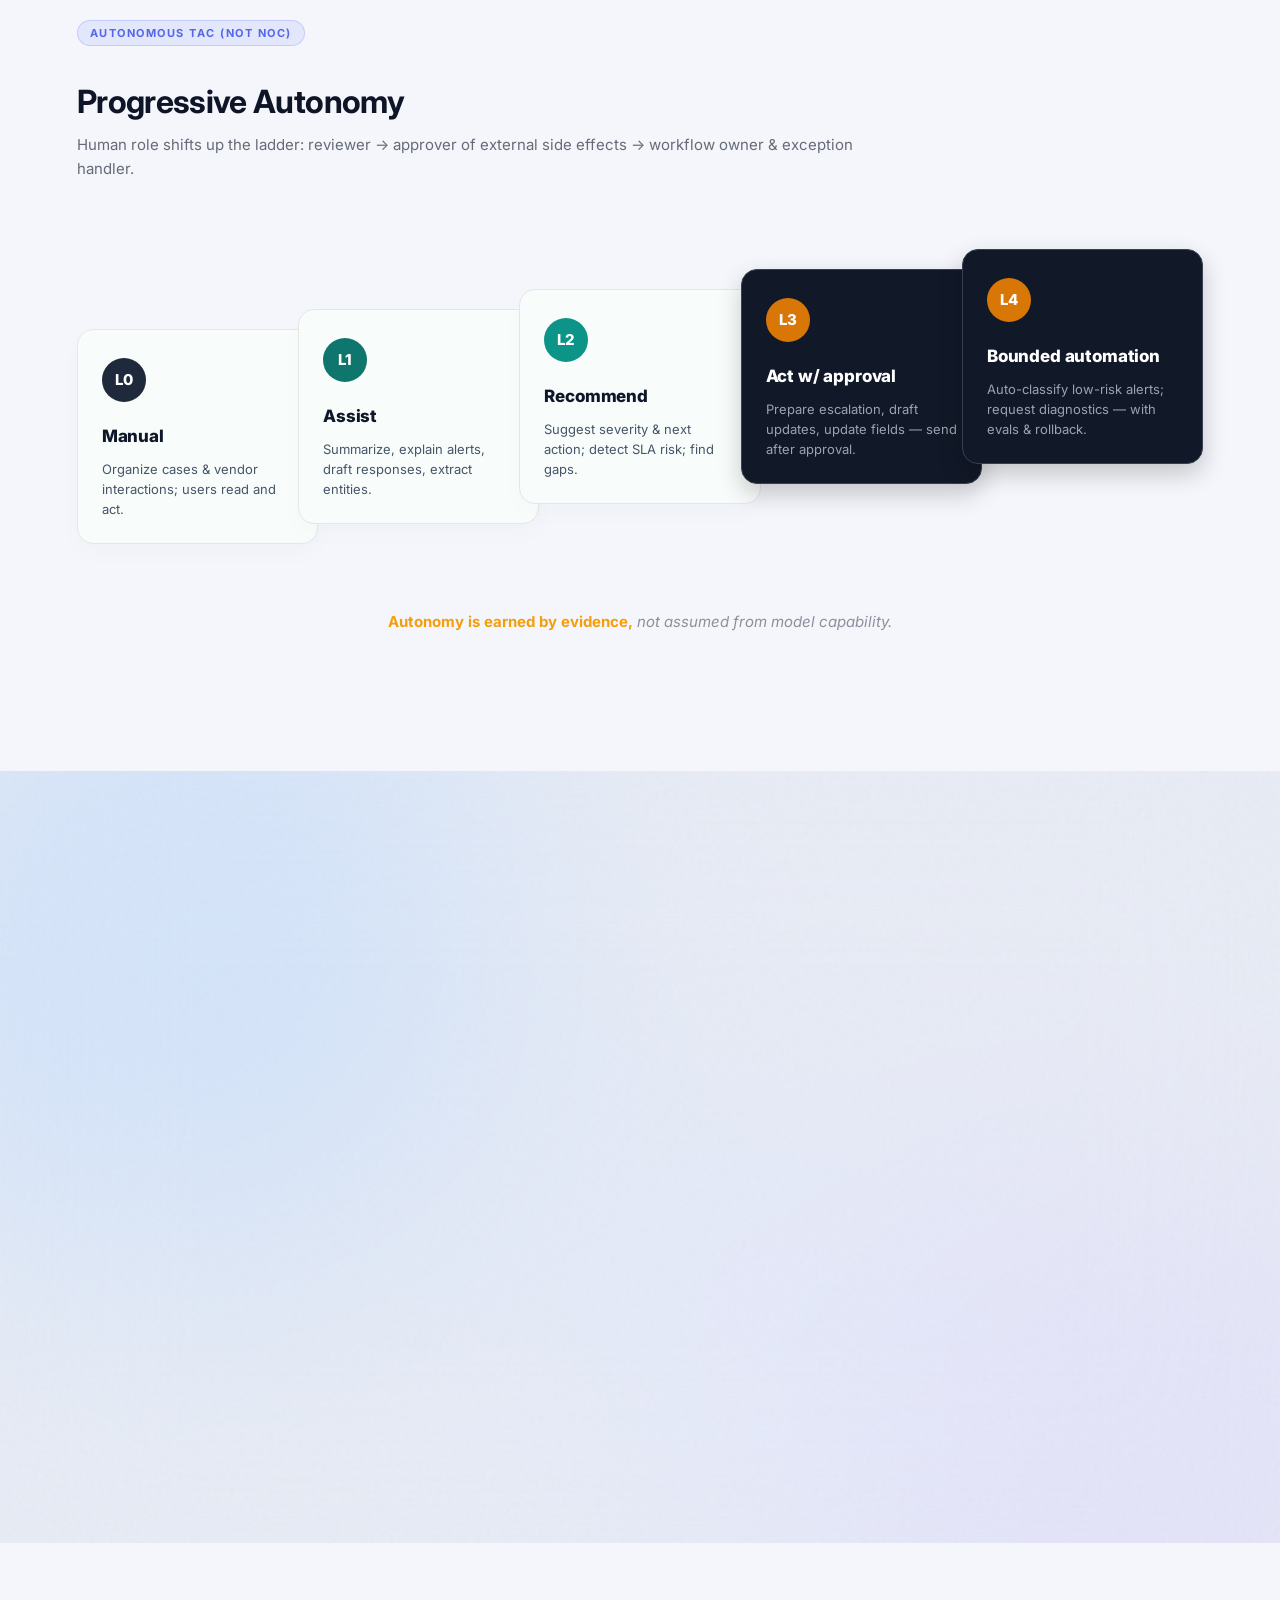
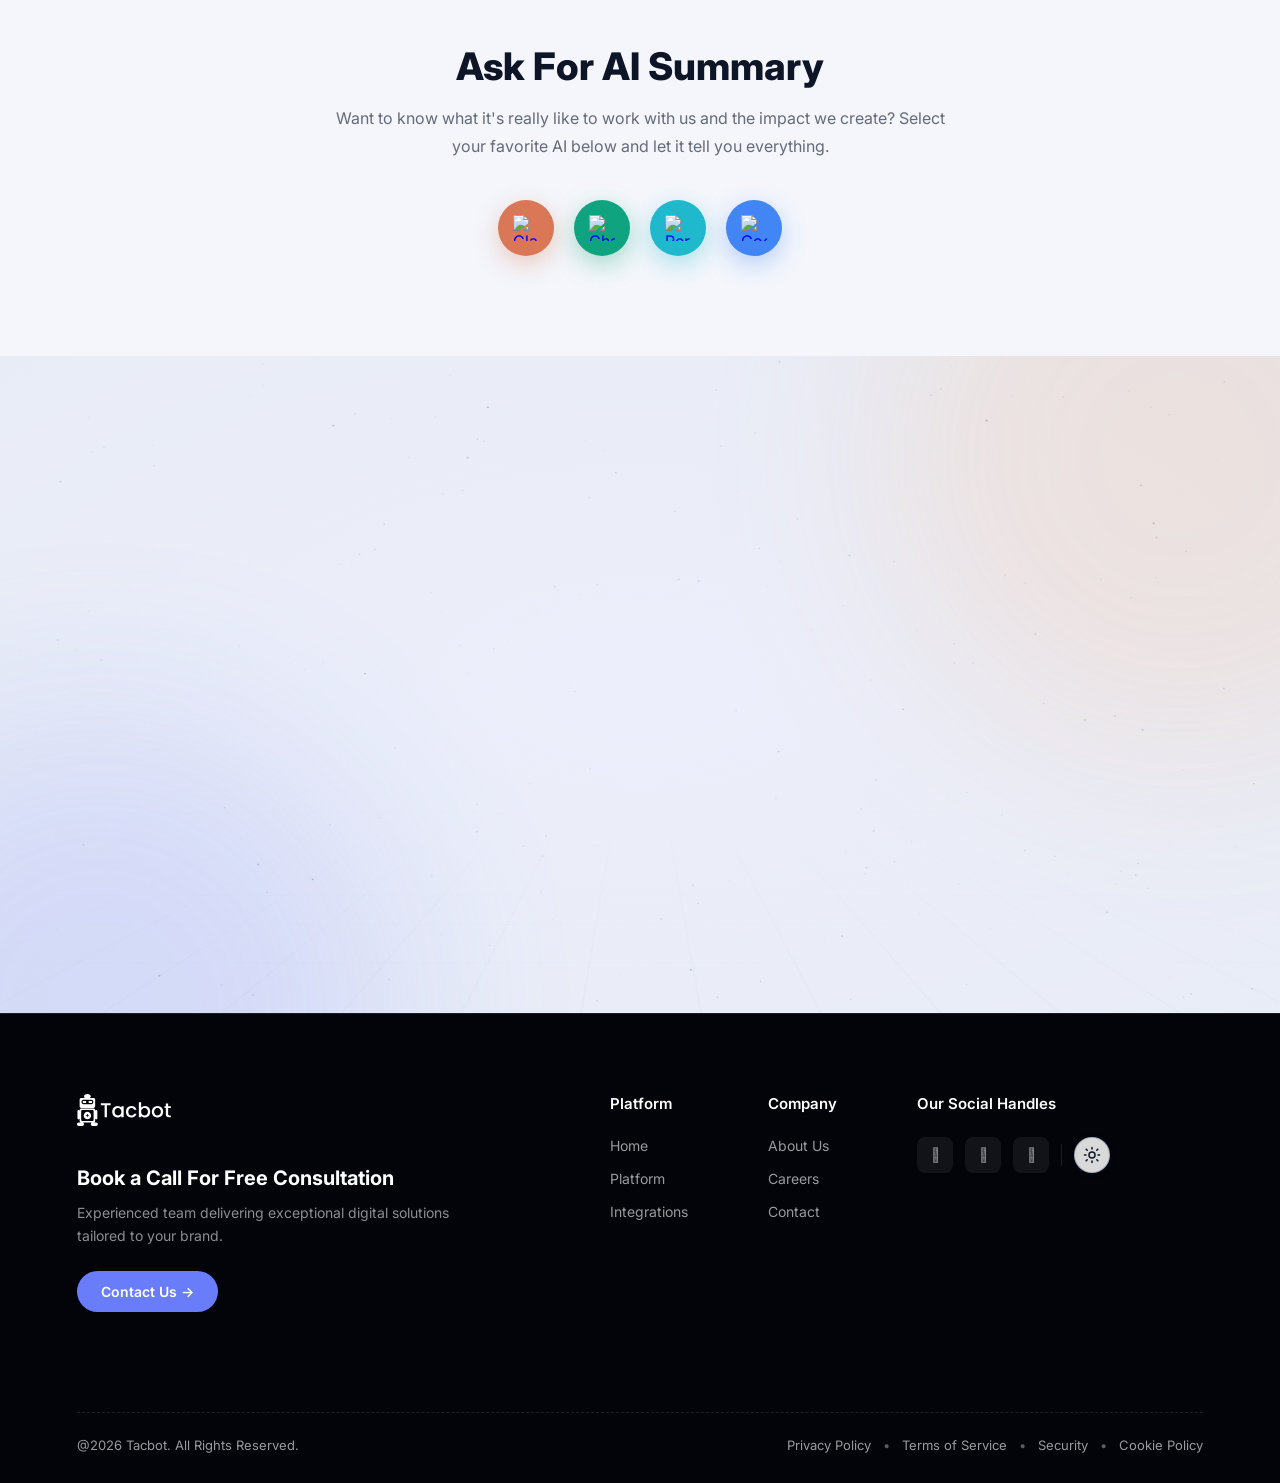
==== commit eb5c7653: "Fix Safari compatibility, diagram iframe sizing, asset paths, nav links, and vendor scorecard CTA" ====
--- a/index.html
+++ b/index.html
@@ -8,12 +8,12 @@
 <meta name="keywords" content="AI Ticketing, Automated Support, AI Helpdesk, Intelligent Ticketing, AI-Powered Workflow, Smart Ticketing System, Support Automation, AI Service Desk, ITSM AI, AI Customer Support, AI Incident Management, AI Helpdesk Automation, AI-Driven Workflows, AI Workflow Management, AI Support Solutions">
 <meta property="og:title" content="AI-Powered Ticketing Workflow | Automate & Optimize Support Operations">
 <meta property="og:description" content="Unlock AI-driven workflows today. Transform support operations with intelligent automation and seamless incident management. Sign up in minutes for immediate results.">
-<link rel="icon" type="image/png" href="assets/favicon/favicon-32x32.png">
+<link rel="icon" type="image/png" href="Assets/favicon/favicon-32x32.png">
 <link rel="preconnect" href="https://fonts.googleapis.com">
 <link rel="preconnect" href="https://fonts.gstatic.com" crossorigin>
 <link href="https://fonts.googleapis.com/css2?family=Inter:wght@300;400;500;600;700;800;900&display=swap" rel="stylesheet">
 <link rel="stylesheet" href="https://cdnjs.cloudflare.com/ajax/libs/font-awesome/6.5.1/css/all.min.css">
-<link rel="stylesheet" href="assets/css/style.css">
+<link rel="stylesheet" href="Assets/css/style.css">
 </head>
 <body>
 
@@ -22,8 +22,8 @@
     <div class="nav-left">
       <a href="index.html" class="nav-logo">
         <div class="nav-logo-mark">
-          <img src="assets/images/logos/Logo-white.svg" alt="Tacbot" class="logo-light">
-          <img src="assets/images/logos/Logo-white.svg" alt="Tacbot" class="logo-dark">
+          <img src="Assets/images/logos/Logo-white.svg" alt="Tacbot" class="logo-light">
+          <img src="Assets/images/logos/Logo-white.svg" alt="Tacbot" class="logo-dark">
         </div>
       </a>
     </div>
@@ -34,7 +34,6 @@
         <!-- <a href="product.html">Platform</a> -->
         <a href="platform.html">Platform</a>
         <a href="integrations.html">Integrations</a>
-<!--
         <div class="nav-item">
           <a href="use-cases.html" class="nav-trigger">Solutions <i class="fa-solid fa-chevron-down nav-caret"></i></a>
           <div class="nav-dropdown">
@@ -46,7 +45,6 @@
             <a href="use-cases.html#compliance">Compliance Evidence</a>
           </div>
         </div>
--->
         <div class="nav-item">
           <a href="about.html" class="nav-trigger">Company <i class="fa-solid fa-chevron-down nav-caret"></i></a>
           <div class="nav-dropdown">
@@ -86,7 +84,7 @@
     <p class="hero-sub">Tacbot is an AIOps-driven Platform that unifies your entire support ecosystem. One platform for every Vendor ticket, one calendar for every outage, and one source of truth for Vendor Support Excellence.</p>
     <div class="hero-ctas">
       <a href="contact.html" class="btn-primary">Request a Demo</a>
-      <button class="btn-secondary">See the Vendor Scorecard</button>
+      <a href="platform.html#feat-b" class="btn-secondary">See the Vendor Scorecard</a>
     </div>
   </div>
 
@@ -345,7 +343,7 @@
             <div class="mockup-body sync-bridge">
               <div class="sync-left">
                 <div class="sync-source-card">
-                  <img src="assets/images/logos/Logo.svg" alt="Tacbot">
+                  <img src="Assets/images/logos/Logo.svg" alt="Tacbot">
                   <span>Tacbot Platform</span>
                 </div>
               </div>
@@ -499,7 +497,7 @@
 
     Center hub
     <div class="eco-hub" id="ecoHub">
-      <img src="assets/images/logos/Logo-jump.svg" alt="Tacbot" style="width: 48px; height: 58px;">
+      <img src="Assets/images/logos/Logo-jump.svg" alt="Tacbot" style="width: 48px; height: 58px;">
     </div>
 
     Inbound ring (left arc)
@@ -602,7 +600,7 @@
         <!-- Left: Headline -->
         <div class="praha-left">
           <h2 class="praha-title">
-            150 Years of <br>
+            150 Man-Years of <br>
             <span class="praha-italic">Operational</span> <br>
             Battle-Scars.
           </h2>
@@ -691,8 +689,8 @@
     <!-- Left Column -->
     <div class="nf-left">
       <div class="nf-logo">
-        <img src="assets/images/logos/Logo-white.svg" alt="Tacbot" class="logo-light">
-        <img src="assets/images/logos/Logo-white.svg" alt="Tacbot" class="logo-dark">
+        <img src="Assets/images/logos/Logo-white.svg" alt="Tacbot" class="logo-light">
+        <img src="Assets/images/logos/Logo-white.svg" alt="Tacbot" class="logo-dark">
       </div>
       <h3 class="nf-heading">Book a Call For Free Consultation</h3>
       <p class="nf-desc">Experienced team delivering exceptional digital solutions tailored to your brand.</p>
@@ -761,7 +759,7 @@
 <script src="https://cdn.jsdelivr.net/npm/d3@7/dist/d3.min.js"></script>
 <script src="https://cdn.jsdelivr.net/npm/topojson-client@3/dist/topojson-client.min.js"></script>
 
-<script src="assets/js/main.js?v=8"></script>
+<script src="Assets/js/main.js?v=8"></script>
 <script>
 /* Hero content visibility — GSAP in script.js handles the animated
    entrance; this is just a safety net in case GSAP hasn't run yet. */
--- a/Assets/css/style.css
+++ b/Assets/css/style.css
@@ -0,0 +1,4349 @@
+*, *::before, *::after { margin: 0; padding: 0; box-sizing: border-box; font-family: 'Inter', sans-serif; }
+html { scroll-behavior: smooth; }
+[id] { scroll-margin-top: 80px; }
+
+/* ── THEME VARIABLES ──────────────────────────────────── */
+:root {
+  --blue: #697dfb;
+  --blue-hover: #8394ff;
+  --blue-glow: rgba(105,125,251,0.5);
+  --px: clamp(20px, 6vw, 108px);
+
+  /* Dark mode (default) */
+  --bg:              #04060f;
+  --bg-2:            #060912;
+  --bg-3:            #02040a;
+  --surface:         rgba(255,255,255,0.03);
+  --surface-2:       rgba(255,255,255,0.05);
+  --border:          rgba(255,255,255,0.08);
+  --border-2:        rgba(255,255,255,0.06);
+  --border-hover:    rgba(255,255,255,0.14);
+  --text-primary:    #ffffff;
+  --text-secondary:  rgba(255,255,255,0.55);
+  --text-muted:      rgba(255,255,255,0.35);
+  --text-subtle:     rgba(255,255,255,0.25);
+  --text-nav:        rgba(255,255,255,0.65);
+  --nav-active:      rgba(255,255,255,0.12);
+  --nav-bg:          rgba(255,255,255,0.05);
+  --nav-border:      rgba(255,255,255,0.1);
+  --nav-scrolled:    rgba(4,6,15,0.88);
+  --node-bg:         rgba(255,255,255,0.04);
+  --node-border:     rgba(255,255,255,0.09);
+  --scrollbar-bg:    var(--bg);
+  --pain-bg:         rgba(255,255,255,0.02);
+  --pain-border:     rgba(255,255,255,0.04);
+  --mobile-menu-bg:  #04060f;
+  --mobile-link:     rgba(255,255,255,0.4);
+  --footer-border:   rgba(255,255,255,0.1);
+  --footer-dashed:   rgba(255,255,255,0.1);
+  --footer-link:     rgba(255,255,255,0.6);
+  --footer-text:     rgba(255,255,255,0.6);
+  --soc-bg:          rgba(255,255,255,0.06);
+  --notif-bg:        rgba(0,0,0,0.2);
+  --notif-border:    rgba(255,255,255,0.06);
+  --notif-fade-from: rgba(6,9,18,0.9);
+  --portal-bg:       rgba(255,255,255,0.04);
+  --portal-border:   rgba(255,255,255,0.08);
+  --team-row-bg:     rgba(255,255,255,0.03);
+  --team-row-border: rgba(255,255,255,0.06);
+  --notif-item-hover:rgba(255,255,255,0.04);
+  --cal-bg:          rgba(255,255,255,0.03);
+  --cal-border:      rgba(255,255,255,0.07);
+  --scbar-bg:        rgba(255,255,255,0.06);
+  --prague-card:     rgba(255,255,255,0.015);
+  --prague-border:   rgba(255,255,255,0.06);
+  --prague-top-border: rgba(255,255,255,0.05);
+  --prague-dot:      rgba(255,255,255,0.15);
+  --cta-container-bg: rgba(255,255,255,0.02);
+  --cta-container-border: rgba(255,255,255,0.05);
+  --cta-grid:        rgba(255,255,255,0.03);
+  --cta-shadow: 0 20px 60px rgba(0, 0, 0, 0.25), inset 0 1px 0 rgba(255, 255, 255, 0.1);
+  --h1-gradient:     linear-gradient(180deg, #fff 0%, rgba(255,255,255,0.72) 100%);
+  --cta-title-gradient: linear-gradient(180deg, #ffffff 0%, rgba(255,255,255,0.6) 100%);
+  --footer-grid:     rgba(255,255,255,0.03);
+  --eco-section-bg:  #060912;
+  --cap-section-bg:  #04060f;
+}
+
+/* ── LIGHT MODE ──────────────────────────────────────── */
+[data-theme="light"] {
+  --blue: #0e2742;
+  --blue-hover: #16325B;
+  --blue-glow: rgba(14,39,66,0.5);
+  --bg:              #f4f6fb;
+  --bg-2:            #eef0f8;
+  --bg-3:            #e8ecf5;
+  --surface:         rgba(255,255,255,0.85);
+  --surface-2:       rgba(255,255,255,0.9);
+  --border:          rgba(22,50,91,0.12);
+  --border-2:        rgba(22,50,91,0.08);
+  --border-hover:    rgba(22,50,91,0.22);
+  --text-primary:    #0d1527;
+  --text-secondary:  rgba(13,21,39,0.62);
+  --text-muted:      rgba(13,21,39,0.45);
+  --text-subtle:     rgba(13,21,39,0.32);
+  --text-nav:        rgba(13,21,39,0.7);
+  --nav-active:      rgba(22,50,91,0.1);
+  --nav-bg:          rgba(255,255,255,0.75);
+  --nav-border:      rgba(22,50,91,0.12);
+  --nav-scrolled:    rgba(244,246,251,0.92);
+  --node-bg:         rgba(255,255,255,0.8);
+  --node-border:     rgba(22,50,91,0.12);
+  --scrollbar-bg:    var(--bg);
+  --pain-bg:         rgba(255,255,255,0.7);
+  --pain-border:     rgba(22,50,91,0.1);
+  --mobile-menu-bg:  #f4f6fb;
+  --mobile-link:     rgba(13,21,39,0.5);
+  --footer-border:   rgba(22,50,91,0.12);
+  --footer-dashed:   rgba(22,50,91,0.12);
+  --footer-link:     rgba(13,21,39,0.55);
+  --footer-text:     rgba(13,21,39,0.55);
+  --soc-bg:          rgba(22,50,91,0.08);
+  --notif-bg:        rgba(255,255,255,0.7);
+  --notif-border:    rgba(22,50,91,0.1);
+  --notif-fade-from: rgba(238,240,248,0.95);
+  --portal-bg:       rgba(255,255,255,0.7);
+  --portal-border:   rgba(22,50,91,0.1);
+  --team-row-bg:     rgba(255,255,255,0.7);
+  --team-row-border: rgba(22,50,91,0.1);
+  --notif-item-hover: rgba(22,50,91,0.05);
+  --cal-bg:          rgba(255,255,255,0.7);
+  --cal-border:      rgba(22,50,91,0.1);
+  --scbar-bg:        rgba(22,50,91,0.08);
+  --prague-card:     rgba(255,255,255,0.75);
+  --prague-border:   rgba(22,50,91,0.12);
+  --prague-top-border: rgba(22,50,91,0.08);
+  --prague-dot:      rgba(22,50,91,0.15);
+  --cta-container-bg: rgba(255,255,255,0.8);
+  --cta-container-border: rgba(22,50,91,0.12);
+  --cta-grid:        rgba(22,50,91,0.04);
+  --cta-shadow: 0 10px 30px rgba(22, 50, 91, 0.03), inset 0 1px 0 rgba(255, 255, 255, 0.6);
+  --h1-gradient:     linear-gradient(180deg, #0d1527 0%, rgba(13,21,39,0.75) 100%);
+  --cta-title-gradient: linear-gradient(180deg, #0d1527 0%, rgba(13,21,39,0.7) 100%);
+  --footer-grid:     rgba(22,50,91,0.04);
+  --eco-section-bg:  #eef0f8;
+  --cap-section-bg:  #f4f6fb;
+}
+
+/* ── DARK MODE — explicit section-level scoping ───────────────────────────
+   Lets sections with data-theme="dark" restore dark vars even when
+   <html data-theme="light"> is active.
+─────────────────────────────────────────────────────────────────────────── */
+[data-theme="dark"] {
+  --blue: #697dfb;
+  --blue-hover: #8394ff;
+  --blue-glow: rgba(105,125,251,0.5);
+  --bg:              #04060f;
+  --bg-2:            #060912;
+  --bg-3:            #02040a;
+  --surface:         rgba(255,255,255,0.03);
+  --surface-2:       rgba(255,255,255,0.05);
+  --border:          rgba(255,255,255,0.08);
+  --border-2:        rgba(255,255,255,0.06);
+  --border-hover:    rgba(255,255,255,0.14);
+  --text-primary:    #ffffff;
+  --text-secondary:  rgba(255,255,255,0.55);
+  --text-muted:      rgba(255,255,255,0.35);
+  --text-subtle:     rgba(255,255,255,0.25);
+  --text-nav:        rgba(255,255,255,0.65);
+  --nav-active:      rgba(255,255,255,0.12);
+  --nav-bg:          rgba(255,255,255,0.05);
+  --nav-border:      rgba(255,255,255,0.1);
+  --nav-scrolled:    rgba(4,6,15,0.88);
+  --node-bg:         rgba(255,255,255,0.04);
+  --node-border:     rgba(255,255,255,0.09);
+  --scrollbar-bg:    #04060f;
+  --pain-bg:         rgba(255,255,255,0.02);
+  --pain-border:     rgba(255,255,255,0.04);
+  --mobile-menu-bg:  #04060f;
+  --mobile-link:     rgba(255,255,255,0.4);
+  --footer-border:   rgba(255,255,255,0.1);
+  --footer-dashed:   rgba(255,255,255,0.1);
+  --footer-link:     rgba(255,255,255,0.6);
+  --footer-text:     rgba(255,255,255,0.6);
+  --soc-bg:          rgba(255,255,255,0.06);
+  --notif-bg:        rgba(0,0,0,0.2);
+  --notif-border:    rgba(255,255,255,0.06);
+  --notif-fade-from: rgba(6,9,18,0.9);
+  --portal-bg:       rgba(255,255,255,0.04);
+  --portal-border:   rgba(255,255,255,0.08);
+  --team-row-bg:     rgba(255,255,255,0.03);
+  --team-row-border: rgba(255,255,255,0.06);
+  --notif-item-hover:rgba(255,255,255,0.04);
+  --cal-bg:          rgba(255,255,255,0.03);
+  --cal-border:      rgba(255,255,255,0.07);
+  --scbar-bg:        rgba(255,255,255,0.06);
+  --prague-card:     rgba(255,255,255,0.015);
+  --prague-border:   rgba(255,255,255,0.06);
+  --prague-top-border: rgba(255,255,255,0.05);
+  --prague-dot:      rgba(255,255,255,0.15);
+  --cta-container-bg: rgba(255,255,255,0.02);
+  --cta-container-border: rgba(255,255,255,0.05);
+  --cta-grid:        rgba(255,255,255,0.03);
+  --cta-shadow: 0 20px 60px rgba(0,0,0,0.25), inset 0 1px 0 rgba(255,255,255,0.1);
+  --h1-gradient:     linear-gradient(180deg, #fff 0%, rgba(255,255,255,0.72) 100%);
+  --cta-title-gradient: linear-gradient(180deg, #ffffff 0%, rgba(255,255,255,0.6) 100%);
+  --footer-grid:     rgba(255,255,255,0.03);
+  --eco-section-bg:  #060912;
+  --cap-section-bg:  #04060f;
+  color: #ffffff;
+}
+
+.hero-bottom-fade { display: none; }
+
+/* ── LIGHT MODE — component overrides ── */
+[data-theme="light"] body { color: var(--text-primary); }
+[data-theme="light"] .nav-logo { color: var(--text-primary); }
+[data-theme="light"] .nav-hamburger span { background: var(--text-primary); }
+/* h1 uses gradient text (-webkit-text-fill-color:transparent) so must override background+fill */
+[data-theme="light"] h1 {
+  background: var(--h1-gradient);
+  -webkit-background-clip: text;
+  -webkit-text-fill-color: transparent;
+  background-clip: text;
+}
+[data-theme="light"] .hero-sub { color: var(--text-secondary); }
+[data-theme="light"] .spots { color: var(--text-muted); }
+[data-theme="light"] .hero-badge { color: var(--text-secondary); background: rgba(255,255,255,0.6); border-color: rgba(22,50,91,0.15); }
+[data-theme="light"] .section-eyebrow { color: var(--text-muted); }
+[data-theme="light"] .problem-title { color: var(--text-primary); }
+[data-theme="light"] .stat-num { color: var(--text-primary); }
+[data-theme="light"] .stat-unit { color: var(--text-muted); }
+[data-theme="light"] .card-desc { color: var(--text-secondary); }
+[data-theme="light"] .card-desc strong { color: var(--text-primary); }
+[data-theme="light"] .notif-vendor { color: rgba(13,21,39,0.75); }
+[data-theme="light"] .notif-subject { color: var(--text-muted); }
+[data-theme="light"] .notif-item { border-bottom-color: rgba(22,50,91,0.06); }
+[data-theme="light"] .portal-chip { color: var(--text-secondary); border-color: rgba(15, 23, 42, 0.15); }
+[data-theme="light"] .portal-chip:hover { color: var(--text-primary); }
+[data-theme="light"] .sla-chart-labels { color: var(--text-subtle); }
+[data-theme="light"] .sla-chart-bottom { color: var(--text-subtle); }
+[data-theme="light"] .sla-line { stroke: #2563eb; }
+[data-theme="light"] .cap-eyebrow { color: #2563eb; }
+[data-theme="light"] .cap-title { color: var(--text-primary); }
+[data-theme="light"] .cap-sub { color: var(--text-secondary); }
+[data-theme="light"] .feat-label { color: rgba(37,99,235,0.75); }
+[data-theme="light"] .feat-h { color: var(--text-primary); }
+[data-theme="light"] .feat-desc { color: var(--text-secondary); }
+[data-theme="light"] .feat-list li { color: var(--text-secondary); }
+[data-theme="light"] .vc-label { color: var(--text-muted); }
+[data-theme="light"] .cal-month { color: var(--text-primary); }
+[data-theme="light"] .cal-nav { color: var(--text-muted); }
+[data-theme="light"] .cal-day-label { color: var(--text-muted); }
+[data-theme="light"] .cal-cell { color: var(--text-muted); }
+[data-theme="light"] .cal-conflict-toast { color: var(--text-secondary); }
+[data-theme="light"] .sc-name { color: rgba(13,21,39,0.85); }
+[data-theme="light"] .sc-num { color: var(--text-primary); }
+[data-theme="light"] .eco-eyebrow { color: #2563eb; }
+[data-theme="light"] .eco-title { color: var(--text-primary); }
+[data-theme="light"] .eco-sub { color: var(--text-secondary); }
+[data-theme="light"] .eco-cat { color: var(--text-muted); }
+[data-theme="light"] .eco-cat strong { color: var(--text-primary); }
+[data-theme="light"] .eco-api-note { color: var(--text-subtle); }
+[data-theme="light"] .eco-node span { color: var(--text-muted); }
+[data-theme="light"] .eco-node i { color: var(--text-primary); }
+[data-theme="light"] .eco-node:hover { background: rgba(22,50,91,0.08); border-color: rgba(22,50,91,0.2); }
+[data-theme="light"] .eco-hub { background: var(--blue); }
+[data-theme="light"] .eco-hub-label { color: rgba(255,255,255,0.9); }
+[data-theme="light"] .praha-title { color: var(--text-primary); }
+[data-theme="light"] .praha-italic { color: rgba(13,21,39,0.6); }
+[data-theme="light"] .p-avatar-text { color: var(--text-muted); }
+[data-theme="light"] .praha-body { color: var(--text-secondary); }
+[data-theme="light"] .praha-pain p { color: var(--text-primary); }
+[data-theme="light"] .praha-pain svg { stroke: #2563eb; }
+[data-theme="light"] .praha-closing p { color: var(--text-muted); }
+[data-theme="light"] .praha-closing span { color: var(--text-primary); }
+[data-theme="light"] .praha-eyebrow { color: var(--text-muted); }
+[data-theme="light"] .cta-eyebrow { color: #2563eb; background: rgba(37,99,235,0.1); border-color: rgba(37,99,235,0.25); }
+[data-theme="light"] .cta-sub { color: var(--text-secondary); }
+/* cta-title also uses gradient text — override with dark gradient */
+[data-theme="light"] .cta-title {
+  background: var(--cta-title-gradient);
+  -webkit-background-clip: text;
+  -webkit-text-fill-color: transparent;
+  background-clip: text;
+}
+[data-theme="light"] .nf-heading { color: var(--text-primary); }
+[data-theme="light"] .nf-desc { color: var(--text-secondary); }
+[data-theme="light"] .nf-social-title { color: var(--text-secondary); }
+[data-theme="light"] .nf-soc-link { color: var(--text-primary); }
+[data-theme="light"] .nf-col h4 { color: var(--text-primary); }
+[data-theme="light"] .nf-col a { color: var(--footer-link); }
+[data-theme="light"] .nf-col a:hover { color: var(--text-primary); }
+[data-theme="light"] .nf-bottom { color: var(--footer-text); }
+[data-theme="light"] .btn-secondary { color: var(--text-primary); border-color: rgba(22,50,91,0.22); background: rgba(255,255,255,0.6); }
+[data-theme="light"] .btn-secondary:hover { border-color: rgba(22,50,91,0.5); background: rgba(255,255,255,0.9); }
+[data-theme="light"] .cta-btn-sec { color: var(--text-primary); border-color: rgba(22,50,91,0.2); background: rgba(255,255,255,0.6); }
+[data-theme="light"] .cta-btn-sec:hover { background: rgba(255,255,255,0.9); border-color: rgba(22,50,91,0.35); }
+[data-theme="light"] .below-hero { background: var(--bg-2); color: var(--text-subtle); }
+[data-theme="light"] .below-hero { background: var(--bg-2); color: var(--text-subtle); }
+[data-theme="light"] .hero-bottom-fade { background: linear-gradient(to top, var(--bg) 0%, transparent 100%); }
+
+/* Light mode: extra component fixes */
+[data-theme="light"] .bento-card::after { background: radial-gradient(ellipse at 50% 0%, rgba(22,50,91,0.04) 0%, transparent 65%); }
+[data-theme="light"] .visual-card::before { background: radial-gradient(ellipse 80% 50% at 50% -10%, rgba(22,50,91,0.08) 0%, transparent 70%); }
+[data-theme="light"] .cap-section::before { background: radial-gradient(ellipse 60% 40% at 50% 0%, rgba(22,50,91,0.06) 0%, transparent 70%); }
+[data-theme="light"] .eco-section::before { background: radial-gradient(ellipse 70% 50% at 50% 50%, rgba(22,50,91,0.08) 0%, transparent 70%); }
+[data-theme="light"] .cta-glow-left { opacity: 0.16; background: #697dfb; filter: blur(100px); }
+[data-theme="light"] .cta-glow-right { opacity: 0.12; background: #fb923c; filter: blur(100px); }
+[data-theme="light"] .cta-container {
+  background: rgba(255, 255, 255, 0.85);
+  border-color: rgba(105, 125, 251, 0.18);
+  box-shadow: 0 20px 40px rgba(22, 50, 91, 0.06), inset 0 1px 0 rgba(255, 255, 255, 0.8);
+}
+[data-theme="light"] .sla-threshold-line { stroke: rgba(239,68,68,0.5); }
+[data-theme="light"] .cal-today { background: rgba(22,50,91,0.1); border-color: rgba(22,50,91,0.25); }
+[data-theme="light"] .problem-section::before { background: linear-gradient(90deg, transparent, rgba(22,50,91,0.15), transparent); }
+[data-theme="light"] .eco-hub { box-shadow: 0 0 40px rgba(22,50,91,0.2), 0 0 80px rgba(22,50,91,0.1); }
+[data-theme="light"] .cta-container::before { background: linear-gradient(90deg, transparent, rgba(22,50,91,0.3), transparent); }
+[data-theme="light"] nav.scrolled { box-shadow: 0 1px 20px rgba(22,50,91,0.08); }
+
+/* ── PROBLEM SECTION — light mode variation ── */
+.problem-section--light {
+  background: var(--bg-3); /* matches Tacbot Edge section */
+  position: relative;
+  overflow: hidden;
+}
+
+/* Scope the glass overlay so it only covers within the problem section */
+.problem-section--light .praha-glass-overlay {
+  backdrop-filter: blur(60px);
+  -webkit-backdrop-filter: blur(60px);
+}
+
+/* Lift header and grid above the blob layer */
+.problem-section--light .problem-header,
+.problem-section--light .bento-grid {
+  position: relative;
+  z-index: 10;
+}
+
+/* Decorative top border accent */
+.problem-section--light::before {
+  background: linear-gradient(90deg, transparent, rgba(22,50,91,0.18), transparent);
+}
+
+/* Cards: crisp white with blue-grey tinted border */
+.problem-section--light .bento-card {
+  background: rgba(255,255,255,0.88);
+  border-color: rgba(22,50,91,0.1);
+  box-shadow: 0 2px 16px rgba(22,50,91,0.06), 0 1px 4px rgba(22,50,91,0.04);
+  backdrop-filter: blur(8px);
+}
+.problem-section--light .bento-card:hover {
+  border-color: rgba(22,50,91,0.2);
+  box-shadow: 0 8px 32px rgba(22,50,91,0.1), 0 2px 8px rgba(22,50,91,0.06);
+}
+.problem-section--light .bento-card::after {
+  background: radial-gradient(ellipse at 50% 0%, rgba(22,50,91,0.04) 0%, transparent 65%);
+}
+
+/* Text colours — dark ink on light backgrounds */
+.problem-section--light .section-eyebrow   { color: var(--text-muted); letter-spacing: 2.5px; }
+.problem-section--light .problem-title     { color: var(--text-primary); }
+.problem-section--light .stat-num          { color: var(--text-primary); }
+.problem-section--light .stat-unit         { color: var(--text-muted); }
+.problem-section--light .card-desc         { color: var(--text-secondary); }
+.problem-section--light .card-desc strong  { color: var(--text-primary); }
+.problem-section--light .card-desc em      { color: #e35b1a; }
+
+/* Tags — keep vibrant on light bg */
+.problem-section--light .card-tag--red    { background: rgba(239,68,68,0.08);  color: #dc2626; border-color: rgba(239,68,68,0.18); }
+.problem-section--light .card-tag--orange { background: rgba(234,88,12,0.08);  color: #c2410c; border-color: rgba(234,88,12,0.18); }
+
+/* Notification stream */
+.problem-section--light .notif-viewport {
+  background: rgba(232,236,245,0.7);
+  border-color: rgba(22,50,91,0.12);
+}
+.problem-section--light .notif-viewport::before { background: linear-gradient(to bottom, rgba(232,236,245,0.97), transparent); }
+.problem-section--light .notif-viewport::after  { background: linear-gradient(to top,   rgba(232,236,245,0.97), transparent); }
+.problem-section--light .notif-item             { border-bottom-color: rgba(22,50,91,0.07); }
+.problem-section--light .notif-item:hover       { background: rgba(22,50,91,0.04); }
+.problem-section--light .notif-vendor           { color: rgba(13,21,39,0.8); }
+.problem-section--light .notif-subject          { color: rgba(13,21,39,0.45); }
+
+/* Portal grid chips */
+.problem-section--light .portal-chip {
+  background: rgba(232,236,245,0.65);
+  border-color: rgba(22,50,91,0.12);
+  color: rgba(13,21,39,0.82);
+}
+.problem-section--light .portal-chip:hover {
+  background: rgba(249,115,22,0.06);
+  border-color: rgba(249,115,22,0.25);
+  color: #0d1527;
+}
+
+/* SLA chart */
+.problem-section--light .sla-chart-labels  { color: rgba(13,21,39,0.35); }
+.problem-section--light .sla-chart-bottom  { color: rgba(13,21,39,0.35); }
+.problem-section--light .sla-line          { stroke: #2563eb; }
+.problem-section--light .sla-threshold-line { stroke: rgba(239,68,68,0.5); }
+
+/* ── DARK SECTION overrides — must come AFTER light overrides to win on specificity tie ── */
+[data-theme="dark"] .section-eyebrow  { color: rgba(255,255,255,0.4); }
+[data-theme="dark"] .problem-title    { color: #ffffff; }
+[data-theme="dark"] .stat-num         { color: #ffffff; }
+[data-theme="dark"] .stat-unit        { color: rgba(255,255,255,0.4); }
+[data-theme="dark"] .card-desc        { color: rgba(255,255,255,0.55); }
+[data-theme="dark"] .card-desc strong { color: #ffffff; }
+[data-theme="dark"] .notif-vendor     { color: rgba(255,255,255,0.75); }
+[data-theme="dark"] .notif-subject    { color: rgba(255,255,255,0.4); }
+[data-theme="dark"] .notif-item       { border-bottom-color: rgba(255,255,255,0.05); }
+[data-theme="dark"] .portal-chip      { color: rgba(255,255,255,0.85); border-color: rgba(255,255,255,0.15); }
+[data-theme="dark"] .sla-chart-labels { color: rgba(255,255,255,0.25); }
+[data-theme="dark"] .sla-chart-bottom { color: rgba(255,255,255,0.25); }
+[data-theme="dark"] .sla-line         { stroke: #697dfb; }
+[data-theme="dark"] .sla-threshold-line { stroke: rgba(239,68,68,0.45); }
+[data-theme="dark"] .stress-total-bar { background: rgba(239,68,68,0.06); border-color: rgba(239,68,68,0.15); }
+[data-theme="dark"] .eco-eyebrow      { color: #697dfb; }
+[data-theme="dark"] .eco-title        { color: #ffffff; }
+[data-theme="dark"] .eco-sub          { color: rgba(255,255,255,0.55); }
+[data-theme="dark"] .eco-cat          { color: rgba(255,255,255,0.4); }
+[data-theme="dark"] .eco-cat strong   { color: #ffffff; }
+[data-theme="dark"] .eco-api-note     { color: rgba(255,255,255,0.25); }
+[data-theme="dark"] .eco-node span    { color: rgba(255,255,255,0.4); }
+[data-theme="dark"] .eco-node i       { color: #ffffff; }
+[data-theme="dark"] .eco-hub          { background: #697dfb; box-shadow: 0 0 40px rgba(105,125,251,0.3), 0 0 80px rgba(105,125,251,0.12); }
+[data-theme="dark"] .eco-hub-label    { color: rgba(255,255,255,0.9); }
+[data-theme="dark"] .praha-title      { color: #ffffff; }
+[data-theme="dark"] .praha-italic     { color: rgba(255,255,255,0.6); }
+[data-theme="dark"] .p-avatar-text    { color: rgba(255,255,255,0.4); }
+[data-theme="dark"] .praha-body       { color: rgba(255,255,255,0.55); }
+[data-theme="dark"] .praha-pain p     { color: #ffffff; }
+[data-theme="dark"] .praha-pain svg   { stroke: #697dfb; }
+[data-theme="dark"] .praha-closing p  { color: rgba(255,255,255,0.4); }
+[data-theme="dark"] .praha-closing span { color: #ffffff; }
+[data-theme="dark"] .praha-eyebrow    { color: rgba(255,255,255,0.4); }
+[data-theme="dark"] .cta-eyebrow      { color: #697dfb; background: rgba(105,125,251,0.1); border-color: rgba(105,125,251,0.25); }
+[data-theme="dark"] .cta-sub          { color: rgba(255,255,255,0.55); }
+[data-theme="dark"] .cta-title        { background: var(--cta-title-gradient); -webkit-background-clip: text; -webkit-text-fill-color: transparent; background-clip: text; }
+[data-theme="dark"] .btn-secondary    { color: #ffffff; border-color: rgba(255,255,255,0.14); background: rgba(255,255,255,0.05); }
+[data-theme="dark"] .cta-btn-sec      { color: #ffffff; border-color: rgba(255,255,255,0.14); background: rgba(255,255,255,0.05); }
+[data-theme="dark"] .problem-section::before { background: linear-gradient(90deg, transparent, rgba(105,125,251,0.12), transparent); }
+[data-theme="dark"] .eco-section::before { background: radial-gradient(ellipse 70% 50% at 50% 50%, rgba(105,125,251,0.1) 0%, transparent 70%); }
+[data-theme="dark"] .cta-glow-left    { background: rgba(105,125,251,0.5); opacity: 0.4; }
+[data-theme="dark"] .cta-glow-right   { background: rgba(251,191,36,0.4); opacity: 0.25; }
+[data-theme="dark"] .cta-container::before { background: linear-gradient(90deg, transparent, rgba(255,255,255,0.08), transparent); }
+[data-theme="dark"] .cal-today        { background: rgba(255,255,255,0.1); border-color: rgba(255,255,255,0.2); }
+[data-theme="dark"] .bento-card::after { background: radial-gradient(ellipse at 50% 0%, rgba(105,125,251,0.04) 0%, transparent 65%); }
+[data-theme="dark"] .visual-card::before { background: radial-gradient(ellipse 80% 50% at 50% -10%, rgba(105,125,251,0.1) 0%, transparent 70%); }
+[data-theme="dark"] img.logo-light { display: block; }
+[data-theme="dark"] img.logo-dark  { display: none; }
+[data-theme="dark"] .nf-logo .logo-light { display: block; }
+[data-theme="dark"] .nf-logo .logo-dark  { display: none; }
+[data-theme="dark"] .nf-heading   { color: #ffffff; }
+[data-theme="dark"] .nf-desc      { color: rgba(255,255,255,0.55); }
+[data-theme="dark"] .nf-social-title { color: rgba(255,255,255,0.55); }
+[data-theme="dark"] .nf-soc-link  { color: #ffffff; }
+[data-theme="dark"] .nf-col h4    { color: #ffffff; }
+[data-theme="dark"] .nf-col a     { color: rgba(255,255,255,0.6); }
+[data-theme="dark"] .nf-col a:hover { color: #ffffff; }
+[data-theme="dark"] .nf-bottom    { color: rgba(255,255,255,0.6); }
+[data-theme="dark"] .cap-eyebrow  { color: #697dfb; }
+[data-theme="dark"] .cap-title    { color: #ffffff; }
+[data-theme="dark"] .cap-sub      { color: rgba(255,255,255,0.55); }
+[data-theme="dark"] .feat-label   { color: rgba(105,125,251,0.75); }
+[data-theme="dark"] .feat-h       { color: #ffffff; }
+[data-theme="dark"] .feat-desc    { color: rgba(255,255,255,0.55); }
+[data-theme="dark"] .feat-list li { color: rgba(255,255,255,0.55); }
+[data-theme="dark"] .vc-label     { color: rgba(255,255,255,0.35); }
+[data-theme="dark"] .cal-month    { color: #ffffff; }
+[data-theme="dark"] .cal-nav      { color: rgba(255,255,255,0.35); }
+[data-theme="dark"] .cal-day-label { color: rgba(255,255,255,0.35); }
+[data-theme="dark"] .cal-cell     { color: rgba(255,255,255,0.35); }
+[data-theme="dark"] .cal-conflict-toast { color: rgba(255,255,255,0.55); }
+[data-theme="dark"] .sc-name      { color: rgba(255,255,255,0.85); }
+[data-theme="dark"] .sc-num       { color: #ffffff; }
+[data-theme="dark"] .cap-section::before { background: radial-gradient(ellipse 60% 40% at 50% 0%, rgba(105,125,251,0.08) 0%, transparent 70%); }
+
+html { scroll-behavior: smooth; }
+.no-transitions,
+.no-transitions * {
+  transition: none !important;
+}
+body { background: var(--bg); color: var(--text-primary); font-family: 'Inter', sans-serif; overflow-x: hidden; -webkit-font-smoothing: antialiased; transition: background-color 0.3s ease, color 0.3s ease; }
+
+/* ── NAV ─────────────────────────────────────────────── */
+nav { position: fixed; top: 0; left: 0; right: 0; z-index: 200; padding: 12px var(--px); transition: background-color 0.4s; }
+.nav-container { display: flex; align-items: center; justify-content: space-between; width: 100%; max-width: 1200px; margin: 0 auto; gap: 36px; }
+.nav-left { flex: 1; display: flex; align-items: center; }
+.nav-right { flex: 0 0 auto; display: flex; align-items: center; justify-content: flex-end; gap: 12px; }
+.nav-center { display: flex; align-items: center; justify-content: center; }
+nav.scrolled { background: var(--nav-scrolled); backdrop-filter: blur(20px); -webkit-backdrop-filter: blur(20px); border-bottom: 1px solid var(--border-2); }
+.nav-logo { display: flex; align-items: center; gap: 8px; font-size: 22px; font-weight: 800; letter-spacing: -0.5px; text-decoration: none; color: var(--text-primary); }
+.nav-logo-mark { border-radius: 8px; display: flex; align-items: center; justify-content: center; font-size: 16px; font-weight: 900; position: relative; }
+.nav-logo-mark img { height: 28px; width: auto; display: block; }
+.nav-links { background: none; border: none; border-radius: 0; padding: 0; display: flex; gap: 28px; backdrop-filter: none; transition: none; }
+.nav-links a { color: var(--text-nav); text-decoration: none; font-size: 14px; font-weight: 500; padding: 8px 0; border-radius: 0; transition: color 0.2s ease; white-space: nowrap; }
+.nav-links a:hover { color: var(--text-primary); background: none; }
+.nav-links a.active { color: var(--text-primary); background: none; font-weight: 600; }
+
+/* ── THEME TOGGLE BUTTON ─────────────────────────────── */
+.theme-toggle {
+  display: flex;
+  align-items: center;
+  justify-content: center;
+  width: 38px;
+  height: 38px;
+  border-radius: 50%;
+  border: 1.5px solid rgba(255,255,255,0.28);
+  background: rgba(255,255,255,0.1);
+  cursor: pointer;
+  transition: background 0.25s, border-color 0.25s, transform 0.25s, box-shadow 0.25s;
+  flex-shrink: 0;
+  color: #ffffff;
+}
+.theme-toggle:hover {
+  background: rgba(255,255,255,0.18);
+  border-color: rgba(255,255,255,0.5);
+  transform: scale(1.08);
+  box-shadow: 0 4px 16px var(--blue-glow);
+}
+[data-theme="light"] .theme-toggle {
+  border: 1.5px solid rgba(22,50,91,0.25);
+  background: rgba(255,255,255,0.85);
+  color: #0d1527;
+  box-shadow: 0 1px 6px rgba(22,50,91,0.1);
+}
+[data-theme="light"] .theme-toggle:hover {
+  background: #ffffff;
+  border-color: rgba(22,50,91,0.45);
+  box-shadow: 0 4px 16px rgba(22,50,91,0.15);
+}
+.theme-toggle-icon {
+  position: relative;
+  width: 18px;
+  height: 18px;
+  display: flex;
+  align-items: center;
+  justify-content: center;
+}
+.theme-toggle .icon-sun,
+.theme-toggle .icon-moon {
+  position: absolute;
+  width: 18px;
+  height: 18px;
+  transition: opacity 0.3s ease, transform 0.4s cubic-bezier(0.34, 1.56, 0.64, 1);
+}
+/* Dark mode: show moon, hide sun */
+:root .theme-toggle .icon-sun { opacity: 0; transform: rotate(90deg) scale(0.5); }
+:root .theme-toggle .icon-moon { opacity: 1; transform: rotate(0deg) scale(1); }
+/* Light mode: show sun, hide moon */
+[data-theme="light"] .theme-toggle .icon-sun { opacity: 1; transform: rotate(0deg) scale(1); }
+[data-theme="light"] .theme-toggle .icon-moon { opacity: 0; transform: rotate(-90deg) scale(0.5); }
+
+/* Logo: both SVG files use white fill — in light mode apply a CSS filter
+   to render them as dark navy (matches brand primary #0d1527).
+   We use brightness(0) saturate(100%) first to force the white base to black,
+   then shift it to navy. */
+img.logo-dark { display: none; }
+img.logo-light { display: block; }
+[data-theme="light"] img.logo-dark { display: block; }
+[data-theme="light"] img.logo-light { display: none; }
+[data-theme="light"] .logo-dark {
+  filter: brightness(0) saturate(100%) invert(8%) sepia(35%) saturate(2256%) hue-rotate(207deg) brightness(91%) contrast(101%);
+}
+[data-theme="light"] .nf-logo .logo-light { display: block; }
+[data-theme="light"] .nf-logo .logo-dark { display: none; }
+
+.nav-cta { background: var(--blue); color: #fff; border: none; border-radius: 100px; padding: 12px 28px; font-size: 14px; font-weight: 600; cursor: pointer; font-family: inherit; transition: all 0.25s; text-decoration: none; display: inline-flex; align-items: center; justify-content: center; }
+.nav-cta:hover { background: var(--blue-hover); transform: translateY(-1px); box-shadow: 0 8px 24px var(--blue-glow); }
+
+/* ── HERO ────────────────────────────────────────────── */
+.hero { position: relative; min-height: 100svh; display: flex; flex-direction: column; align-items: center; justify-content: center; padding: 100px var(--px) 0; overflow: hidden; }
+.stars-canvas { position: absolute; inset: 0; width: 100%; height: 100%; pointer-events: none; z-index: 0; }
+.globe-canvas { position: absolute; inset: 0; width: 100%; height: 100%; cursor: grab; z-index: 1; }
+/* ═══════════════════════════════════════════════════════
+   HERO — SCATTERED MESH CONVERGING ON THE HUB
+   Nodes ring the perimeter (clear of the centered text
+   column), curved lines sweep down to the hub sitting below
+   the CTAs. All colors from design tokens → adapts to
+   light/dark. Lines + packets drawn by JS into the SVG.
+═══════════════════════════════════════════════════════ */
+.hero--mesh { justify-content: flex-start; gap: 0; padding-top: 110px; padding-bottom: 0; }
+.hero--mesh .hero-content { max-width: 900px; gap: 18px; transform: none; flex-shrink: 0; padding-bottom: 16px; }
+.hero--mesh .hero-content h1 { font-size: clamp(32px, 4.4vw, 56px); }
+.hero-content h1 .h1-line { display: block; white-space: nowrap; }
+.hero--mesh .hero-sub { max-width: 860px; font-size: clamp(14px, 1vw, 16px); }
+
+/* Eyebrow pill */
+.hero-eyebrow {
+  display: inline-flex; align-items: center; gap: 8px;
+  background: var(--surface); border: 1px solid var(--border);
+  border-radius: 100px; padding: 7px 16px;
+  font-size: 13px; font-weight: 600; color: var(--text-secondary);
+  letter-spacing: 0.01em;
+}
+.hero-eyebrow-dot { width: 7px; height: 7px; border-radius: 50%; background: #4361EE; box-shadow: 0 0 0 4px rgba(67,97,238,0.18); }
+
+/* Globe as ambient background behind the mesh */
+.hero-globe-bg { z-index: 0; opacity: 0.35; pointer-events: none; }
+[data-theme="light"] .hero-globe-bg { opacity: 0.25; }
+
+/* Mesh sits in normal flow, below the text — guarantees zero overlap
+   without needing any safe-zone math. Hub is vertically centered in
+   this block, rings flank it left/right, exactly like the full
+   Ecosystem Integrations diagram. */
+.hero-diagram-wrap {
+  position: relative; width: 100%; max-width: 100%;
+  flex: 1 1 0;
+  min-height: 360px;
+  max-height: clamp(360px, calc(100svh - 360px), 620px);
+  margin: 0 auto; z-index: 1;
+  border-radius: 16px 16px 0 0; overflow: hidden;
+}
+.hero-diagram-iframe {
+  width: 100%; height: 100%; border: none;
+  border-radius: 16px 16px 0 0;
+  display: block;
+  background: transparent;
+}
+/* Tablet */
+@media (max-width: 1024px) {
+  .hero-diagram-wrap { min-height: 300px; max-height: clamp(300px, calc(100svh - 400px), 520px); }
+}
+/* Mobile: drop the diagram, keep a clean text-only hero */
+@media (max-width: 720px) {
+  .hero-diagram-wrap { display: none; }
+  .hero--mesh { justify-content: center; padding-bottom: 40px; }
+}
+#globe-canvas:active, #cta-canvas:active { cursor: grabbing; }
+.hero-bottom-fade { position: absolute; bottom: 0; left: 0; right: 0; height: 200px; background: linear-gradient(to top, var(--bg) 0%, transparent 100%); pointer-events: none; z-index: 3; }
+.hero-content { position: relative; z-index: 10; display: flex; flex-direction: column; align-items: center; text-align: center; gap: 28px; max-width: 820px; opacity: 1; }
+.hero-badge { display: inline-flex; align-items: center; gap: 12px; background: var(--surface-2); border: 1px solid rgba(255,255,255,0.12); border-radius: 100px; padding: 8px 8px 8px 22px; font-size: 14px; color: var(--text-nav); backdrop-filter: blur(16px); -webkit-backdrop-filter: blur(16px); cursor: pointer; transition: border-color 0.3s, background 0.3s; }
+.hero-badge:hover { border-color: rgba(22,50,91,0.5); background: rgba(22,50,91,0.15); }
+.badge-arrow { width: 30px; height: 30px; background: var(--blue); border-radius: 50%; display: flex; align-items: center; justify-content: center; flex-shrink: 0; transition: transform 0.3s; }
+.hero-badge:hover .badge-arrow { transform: translateX(2px); }
+.badge-arrow svg { width: 13px; height: 13px; stroke: #fff; stroke-width: 2.5; fill: none; stroke-linecap: round; stroke-linejoin: round; }
+h1 { font-size: clamp(34px, 5.2vw, 58px); font-weight: 800; line-height: 1.05; letter-spacing: -0.04em; background: linear-gradient(180deg, #fff 0%, rgba(255,255,255,0.72) 100%); -webkit-background-clip: text; -webkit-text-fill-color: transparent; background-clip: text; }
+.hero-sub { font-size: clamp(15px, 1.1vw, 17px); line-height: 1.6; color: var(--text-secondary); max-width: 720px; }
+.hero-ctas { display: flex; flex-direction: row; align-items: center; gap: 16px; margin-top: 12px; flex-wrap: wrap; justify-content: center; z-index: 20; }
+.hero-ctas .btn-primary, .hero-ctas .btn-secondary { min-width: 260px; max-width: 100%; }
+.btn-primary { position: relative; background: var(--blue); color: #fff; border: none; border-radius: 100px; padding: 18px 48px; font-size: 16px; font-weight: 600; font-family: inherit; cursor: pointer; overflow: hidden; transition: all 0.3s; text-decoration: none; display: inline-flex; align-items: center; justify-content: center; }
+.btn-primary::after { content: ''; position: absolute; inset: 0; background: linear-gradient(135deg, rgba(255,255,255,0.18) 0%, transparent 60%); opacity: 0; transition: opacity 0.3s; }
+.btn-primary:hover { transform: translateY(-2px); box-shadow: 0 16px 48px var(--blue-glow); }
+.btn-primary:hover::after { opacity: 1; }
+.btn-secondary { background: var(--surface-2); color: var(--text-primary); border: 1px solid var(--border); border-radius: 100px; padding: 18px 32px; font-size: 16px; font-weight: 600; font-family: inherit; cursor: pointer; transition: all 0.3s; letter-spacing: -0.2px; white-space: nowrap; backdrop-filter: blur(8px); -webkit-backdrop-filter: blur(8px); text-decoration: none; display: inline-flex; align-items: center; justify-content: center; }
+.btn-secondary:hover { border-color: var(--border-hover); background: var(--nav-active); transform: translateY(-2px); }
+.spots { display: flex; align-items: center; gap: 8px; font-size: 13px; color: var(--text-secondary); }
+.spot-dot { width: 8px; height: 8px; background: #22c55e; border-radius: 50%; flex-shrink: 0; animation: pulseDot 2.4s ease-in-out infinite; }
+@keyframes pulseDot { 0%,100% { box-shadow: 0 0 0 0 rgba(34,197,94,0.5); } 50% { box-shadow: 0 0 0 5px rgba(34,197,94,0); } }
+
+.below-hero { height: 100vh; background: var(--bg-2); display: flex; align-items: center; justify-content: center; font-size: 18px; color: var(--text-subtle); letter-spacing: 3px; text-transform: uppercase; }
+::-webkit-scrollbar { width: 6px; } ::-webkit-scrollbar-track { background: var(--bg); } ::-webkit-scrollbar-thumb { background: rgba(22,50,91,0.5); border-radius: 3px; }
+
+
+/* ═══════════════════════════════════════════════════════
+   PROBLEM SECTION
+═══════════════════════════════════════════════════════ */
+.problem-section {
+  background: var(--bg-2);
+  padding: 120px var(--px) 140px;
+  position: relative;
+  overflow: hidden;
+}
+.problem-section .problem-header,
+.problem-section .bento-grid {
+  position: relative;
+  z-index: 10;
+}
+.problem-section::before {
+  content: '';
+  position: absolute;
+  top: 0; left: 50%; transform: translateX(-50%);
+  width: 700px; height: 1px;
+  background: linear-gradient(90deg, transparent, rgba(96,165,250,0.25), transparent);
+}
+
+/* Header */
+.problem-header { text-align: center; margin-bottom: 64px; max-width: 1200px; margin-left: auto; margin-right: auto; }
+.section-eyebrow {
+  display: inline-block;
+  font-size: 14px; font-weight: 700; letter-spacing: 2.5px;
+  text-transform: uppercase; color: var(--text-muted);
+  margin-bottom: 16px;
+}
+.problem-title {
+  font-size: clamp(28px, 4.5vw, 52px);
+  font-weight: 800; line-height: 1.1; letter-spacing: -0.03em;
+  color: var(--text-primary);
+}
+.problem-title em {
+  font-style: normal;
+  background: linear-gradient(135deg, #ef4444, #f97316);
+  -webkit-background-clip: text; -webkit-text-fill-color: transparent; background-clip: text;
+}
+
+/* Bento grid */
+.bento-grid {
+  display: grid;
+  grid-template-columns: 1fr 1fr;
+  grid-template-rows: auto auto;
+  gap: 16px;
+  max-width: 1200px;
+  margin: 0 auto;
+  align-items: stretch;
+}
+.card-sla { height: auto; }
+
+/* Base card */
+.bento-card {
+  background: var(--surface);
+  border: 1px solid var(--border);
+  border-radius: 20px;
+  padding: 32px;
+  position: relative;
+  overflow: hidden;
+  transition: border-color 0.35s, transform 0.35s;
+  opacity: 0;
+  transform: translateY(24px);
+}
+.bento-card:hover {
+  border-color: var(--border-hover);
+  transform: translateY(-3px) !important;
+}
+.bento-card::after {
+  content: '';
+  position: absolute; inset: 0; border-radius: 20px;
+  background: radial-gradient(ellipse at 50% 0%, rgba(255,255,255,0.04) 0%, transparent 65%);
+  pointer-events: none;
+}
+
+.card-notif   { grid-column: 1; grid-row: 1; }
+.card-tickets { grid-column: 2; grid-row: 1; }
+.card-sla     { grid-column: 1 / 3; grid-row: 2; }
+
+/* Tags */
+.card-tag {
+  display: inline-flex; align-items: center; gap: 6px;
+  font-size: 11px; font-weight: 700; letter-spacing: 1.5px;
+  text-transform: uppercase; border-radius: 100px;
+  padding: 5px 12px; margin-bottom: 20px;
+}
+.card-tag--red    { background: rgba(239,68,68,0.12);  color: #f87171; border: 1px solid rgba(239,68,68,0.2); }
+.card-tag--orange { background: rgba(249,115,22,0.12); color: #fb923c; border: 1px solid rgba(249,115,22,0.2); }
+.card-tag--blue   { background: rgba(105,125,251,0.12); color: var(--blue); border: 1px solid rgba(105,125,251,0.25); }
+[data-theme="light"] .card-tag--blue { color: #5567e9; }
+
+/* Stats */
+.card-stat { display: flex; align-items: baseline; gap: 2px; margin-bottom: 10px; line-height: 1; }
+.stat-num  { font-size: 72px; font-weight: 900; letter-spacing: -4px; color: var(--text-primary); }
+.stat-unit { font-size: 22px; font-weight: 700; color: var(--text-muted); margin-left: 4px; }
+.card-desc { font-size: 14px; line-height: 1.7; color: var(--text-secondary); max-width: 380px; }
+.card-desc strong { color: var(--text-primary); }
+.card-desc em { font-style: normal; color: rgba(249,115,22,0.9); }
+
+/* ── Notification stream ── */
+.notif-viewport {
+  margin-top: 28px;
+  height: 198px;
+  overflow: hidden;
+  position: relative;
+  border-radius: 12px;
+  border: 1px solid var(--notif-border);
+  background: var(--notif-bg);
+}
+.notif-viewport::before,
+.notif-viewport::after {
+  content: ''; position: absolute; left: 0; right: 0; z-index: 2; pointer-events: none;
+}
+.notif-viewport::before { top: 0;    height: 40px; background: linear-gradient(to bottom, var(--notif-fade-from), transparent); }
+.notif-viewport::after  { bottom: 0; height: 40px; background: linear-gradient(to top,   var(--notif-fade-from), transparent); }
+
+.notif-stream {
+  padding: 8px 0;
+  animation: streamScroll 18s linear infinite;
+}
+@keyframes streamScroll {
+  0%   { transform: translateY(0); }
+  100% { transform: translateY(-50%); }
+}
+.notif-item {
+  display: flex; align-items: center; gap: 10px;
+  padding: 9px 16px;
+  border-bottom: 1px solid var(--notif-border);
+  transition: background 0.2s;
+  white-space: nowrap;
+}
+.notif-item:hover { background: var(--notif-item-hover); }
+.notif-dot { width: 8px; height: 8px; border-radius: 50%; flex-shrink: 0; }
+.notif-vendor { font-size: 12px; font-weight: 600; color: var(--text-nav); min-width: 82px; flex-shrink: 0; }
+.notif-subject { font-size: 12px; color: var(--text-muted); white-space: nowrap; overflow: hidden; text-overflow: ellipsis; }
+
+/* ── Portal grid ── */
+.portal-grid {
+  display: grid;
+  grid-template-columns: repeat(3, 1fr);
+  gap: 8px;
+  margin-top: 24px;
+}
+.portal-chip {
+  background: var(--node-bg);
+  border: 1px solid var(--border);
+  border-radius: 8px;
+  padding: 8px 10px;
+  font-size: 11px; font-weight: 600;
+  color: var(--text-secondary);
+  display: flex; align-items: center; gap: 7px;
+  opacity: 0; transform: scale(0.85);
+  transition: border-color 0.3s, background 0.3s;
+}
+.portal-chip span:first-of-type { flex: 1; }
+.portal-chip:hover { border-color: rgba(249,115,22,0.3); background: rgba(249,115,22,0.04); color: var(--text-primary); }
+.portal-logo { 
+  display: inline-flex;
+  align-items: center;
+  justify-content: center;
+  width: 14px; 
+  height: 14px; 
+  font-size: 13px;
+  flex-shrink: 0; 
+}
+.portal-spinner {
+  width: 10px; height: 10px; border-radius: 50%; flex-shrink: 0;
+  border: 1.5px solid rgba(249,115,22,0.25);
+  border-top-color: #fb923c;
+  animation: spin 1s linear infinite;
+}
+@keyframes spin { to { transform: rotate(360deg); } }
+
+/* ── SLA card ── */
+.card-sla-inner { display: flex; flex-direction: column; gap: 16px; }
+.sla-text { display: flex; flex-direction: column; }
+.sla-text .card-tag  { align-self: flex-start; }
+.sla-text .card-desc { margin-top: 12px; margin-bottom: 10px; }
+.sla-text .sla-miss-badge { align-self: flex-start; }
+.sla-miss-badge {
+  margin-top: 16px;
+  display: inline-flex; align-items: center; gap: 6px;
+  font-size: 11px; font-weight: 700; letter-spacing: 0.5px;
+  background: rgba(239,68,68,0.1); color: #f87171;
+  border: 1px solid rgba(239,68,68,0.25);
+  border-radius: 8px; padding: 7px 12px;
+  animation: badgePulse 2.5s ease-in-out infinite;
+}
+@keyframes badgePulse {
+  0%,100% { box-shadow: 0 0 0 0 rgba(239,68,68,0.3); }
+  50%     { box-shadow: 0 0 0 6px rgba(239,68,68,0); }
+}
+.sla-chart-wrap { display: flex; min-width: 0; }
+.sla-chart-labels {
+  position: relative;
+  flex-shrink: 0;
+  width: 54px;
+  padding-right: 8px;
+  font-size: 10px; color: var(--text-subtle);
+  text-align: right;
+}
+.sla-chart-labels span { position: absolute; right: 8px; white-space: nowrap; }
+.sla-chart-labels span:first-child { top: 0; }
+.sla-chart-labels span:last-child { top: auto; bottom: 0; }
+.sla-threshold-label { top: 33%; transform: translateY(-50%); color: rgba(239,68,68,0.6); }
+.sla-chart-plot { position: relative; flex: 1; min-width: 0; }
+.sla-svg { display: block; width: 100%; height: 100px; overflow: visible; }
+.sla-threshold-line {
+  stroke: rgba(239,68,68,0.4); stroke-width: 1;
+  stroke-dasharray: 6 4;
+}
+.sla-breach-fill { fill: rgba(239,68,68,0.1); }
+.sla-line {
+  fill: none; stroke: #60a5fa; stroke-width: 2.5;
+  stroke-linecap: round; stroke-linejoin: round;
+  stroke-dasharray: 800; stroke-dashoffset: 800;
+}
+.sla-line.drawn { animation: drawSLA 2.4s cubic-bezier(0.4,0,0.2,1) forwards; }
+@keyframes drawSLA { to { stroke-dashoffset: 0; } }
+/* Positioned as real HTML/CSS circle, not SVG — preserveAspectRatio="none" above
+   stretches x/y independently, which would turn an SVG <circle> into an ellipse. */
+.sla-breach-dot {
+  position: absolute;
+  left: 59%; top: 62%;
+  width: 10px; height: 10px;
+  margin: -5px 0 0 -5px;
+  border-radius: 50%;
+  background: #ef4444;
+  opacity: 0;
+  filter: drop-shadow(0 0 6px rgba(239,68,68,0.8));
+  animation: breachDotPulse 1.2s ease-in-out infinite;
+  pointer-events: none;
+}
+.sla-breach-dot.visible { opacity: 1; }
+@keyframes breachDotPulse { 0%,100% { transform: scale(1); } 50% { transform: scale(1.4); } }
+.sla-chart-bottom {
+  display: flex; justify-content: space-between;
+  font-size: 10px; color: var(--text-subtle); margin-top: 6px;
+  margin-left: 62px;
+}
+.breach-label { color: rgba(239,68,68,0.6); }
+
+@media (max-width: 860px) {
+  .bento-grid { grid-template-columns: 1fr; }
+  .card-notif,
+  .card-tickets,
+  .card-sla { grid-column: 1; grid-row: auto; }
+  .sla-text { flex-wrap: wrap; }
+}
+
+/* ═══════════════════════════════════════════════════════
+   VISION SECTION
+═══════════════════════════════════════════════════════ */
+.vision-section {
+  background: var(--bg);
+  padding: 120px var(--px) 140px;
+  position: relative;
+  overflow: hidden;
+}
+.vision-section::before {
+  content: '';
+  position: absolute;
+  top: 0; left: 50%; transform: translateX(-50%);
+  width: 700px; height: 1px;
+  background: linear-gradient(90deg, transparent, rgba(96,165,250,0.15), transparent);
+}
+
+/* Header */
+.vision-header { text-align: center; margin-bottom: 80px; max-width: 1200px; margin-left: auto; margin-right: auto; }
+.vision-header .section-eyebrow { font-size: 14px; letter-spacing: 3px; }
+.vision-title {
+  font-size: clamp(28px, 4.5vw, 52px);
+  font-weight: 800; line-height: 1.1; letter-spacing: -0.03em;
+  color: var(--text-primary);
+}
+.vision-title em {
+  font-style: normal;
+  color: var(--blue);
+}
+
+.vision-container {
+  max-width: 1200px;
+  margin: 0 auto;
+  display: flex;
+  flex-direction: column;
+  gap: 100px;
+}
+
+/* Subsections */
+.vision-subsection {
+  position: relative;
+}
+.subsection-header {
+  margin-bottom: 48px;
+  max-width: 800px;
+}
+.subsection-header .tag-wrapper {
+  margin-bottom: 16px;
+}
+.subsection-title {
+  font-size: clamp(20px, 3vw, 32px);
+  font-weight: 700;
+  color: var(--text-primary);
+  letter-spacing: -0.02em;
+  margin-bottom: 12px;
+}
+.subsection-subtitle {
+  font-size: 15px;
+  line-height: 1.6;
+  color: var(--text-secondary);
+}
+
+/* Part A: Evolution Showcase */
+.evolution-showcase {
+  display: grid;
+  grid-template-columns: 1fr 1.2fr;
+  gap: 40px;
+  align-items: stretch;
+}
+.evolution-nav {
+  display: flex;
+  flex-direction: column;
+}
+.evolution-nav-item {
+  position: relative;
+  display: flex;
+  gap: 20px;
+  padding: 20px;
+  border-radius: 16px;
+  background: transparent;
+  border: 1px solid transparent;
+}
+.nav-item-indicator {
+  position: relative;
+  display: flex;
+  flex-direction: column;
+  align-items: center;
+  padding-top: 4px;
+}
+.node-dot {
+  width: 14px;
+  height: 14px;
+  border-radius: 50%;
+  background: #2b2f35;
+  border: 2px solid var(--bg);
+  z-index: 3;
+}
+.evolution-nav-item.done .node-dot { background: #22c55e; }
+.evolution-nav-item.active .node-dot {
+  box-shadow: 0 0 0 3px rgba(105,125,251,0.35);
+}
+.node-arrow {
+  width: 14px;
+  height: 28px;
+  color: #6b7280;
+  margin-top: 10px;
+  margin-bottom: -32px;
+  z-index: 2;
+  transition: color 0.3s, transform 0.3s;
+}
+.evolution-nav-item.done .node-arrow { color: #22c55e; }
+.evolution-nav-item.active .node-arrow { color: var(--blue); }
+[data-theme="light"] .evolution-nav-item.active .node-arrow { color: #2563eb; }
+.nav-item-arrow.done { color: #22c55e; }
+.nav-item-content { text-align: left; }
+.evolution-number {
+  font-size: 24px;
+  font-weight: 800;
+  color: #6b7280;
+  margin-bottom: 6px;
+  line-height: 1;
+}
+.evolution-nav-item.done .evolution-number { color: #22c55e; }
+.evolution-card-title {
+  font-size: 16px;
+  font-weight: 700;
+  color: var(--text-primary);
+  margin-bottom: 6px;
+}
+.evolution-card-desc {
+  font-size: 13px;
+  line-height: 1.5;
+  color: var(--text-secondary);
+}
+
+/* Display Screen / Mockups */
+.evolution-display {
+  background: var(--surface-2);
+  border: 1px solid var(--border);
+  border-radius: 24px;
+  padding: 24px;
+  overflow: hidden;
+  position: relative;
+  min-height: 360px;
+  max-width: 600px;
+  margin-left: 0;
+  margin-right: auto;
+  width: 100%;
+  display: flex;
+  flex-direction: column;
+}
+.mockup-panel {
+  position: absolute;
+  inset: 24px;
+  display: flex;
+  flex-direction: column;
+  opacity: 0;
+  transform: scale(0.96) translateY(10px);
+  transition: opacity 0.4s ease, transform 0.4s ease;
+  pointer-events: none;
+}
+.mockup-panel.active {
+  opacity: 1;
+  transform: scale(1) translateY(0);
+  pointer-events: auto;
+  position: relative;
+  inset: 0;
+  width: 100%;
+  flex: 1;
+}
+.mockup-header {
+  display: flex;
+  align-items: center;
+  gap: 8px;
+  border-bottom: 1px solid var(--border-2);
+  padding-bottom: 14px;
+  margin-bottom: 16px;
+}
+.mockup-dot {
+  width: 8px;
+  height: 8px;
+  border-radius: 50%;
+}
+.mockup-dot.red { background: #ef4444; }
+.mockup-dot.yellow { background: #f59e0b; }
+.mockup-dot.green { background: #10b981; }
+.mockup-title {
+  font-size: 11px;
+  font-weight: 700;
+  color: var(--text-muted);
+  text-transform: uppercase;
+  letter-spacing: 0.5px;
+  margin-left: 6px;
+}
+.mockup-body {
+  flex: 1;
+  display: flex;
+  flex-direction: column;
+  gap: 12px;
+  justify-content: center;
+}
+
+/* Mockup Content Styles */
+.mockup-ticket-card {
+  background: var(--surface);
+  border: 1px solid var(--border-2);
+  border-radius: 12px;
+  padding: 14px 16px;
+  display: flex;
+  flex-direction: column;
+  gap: 6px;
+  text-align: left;
+}
+.ticket-top {
+  display: flex;
+  justify-content: space-between;
+  align-items: center;
+}
+.ticket-id {
+  font-family: monospace;
+  font-weight: 700;
+  font-size: 13px;
+  color: var(--text-primary);
+}
+.ticket-status {
+  font-size: 10px;
+  font-weight: 700;
+  text-transform: uppercase;
+  padding: 3px 8px;
+  border-radius: 100px;
+}
+.badge-red { background: rgba(239, 68, 68, 0.08); color: #ef4444; border: 1px solid rgba(239, 68, 68, 0.15); }
+.badge-orange { background: rgba(249, 115, 22, 0.08); color: #f97316; border: 1px solid rgba(249, 115, 22, 0.15); }
+.badge-green { background: rgba(16, 185, 129, 0.08); color: #10b981; border: 1px solid rgba(16, 185, 129, 0.15); }
+.ticket-subject {
+  font-size: 13px;
+  font-weight: 600;
+  color: var(--text-primary);
+}
+.ticket-meta {
+  font-size: 11px;
+  color: var(--text-muted);
+}
+
+/* Sync Bridge */
+.sync-bridge {
+  flex-direction: row;
+  justify-content: space-between;
+  align-items: stretch;
+  padding: 8px 8px;
+}
+.sync-left, .sync-right {
+  display: flex;
+  flex-direction: column;
+  gap: 12px;
+  width: 44%;
+  justify-content: space-between;
+}
+.sync-center {
+  width: 12%;
+  display: flex;
+  flex-direction: column;
+  align-items: center;
+  justify-content: center;
+  position: relative;
+}
+.sync-source-card {
+  background: var(--surface);
+  border: 1px solid var(--border);
+  border-radius: 16px;
+  flex: 1;
+  padding: 16px 20px;
+  display: flex;
+  flex-direction: column;
+  align-items: center;
+  justify-content: center;
+  gap: 12px;
+  font-weight: 700;
+  font-size: 14px;
+  color: var(--text-primary);
+  box-shadow: 0 4px 12px rgba(0,0,0,0.05);
+}
+.sync-source-card img {
+  width: 40px;
+  height: auto;
+  display: block;
+  /* Brand blue color #2c3fd1 for light theme */
+  filter: brightness(0) invert(22%) sepia(87%) saturate(2854%) hue-rotate(228deg) brightness(92%) contrast(96%);
+}
+[data-theme="dark"] .sync-source-card img {
+  /* Brand neon blue color #697dfb for dark theme */
+  filter: brightness(0) invert(37%) sepia(85%) saturate(3088%) hue-rotate(222deg) brightness(101%) contrast(96%);
+}
+.sync-dest-card {
+  background: var(--surface);
+  border: 1px solid var(--border-2);
+  border-radius: 10px;
+  flex: 1;
+  padding: 10px 14px;
+  display: flex;
+  align-items: center;
+  justify-content: space-between;
+  font-size: 12px;
+  font-weight: 600;
+  color: var(--text-primary);
+}
+.sync-bullet {
+  width: 6px;
+  height: 6px;
+  border-radius: 50%;
+  margin-right: 6px;
+  display: inline-block;
+}
+.sync-bullet.green { background: #10b981; box-shadow: 0 0 6px rgba(16,185,129,0.4); }
+.sync-bullet.blue { background: #3b82f6; }
+.sync-state {
+  font-size: 10px;
+  font-weight: 700;
+  color: var(--text-muted);
+}
+.sync-double-arrow {
+  width: 100%;
+  max-width: 60px;
+  height: auto;
+  display: block;
+  animation: sync-pulse 2s infinite ease-in-out;
+}
+@keyframes sync-pulse {
+  0%, 100% {
+    filter: drop-shadow(0 0 2px rgba(105, 125, 251, 0.3));
+    opacity: 0.8;
+    transform: scale(1);
+  }
+  50% {
+    filter: drop-shadow(0 0 10px rgba(105, 125, 251, 0.7));
+    opacity: 1;
+    transform: scale(1.05);
+  }
+}
+
+/* AI Ops panel */
+.ai-ops-panel {
+  padding: 8px;
+  gap: 20px;
+  justify-content: space-between;
+}
+.ops-stats {
+  display: flex;
+  gap: 16px;
+  justify-content: space-around;
+}
+.ops-stat-item {
+  text-align: center;
+  flex: 1;
+  background: var(--surface);
+  border: 1px solid var(--border-2);
+  padding: 12px;
+  border-radius: 12px;
+}
+.ops-stat-num {
+  font-size: 28px;
+  font-weight: 800;
+  color: var(--blue);
+  line-height: 1.1;
+  margin-bottom: 4px;
+}
+.ops-stat-label {
+  font-size: 10px;
+  font-weight: 700;
+  color: var(--text-muted);
+  text-transform: uppercase;
+  letter-spacing: 0.5px;
+}
+.alert-group-card {
+  background: rgba(249, 115, 22, 0.04);
+  border: 1px solid rgba(249, 115, 22, 0.15);
+  border-radius: 12px;
+  padding: 14px 16px;
+  text-align: left;
+}
+.alert-group-header {
+  display: flex;
+  align-items: center;
+  gap: 10px;
+  font-weight: 700;
+  color: var(--text-primary);
+  font-size: 13px;
+  margin-bottom: 6px;
+}
+.badge-alert-status {
+  background: rgba(249,115,22,0.12);
+  color: #f97316;
+  font-size: 9px;
+  padding: 2px 6px;
+  border-radius: 100px;
+}
+.alert-group-details {
+  font-size: 11px;
+  color: var(--text-secondary);
+  line-height: 1.5;
+}
+
+/* NOC console */
+.noc-console {
+  background: #04060f;
+  border-radius: 14px;
+  border: 1px solid var(--border-2);
+  padding: 16px;
+  font-family: monospace;
+  font-size: 11px;
+  line-height: 1.6;
+  color: #a1a1aa;
+  justify-content: flex-start;
+}
+[data-theme="light"] .noc-console {
+  background: #080c18;
+  color: #e2e8f0;
+}
+.console-logs {
+  display: flex;
+  flex-direction: column;
+  gap: 6px;
+  text-align: left;
+}
+.log-line.text-red { color: #f87171; }
+.log-line.text-blue { color: #60a5fa; }
+.log-line.text-green { color: #34d399; }
+.log-line.font-bold { font-weight: 700; }
+
+/* Part B: Progressive Autonomy */
+.autonomy-cards {
+  display: flex;
+  position: relative;
+  justify-content: center;
+  align-items: stretch;
+  padding: 60px 0;
+  width: 100%;
+}
+.autonomy-card {
+  flex: 1;
+  min-width: 0;
+  border-radius: 16px;
+  padding: 28px 24px 24px;
+  display: flex;
+  flex-direction: column;
+  gap: 12px;
+  position: relative;
+  box-shadow: 0 10px 30px rgba(0, 0, 0, 0.04);
+  transition: transform 0.4s cubic-bezier(0.16, 1, 0.3, 1), box-shadow 0.4s ease, border-color 0.4s ease;
+}
+
+/* Staircase overlapping layout */
+.autonomy-card--step0 { transform: translateY(40px); z-index: 1; }
+.autonomy-card--step1 { transform: translateY(20px); z-index: 2; margin-left: -20px; }
+.autonomy-card--step2 { transform: translateY(0px); z-index: 3; margin-left: -20px; }
+.autonomy-card--step3 { transform: translateY(-20px); z-index: 4; margin-left: -20px; }
+.autonomy-card--step4 { transform: translateY(-40px); z-index: 5; margin-left: -20px; }
+
+/* Micro-interaction hovers */
+.autonomy-card--step0:hover { transform: translateY(30px); z-index: 10; }
+.autonomy-card--step1:hover { transform: translateY(10px); z-index: 10; }
+.autonomy-card--step2:hover { transform: translateY(-10px); z-index: 10; }
+.autonomy-card--step3:hover { transform: translateY(-30px); z-index: 10; }
+.autonomy-card--step4:hover { transform: translateY(-50px); z-index: 10; }
+
+/* Light cards (L0, L1, L2) - consistent contrast in both themes */
+.autonomy-card--light {
+  background: #ffffff;
+  border: 1px solid #e4e6e9;
+  box-shadow: 0 10px 25px rgba(0, 0, 0, 0.03);
+}
+.autonomy-card--light .autonomy-card-title {
+  color: #0f172a;
+}
+.autonomy-card--light .autonomy-card-desc {
+  color: #475569;
+}
+[data-theme="light"] .autonomy-card--light {
+  background: #f8fcfa;
+  box-shadow: 0 10px 25px rgba(22, 50, 91, 0.02);
+}
+
+/* Dark cards (L3, L4) - consistent dark background */
+.autonomy-card--dark {
+  background: #111827;
+  border: 1px solid #374151;
+  box-shadow: 0 10px 25px rgba(0, 0, 0, 0.2);
+}
+.autonomy-card--dark .autonomy-card-title {
+  color: #ffffff;
+}
+.autonomy-card--dark .autonomy-card-desc {
+  color: #9ca3af;
+}
+
+/* Level Badges */
+.autonomy-badge {
+  width: 44px;
+  height: 44px;
+  border-radius: 50%;
+  display: flex;
+  align-items: center;
+  justify-content: center;
+  font-size: 15px;
+  font-weight: 800;
+  margin-bottom: 12px;
+}
+.badge-l0 {
+  background: #1e293b;
+  color: #ffffff;
+}
+.badge-l1 {
+  background: #0f766e;
+  color: #ffffff;
+}
+.badge-l2 {
+  background: #0d9488;
+  color: #ffffff;
+}
+.badge-l3 {
+  background: #d97706;
+  color: #ffffff;
+}
+.badge-l4 {
+  background: #d97706;
+  color: #ffffff;
+}
+
+.autonomy-card:hover {
+  border-color: rgba(99, 102, 241, 0.5);
+  box-shadow: 0 15px 30px rgba(99, 102, 241, 0.12);
+}
+.autonomy-card-title {
+  font-size: 17px;
+  font-weight: 800;
+  color: var(--text-primary);
+  letter-spacing: -0.01em;
+  line-height: 1.25;
+}
+.autonomy-card-desc {
+  font-size: 13px;
+  line-height: 1.55;
+  color: var(--text-secondary);
+}
+.staircase-footer {
+  text-align: center;
+  font-size: 15px;
+  margin-top: 48px;
+}
+.staircase-footer strong {
+  color: #f59e0b;
+  font-weight: 700;
+}
+.staircase-footer .muted {
+  color: var(--text-muted);
+  font-style: italic;
+}
+@media (max-width: 900px) {
+  .autonomy-cards {
+    flex-direction: column;
+    padding: 0;
+    gap: 16px;
+  }
+  .autonomy-card {
+    transform: none !important;
+    width: 100%;
+  }
+  .autonomy-card-arrow {
+    transform: rotate(90deg) translateY(0) !important;
+    margin: 4px auto;
+  }
+}
+
+/* Theme adaptation overlays for light mode */
+[data-theme="light"] .evolution-display {
+  box-shadow: 0 8px 24px rgba(22, 50, 91, 0.04);
+}
+
+/* Responsive Styles */
+@media (max-width: 960px) {
+  .vision-section {
+    padding: 80px var(--px) 100px;
+  }
+  .evolution-showcase {
+    gap: 30px;
+  }
+  .evolution-nav {
+    overflow-x: auto;
+    padding-bottom: 8px; /* space for scrollbar */
+  }
+  .evolution-nav-item {
+    min-width: 260px;
+    flex: 0 0 auto;
+  }
+  .evolution-display {
+    min-height: 320px;
+    margin-left: auto;
+    margin-right: auto;
+  }
+  .slider-content-split {
+    grid-template-columns: 1fr;
+    gap: 30px;
+  }
+  .slider-info-panel {
+    min-height: auto;
+  }
+}
+
+@media (max-width: 640px) {
+  .slider-visualizer {
+    flex-direction: column;
+    align-items: center;
+    gap: 24px;
+  }
+  .visualizer-ratios {
+    width: 100%;
+  }
+  .sync-bridge {
+    flex-direction: column;
+    gap: 16px;
+  }
+  .sync-left, .sync-right {
+    width: 100%;
+  }
+  .sync-center {
+    width: 100%;
+    height: 40px;
+  }
+  .sync-double-arrow {
+    transform: rotate(90deg);
+    max-width: 24px;
+  }
+}
+
+@media (max-width: 480px) {
+  .autonomy-widget {
+    padding: 24px;
+  }
+}
+
+/* ═══════════════════════════════════════════════════════
+   CAPABILITIES SECTION
+═══════════════════════════════════════════════════════ */
+.cap-section {
+  background: var(--cap-section-bg);
+  padding: 120px var(--px) 140px;
+  position: relative;
+}
+.cap-section::before {
+  content: '';
+  position: absolute;
+  inset: 0;
+  background: radial-gradient(ellipse 60% 40% at 50% 0%, rgba(22,50,91,0.18) 0%, transparent 70%);
+  pointer-events: none;
+}
+.cap-header {
+  text-align: center;
+  max-width: 660px;
+  margin: 0 auto 96px;
+}
+.cap-eyebrow {
+  font-size: 12px;
+  font-weight: 600;
+  letter-spacing: 0.2em;
+  text-transform: uppercase;
+  color: #60a5fa;
+  margin: 0 0 16px;
+}
+.cap-title {
+  font-size: clamp(32px, 4vw, 52px);
+  font-weight: 800;
+  color: var(--text-primary);
+  line-height: 1.1;
+  margin: 0 0 20px;
+  letter-spacing: -0.02em;
+}
+.cap-sub {
+  font-size: 17px;
+  color: var(--text-secondary);
+  line-height: 1.7;
+  margin: 0;
+}
+
+/* Feature rows */
+.feature-row {
+  display: grid;
+  grid-template-columns: 1fr 1fr;
+  gap: 64px;
+  align-items: center;
+  margin-bottom: 120px;
+  max-width: 1200px;
+  margin-left: auto;
+  margin-right: auto;
+}
+.feature-row:last-child { margin-bottom: 0; }
+.feature-row--flip .feature-text { order: 2; }
+.feature-row--flip .visual-card  { order: 1; }
+
+.feat-label {
+  font-size: 11px;
+  font-weight: 700;
+  letter-spacing: 0.18em;
+  color: rgba(96,165,250,0.6);
+  text-transform: uppercase;
+  margin-bottom: 14px;
+}
+.feat-h {
+  font-size: clamp(24px, 2.8vw, 36px);
+  font-weight: 800;
+  color: var(--text-primary);
+  line-height: 1.15;
+  letter-spacing: -0.02em;
+  margin: 0 0 18px;
+}
+.feat-desc {
+  font-size: 15px;
+  color: var(--text-secondary);
+  line-height: 1.75;
+  margin: 0 0 24px;
+}
+.feat-list {
+  list-style: none;
+  padding: 0;
+  margin: 0;
+  display: flex;
+  flex-direction: column;
+  gap: 10px;
+}
+.feat-list li {
+  font-size: 14px;
+  color: var(--footer-link);
+  padding-left: 20px;
+  position: relative;
+  line-height: 1.5;
+}
+.feat-list li::before {
+  content: '';
+  position: absolute;
+  left: 0;
+  top: 8px;
+  width: 6px;
+  height: 6px;
+  border-radius: 50%;
+  background: #3b82f6;
+}
+
+/* Visual card wrapper */
+.visual-card {
+  background: var(--surface);
+  border: 1px solid var(--border);
+  border-radius: 20px;
+  padding: 32px;
+  position: relative;
+  overflow: hidden;
+  display: flex;
+  flex-direction: column;
+  gap: 16px;
+}
+.visual-card::before {
+  content: '';
+  position: absolute;
+  inset: 0;
+  background: radial-gradient(ellipse 80% 50% at 50% -10%, rgba(22,50,91,0.25) 0%, transparent 70%);
+  pointer-events: none;
+}
+.vc-label {
+  font-size: 11px;
+  font-weight: 500;
+  color: var(--text-subtle);
+  letter-spacing: 0.08em;
+  text-align: center;
+}
+
+/* ── Network Canvas ── */
+#networkCanvas {
+  width: 100%;
+  height: 360px;
+  display: block;
+  border-radius: 12px;
+}
+
+/* ── Calendar Demo ── */
+.cal-demo {
+  background: var(--surface);
+  border: 1px solid var(--border);
+  border-radius: 14px;
+  padding: 20px;
+  font-size: 13px;
+  color: var(--text-primary);
+}
+.cal-header {
+  display: flex;
+  justify-content: space-between;
+  align-items: center;
+  margin-bottom: 16px;
+}
+.cal-month {
+  font-weight: 700;
+  font-size: 14px;
+  color: var(--text-primary);
+}
+.cal-nav {
+  display: flex;
+  gap: 12px;
+  color: var(--text-subtle);
+  font-size: 16px;
+  cursor: pointer;
+  user-select: none;
+}
+.cal-grid {
+  display: grid;
+  grid-template-columns: repeat(5, 1fr);
+  gap: 4px;
+}
+.cal-day-label {
+  font-size: 10px;
+  font-weight: 600;
+  color: var(--text-subtle);
+  text-align: center;
+  padding: 0 0 6px;
+  letter-spacing: 0.05em;
+}
+.cal-cell {
+  aspect-ratio: 1;
+  display: flex;
+  align-items: center;
+  justify-content: center;
+  font-size: 12px;
+  color: var(--text-secondary);
+  border-radius: 8px;
+  position: relative;
+  transition: background 0.2s;
+  cursor: default;
+}
+.cal-today {
+  background: rgba(22,50,91,0.6);
+  color: #60a5fa;
+  font-weight: 700;
+  border: 1px solid rgba(96,165,250,0.3);
+}
+.cal-has-event {
+  opacity: 0;
+  transform: scale(0.8);
+  transition: opacity 0.4s, transform 0.4s;
+}
+.cal-has-event.revealed {
+  opacity: 1;
+  transform: scale(1);
+}
+.cal-has-event::after {
+  content: '';
+  position: absolute;
+  bottom: 4px;
+  width: 4px;
+  height: 4px;
+  border-radius: 50%;
+  background: #3b82f6;
+}
+.cal-conflict::after { background: #f87171; }
+.cal-conflict.revealed {
+  background: rgba(248,113,113,0.12);
+  border: 1px solid rgba(248,113,113,0.3);
+  color: #f87171;
+  font-weight: 700;
+}
+.cal-conflict-toast {
+  display: flex;
+  align-items: flex-start;
+  gap: 8px;
+  background: rgba(248,113,113,0.1);
+  border: 1px solid rgba(248,113,113,0.25);
+  border-radius: 10px;
+  padding: 10px 14px;
+  font-size: 12px;
+  color: var(--text-nav);
+  line-height: 1.5;
+  margin-top: 14px;
+  opacity: 0;
+  transform: translateY(8px);
+  transition: opacity 0.5s, transform 0.5s;
+}
+.cal-conflict-toast.visible {
+  opacity: 1;
+  transform: translateY(0);
+}
+.cal-conflict-icon { font-size: 14px; flex-shrink: 0; margin-top: 1px; }
+
+/* ── Scorecard Demo ── */
+.scorecard-demo {
+  display: flex;
+  flex-direction: column;
+  gap: 14px;
+}
+.sc-row {
+  display: grid;
+  grid-template-columns: 28px 1fr 48px;
+  align-items: center;
+  gap: 12px;
+  opacity: 0;
+  transform: translateX(20px);
+  transition: opacity 0.5s, transform 0.5s;
+}
+.sc-row.revealed {
+  opacity: 1;
+  transform: translateX(0);
+}
+.sc-logo {
+  display: flex;
+  align-items: center;
+  justify-content: center;
+  width: 24px;
+  height: 24px;
+  font-size: 20px;
+  color: var(--text-primary);
+}
+.sc-logo.svg {
+  object-fit: contain;
+  filter: brightness(0.9);
+}
+.sc-name-row {
+  display: flex;
+  align-items: center;
+  gap: 8px;
+  margin-bottom: 6px;
+}
+.sc-name {
+  font-size: 12px;
+  font-weight: 600;
+  color: var(--text-primary);
+}
+.sc-badge {
+  font-size: 9px;
+  font-weight: 700;
+  letter-spacing: 0.05em;
+  padding: 2px 7px;
+  border-radius: 4px;
+  text-transform: uppercase;
+}
+.sc-badge--gold  { background: rgba(251,191,36,0.15); color: #fbbf24; border: 1px solid rgba(251,191,36,0.3); }
+.sc-badge--warn  { background: rgba(251,146,60,0.15); color: #fb923c; border: 1px solid rgba(251,146,60,0.3); }
+.sc-badge--alert { background: rgba(248,113,113,0.15); color: #f87171; border: 1px solid rgba(248,113,113,0.3); }
+.sc-bar-bg {
+  width: 100%;
+  height: 5px;
+  background: var(--border);
+  border-radius: 3px;
+  overflow: hidden;
+}
+.sc-bar {
+  height: 100%;
+  width: 0%;
+  border-radius: 3px;
+  background: linear-gradient(90deg, #1e4480 0%, #3b82f6 100%);
+  transition: width 1.2s cubic-bezier(0.22,1,0.36,1);
+}
+.sc-row:first-child .sc-bar {
+  background: linear-gradient(90deg, #92400e 0%, #fbbf24 100%);
+}
+.sc-score {
+  text-align: right;
+}
+.sc-num {
+  font-size: 18px;
+  font-weight: 800;
+  color: var(--text-primary);
+  font-variant-numeric: tabular-nums;
+}
+
+@media (max-width: 900px) {
+  .feature-row {
+    grid-template-columns: 1fr;
+    gap: 40px;
+  }
+  .feature-row--flip .feature-text { order: 1; }
+  .feature-row--flip .visual-card  { order: 2; }
+  #networkCanvas { height: 220px; }
+}
+
+/* ═══════════════════════════════════════════════════════
+   ECOSYSTEM INTEGRATIONS SECTION
+═══════════════════════════════════════════════════════ */
+.eco-section {
+  background: var(--bg-2);
+  padding: 120px var(--px) 140px;
+  position: relative;
+  overflow: hidden;
+}
+.eco-section::before {
+  content: '';
+  position: absolute;
+  inset: 0;
+  background: radial-gradient(ellipse 70% 50% at 50% 50%, rgba(22,50,91,0.22) 0%, transparent 70%);
+  pointer-events: none;
+}
+.eco-header {
+  text-align: center;
+  max-width: 600px;
+  margin: 0 auto 80px;
+}
+.eco-eyebrow {
+  font-size: 12px;
+  font-weight: 600;
+  letter-spacing: 0.2em;
+  text-transform: uppercase;
+  color: #60a5fa;
+  margin: 0 0 16px;
+}
+.eco-title {
+  font-size: clamp(32px, 4vw, 52px);
+  font-weight: 800;
+  color: var(--text-primary);
+  line-height: 1.1;
+  letter-spacing: -0.02em;
+  margin: 0 0 18px;
+}
+.eco-sub {
+  font-size: 16px;
+  color: var(--text-secondary);
+  line-height: 1.7;
+  margin: 0;
+}
+
+/* Hub + spoke diagram */
+.eco-hub-wrap {
+  position: relative;
+  width: 100%;
+  max-width: 900px;
+  margin: 0 auto;
+  height: 480px;
+  display: flex;
+  align-items: center;
+  justify-content: center;
+}
+
+/* SVG lines layer */
+.eco-svg {
+  position: absolute;
+  inset: 0;
+  width: 100%;
+  height: 100%;
+  pointer-events: none;
+  overflow: visible;
+}
+
+/* Center hub */
+.eco-hub {
+  position: absolute;
+  left: 50%;
+  top: 50%;
+  transform: translate(-50%, -50%);
+  z-index: 4;
+  display: flex;
+  flex-direction: column;
+  align-items: center;
+  gap: 8px;
+  background: #16325B;
+  border: 1.5px solid rgba(96,165,250,0.45);
+  border-radius: 24px;
+  padding: 16px;
+  box-shadow: 0 0 40px rgba(22,50,91,0.8), 0 0 80px rgba(22,50,91,0.4);
+  min-width: 80px;
+  text-align: center;
+}
+#networkHub {
+  position: absolute !important;
+  margin: 0 !important;
+  padding: 12px;
+  min-width: 62px;
+  border-radius: 18px;
+  z-index: 4;
+}
+.eco-hub-logo {
+  width: 38px;
+  height: 38px;
+  object-fit: contain;
+}
+.eco-hub-label {
+  font-size: 12px;
+  font-weight: 700;
+  color: rgba(255,255,255,0.9);
+  letter-spacing: 0.05em;
+}
+
+/* Left / right node rings */
+.eco-ring {
+  position: absolute;
+  top: 50%;
+  transform: translateY(-50%);
+  display: flex;
+  flex-direction: column;
+  gap: 18px;
+  align-items: center;
+  z-index: 3;
+}
+.eco-ring--in  { left: 0; align-items: flex-start; }
+.eco-ring--out { right: 0; align-items: flex-end; }
+
+/* Individual node */
+.eco-node {
+  display: flex;
+  align-items: center;
+  gap: 8px;
+  background: var(--node-bg);
+  border: 1px solid var(--node-border);
+  border-radius: 10px;
+  padding: 8px 14px 8px 10px;
+  opacity: 0;
+  transform: translateX(-18px);
+  transition: opacity 0.5s, transform 0.5s, border-color 0.25s, background 0.25s;
+  cursor: default;
+  white-space: nowrap;
+}
+.eco-node--out {
+  flex-direction: row-reverse;
+  transform: translateX(18px);
+}
+.eco-node:hover {
+  background: rgba(22,50,91,0.35);
+  border-color: rgba(96,165,250,0.35);
+}
+.eco-node.revealed {
+  opacity: 1;
+  transform: translateX(0);
+}
+.eco-node img {
+  width: 20px;
+  height: 20px;
+  object-fit: contain;
+  filter: brightness(0.8);
+}
+.eco-node i {
+  display: flex;
+  align-items: center;
+  justify-content: center;
+  width: 20px;
+  height: 20px;
+  font-size: 18px;
+  color: var(--text-primary);
+}
+.eco-node span {
+  font-size: 12px;
+  font-weight: 600;
+  color: var(--text-nav);
+}
+
+/* Category legend */
+.eco-cats {
+  display: flex;
+  justify-content: center;
+  gap: 32px;
+  margin-top: 56px;
+  flex-wrap: wrap;
+}
+.eco-cat {
+  display: flex;
+  align-items: center;
+  gap: 8px;
+  font-size: 13px;
+  color: var(--text-secondary);
+}
+.eco-cat strong { color: var(--text-primary); font-weight: 600; }
+.eco-cat-dot {
+  width: 8px;
+  height: 8px;
+  border-radius: 50%;
+  flex-shrink: 0;
+}
+.eco-cat--in  .eco-cat-dot { background: rgba(96,165,250,0.8); }
+.eco-cat--hub .eco-cat-dot { background: #3b82f6; box-shadow: 0 0 6px #3b82f6; }
+.eco-cat--out .eco-cat-dot { background: rgba(52,211,153,0.8); }
+
+/* API note */
+.eco-api-note {
+  text-align: center;
+  margin-top: 28px;
+  font-size: 12px;
+  color: var(--text-subtle);
+  letter-spacing: 0.05em;
+}
+
+@media (max-width: 860px) {
+  .eco-hub-wrap { height: auto; min-height: 1000px; flex-direction: column; gap: 120px; padding: 60px 0; }
+  .eco-ring { position: static; transform: none; flex-direction: row; flex-wrap: wrap; justify-content: center; gap: 24px; }
+  .eco-hub { margin: 20px 0; }
+  .eco-svg { display: block; } /* Enabled on mobile for adaptation */
+  /* Nodes are opacity:0 by default waiting for JS reveal — on mobile reveal them
+     via JS as usual to maintain consistent entrance animation. */
+}
+
+
+
+/* ═══════════════════════════════════════════════════════
+   SECTION 5 — THE TACBOT EDGE  (Praha / Produce UI Style)
+═══════════════════════════════════════════════════════ */
+.edge-praha {
+  position: relative;
+  background: var(--bg-3); /* Deep obsidian */
+  padding: 120px var(--px);
+  overflow: hidden;
+  font-family: 'Inter', sans-serif;
+  color: var(--text-primary);
+}
+
+/* ── Fluid Animated Background ── */
+.praha-bg {
+  position: absolute;
+  inset: 0;
+  overflow: hidden;
+  pointer-events: none;
+  z-index: 1;
+}
+.praha-blob {
+  position: absolute;
+  border-radius: 50%;
+  filter: blur(120px);
+  opacity: 0.6;
+  animation: prahaDrift 20s infinite alternate ease-in-out;
+}
+.praha-blob-1 {
+  width: 50vw; height: 50vw;
+  background: #172554;
+  top: -10vw; left: -10vw;
+  animation-duration: 25s;
+}
+.praha-blob-2 {
+  width: 45vw; height: 45vw;
+  background: #3b0764;
+  bottom: -15vw; right: -10vw;
+  animation-delay: -5s;
+}
+.praha-blob-3 {
+  width: 35vw; height: 35vw;
+  background: #0f172a;
+  top: 40%; left: 40%;
+  animation-duration: 30s;
+  animation-direction: alternate-reverse;
+}
+/* Light mode blob overrides */
+[data-theme="light"] .praha-blob-1 { background: #bfdbfe; opacity: 0.5; }
+[data-theme="light"] .praha-blob-2 { background: #ddd6fe; opacity: 0.4; }
+[data-theme="light"] .praha-blob-3 { background: #e0e7ff; opacity: 0.45; }
+@keyframes prahaDrift {
+  0% { transform: translate(0, 0) scale(1); }
+  50% { transform: translate(5vw, 8vw) scale(1.05); }
+  100% { transform: translate(-8vw, 4vw) scale(0.95); }
+}
+
+.praha-glass-overlay {
+  position: absolute;
+  inset: 0;
+  backdrop-filter: blur(80px); /* Melts the blobs */
+  -webkit-backdrop-filter: blur(80px);
+  z-index: 2;
+}
+
+.praha-noise {
+  position: absolute;
+  inset: 0;
+  opacity: 0.04;
+  z-index: 3;
+  background-image: url("data:image/svg+xml,%3Csvg viewBox='0 0 200 200' xmlns='http://www.w3.org/2000/svg'%3E%3Cfilter id='n'%3E%3CfeTurbulence type='fractalNoise' baseFrequency='0.8' numOctaves='3' stitchTiles='stitch'/%3E%3C/filter%3E%3Crect width='100%25' height='100%25' filter='url(%23n)'/%3E%3C/svg%3E");
+}
+
+/* ── Container & Glass Card ── */
+.praha-container {
+  position: relative;
+  z-index: 10;
+  max-width: 1200px;
+  margin: 0 auto;
+}
+
+.praha-card {
+  background: var(--prague-card);
+  border: 1px solid var(--prague-border);
+  border-radius: 24px;
+  backdrop-filter: blur(24px);
+  -webkit-backdrop-filter: blur(24px);
+  box-shadow: 0 30px 60px -20px rgba(0,0,0,0.4), inset 0 1px 0 rgba(255,255,255,0.05);
+  padding: 40px 48px;
+  display: flex;
+  flex-direction: column;
+  gap: 48px;
+  transform: translateY(20px);
+  opacity: 0;
+  transition: opacity 0.8s cubic-bezier(0.2, 0.8, 0.2, 1), transform 0.8s cubic-bezier(0.2, 0.8, 0.2, 1);
+}
+.praha-card.revealed {
+  opacity: 1;
+  transform: translateY(0);
+}
+
+/* ── Top Bar ── */
+.praha-card-top {
+  display: flex;
+  align-items: center;
+  gap: 16px;
+  border-bottom: 1px solid var(--prague-top-border);
+  padding-bottom: 24px;
+}
+.praha-dot-group {
+  display: flex;
+  gap: 8px;
+}
+.praha-dot-group span {
+  width: 10px; height: 10px;
+  border-radius: 50%;
+  background: var(--border-hover);
+}
+.praha-eyebrow {
+  font-size: 13px;
+  font-weight: 500;
+  color: var(--text-muted);
+  letter-spacing: 1px;
+  text-transform: uppercase;
+}
+
+/* ── Grid Layout ── */
+.praha-content-grid {
+  display: grid;
+  grid-template-columns: 1fr 1fr;
+  gap: 80px;
+}
+
+/* ── Left Column ── */
+.praha-title {
+  font-size: clamp(32px, 4vw, 48px);
+  font-weight: 500;
+  color: var(--text-primary);
+  line-height: 1.1;
+  letter-spacing: -1px;
+  margin: 0 0 40px 0;
+}
+.praha-italic {
+  font-style: italic;
+  font-family: Georgia, serif; /* Elegant contrast */
+  color: var(--text-nav);
+  font-weight: 400;
+}
+
+.praha-founders-lockup {
+  display: flex;
+  align-items: center;
+  gap: 16px;
+}
+.praha-avatars {
+  display: flex;
+}
+.p-avatar {
+  width: 36px; height: 36px;
+  border-radius: 50%;
+  border: 2px solid var(--bg-3);
+  background-size: cover;
+  background-position: center;
+  margin-left: -12px;
+}
+.p-avatar:first-child { margin-left: 0; }
+.p-avatar-1 { background-image: url('https://i.pravatar.cc/100?img=11'); }
+.p-avatar-2 { background-image: url('https://i.pravatar.cc/100?img=33'); }
+.p-avatar-3 { background-image: url('https://i.pravatar.cc/100?img=12'); }
+.p-avatar-text {
+  font-size: 13px;
+  line-height: 1.4;
+  color: var(--text-secondary);
+}
+
+/* ── Right Column ── */
+.praha-body {
+  font-size: 15px;
+  line-height: 1.6;
+  color: var(--footer-link);
+  margin: 0 0 32px 0;
+}
+
+.praha-pain-points {
+  display: flex;
+  flex-direction: column;
+  gap: 20px;
+  margin-bottom: 40px;
+}
+.praha-pain {
+  display: flex;
+  align-items: flex-start;
+  gap: 16px;
+  background: var(--pain-bg);
+  border: 1px solid var(--pain-border);
+  border-radius: 12px;
+  padding: 16px 20px;
+}
+.praha-pain svg {
+  width: 20px;
+  height: 20px;
+  stroke: #60a5fa;
+  flex-shrink: 0;
+  margin-top: 2px;
+}
+.praha-pain p {
+  font-size: 14px;
+  line-height: 1.5;
+  color: var(--text-primary);
+  margin: 0;
+}
+
+.praha-closing {
+  border-top: 1px solid var(--prague-top-border);
+  padding-top: 24px;
+}
+.praha-closing p {
+  font-size: 16px;
+  color: var(--text-muted);
+  margin: 0;
+}
+.praha-closing span {
+  color: var(--text-primary);
+  font-weight: 600;
+}
+
+/* ── Responsive ── */
+@media (max-width: 900px) {
+  .praha-content-grid {
+    grid-template-columns: 1fr;
+    gap: 48px;
+  }
+}
+@media (max-width: 600px) {
+  .praha-card { padding: 32px 24px; }
+  .edge-praha { padding: 80px 24px; }
+}
+
+/* ═══════════════════════════════════════════════════════
+   SECTION 6 — CTA
+═══════════════════════════════════════════════════════ */
+.cta-section {
+  position: relative;
+  padding: 100px var(--px);
+  background: radial-gradient(ellipse 80% 80% at 50% 50%, rgba(105, 125, 251, 0.05) 0%, var(--bg-3) 100%);
+  overflow: hidden;
+  display: flex;
+  align-items: center;
+  justify-content: center;
+  min-height: 60vh;
+}
+[data-theme="light"] .cta-section {
+  background: radial-gradient(ellipse 80% 80% at 50% 50%, rgba(105, 125, 251, 0.06) 0%, var(--bg-3) 100%);
+}
+
+.cta-bg-elements {
+  position: absolute;
+  inset: 0;
+  z-index: 0;
+  pointer-events: none;
+}
+
+#cta-canvas {
+  width: 100%;
+  height: 100%;
+  position: absolute;
+  inset: 0;
+}
+
+.cta-grid-overlay {
+  position: absolute;
+  inset: 0;
+  background-image:
+    linear-gradient(var(--cta-grid) 1px, transparent 1px),
+    linear-gradient(90deg, var(--cta-grid) 1px, transparent 1px);
+  background-size: 60px 60px;
+  background-position: center bottom;
+  transform: perspective(600px) rotateX(60deg) scale(2);
+  transform-origin: bottom center;
+  opacity: 0.5;
+  mask-image: linear-gradient(to top, rgba(0,0,0,1) 0%, rgba(0,0,0,0) 80%);
+  -webkit-mask-image: linear-gradient(to top, rgba(0,0,0,1) 0%, rgba(0,0,0,0) 80%);
+  animation: gridMove 20s linear infinite;
+}
+
+@keyframes gridMove {
+  0% { transform: perspective(600px) rotateX(60deg) scale(2) translateY(0); }
+  100% { transform: perspective(600px) rotateX(60deg) scale(2) translateY(60px); }
+}
+
+.cta-glow {
+  position: absolute;
+  width: 600px;
+  height: 600px;
+  border-radius: 50%;
+  filter: blur(140px);
+  opacity: 0.15;
+}
+
+.cta-glow-left {
+  background: #3b82f6;
+  bottom: -300px;
+  left: -200px;
+}
+
+.cta-glow-right {
+  background: #f59e0b;
+  top: -200px;
+  right: -200px;
+}
+
+.cta-container {
+  position: relative;
+  z-index: 10;
+  max-width: 800px;
+  width: 100%;
+  border-radius: 28px;
+  background: var(--cta-container-bg);
+  border: 1px solid var(--cta-container-border);
+  padding: 60px 40px;
+  text-align: center;
+  backdrop-filter: blur(20px);
+  -webkit-backdrop-filter: blur(20px);
+  box-shadow: var(--cta-shadow);
+  overflow: hidden;
+  transform: translateY(30px);
+  opacity: 0;
+  transition: transform 0.8s cubic-bezier(0.2, 0.8, 0.2, 1), opacity 0.8s cubic-bezier(0.2, 0.8, 0.2, 1);
+}
+
+.cta-container.revealed {
+  transform: translateY(0);
+  opacity: 1;
+}
+
+.cta-container::before {
+  content: '';
+  position: absolute;
+  top: 0; left: 0; right: 0;
+  height: 1px;
+  background: linear-gradient(90deg, transparent, rgba(59, 130, 246, 0.5), transparent);
+}
+
+.cta-eyebrow {
+  display: inline-block;
+  font-size: 13px;
+  font-weight: 700;
+  letter-spacing: 2px;
+  text-transform: uppercase;
+  color: #60a5fa;
+  margin-bottom: 24px;
+  background: rgba(59, 130, 246, 0.15);
+  padding: 8px 16px;
+  border-radius: 100px;
+  border: 1px solid rgba(59, 130, 246, 0.3);
+}
+
+.cta-title {
+  font-size: clamp(32px, 4.5vw, 52px);
+  font-weight: 900;
+  line-height: 1.1;
+  letter-spacing: -1.5px;
+  margin-bottom: 20px;
+  background: linear-gradient(180deg, #ffffff 0%, rgba(255, 255, 255, 0.6) 100%);
+  -webkit-background-clip: text;
+  -webkit-text-fill-color: transparent;
+  background-clip: text;
+}
+
+.cta-sub {
+  font-size: 16px;
+  line-height: 1.6;
+  color: var(--footer-link);
+  max-width: 540px;
+  margin: 0 auto 32px auto;
+}
+
+.cta-actions {
+  display: flex;
+  gap: 16px;
+  justify-content: center;
+  align-items: center;
+  flex-wrap: wrap;
+}
+
+.cta-btn {
+  border: none;
+  border-radius: 100px;
+  padding: 20px 48px;
+  font-size: 17px;
+  font-weight: 600;
+  display: flex;
+  align-items: center;
+  gap: 10px;
+  color: #fff;
+  cursor: pointer;
+  background: linear-gradient(135deg, #2563eb, #1d4ed8);
+  box-shadow: 0 0 0 1px rgba(255,255,255,0.1), 0 8px 30px rgba(37, 99, 235, 0.4);
+  transition: all 0.3s;
+  text-decoration: none;
+}
+
+.cta-btn:hover {
+  background: linear-gradient(135deg, #3b82f6, #2563eb);
+  transform: translateY(-2px);
+  box-shadow: 0 0 0 1px rgba(255,255,255,0.2), 0 12px 40px rgba(37, 99, 235, 0.6);
+}
+
+.btn-arrow { text-decoration: none; display: inline-block; }
+.cta-btn .btn-arrow {
+  transition: transform 0.3s cubic-bezier(0.4, 0, 0.2, 1);
+}
+
+.cta-btn:hover .btn-arrow {
+  transform: translateX(4px);
+}
+
+.cta-btn-sec {
+  border: 1px solid rgba(255, 255, 255, 0.15);
+  border-radius: 100px;
+  padding: 19px 40px;
+  font-size: 17px;
+  font-weight: 600;
+  color: var(--text-primary);
+  cursor: pointer;
+  background: var(--surface-2);
+  transition: all 0.3s;
+  text-decoration: none;
+  display: inline-flex;
+  align-items: center;
+  justify-content: center;
+}
+
+.cta-btn-sec:hover {
+  background: rgba(255, 255, 255, 0.1);
+  border-color: var(--text-subtle);
+  transform: translateY(-2px);
+}
+
+@media (max-width: 768px) {
+  .cta-section { padding: 100px 20px; }
+  .cta-container { padding: 60px 20px; }
+  .cta-actions { flex-direction: column; }
+  .cta-btn, .cta-btn-sec { width: 100%; justify-content: center; }
+}
+
+/* ═══════════ FOOTER ═══════════ */
+.site-footer {
+  border-top: 1px solid var(--footer-border);
+  padding: 40px 20px;
+  background: var(--bg-primary, #050505);
+  color: var(--text-secondary, #a1a1aa);
+}
+
+.footer-container {
+  max-width: 1200px;
+  margin: 0 auto;
+  display: flex;
+  justify-content: space-between;
+  align-items: center;
+  flex-wrap: wrap;
+  gap: 20px;
+}
+
+.footer-left {
+  display: flex;
+  align-items: center;
+  gap: 24px;
+}
+
+.footer-logo img {
+  height: 24px;
+  opacity: 0.8;
+}
+
+.footer-links {
+  display: flex;
+  gap: 24px;
+}
+
+.footer-links a {
+  color: var(--text-secondary, #a1a1aa);
+  text-decoration: none;
+  font-size: 0.9rem;
+  transition: color 0.2s;
+}
+
+.footer-links a:hover {
+  color: var(--text-primary, #ffffff);
+}
+
+@media (max-width: 768px) {
+  .footer-container {
+    flex-direction: column;
+    text-align: center;
+  }
+  .footer-left {
+    flex-direction: column;
+    gap: 12px;
+  }
+}
+
+
+/* ═══════════════════════════════════════════════════════
+   RESPONSIVE SYSTEM
+═══════════════════════════════════════════════════════ */
+
+/* ── Scale horizontal padding ── */
+/* ── Scale horizontal padding (Now handled by clamp in :root) ── */
+/* @media (max-width: 1200px) { :root { --px: 64px; } }
+@media (max-width: 900px)  { :root { --px: 40px; } }
+@media (max-width: 600px)  { :root { --px: 20px; } } */
+
+/* ── Mobile Nav ── */
+.nav-hamburger {
+  display: none;
+  flex-direction: column;
+  justify-content: center;
+  gap: 5px;
+  background: none;
+  border: none;
+  cursor: pointer;
+  padding: 6px;
+  z-index: 1000;
+  flex-shrink: 0;
+}
+.nav-hamburger span {
+  display: block;
+  width: 22px;
+  height: 2px;
+  background: #fff;
+  border-radius: 2px;
+  transition: all 0.3s cubic-bezier(0.4, 0, 0.2, 1);
+  transform-origin: center;
+}
+.nav-hamburger.open span:nth-child(1) { transform: translateY(7px) rotate(45deg); }
+.nav-hamburger.open span:nth-child(2) { opacity: 0; transform: scaleX(0); }
+.nav-hamburger.open span:nth-child(3) { transform: translateY(-7px) rotate(-45deg); }
+
+.nav-mobile-cta { display: none; }
+.nav-menu-footer { display: none; } /* Hidden on desktop */
+
+@media (max-width: 768px) {
+  nav { padding: 16px 20px; }
+
+  .nav-hamburger { display: flex; }
+  .nav-desktop-cta { display: none; }
+
+  .nav-hamburger:focus {
+    outline: none;
+  }
+  .nav-hamburger:focus-visible {
+    outline: 2px solid var(--blue);
+    outline-offset: 2px;
+    border-radius: 4px;
+  }
+
+  .nav-links {
+    position: fixed;
+    inset: 0 !important;
+    width: 100% !important;
+    height: 100% !important;
+    height: 100vh !important;
+    background: var(--mobile-menu-bg) !important;
+    background: radial-gradient(circle at 70% 30%, rgba(22, 50, 91, 0.25), transparent), var(--mobile-menu-bg) !important;
+    backdrop-filter: blur(40px);
+    -webkit-backdrop-filter: blur(40px);
+    flex-direction: column;
+    align-items: center;
+    justify-content: center;
+    gap: 20px;
+    border-radius: 0;
+    border: none;
+    padding: 100px 32px 60px;
+    transform: translateX(100%);
+    transition: transform 0.5s cubic-bezier(0.19, 1, 0.22, 1);
+    z-index: 999 !important;
+    overflow-y: auto;
+  }
+  .nav-links::before {
+    content: '';
+    position: absolute;
+    inset: 0;
+    background-image: 
+      linear-gradient(var(--border) 1px, transparent 1px),
+      linear-gradient(90deg, var(--border) 1px, transparent 1px);
+    background-size: 50px 50px;
+    background-position: center;
+    mask-image: radial-gradient(circle at center, black 30%, transparent 80%);
+    -webkit-mask-image: radial-gradient(circle at center, black 30%, transparent 80%);
+    opacity: 0.12;
+    pointer-events: none;
+    z-index: -1;
+  }
+  .nav-links::after {
+    content: '';
+    position: absolute;
+    width: 300px;
+    height: 300px;
+    background: radial-gradient(circle, rgba(105, 125, 251, 0.15), transparent 70%);
+    top: 35%;
+    left: 50%;
+    transform: translate(-50%, -50%);
+    pointer-events: none;
+    z-index: -1;
+    filter: blur(50px);
+  }
+  [data-theme="light"] .nav-links::after {
+    background: radial-gradient(circle, rgba(37, 99, 235, 0.08), transparent 70%);
+  }
+  .nav-links.open { transform: translateX(0); }
+  .nav-links a { 
+    font-size: clamp(18px, 5.5vw, 22px); 
+    font-weight: 600;
+    letter-spacing: -0.02em;
+    padding: 10px 24px; 
+    width: auto; 
+    text-align: center; 
+    color: var(--text-secondary);
+    transition: all 0.3s cubic-bezier(0.4, 0, 0.2, 1);
+    opacity: 0;
+    transform: translateY(20px);
+    text-decoration: none;
+    flex-shrink: 0;
+    border-radius: 100px;
+  }
+  .nav-links a:hover { color: var(--text-primary); background: var(--surface); }
+  .nav-links a.active { 
+    color: var(--blue) !important; 
+    background: rgba(105, 125, 251, 0.08);
+    box-shadow: 0 0 0 1px rgba(105, 125, 251, 0.15) inset;
+    font-weight: 700;
+  }
+  [data-theme="light"] .nav-links a.active {
+    color: #2563eb !important;
+    background: rgba(37, 99, 235, 0.06);
+    box-shadow: 0 0 0 1px rgba(37, 99, 235, 0.12) inset;
+  }
+  
+  .nav-mobile-cta {
+    display: block;
+    margin-top: 24px;
+    padding: 14px 36px;
+    font-size: 15px;
+    font-weight: 700;
+    width: auto;
+    min-width: 220px;
+    opacity: 0;
+    transform: translateY(20px);
+    flex-shrink: 0;
+    background: var(--blue);
+    color: #fff;
+    border: none;
+    border-radius: 100px;
+    box-shadow: 0 8px 30px rgba(105, 125, 251, 0.25);
+    transition: all 0.3s ease;
+  }
+  [data-theme="light"] .nav-mobile-cta {
+    background: #2563eb;
+    box-shadow: 0 8px 30px rgba(37, 99, 235, 0.2);
+  }
+  .nav-mobile-cta:active {
+    transform: scale(0.97);
+  }
+
+  .nav-menu-footer {
+    display: flex; /* Shown on mobile */
+    margin-top: auto;
+    padding-top: 40px;
+    flex-direction: column;
+    align-items: center;
+    gap: 16px;
+    opacity: 0;
+    transform: translateY(20px);
+    flex-shrink: 0;
+    width: 100%;
+  }
+  .menu-socials {
+    display: flex;
+    gap: 28px;
+    justify-content: center;
+    width: 100%;
+  }
+  .menu-socials a {
+    font-size: 18px !important;
+    font-weight: 500 !important;
+    padding: 0 !important;
+    width: auto !important;
+    color: var(--mobile-link) !important;
+    opacity: 1 !important;
+    transform: none !important;
+    transition: color 0.3s !important;
+  }
+  .menu-socials a:hover { color: var(--text-primary) !important; }
+  .nav-menu-footer p {
+    font-size: 12px;
+    color: var(--text-subtle);
+    letter-spacing: 1px;
+    margin: 0;
+  }
+}
+
+/* ── Hero ── */
+@media (max-width: 768px) {
+  .hero { 
+    justify-content: flex-start;
+    padding-top: clamp(160px, 25vh, 220px);
+    padding-bottom: 80px; 
+  }
+  h1 { font-size: clamp(28px, 8vw, 36px); }
+  .hero-sub { font-size: 14px; line-height: 1.5; }
+  .btn-primary, .btn-secondary { padding: 15px 28px; font-size: 15px; }
+}
+@media (max-width: 480px) {
+  h1 { letter-spacing: -1.5px; }
+  .hero-ctas { flex-direction: column; width: 100%; }
+  .btn-primary, .btn-secondary { width: 100%; justify-content: center; }
+}
+
+/* ── Problem Section ── */
+
+/* Tablet landscape: 2-col grid still, tighten gap */
+@media (max-width: 1100px) {
+  .bento-grid { gap: 12px; }
+}
+
+/* Tablet portrait & below: single column */
+@media (max-width: 860px) {
+  .problem-section { padding-top: 80px; padding-bottom: 80px; }
+  .problem-header  { margin-bottom: 40px; }
+  .bento-card      { padding: 24px; }
+
+  .stat-num  { font-size: clamp(44px, 11vw, 72px); letter-spacing: -3px; }
+  .stat-unit { font-size: clamp(16px, 3.5vw, 22px); }
+
+  /* Card 1 — notification */
+  .notif-viewport { height: 176px; }
+  .notif-vendor   { min-width: 60px; font-size: 11px; }
+  .notif-subject  { font-size: 11px; }
+
+  /* Card 2 — portal grid: full-width card → 3 cols comfortable */
+  .portal-grid { grid-template-columns: repeat(3, 1fr); }
+
+  /* Card 3 — SLA */
+  .card-sla-inner { gap: 20px; }
+  .sla-svg        { height: 90px; }
+}
+
+/* Large phones: 480–680px */
+@media (max-width: 680px) {
+  .bento-card { padding: 20px; }
+  .stat-num   { font-size: clamp(40px, 10vw, 60px); letter-spacing: -2px; }
+
+  /* Card 2 — chips tighten, go 2-col */
+  .portal-grid { grid-template-columns: repeat(2, 1fr); }
+  .portal-chip { padding: 8px 10px; font-size: 11px; }
+}
+
+/* Small phones: ≤480px */
+@media (max-width: 480px) {
+  .bento-grid     { gap: 10px; }
+  .bento-card     { padding: 18px; }
+  .problem-header { margin-bottom: 32px; }
+  .stat-num       { font-size: 44px; letter-spacing: -2px; }
+  .stat-unit      { font-size: 16px; }
+  .card-desc      { font-size: 13px; }
+
+  /* Card 1 — notification compact */
+  .notif-viewport { height: 156px; margin-top: 20px; }
+  .notif-item     { padding: 7px 12px; gap: 7px; }
+  .notif-dot      { width: 6px; height: 6px; }
+  .notif-vendor   { min-width: 50px; font-size: 10px; }
+  .notif-subject  { font-size: 10px; }
+
+  /* Card 2 — chips compact */
+  .portal-grid    { grid-template-columns: repeat(2, 1fr); gap: 6px; margin-top: 16px; }
+  .portal-chip    { padding: 7px 8px; font-size: 10px; gap: 5px; border-radius: 7px; }
+  .portal-logo    { width: 12px; height: 12px; }
+  .portal-spinner { width: 8px; height: 8px; }
+
+  /* Card 3 — SLA compact */
+  .sla-miss-badge   { font-size: 10px; padding: 5px 10px; margin-top: 10px; }
+  .sla-svg          { height: 76px; }
+  .sla-chart-bottom { font-size: 9px; margin-left: 54px; }
+  .sla-chart-labels { font-size: 9px; width: 46px; }
+}
+
+/* Very small phones: ≤360px */
+@media (max-width: 360px) {
+  .bento-card { padding: 14px; }
+  .stat-num   { font-size: 38px; }
+  /* chips: hide text label, icon + spinner only */
+  .portal-chip span:first-of-type { display: none; }
+  .portal-chip { justify-content: space-between; }
+}
+
+/* ── Capabilities Section ── */
+@media (max-width: 900px) {
+  .cap-section  { padding-top: 80px; padding-bottom: 80px; }
+  .cap-header   { margin-bottom: 56px; }
+  .feature-row  { margin-bottom: 64px; gap: 32px; }
+}
+@media (max-width: 600px) {
+  .cap-header  { margin-bottom: 40px; }
+  .feature-row { margin-bottom: 48px; gap: 24px; }
+}
+
+/* ── Ecosystem Section ── */
+@media (max-width: 860px) {
+  .eco-section { padding-top: 80px; padding-bottom: 80px; }
+  .eco-header  { margin-bottom: 48px; }
+  .eco-cats    { gap: 16px; }
+}
+@media (max-width: 480px) {
+  .eco-node { padding: 6px 10px 6px 8px; }
+  .eco-node img { width: 16px; height: 16px; }
+  .eco-node span { font-size: 11px; }
+}
+
+/* ── Edge Praha Section ── */
+@media (max-width: 900px) {
+  .edge-praha { padding-top: 80px; padding-bottom: 80px; }
+}
+
+/* ── CTA Section ── */
+@media (max-width: 768px) {
+  .cta-section    { padding-top: 80px; padding-bottom: 80px; }
+  .cta-container  { padding: 40px 24px; }
+}
+@media (max-width: 480px) {
+  .cta-container { padding: 36px 20px; border-radius: 20px; }
+  .cta-btn, .cta-btn-sec { width: 100%; justify-content: center; }
+}
+
+/* ── Ecosystem — fix hub invisible on mobile ── */
+/* eco-hub is position:absolute by default; when eco-hub-wrap goes to
+   height:auto at ≤860px the hub collapses out of view. Pull it into flow. */
+@media (max-width: 860px) {
+  .eco-hub-wrap { flex-direction: column; align-items: center; }
+  .eco-hub {
+    position: relative;
+    left: auto;
+    top: auto;
+    transform: none;
+    order: 2;
+    align-self: center;
+    margin: 4px 0;
+  }
+  .eco-ring--in  { order: 1; }
+  .eco-ring--out { order: 3; }
+}
+
+/* ── Ecosystem — cats legend stacks on very small screens ── */
+@media (max-width: 480px) {
+  .eco-cats { flex-direction: column; align-items: center; gap: 12px; }
+}
+
+/* ── Capabilities — body copy slightly smaller on mobile ── */
+@media (max-width: 600px) {
+  .cap-sub   { font-size: 15px; }
+  .feat-desc { font-size: 14px; }
+}
+@media (max-width: 480px) {
+  .eco-sub { font-size: 14px; }
+}
+
+/* ── Scorecard badge wrapping on very narrow screens ── */
+@media (max-width: 480px) {
+  .sc-name-row { flex-wrap: wrap; }
+  .sc-row { gap: 8px; }
+}
+
+/* ── Landscape mobile — prevent hero from dominating the viewport ── */
+@media (max-height: 500px) and (orientation: landscape) {
+  .hero { min-height: auto; padding-top: 80px; padding-bottom: 48px; }
+}
+
+/* ═══════════════════════════════════════════════════════
+   NEW FOOTER
+═══════════════════════════════════════════════════════ */
+.new-footer {
+  background: var(--bg-3);
+  position: relative;
+  padding: 80px var(--px) 30px;
+  overflow: hidden;
+}
+
+.new-footer > * {
+  position: relative;
+  z-index: 1;
+}
+
+.nf-top {
+  display: flex;
+  justify-content: space-between;
+  gap: 60px;
+  max-width: 1200px;
+  margin: 0 auto 60px;
+}
+
+.nf-left {
+  max-width: 380px;
+}
+.nf-logo {
+  display: flex;
+  align-items: center;
+  gap: 8px;
+  margin-bottom: 40px;
+}
+.nf-logo img { height: 32px; filter: brightness(1.2); }
+
+.nf-heading {
+  font-size: 20px;
+  font-weight: 700;
+  margin-bottom: 12px;
+  color: var(--text-primary);
+}
+.nf-desc {
+  font-size: 14px;
+  color: var(--footer-link);
+  line-height: 1.6;
+  margin-bottom: 24px;
+}
+.nf-cta {
+  display: inline-flex;
+  align-items: center;
+  gap: 8px;
+  background: var(--blue);
+  color: #fff;
+  padding: 12px 24px;
+  border-radius: 100px;
+  font-weight: 600;
+  font-size: 14px;
+  text-decoration: none;
+  margin-bottom: 40px;
+  transition: background 0.2s;
+}
+.nf-cta:hover { background: var(--blue-hover); }
+
+.nf-social-title {
+  font-size: 14px;
+  font-weight: 500;
+  color: var(--text-nav);
+  margin-bottom: 16px;
+}
+.nf-socials {
+  display: flex;
+  align-items: center;
+  gap: 12px;
+}
+.nf-soc-divider {
+  width: 1px;
+  height: 22px;
+  background: var(--footer-border);
+  flex-shrink: 0;
+}
+.nf-socials .theme-toggle {
+  width: 36px;
+  height: 36px;
+}
+.nf-soc-link {
+  width: 36px;
+  height: 36px;
+  background: var(--soc-bg);
+  border-radius: 8px;
+  display: flex;
+  align-items: center;
+  justify-content: center;
+  transition: background 0.2s;
+  color: var(--text-primary);
+  font-size: 16px;
+  text-decoration: none;
+}
+.nf-soc-link:hover { background: var(--border-hover); }
+.nf-soc-link i { opacity: 0.8; }
+
+.nf-right {
+  display: flex;
+  gap: 80px;
+  flex: 1;
+  justify-content: center;
+}
+.nf-col {
+  display: flex;
+  flex-direction: column;
+  gap: 16px;
+}
+.nf-col h4 {
+  font-size: 15px;
+  font-weight: 600;
+  color: var(--text-primary);
+  margin-bottom: 8px;
+}
+.nf-col a {
+  font-size: 14px;
+  color: var(--footer-link);
+  text-decoration: none;
+  display: flex;
+  align-items: center;
+  gap: 8px;
+  transition: color 0.2s;
+}
+.nf-col a:hover { color: var(--text-primary); }
+.nf-dot-new {
+  width: 6px;
+  height: 6px;
+  background: #3b82f6;
+  border-radius: 50%;
+  display: inline-block;
+}
+
+.nf-bottom {
+  max-width: 1200px;
+  margin: 0 auto;
+  border-top: 1px dashed var(--footer-dashed);
+  padding-top: 24px;
+  display: flex;
+  justify-content: space-between;
+  align-items: center;
+  font-size: 13px;
+  color: var(--footer-link);
+}
+.nf-bottom-left, .nf-bottom-right {
+  flex: 1;
+}
+.nf-bottom-right {
+  text-align: right;
+}
+.nf-bottom-center {
+  text-align: center;
+}
+.nf-bottom a {
+  color: var(--footer-link);
+  text-decoration: none;
+  transition: color 0.2s ease;
+}
+.nf-bottom a:hover {
+  color: var(--text-primary);
+}
+.nf-bottom-separator {
+  color: var(--text-muted);
+  margin: 0 8px;
+  user-select: none;
+}
+
+
+@media (max-width: 900px) {
+  .nf-top { flex-direction: column; gap: 40px; }
+  .nf-right { flex-wrap: wrap; justify-content: flex-start; gap: 40px; }
+  .nf-bottom { flex-direction: column; gap: 16px; text-align: center; }
+  .nf-bottom-right { text-align: center; }
+}
+
+/* %% General Mobile Font Reductions %% */
+@media (max-width: 768px) {
+  .cap-title, .eco-title, .cta-title, .problem-title, .praha-title { font-size: clamp(24px, 7vw, 32px) !important; }
+  .cap-sub, .eco-sub, .cta-sub, .feat-desc, .nf-desc, .praha-body { font-size: 14px !important; line-height: 1.6 !important; }
+}
+
+
+
+
+
+/* ═══════════════════════════════════════════════════════
+   NAV DROPDOWN (Solutions / About / Contact)
+═══════════════════════════════════════════════════════ */
+.nav-item { position: relative; display: flex; align-items: center; }
+.nav-trigger { display: inline-flex; align-items: center; gap: 6px; }
+.nav-caret { font-size: 10px; transition: transform 0.2s ease; display: inline-flex; }
+.nav-item:hover .nav-caret,
+.nav-item:focus-within .nav-caret,
+.nav-item.active-dropdown .nav-caret {
+  transform: rotate(180deg);
+}
+.nav-dropdown {
+  position: absolute; top: 100%; left: 50%; transform: translateX(-50%) translateY(8px);
+  background: var(--surface-2); border: 1px solid var(--border); border-radius: 12px;
+  padding: 8px; min-width: 220px; display: flex; flex-direction: column; gap: 2px;
+  backdrop-filter: blur(20px); -webkit-backdrop-filter: blur(20px); opacity: 0; visibility: hidden; pointer-events: none;
+  transition: opacity 0.2s ease, transform 0.2s ease; box-shadow: 0 16px 40px rgba(0,0,0,0.25); z-index: 50;
+}
+.nav-item:hover .nav-dropdown,
+.nav-item:focus-within .nav-dropdown,
+.nav-item.active-dropdown .nav-dropdown {
+  opacity: 1; visibility: visible; pointer-events: auto; transform: translateX(-50%) translateY(0);
+}
+.nav-dropdown a { padding: 8px 12px !important; border-radius: 8px; font-size: 13px !important; }
+.nav-dropdown a:hover { background: var(--surface); }
+
+@media (max-width: 768px) {
+  .nav-item { flex-direction: column; align-items: center; width: auto; }
+  .nav-dropdown {
+    display: none;
+    position: static; transform: none; opacity: 1; visibility: visible; pointer-events: auto;
+    background: none; border: none; padding: 0; box-shadow: none; min-width: 0;
+    flex-direction: column; align-items: center; gap: 8px;
+    margin-top: 8px;
+  }
+  .nav-item.active-dropdown .nav-dropdown {
+    display: flex;
+  }
+  .nav-caret { display: inline-flex; }
+}
+
+/* ═══════════════════════════════════════════════════════
+   ABOUT SECTION
+═══════════════════════════════════════════════════════ */
+.about-section { background: var(--bg-2); padding: 120px 24px; text-align: center; }
+.about-container { max-width: 760px; margin: 0 auto; }
+.about-eyebrow { color: var(--blue); font-size: 14px; font-weight: 600; text-transform: uppercase; letter-spacing: 0.08em; margin-bottom: 16px; }
+.about-title { font-size: clamp(28px, 4vw, 44px); font-weight: 800; color: var(--text-primary); line-height: 1.2; margin-bottom: 20px; }
+.about-sub { font-size: 16px; color: var(--text-secondary); line-height: 1.7; margin-bottom: 32px; }
+.about-jobs-link { display: inline-flex; align-items: center; gap: 8px; text-decoration: none; }
+
+/* ═══════════════════════════════════════════════════════
+   AI SUMMARY SECTION
+═══════════════════════════════════════════════════════ */
+.ai-summary-section { padding: 100px var(--px); text-align: center; }
+.ai-summary-container { max-width: 620px; margin: 0 auto; }
+.ai-summary-title { font-size: clamp(26px, 3.5vw, 38px); font-weight: 800; color: var(--text-primary); margin-bottom: 16px; }
+.ai-summary-sub { font-size: 16px; line-height: 1.7; color: var(--text-secondary); margin-bottom: 40px; }
+.ai-summary-icons { display: flex; align-items: center; justify-content: center; gap: 20px; }
+.ai-icon {
+  width: 56px; height: 56px; border-radius: 50%;
+  display: flex; align-items: center; justify-content: center;
+  transition: transform 0.2s, box-shadow 0.2s;
+}
+.ai-icon svg, .ai-icon img { width: 26px; height: 26px; }
+.ai-icon:hover { transform: translateY(-3px); }
+.ai-icon--claude { background: #d97757; box-shadow: 0 8px 24px rgba(217,119,87,0.35); }
+.ai-icon--chatgpt { background: #10a37f; box-shadow: 0 8px 24px rgba(16,163,127,0.35); }
+.ai-icon--perplexity { background: #20b8cd; box-shadow: 0 8px 24px rgba(32,184,205,0.35); }
+.ai-icon--google { background: #4285f4; box-shadow: 0 8px 24px rgba(66,133,244,0.35); }
+
+@media (max-width: 768px) {
+  .ai-summary-section { padding: 70px var(--px); }
+  .ai-icon { width: 48px; height: 48px; }
+  .ai-icon svg, .ai-icon img { width: 22px; height: 22px; }
+}
+
+/* ═══════════════════════════════════════════════════════
+   CONTACT PAGE — PREMIUM CORPORATE REDESIGN
+═══════════════════════════════════════════════════════ */
+
+/* Hero wrapper */
+.ct-hero {
+  position: relative;
+  padding: 116px var(--px) 100px;
+  overflow: hidden;
+}
+.ct-hero-bg {
+  position: absolute;
+  inset: 0;
+  z-index: 0;
+  background: var(--bg);
+}
+.ct-hero-gradient {
+  position: absolute;
+  width: 900px;
+  height: 900px;
+  border-radius: 50%;
+  top: -400px;
+  right: -200px;
+  background: radial-gradient(circle, rgba(105,125,251,0.12) 0%, transparent 70%);
+  filter: blur(80px);
+  pointer-events: none;
+}
+[data-theme="light"] .ct-hero-gradient {
+  background: radial-gradient(circle, rgba(14,39,66,0.06) 0%, transparent 70%);
+}
+
+/* Inner grid — left info + right form */
+.ct-hero-inner {
+  position: relative;
+  z-index: 1;
+  display: grid;
+  grid-template-columns: 1fr 1fr;
+  gap: 80px;
+  max-width: 1200px;
+  margin: 0 auto;
+  align-items: start;
+}
+
+/* ── LEFT COLUMN ─────────────────────────── */
+.ct-hero-left {
+  display: flex;
+  flex-direction: column;
+  gap: 36px;
+}
+.ct-eyebrow {
+  display: inline-flex;
+  align-items: center;
+  gap: 10px;
+  font-size: 12px;
+  font-weight: 700;
+  text-transform: uppercase;
+  letter-spacing: 0.12em;
+  color: var(--blue);
+}
+.ct-eyebrow-dot {
+  width: 8px;
+  height: 8px;
+  background: #22c55e;
+  border-radius: 50%;
+  animation: pulseDot 2.4s ease-in-out infinite;
+}
+.ct-title {
+  font-size: clamp(32px, 4.4vw, 56px);
+  font-weight: 800;
+  line-height: 1.08;
+  letter-spacing: -0.03em;
+  color: var(--text-primary);
+}
+.ct-sub {
+  font-size: 16px;
+  line-height: 1.7;
+  color: var(--text-secondary);
+  max-width: 480px;
+}
+
+/* Contact cards */
+.ct-cards {
+  display: flex;
+  flex-direction: column;
+  gap: 12px;
+}
+.ct-card {
+  display: flex;
+  align-items: center;
+  gap: 16px;
+  padding: 18px 20px;
+  background: var(--surface);
+  border: 1px solid var(--border);
+  border-radius: 14px;
+  transition: border-color 0.25s, transform 0.25s;
+}
+.ct-card:hover {
+  border-color: var(--border-hover);
+  transform: translateY(-2px);
+}
+.ct-card-icon {
+  width: 42px;
+  height: 42px;
+  border-radius: 10px;
+  background: var(--blue);
+  color: #fff;
+  display: flex;
+  align-items: center;
+  justify-content: center;
+  font-size: 16px;
+  flex-shrink: 0;
+}
+.ct-card-body {
+  display: flex;
+  flex-direction: column;
+  gap: 2px;
+}
+.ct-card-label {
+  font-size: 12px;
+  font-weight: 600;
+  text-transform: uppercase;
+  letter-spacing: 0.06em;
+  color: var(--text-muted);
+}
+.ct-card-value {
+  font-size: 15px;
+  font-weight: 600;
+  color: var(--text-primary);
+  text-decoration: none;
+}
+a.ct-card-value:hover {
+  color: var(--blue);
+}
+.ct-dot {
+  font-size: 16px;
+  color: var(--blue);
+  margin: 0 8px;
+  display: inline-block;
+  vertical-align: middle;
+  line-height: 1;
+}
+
+/* Trust badges */
+.ct-trust {
+  display: flex;
+  gap: 20px;
+  flex-wrap: wrap;
+  padding-top: 8px;
+}
+.ct-trust-item {
+  display: inline-flex;
+  align-items: center;
+  gap: 8px;
+  font-size: 13px;
+  font-weight: 500;
+  color: var(--text-muted);
+}
+.ct-trust-item i {
+  color: var(--blue);
+  font-size: 14px;
+}
+
+/* ── RIGHT COLUMN — FORM ────────────────── */
+.ct-form {
+  background: var(--surface);
+  border: 1px solid var(--border);
+  border-radius: 20px;
+  padding: 40px 36px;
+  display: flex;
+  flex-direction: column;
+  gap: 20px;
+  box-shadow: 0 20px 60px rgba(0,0,0,0.08);
+}
+[data-theme="dark"] .ct-form {
+  box-shadow: 0 20px 60px rgba(0,0,0,0.35);
+}
+
+.ct-form-header {
+  margin-bottom: 4px;
+}
+.ct-form-title {
+  font-size: 22px;
+  font-weight: 700;
+  color: var(--text-primary);
+  margin-bottom: 6px;
+}
+.ct-form-sub {
+  font-size: 14px;
+  color: var(--text-secondary);
+  line-height: 1.5;
+}
+
+.ct-form-group {
+  display: flex;
+  flex-direction: column;
+  gap: 6px;
+  margin-bottom: 24px;
+}
+.ct-form-group label {
+  font-size: 13px;
+  font-weight: 600;
+  color: var(--text-secondary);
+}
+.ct-form-group input,
+.ct-form-group textarea,
+.ct-form-group select {
+  width: 100%;
+  padding: 12px 16px;
+  background: var(--bg);
+  border: 1px solid var(--border);
+  border-radius: 10px;
+  color: var(--text-primary);
+  font-family: inherit;
+  font-size: 15px;
+  transition: border-color 0.2s, box-shadow 0.2s;
+  -webkit-appearance: none;
+  appearance: none;
+}
+.ct-form-group select {
+  background-image: url("data:image/svg+xml,%3Csvg xmlns='http://www.w3.org/2000/svg' width='12' height='12' viewBox='0 0 12 12'%3E%3Cpath d='M3 4.5L6 7.5L9 4.5' stroke='%239ca3af' stroke-width='1.5' fill='none' stroke-linecap='round' stroke-linejoin='round'/%3E%3C/svg%3E");
+  background-repeat: no-repeat;
+  background-position: right 14px center;
+  padding-right: 36px;
+  cursor: pointer;
+}
+.ct-form-group textarea {
+  resize: vertical;
+  min-height: 100px;
+}
+.ct-form-group input::placeholder,
+.ct-form-group textarea::placeholder {
+  color: var(--text-muted);
+}
+.ct-form-group input:focus,
+.ct-form-group textarea:focus,
+.ct-form-group select:focus {
+  outline: none;
+  border-color: var(--blue);
+  box-shadow: 0 0 0 3px rgba(105,125,251,0.15);
+}
+[data-theme="light"] .ct-form-group input:focus,
+[data-theme="light"] .ct-form-group textarea:focus,
+[data-theme="light"] .ct-form-group select:focus {
+  box-shadow: 0 0 0 3px rgba(14,39,66,0.1);
+}
+
+.ct-form-btn {
+  width: 100%;
+  display: flex;
+  align-items: center;
+  justify-content: center;
+  gap: 8px;
+  padding: 16px;
+  background: var(--blue);
+  color: #fff;
+  border: none;
+  border-radius: 92px;
+  font-size: 16px;
+  font-weight: 600;
+  font-family: inherit;
+  cursor: pointer;
+  transition: background 0.25s, transform 0.25s, box-shadow 0.25s;
+  margin-top: 4px;
+}
+.ct-form-btn:hover {
+  background: var(--blue-hover);
+  transform: translateY(-2px);
+  box-shadow: 0 8px 24px var(--blue-glow);
+}
+
+.ct-form-status {
+  text-align: center;
+  font-size: 13px;
+  font-weight: 600;
+  min-height: 18px;
+  margin: 0;
+}
+.ct-form-status.is-success { color: #16a34a; }
+.ct-form-status.is-error   { color: #dc2626; }
+
+.ct-form-success {
+  display: none;
+  flex-direction: column;
+  align-items: center;
+  text-align: center;
+  gap: 6px;
+  padding: 24px 8px 8px;
+}
+.ct-form-success.is-visible { display: flex; }
+.ct-form-success-icon {
+  width: 56px;
+  height: 56px;
+  border-radius: 50%;
+  background: rgba(22,163,74,0.12);
+  color: #16a34a;
+  display: flex;
+  align-items: center;
+  justify-content: center;
+  font-size: 22px;
+  margin-bottom: 6px;
+}
+.ct-form-success-title {
+  font-size: 20px;
+  font-weight: 700;
+  color: var(--text-primary);
+}
+.ct-form-success-text {
+  font-size: 14px;
+  line-height: 1.6;
+  color: var(--text-secondary);
+  max-width: 320px;
+}
+.ct-form-success #ctFormReset {
+  margin-top: 10px;
+  padding: 12px 28px;
+}
+
+.ct-form-note {
+  text-align: center;
+  font-size: 12px;
+  color: var(--text-muted);
+}
+.ct-form-note a {
+  color: var(--text-secondary);
+  text-decoration: underline;
+}
+.ct-form-note a:hover {
+  color: var(--blue);
+}
+
+/* ── RESPONSIVE ──────────────────────────── */
+@media (max-width: 960px) {
+  .ct-hero-inner {
+    grid-template-columns: 1fr;
+    gap: 48px;
+  }
+  .ct-hero { padding-top: 120px; padding-bottom: 80px; }
+}
+@media (max-width: 480px) {
+  .ct-hero { padding-top: 100px; padding-bottom: 60px; }
+  .ct-form { padding: 28px 20px; border-radius: 16px; }
+  .ct-trust { gap: 12px; }
+  .ct-trust-item { font-size: 12px; }
+}
+
+
+/* ═══════════════════════════════════════════════════════
+   COMPREHENSIVE MOBILE RESPONSIVE SYSTEM
+   All breakpoints: 768px | 640px | 480px | 360px
+═══════════════════════════════════════════════════════ */
+
+/* ── Global touch improvements ── */
+@media (max-width: 768px) {
+  /* Prevent horizontal overflow globally */
+  html, body { overflow-x: hidden; }
+
+  /* Comfortable tap targets */
+  button, a, input, select, textarea {
+    -webkit-tap-highlight-color: transparent;
+  }
+
+  /* Section spacing reduction */
+  .problem-section,
+  .vision-section,
+  .cap-section,
+  .eco-section,
+  .edge-praha,
+  .cta-section {
+    padding-left: clamp(16px, 5vw, 40px);
+    padding-right: clamp(16px, 5vw, 40px);
+  }
+
+  /* Hero: h1 line-break control */
+  .hero-content h1 .h1-line {
+    display: inline;
+    white-space: normal;
+    word-break: break-word;
+  }
+  .hero-content h1 .h1-line:not(:last-child)::after {
+    content: ' ';
+  }
+
+  .hero--mesh {
+    justify-content: center;
+    padding-top: 80px;
+    padding-bottom: 80px;
+  }
+
+  .hero--mesh .hero-content h1 {
+    font-size: clamp(26px, 7.5vw, 40px);
+    letter-spacing: -0.03em;
+  }
+  .hero--mesh .hero-content {
+    gap: 16px;
+  }
+  .hero-eyebrow {
+    font-size: 11px;
+    padding: 6px 12px;
+    text-align: center;
+  }
+  .hero-ctas {
+    gap: 12px;
+    margin-top: 8px;
+  }
+  .btn-primary {
+    padding: 14px 32px;
+    font-size: 15px;
+  }
+  .btn-secondary {
+    padding: 14px 24px;
+    font-size: 15px;
+  }
+
+  /* Nav improvements */
+  .nav-cta {
+    padding: 10px 20px;
+    font-size: 13px;
+  }
+  .nav-logo-mark img {
+    height: 24px;
+  }
+
+  /* Vision section */
+  .vision-section {
+    padding-top: 64px;
+    padding-bottom: 80px;
+  }
+  .vision-header {
+    margin-bottom: 48px;
+  }
+  .vision-container {
+    gap: 64px;
+  }
+  .subsection-header {
+    margin-bottom: 28px;
+  }
+  .autonomy-widget {
+    padding: 24px 20px;
+  }
+  .slider-track-container {
+    margin: 20px 6px 48px;
+  }
+  .node-label {
+    font-size: 10px;
+    top: 20px;
+  }
+
+  /* Evolution showcase */
+  .evolution-showcase {
+    grid-template-columns: 1fr;
+    gap: 24px;
+  }
+  .evolution-display {
+    min-height: 280px;
+  }
+  .evolution-nav-item {
+    padding: 14px 16px;
+    gap: 14px;
+  }
+  .evolution-number {
+    font-size: 18px;
+  }
+
+  /* Capabilities section */
+  .cap-section {
+    padding-top: 64px;
+    padding-bottom: 80px;
+  }
+  .cap-header {
+    margin-bottom: 48px;
+  }
+  .feature-row {
+    grid-template-columns: 1fr;
+    gap: 28px;
+    margin-bottom: 56px;
+  }
+  .feature-row--flip .feature-text { order: 1; }
+  .feature-row--flip .visual-card  { order: 2; }
+  .visual-card {
+    padding: 24px;
+  }
+  .feat-h {
+    font-size: clamp(20px, 5.5vw, 28px);
+  }
+
+  /* Ecosystem section */
+  .eco-section {
+    padding-top: 64px;
+    padding-bottom: 80px;
+  }
+  .eco-header {
+    margin-bottom: 40px;
+  }
+  .eco-hub-wrap {
+    min-height: auto;
+    padding: 40px 0;
+    gap: 60px;
+  }
+  .eco-ring {
+    flex-wrap: wrap;
+    gap: 12px;
+  }
+  .eco-node {
+    white-space: normal;
+  }
+  .eco-cats {
+    gap: 14px;
+    flex-wrap: wrap;
+  }
+
+  /* Edge Praha section */
+  .edge-praha {
+    padding-top: 64px;
+    padding-bottom: 64px;
+  }
+  .praha-card {
+    padding: 28px 20px;
+    gap: 32px;
+  }
+  .praha-content-grid {
+    grid-template-columns: 1fr;
+    gap: 36px;
+  }
+  .praha-title {
+    font-size: clamp(26px, 6vw, 38px);
+    margin-bottom: 24px;
+  }
+  .praha-card-top {
+    padding-bottom: 16px;
+    gap: 10px;
+  }
+
+  /* CTA section */
+  .cta-section {
+    padding-top: 64px;
+    padding-bottom: 64px;
+  }
+  .cta-container {
+    padding: 40px 20px;
+    border-radius: 20px;
+  }
+  .cta-title {
+    font-size: clamp(26px, 7vw, 38px);
+    letter-spacing: -0.5px;
+  }
+  .cta-actions {
+    flex-direction: column;
+    gap: 12px;
+  }
+  .cta-btn, .cta-btn-sec {
+    width: 100%;
+    justify-content: center;
+    padding: 16px 28px;
+    font-size: 15px;
+  }
+
+  /* Footer */
+  .new-footer {
+    padding: 48px 20px 24px;
+  }
+  .nf-top {
+    flex-direction: column;
+    gap: 36px;
+    margin-bottom: 40px;
+  }
+  .nf-left {
+    max-width: 100%;
+  }
+  .nf-logo {
+    margin-bottom: 24px;
+  }
+  .nf-right {
+    gap: 28px;
+    flex-wrap: wrap;
+  }
+  .nf-col {
+    min-width: 120px;
+    flex: 1;
+  }
+  .nf-bottom {
+    flex-direction: column;
+    text-align: center;
+    gap: 10px;
+  }
+  .nf-bottom-right { text-align: center; }
+
+  /* Contact page */
+  .ct-hero-inner {
+    grid-template-columns: 1fr;
+    gap: 40px;
+  }
+  .ct-title {
+    font-size: clamp(26px, 7vw, 38px);
+  }
+  .ct-form {
+    padding: 28px 20px;
+  }
+
+  /* About page */
+  .ab-hero {
+    padding: 100px 20px 72px;
+  }
+  .ab-why,
+  .ab-mission,
+  .ab-principles,
+  .ab-closing {
+    padding-left: 20px;
+    padding-right: 20px;
+  }
+
+  /* Scorecard visual */
+  .sc-row {
+    gap: 8px;
+  }
+  .sc-num {
+    font-size: 15px;
+  }
+
+  /* SLA card inner layout on mobile */
+  .card-sla-inner {
+    flex-direction: column;
+  }
+
+  /* Problem section header */
+  .problem-section {
+    padding-top: 64px;
+    padding-bottom: 72px;
+  }
+  .problem-header {
+    margin-bottom: 32px;
+  }
+}
+
+/* ── 640px breakpoint ── */
+@media (max-width: 640px) {
+  /* Hero heading wraps gracefully */
+  .hero--mesh .hero-content h1 {
+    font-size: clamp(24px, 7vw, 34px);
+  }
+  .hero-sub {
+    font-size: 13px;
+  }
+
+  /* Vision subsections */
+  .vision-section {
+    padding-top: 48px;
+    padding-bottom: 64px;
+  }
+  .vision-container {
+    gap: 48px;
+  }
+  .subsection-title {
+    font-size: clamp(18px, 5vw, 24px);
+  }
+
+  /* Autonomy slider */
+  .autonomy-widget {
+    padding: 20px 16px;
+  }
+  .slider-content-split {
+    grid-template-columns: 1fr;
+    gap: 24px;
+  }
+  .slider-visualizer {
+    flex-direction: column;
+    align-items: center;
+    padding: 18px;
+    gap: 20px;
+  }
+  .visualizer-gauge-wrap {
+    width: 80px;
+    height: 80px;
+  }
+  .visualizer-ratios {
+    width: 100%;
+  }
+
+  /* Capabilities feature rows */
+  .feat-desc {
+    font-size: 14px;
+  }
+  .feat-list li {
+    font-size: 13px;
+  }
+  #networkCanvas {
+    height: 200px;
+  }
+
+  /* Scorecard demo */
+  .scorecard-demo {
+    gap: 10px;
+  }
+  .sc-row {
+    grid-template-columns: 22px 1fr 40px;
+  }
+  .sc-name {
+    font-size: 11px;
+  }
+  .sc-num {
+    font-size: 13px;
+  }
+
+  /* Calendar demo */
+  .cal-demo {
+    padding: 16px;
+    font-size: 12px;
+  }
+  .cal-grid {
+    gap: 2px;
+  }
+
+  /* Ecosystem nodes */
+  .eco-hub-wrap {
+    gap: 40px;
+  }
+  .eco-node {
+    padding: 6px 10px 6px 8px;
+    font-size: 11px;
+  }
+
+  /* Praha section */
+  .praha-pain {
+    padding: 12px 14px;
+    gap: 12px;
+  }
+  .praha-pain p {
+    font-size: 13px;
+  }
+  .praha-body {
+    font-size: 14px;
+  }
+
+  /* CTA */
+  .cta-container {
+    padding: 32px 16px;
+  }
+  .cta-eyebrow {
+    font-size: 11px;
+    padding: 6px 12px;
+    margin-bottom: 16px;
+  }
+  .cta-sub {
+    font-size: 14px;
+  }
+
+  /* Footer nav columns wrap to 2-col grid */
+  .nf-right {
+    display: grid;
+    grid-template-columns: 1fr 1fr;
+    gap: 24px;
+  }
+  .nf-col {
+    min-width: 0;
+  }
+
+  /* Contact form */
+  .ct-cards {
+    gap: 8px;
+  }
+  .ct-card {
+    padding: 14px 16px;
+    gap: 12px;
+  }
+  .ct-card-icon {
+    width: 36px;
+    height: 36px;
+    font-size: 14px;
+  }
+}
+
+/* ── 480px breakpoint ── */
+@media (max-width: 480px) {
+  /* Overall padding tightening */
+  .problem-section,
+  .vision-section,
+  .cap-section,
+  .eco-section,
+  .edge-praha,
+  .cta-section {
+    padding-left: 16px;
+    padding-right: 16px;
+  }
+  .new-footer {
+    padding-left: 16px;
+    padding-right: 16px;
+  }
+
+  /* Hero */
+  .hero--mesh {
+    padding-top: 80px;
+    padding-bottom: 80px;
+    padding-left: 16px;
+    padding-right: 16px;
+    justify-content: center;
+  }
+  .hero-content {
+    gap: 14px;
+  }
+  .hero-eyebrow {
+    font-size: 10px;
+    padding: 5px 10px;
+  }
+  .hero-ctas {
+    flex-direction: column;
+    width: 100%;
+  }
+  .btn-primary, .btn-secondary {
+    width: 100%;
+    justify-content: center;
+    padding: 14px 20px;
+    font-size: 14px;
+  }
+
+  /* Section headers */
+  .section-eyebrow {
+    font-size: 14px;
+    letter-spacing: 2px;
+  }
+  .problem-title,
+  .vision-title {
+    font-size: clamp(22px, 6.5vw, 30px);
+  }
+  .cap-title,
+  .eco-title {
+    font-size: clamp(22px, 6.5vw, 30px) !important;
+  }
+  .cap-sub,
+  .eco-sub {
+    font-size: 13px !important;
+  }
+
+  /* Bento cards */
+  .bento-card {
+    border-radius: 14px;
+  }
+
+  /* Vision */
+  .vision-section {
+    padding-top: 40px;
+    padding-bottom: 56px;
+  }
+  .evolution-nav-item {
+    padding: 10px 12px;
+    gap: 10px;
+  }
+  .evolution-number {
+    font-size: 16px;
+  }
+  .evolution-card-title {
+    font-size: 14px;
+  }
+  .evolution-card-desc {
+    font-size: 12px;
+  }
+  .evolution-display {
+    min-height: 240px;
+    padding: 16px;
+    border-radius: 16px;
+  }
+  .autonomy-widget {
+    border-radius: 16px;
+  }
+
+  /* Capabilities */
+  .cap-section {
+    padding-top: 48px;
+    padding-bottom: 56px;
+  }
+  .cap-header {
+    margin-bottom: 36px;
+  }
+  .visual-card {
+    padding: 20px;
+    border-radius: 14px;
+  }
+  .feature-row {
+    margin-bottom: 40px;
+    gap: 20px;
+  }
+
+  /* Ecosystem */
+  .eco-section {
+    padding-top: 48px;
+    padding-bottom: 56px;
+  }
+  .eco-header {
+    margin-bottom: 32px;
+  }
+  .eco-hub-wrap {
+    gap: 32px;
+    padding: 24px 0;
+  }
+  .eco-cats {
+    flex-direction: column;
+    align-items: center;
+    gap: 10px;
+    margin-top: 32px;
+  }
+  .eco-ring {
+    gap: 8px;
+  }
+  .eco-api-note {
+    font-size: 11px;
+    margin-top: 16px;
+  }
+
+  /* Praha section */
+  .edge-praha {
+    padding-top: 48px;
+    padding-bottom: 48px;
+  }
+  .praha-card {
+    padding: 20px 16px;
+    gap: 24px;
+    border-radius: 16px;
+  }
+  .praha-title {
+    font-size: clamp(22px, 5.5vw, 30px);
+    margin-bottom: 20px;
+    letter-spacing: -0.5px;
+  }
+  .praha-body {
+    font-size: 13px;
+    margin-bottom: 20px;
+  }
+  .praha-pain {
+    padding: 10px 12px;
+    gap: 10px;
+    border-radius: 10px;
+  }
+  .praha-pain svg {
+    width: 16px;
+    height: 16px;
+  }
+  .praha-pain p {
+    font-size: 12.5px;
+  }
+  .praha-pain-points {
+    gap: 12px;
+    margin-bottom: 24px;
+  }
+  .p-avatar {
+    width: 28px;
+    height: 28px;
+  }
+
+  /* CTA */
+  .cta-section {
+    padding-top: 48px;
+    padding-bottom: 48px;
+  }
+  .cta-container {
+    padding: 28px 14px;
+    border-radius: 16px;
+  }
+  .cta-title {
+    font-size: clamp(22px, 6.5vw, 30px);
+  }
+  .cta-sub {
+    font-size: 13px;
+    margin-bottom: 20px;
+  }
+  .cta-btn, .cta-btn-sec {
+    padding: 14px 20px;
+    font-size: 14px;
+  }
+
+  /* Footer */
+  .new-footer {
+    padding-top: 40px;
+    padding-bottom: 20px;
+  }
+  .nf-top {
+    gap: 28px;
+    margin-bottom: 28px;
+  }
+  .nf-right {
+    grid-template-columns: 1fr 1fr;
+    gap: 20px;
+  }
+  .nf-col h4 {
+    font-size: 13px;
+    margin-bottom: 4px;
+  }
+  .nf-col a {
+    font-size: 13px;
+  }
+  .nf-cta {
+    padding: 10px 20px;
+    font-size: 13px;
+  }
+  .nf-bottom {
+    padding-top: 16px;
+    gap: 8px;
+    font-size: 12px;
+  }
+
+  /* Contact page */
+  .ct-hero {
+    padding-left: 16px;
+    padding-right: 16px;
+  }
+  .ct-title {
+    font-size: clamp(22px, 6.5vw, 32px);
+  }
+  .ct-sub {
+    font-size: 14px;
+  }
+  .ct-form {
+    padding: 24px 16px;
+    border-radius: 14px;
+    gap: 16px;
+  }
+  .ct-form-title {
+    font-size: 18px;
+  }
+  .ct-form-btn {
+    padding: 14px;
+    font-size: 15px;
+  }
+}
+
+/* ── 360px (very small phones) ── */
+@media (max-width: 360px) {
+  .hero--mesh .hero-content h1 {
+    font-size: 22px;
+    letter-spacing: -0.5px;
+  }
+  .hero-eyebrow {
+    font-size: 9.5px;
+  }
+  .btn-primary, .btn-secondary {
+    font-size: 13px;
+    padding: 12px 16px;
+  }
+  .bento-card {
+    padding: 14px;
+    border-radius: 12px;
+  }
+  .stat-num {
+    font-size: 36px;
+    letter-spacing: -2px;
+  }
+  .pragma-card {
+    padding: 16px 12px;
+  }
+  .cta-container {
+    padding: 24px 12px;
+  }
+  .nf-right {
+    grid-template-columns: 1fr;
+    gap: 16px;
+  }
+  .evolution-display {
+    min-height: 200px;
+  }
+  .eco-node span {
+    font-size: 10px;
+  }
+}
+
+/* ── Landscape mobile orientation ── */
+@media (max-width: 900px) and (orientation: landscape) {
+  .hero--mesh {
+    padding-top: 80px;
+    padding-bottom: 24px;
+    min-height: auto;
+  }
+  .hero-diagram-wrap {
+    display: none;
+  }
+  .evolution-showcase {
+    grid-template-columns: 1fr 1fr;
+    gap: 20px;
+  }
+  .slider-content-split {
+    grid-template-columns: 1fr 1fr;
+    gap: 24px;
+  }
+  .feature-row {
+    grid-template-columns: 1fr 1fr;
+    gap: 32px;
+  }
+  .feature-row--flip .feature-text { order: 2; }
+  .feature-row--flip .visual-card  { order: 1; }
+  .praha-content-grid {
+    grid-template-columns: 1fr 1fr;
+    gap: 40px;
+  }
+}
+
+/* ── Prevent white-space overflow in nav on small screens ── */
+@media (max-width: 340px) {
+  .nav-links a {
+    font-size: clamp(16px, 4.5vw, 20px);
+  }
+}
+
+/* ── Improve touch scrolling for horizontal elements ── */
+.int-logo-track,
+.notif-stream,
+.notif-viewport {
+  -webkit-overflow-scrolling: touch;
+}
+
+/* ── Remove hover states on touch devices for performance ── */
+@media (hover: none) and (pointer: coarse) {
+  .bento-card:hover {
+    transform: none !important;
+  }
+  .btn-primary:hover,
+  .btn-secondary:hover,
+  .nav-cta:hover {
+    transform: none;
+    box-shadow: none;
+  }
+  .eco-node:hover {
+    background: var(--node-bg);
+    border-color: var(--node-border);
+  }
+  .evolution-nav-item:hover {
+    background: transparent;
+  }
+  .ct-card:hover {
+    transform: none;
+  }
+  .int-card:hover {
+    transform: none;
+    box-shadow: none;
+  }
+}
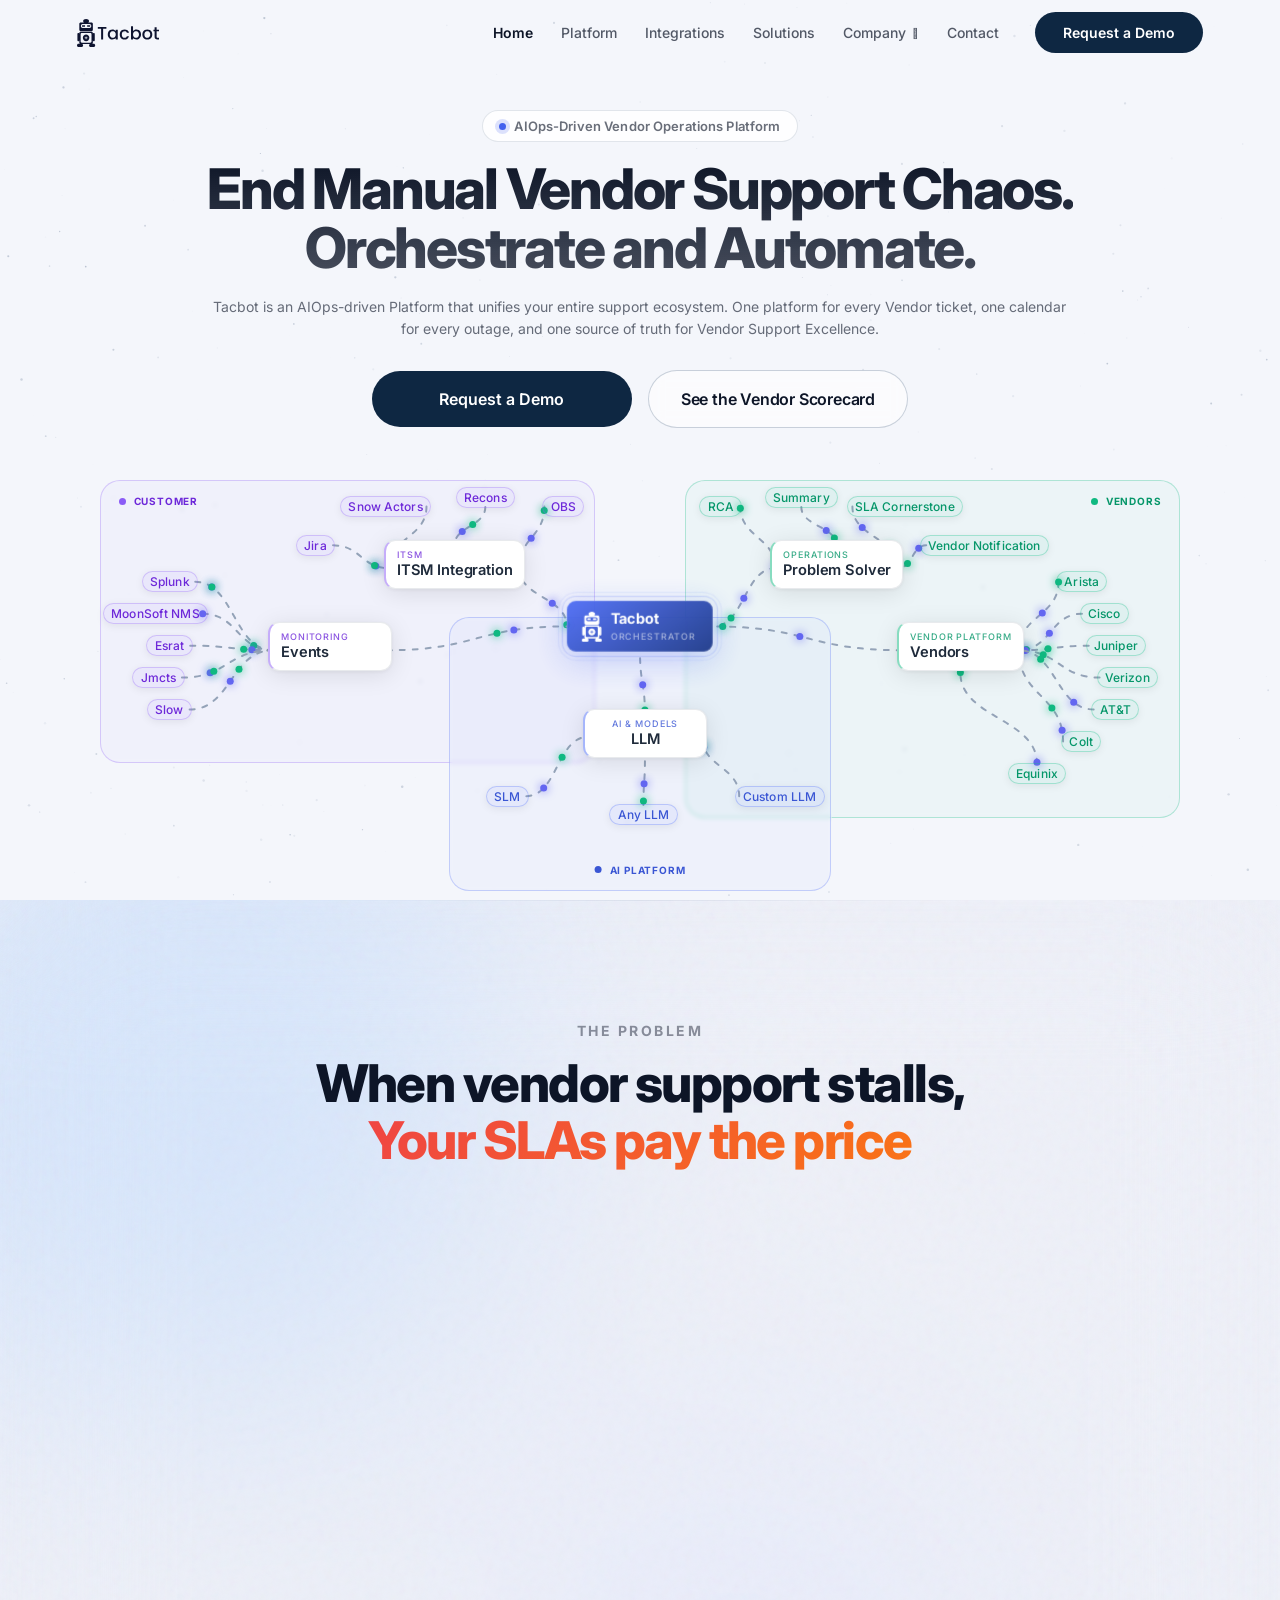
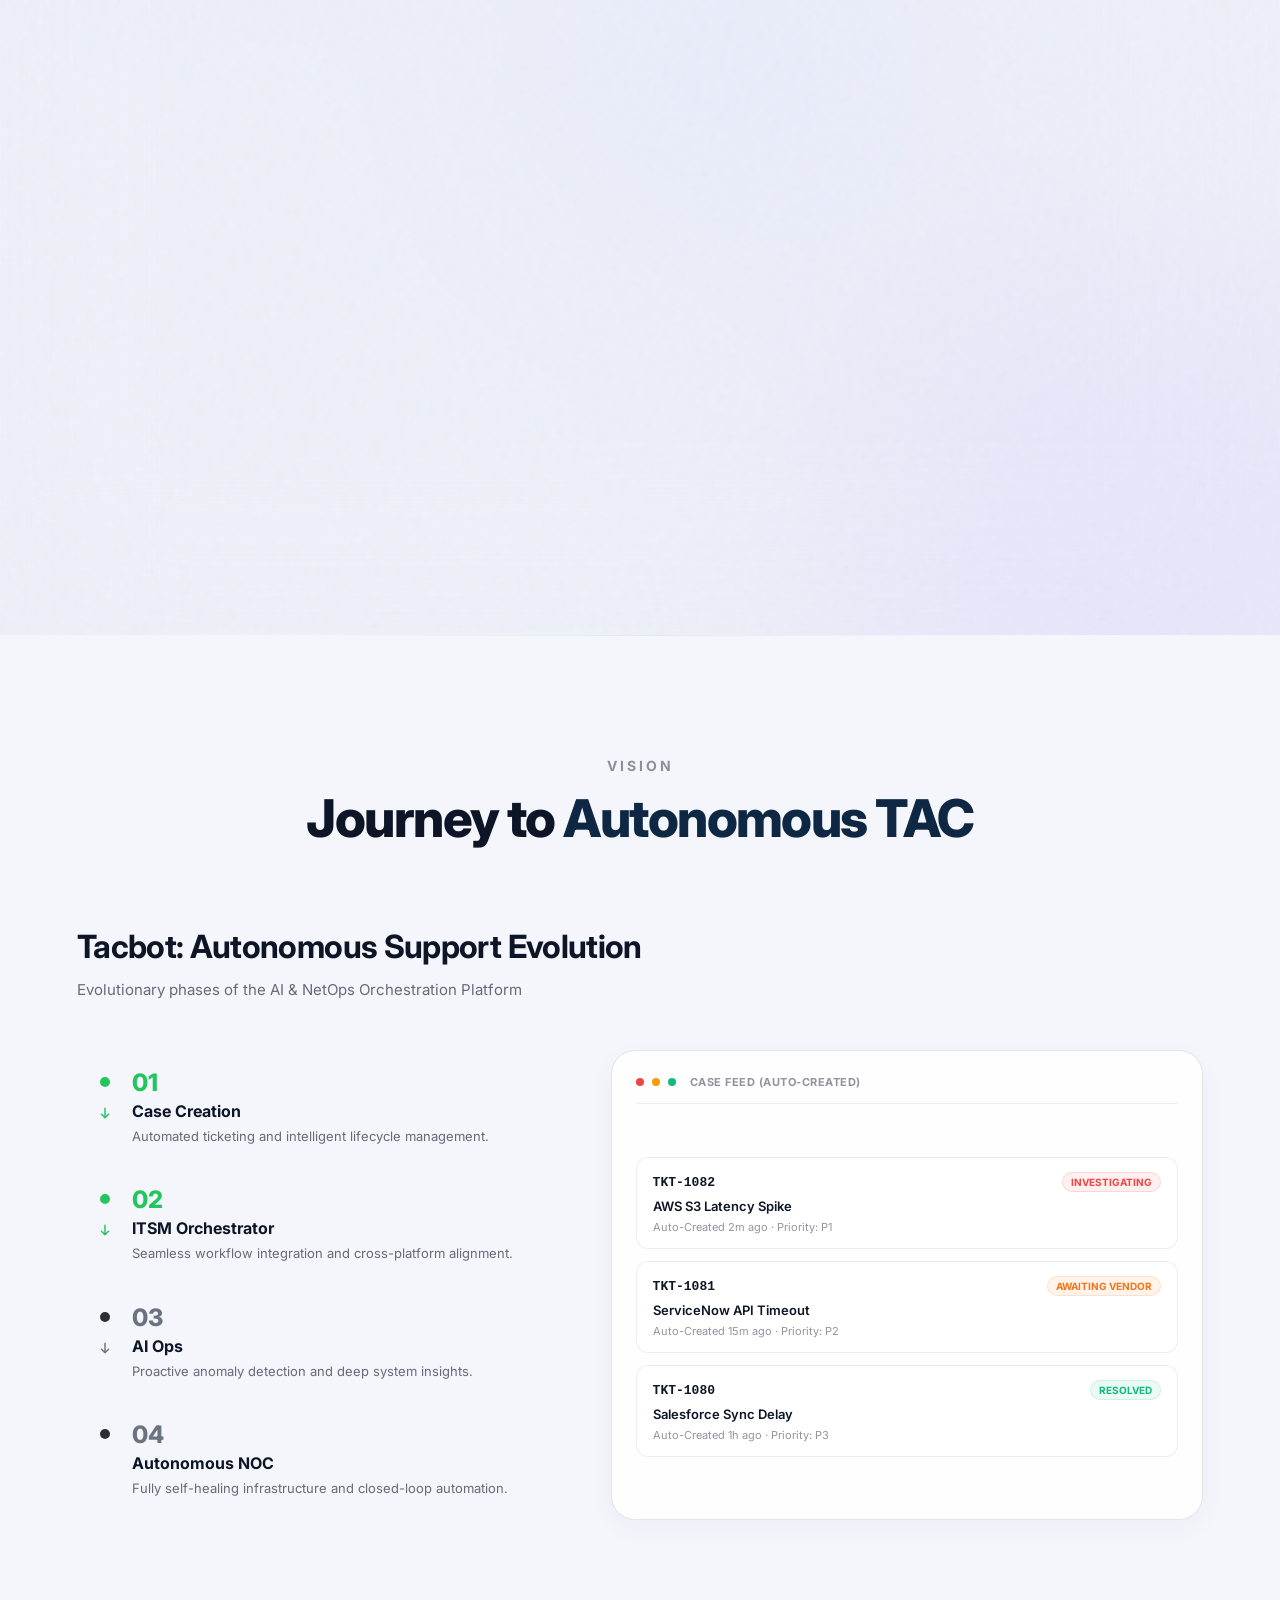
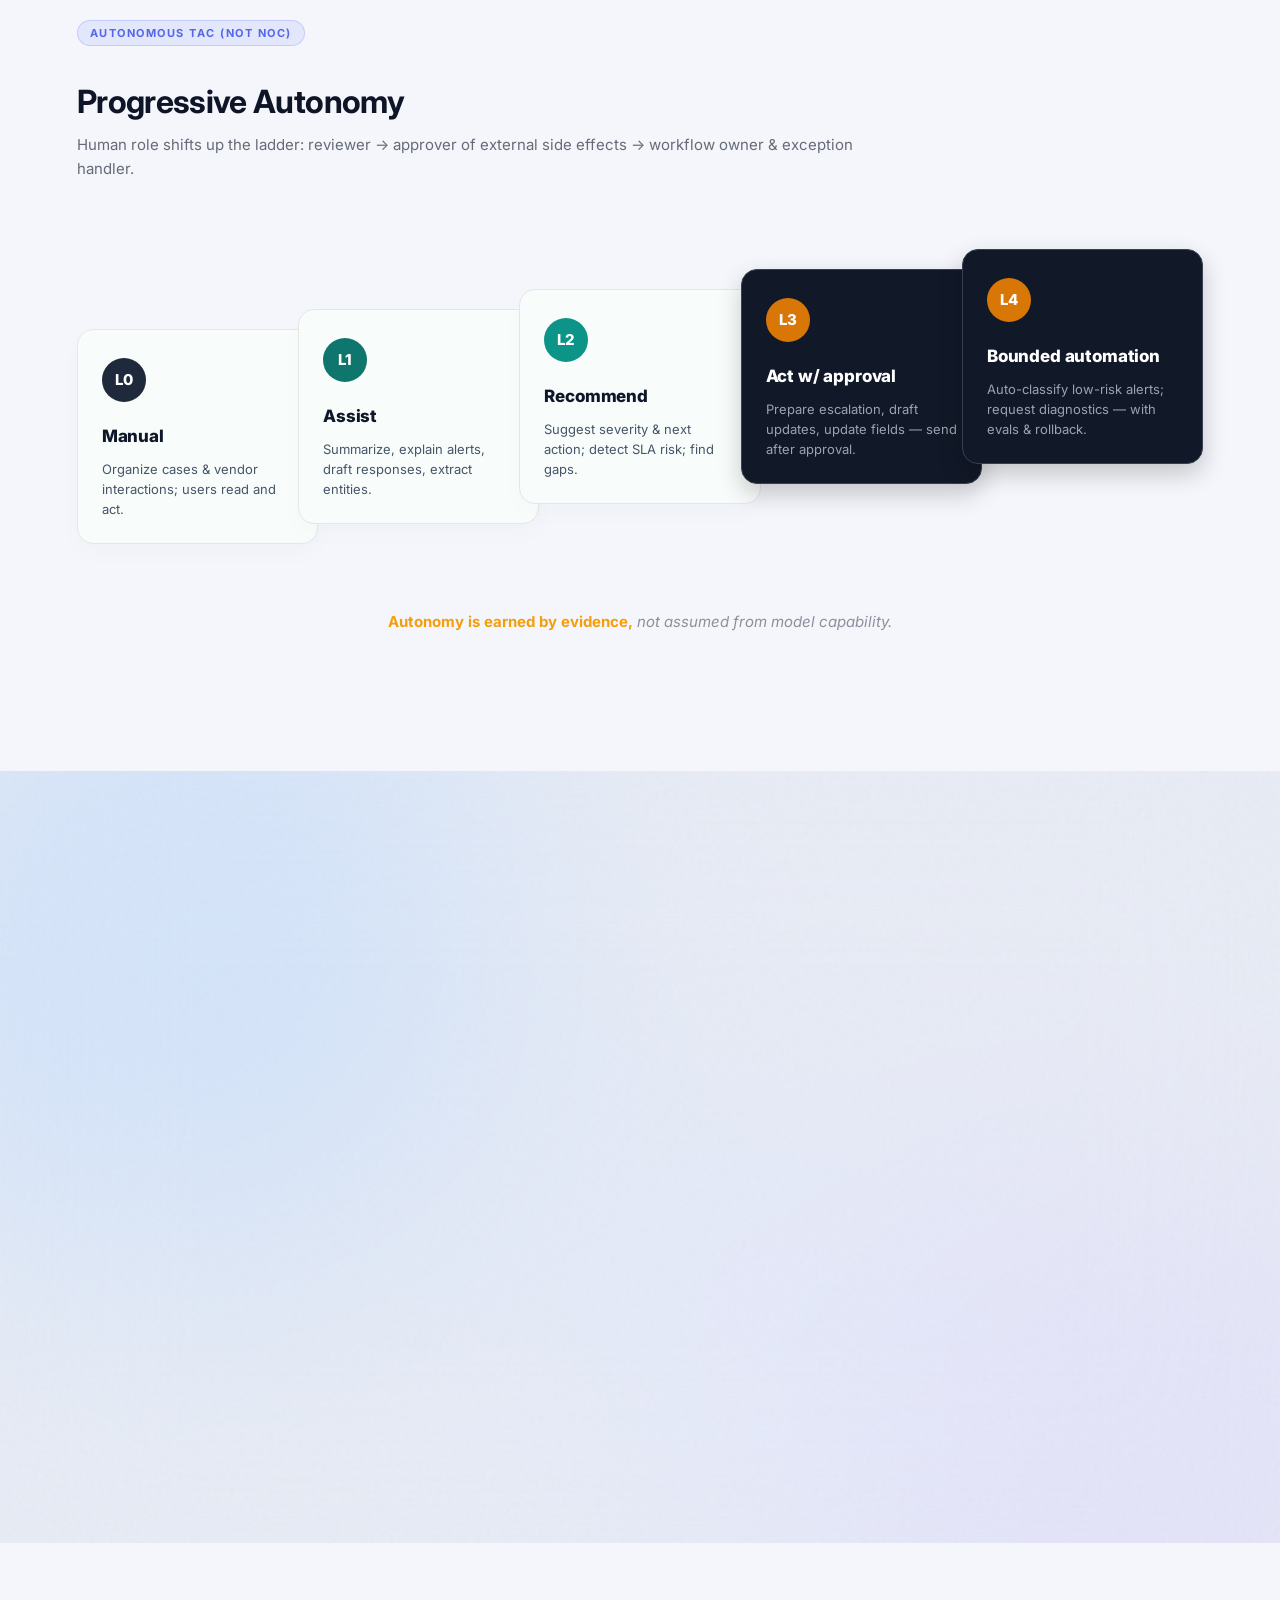
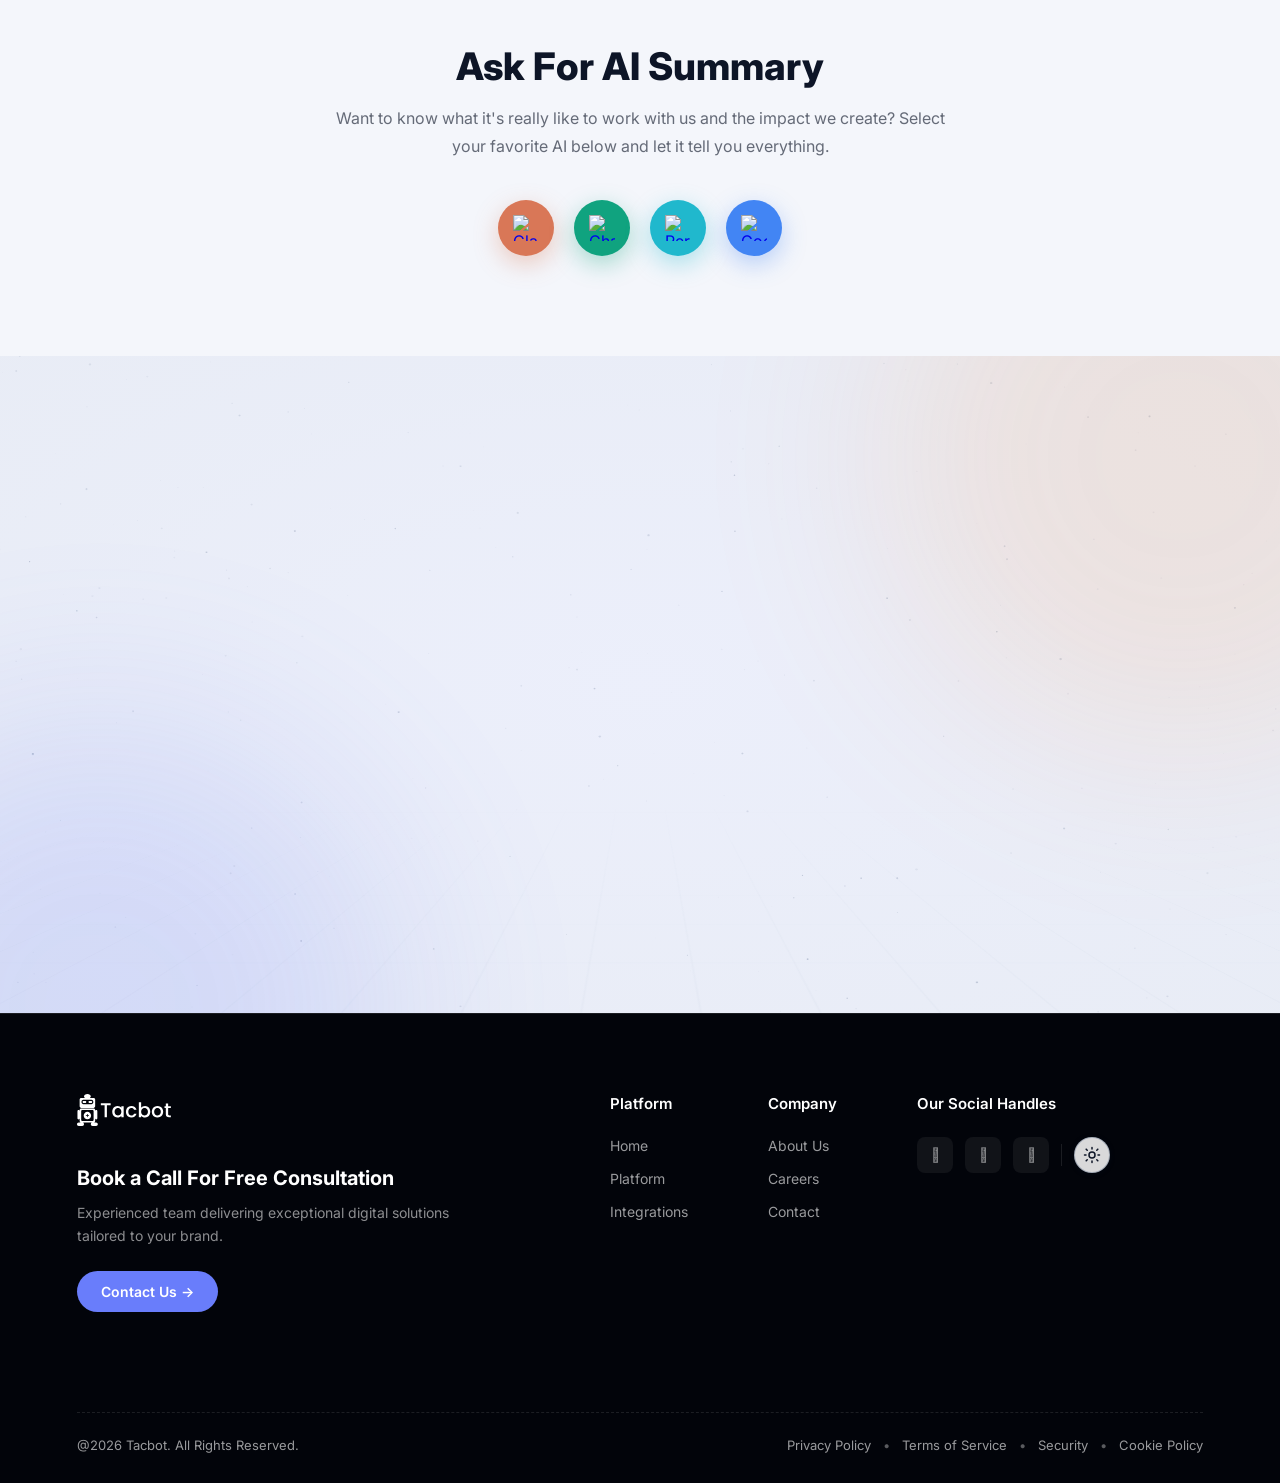
==== commit f0b59f66: "Remove Solutions dropdown subpages and fix contact form select icon" ====
--- a/index.html
+++ b/index.html
@@ -34,17 +34,7 @@
         <!-- <a href="product.html">Platform</a> -->
         <a href="platform.html">Platform</a>
         <a href="integrations.html">Integrations</a>
-        <div class="nav-item">
-          <a href="use-cases.html" class="nav-trigger">Solutions <i class="fa-solid fa-chevron-down nav-caret"></i></a>
-          <div class="nav-dropdown">
-            <a href="use-cases.html#incident">Incident Response</a>
-            <a href="use-cases.html#onboarding">Vendor Onboarding</a>
-            <a href="use-cases.html#sla">SLA Tracking</a>
-            <a href="use-cases.html#renewal">Renewal Leverage</a>
-            <a href="use-cases.html#cloud">Cloud Maintenance</a>
-            <a href="use-cases.html#compliance">Compliance Evidence</a>
-          </div>
-        </div>
+        <a href="use-cases.html">Solutions</a>
         <div class="nav-item">
           <a href="about.html" class="nav-trigger">Company <i class="fa-solid fa-chevron-down nav-caret"></i></a>
           <div class="nav-dropdown">
--- a/Assets/css/style.css
+++ b/Assets/css/style.css
@@ -3431,15 +3431,26 @@
   font-family: inherit;
   font-size: 15px;
   transition: border-color 0.2s, box-shadow 0.2s;
+}
+.ct-form-group select {
   -webkit-appearance: none;
+  -moz-appearance: none;
   appearance: none;
-}
-.ct-form-group select {
-  background-image: url("data:image/svg+xml,%3Csvg xmlns='http://www.w3.org/2000/svg' width='12' height='12' viewBox='0 0 12 12'%3E%3Cpath d='M3 4.5L6 7.5L9 4.5' stroke='%239ca3af' stroke-width='1.5' fill='none' stroke-linecap='round' stroke-linejoin='round'/%3E%3C/svg%3E");
+  background-image: url("data:image/svg+xml,%3Csvg xmlns='http://www.w3.org/2000/svg' width='14' height='14' viewBox='0 0 24 24' fill='none' stroke='%23697dfb' stroke-width='2.5' stroke-linecap='round' stroke-linejoin='round'%3E%3Cpolyline points='6 9 12 15 18 9'%3E%3C/polyline%3E%3C/svg%3E");
   background-repeat: no-repeat;
   background-position: right 14px center;
-  padding-right: 36px;
+  background-size: 14px 14px;
+  padding-right: 40px;
   cursor: pointer;
+}
+.ct-form-group select option {
+  background-color: var(--bg-2, #0c111d);
+  color: var(--text-primary, #ffffff);
+  padding: 10px;
+}
+[data-theme="light"] .ct-form-group select option {
+  background-color: #ffffff;
+  color: #0c111d;
 }
 .ct-form-group textarea {
   resize: vertical;
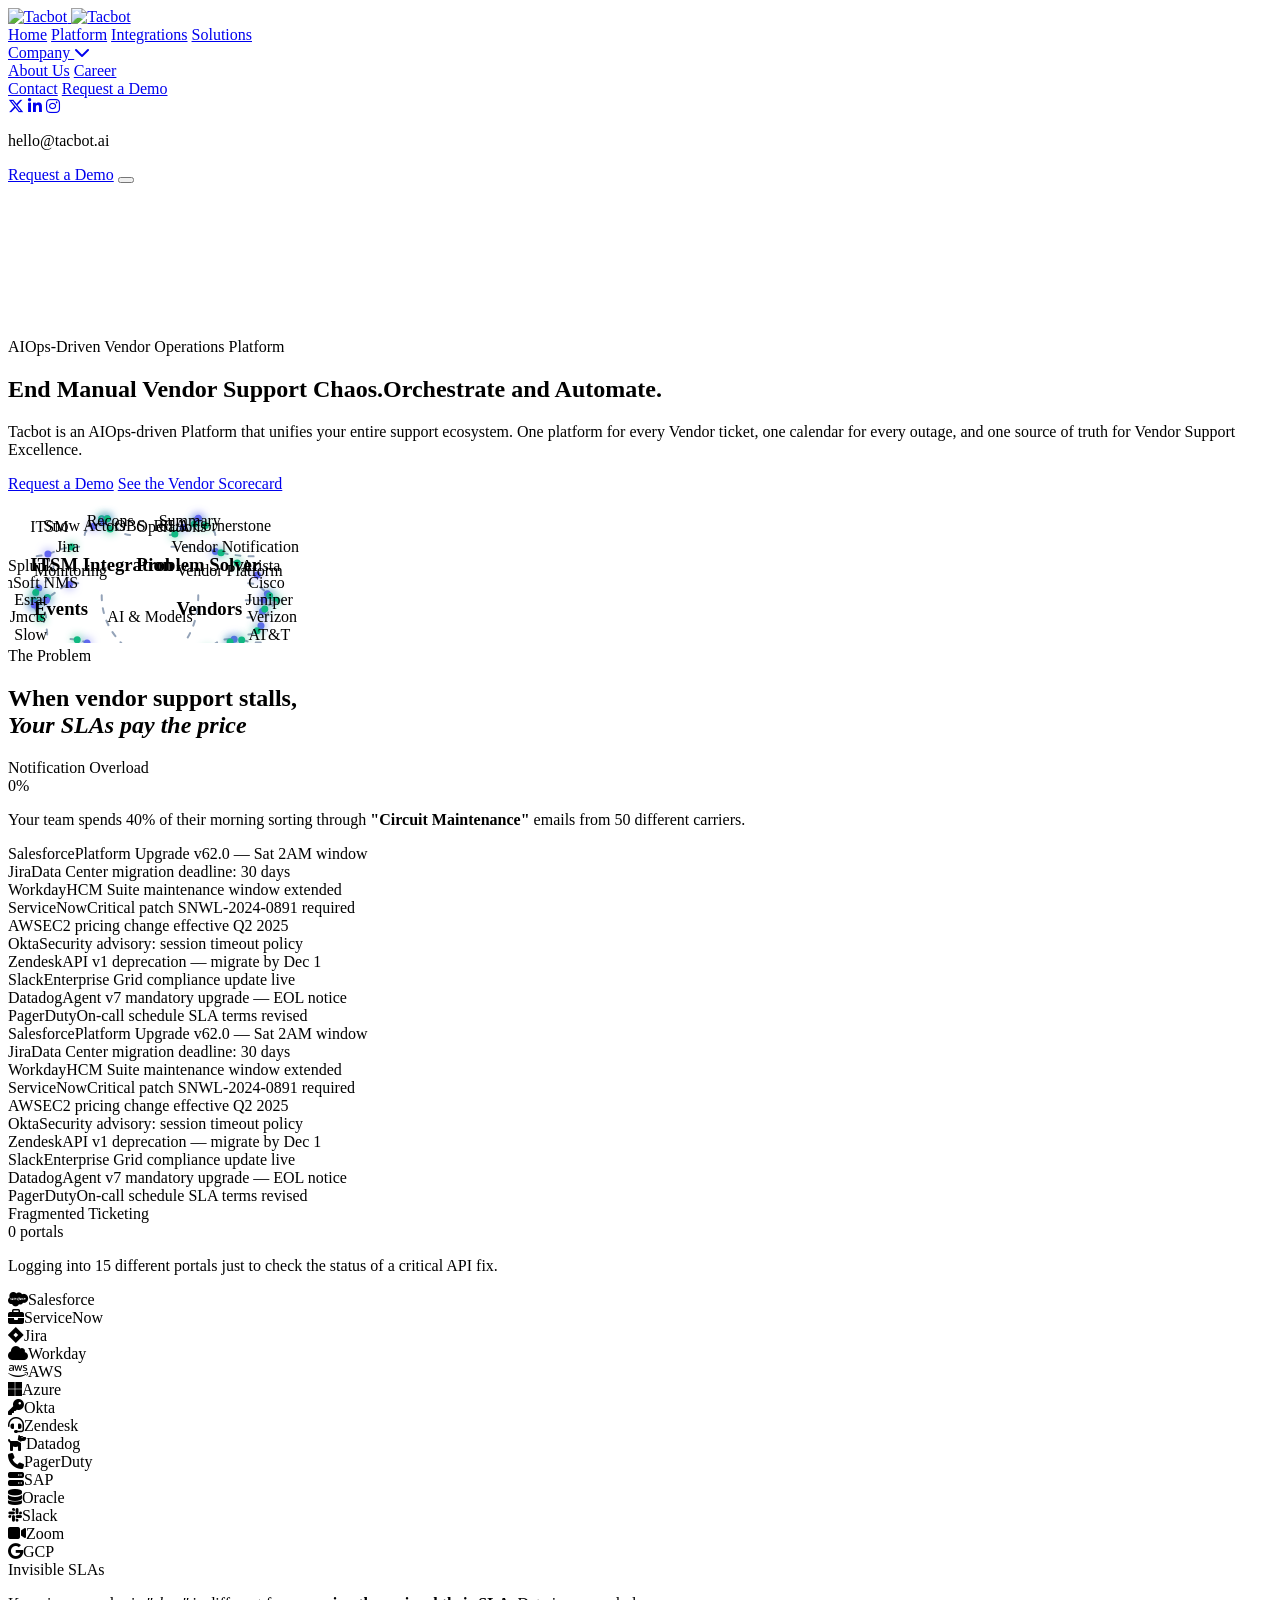
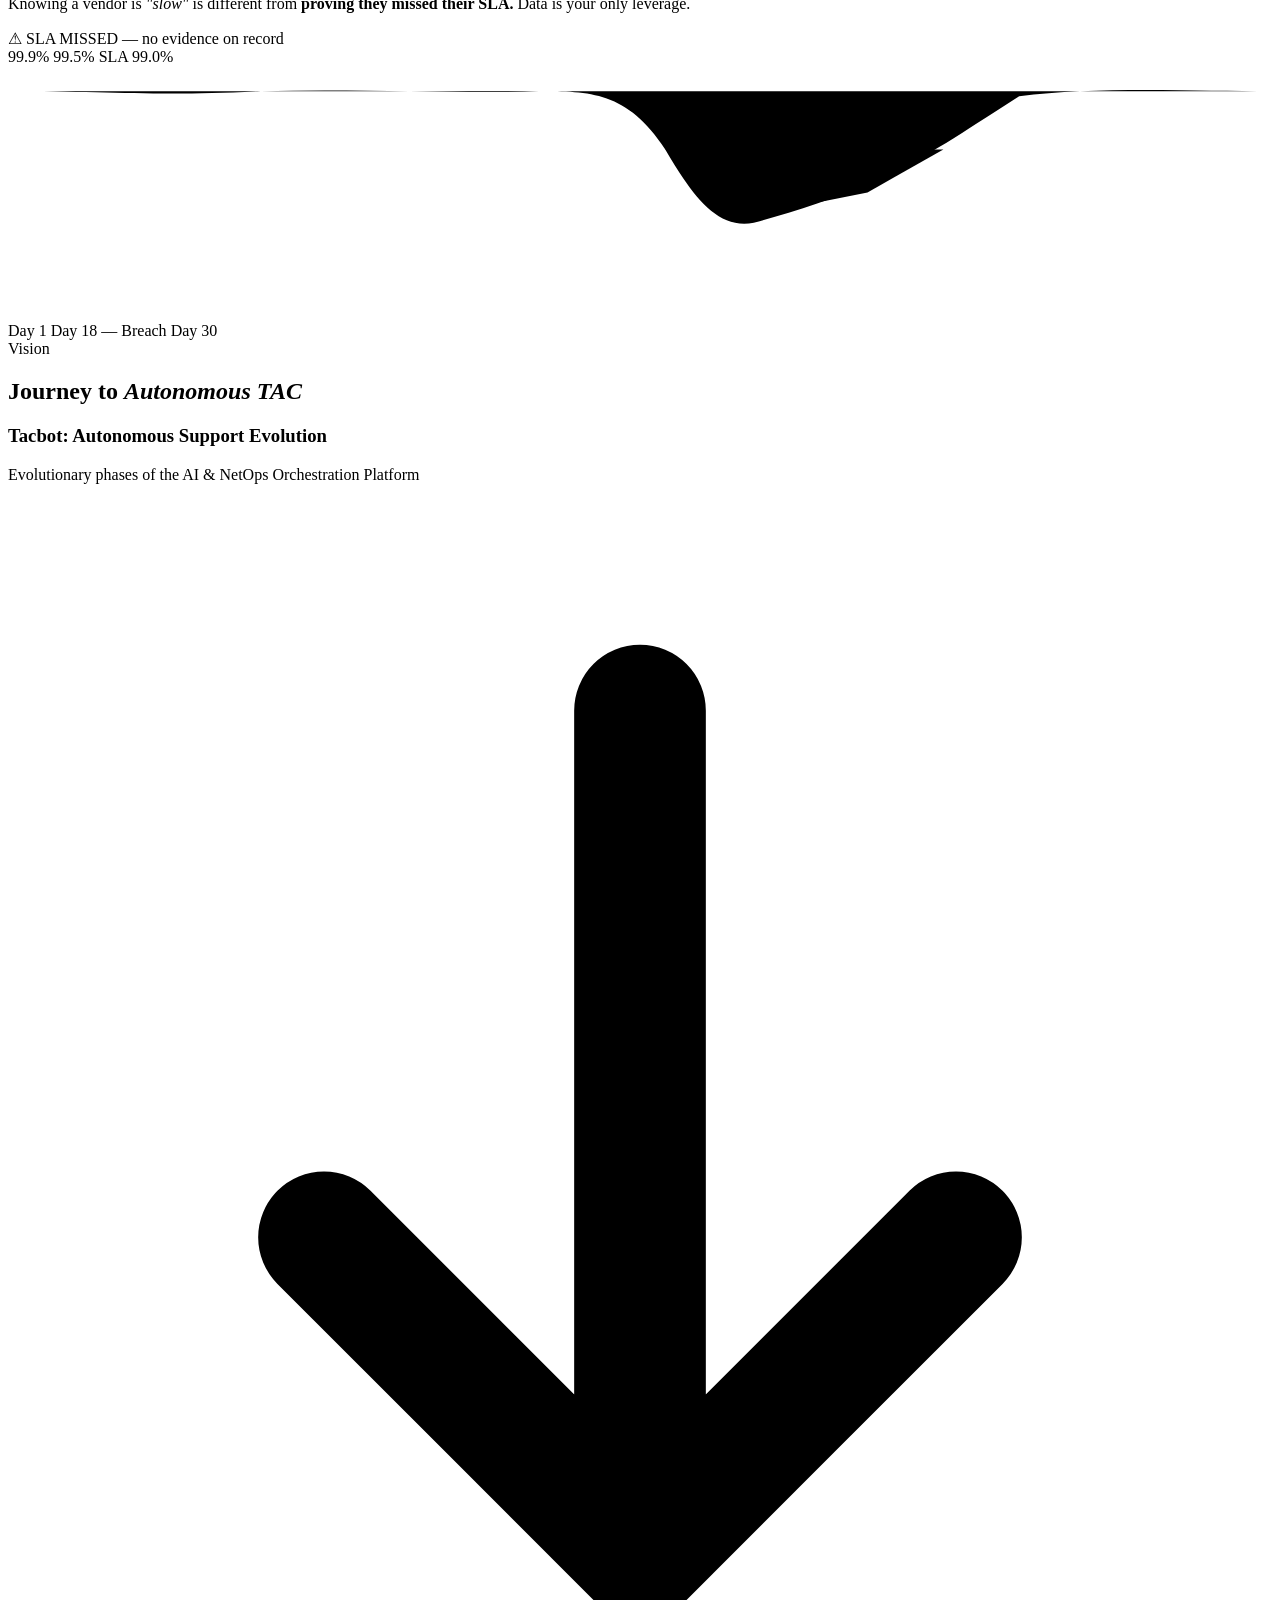
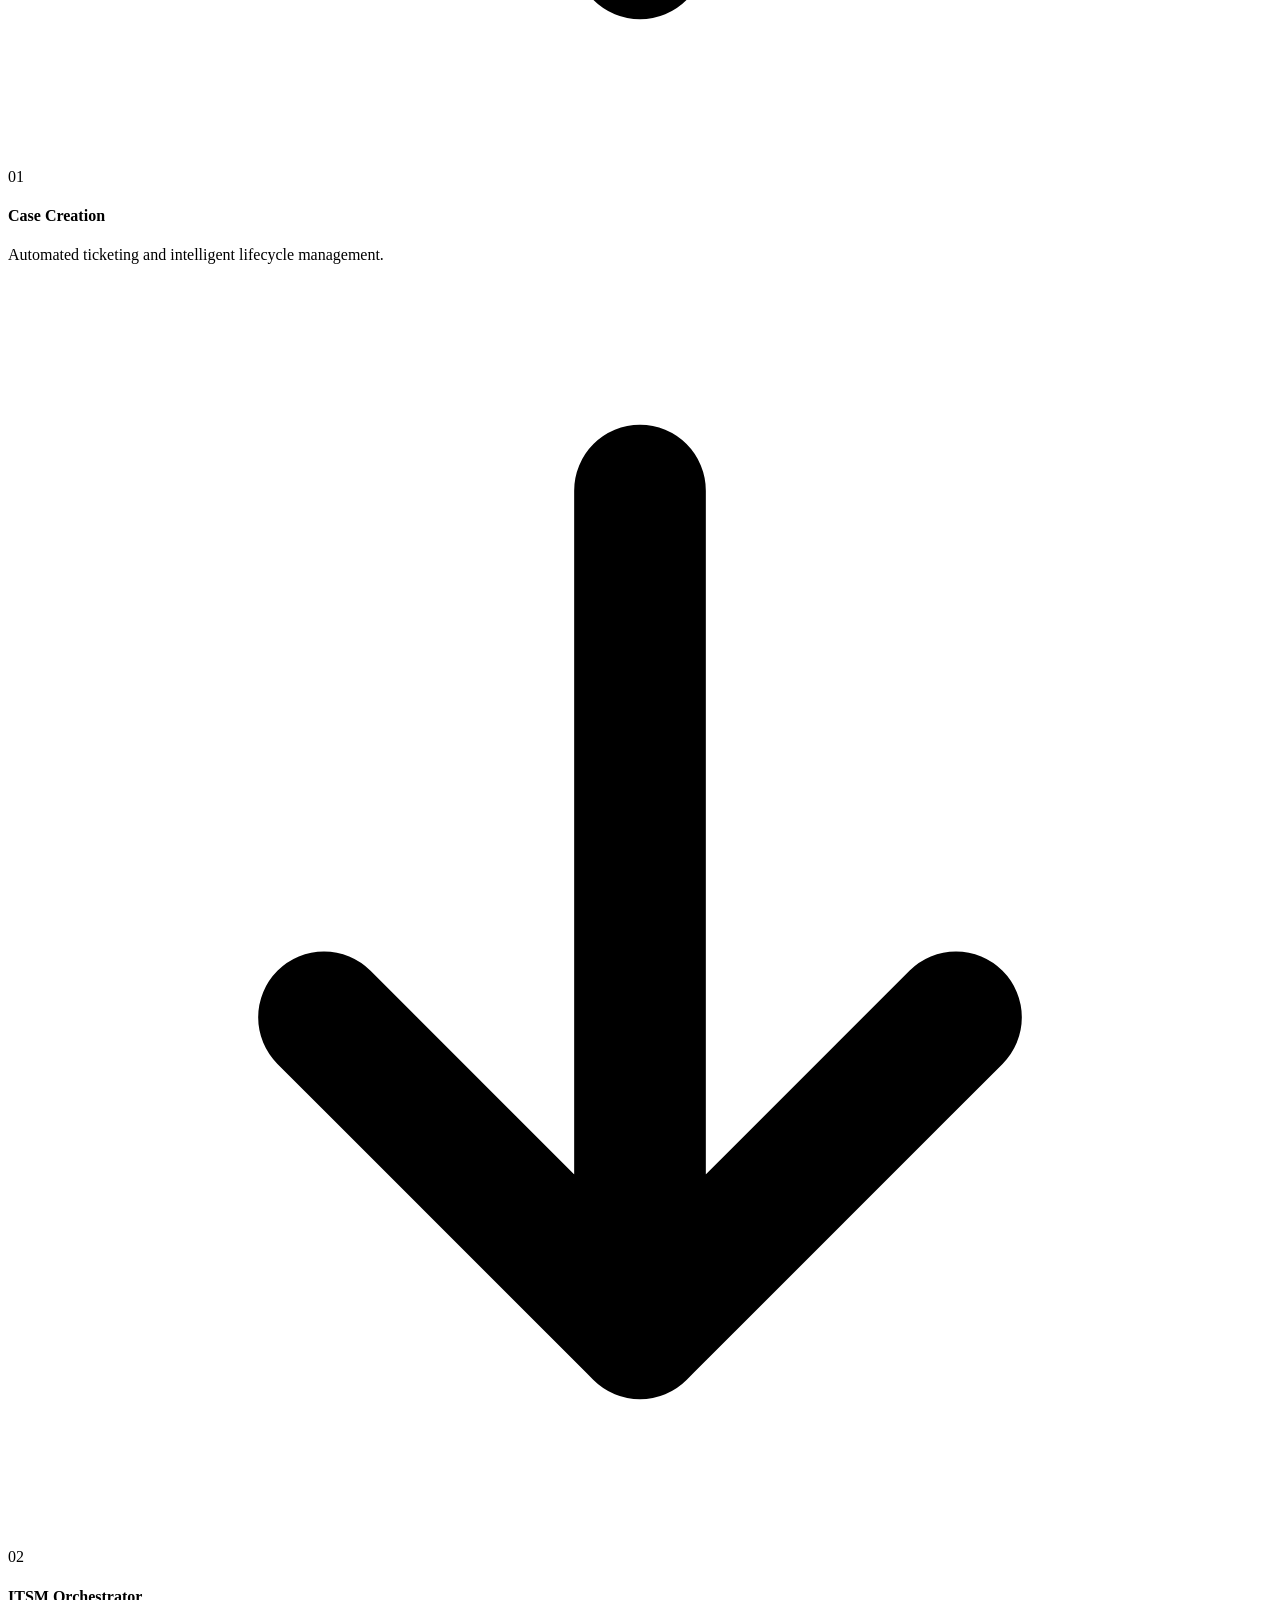
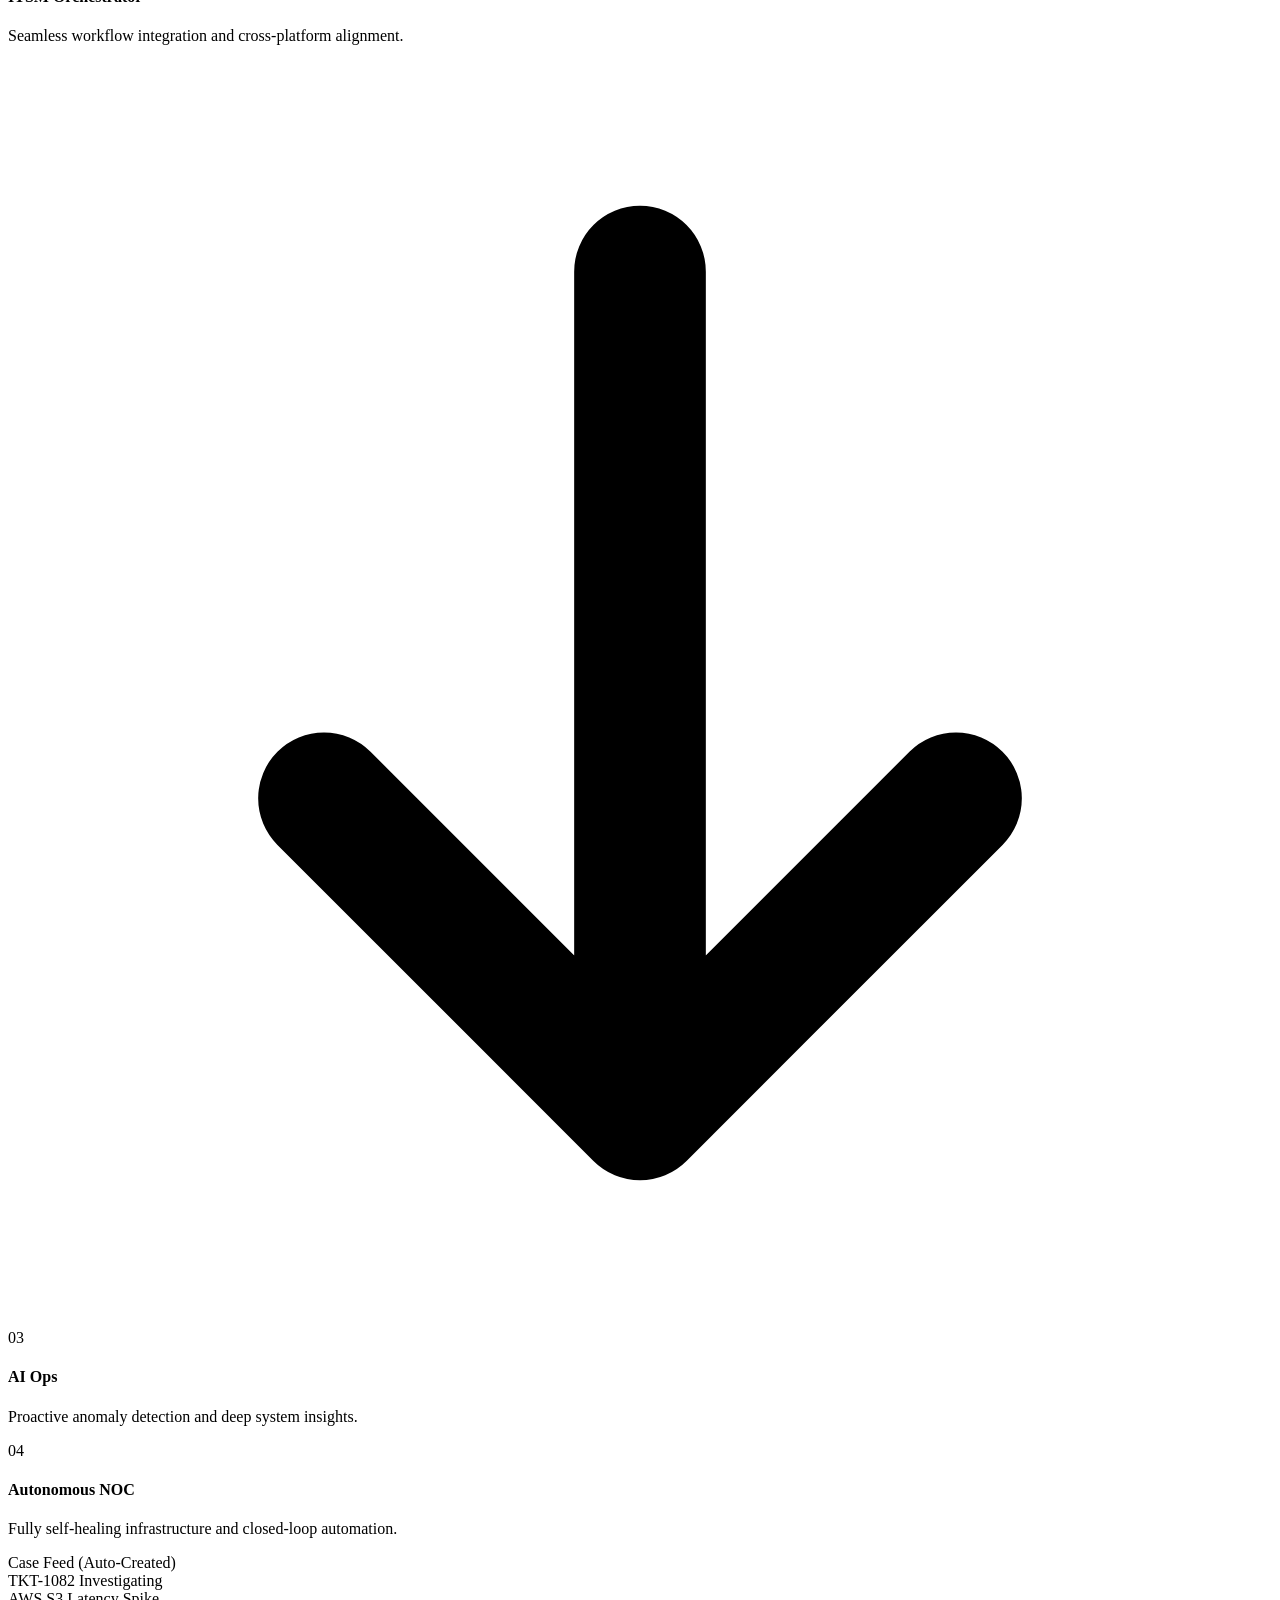
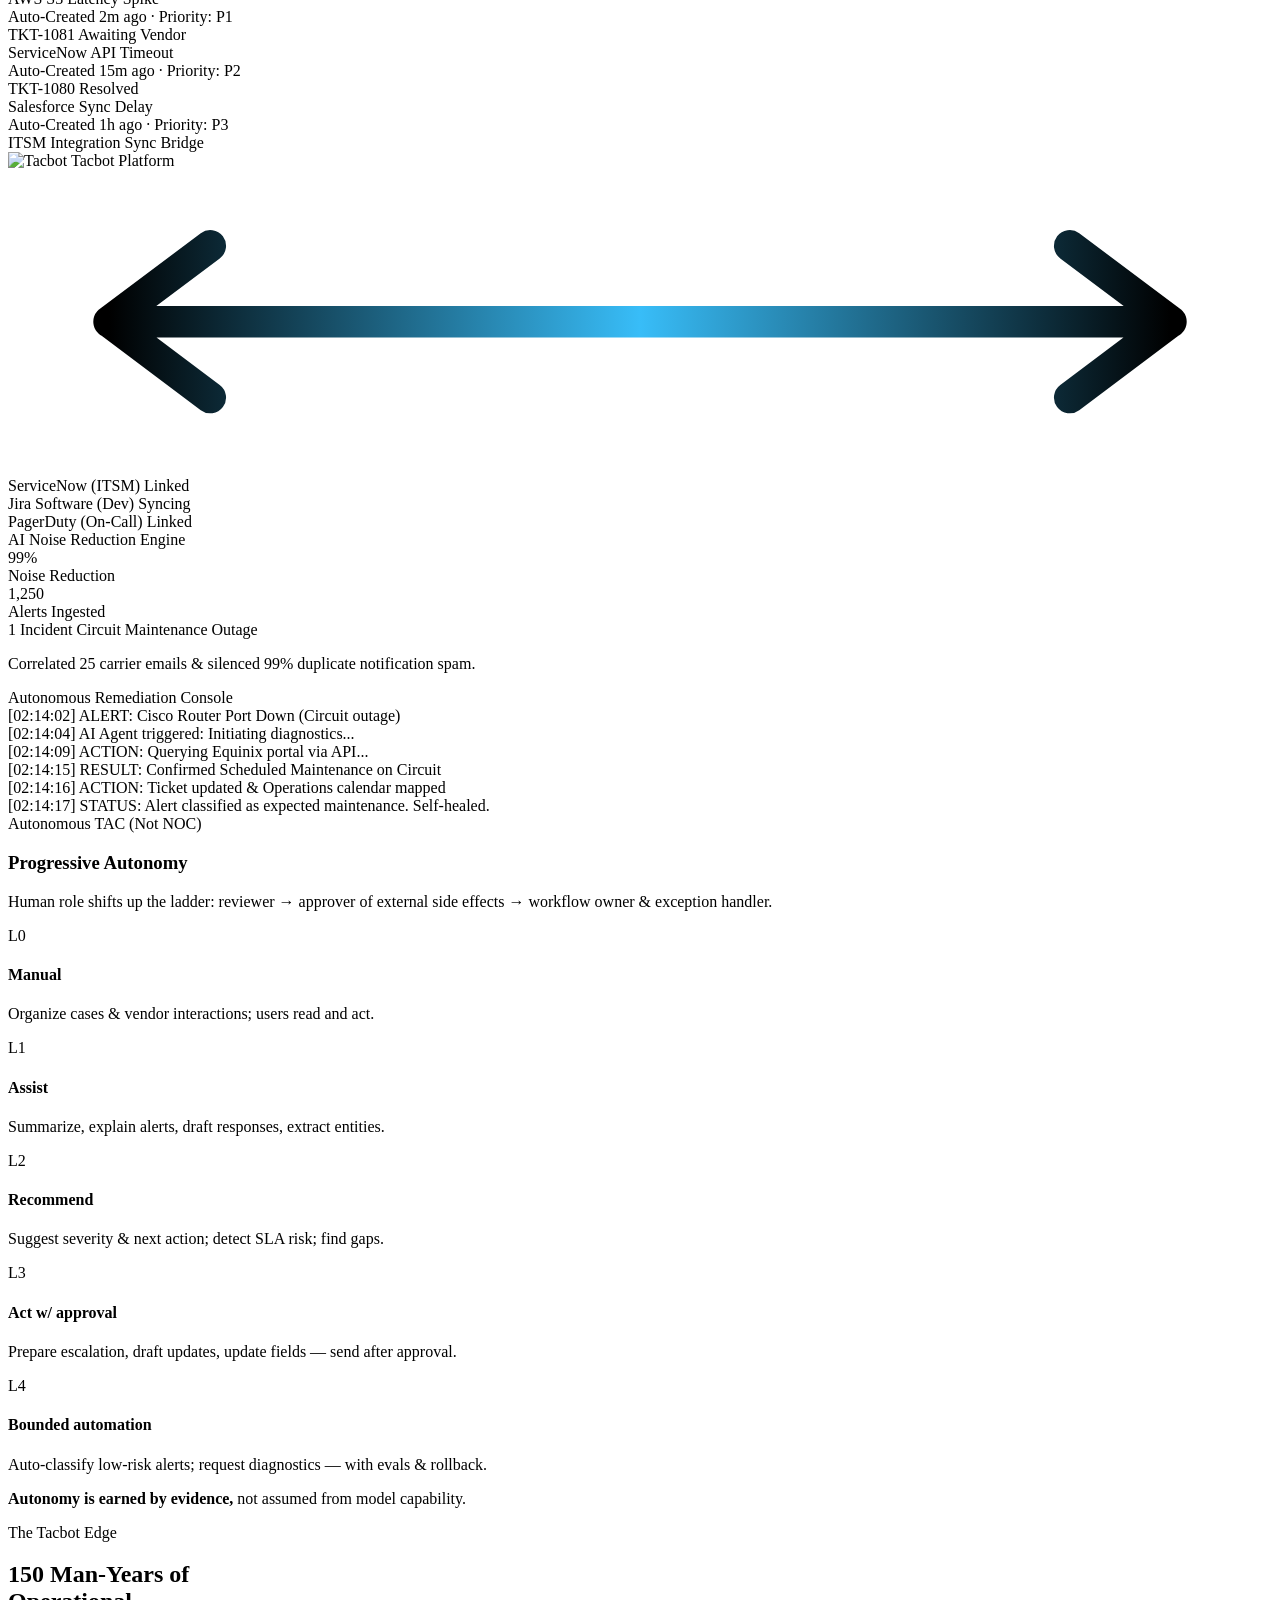
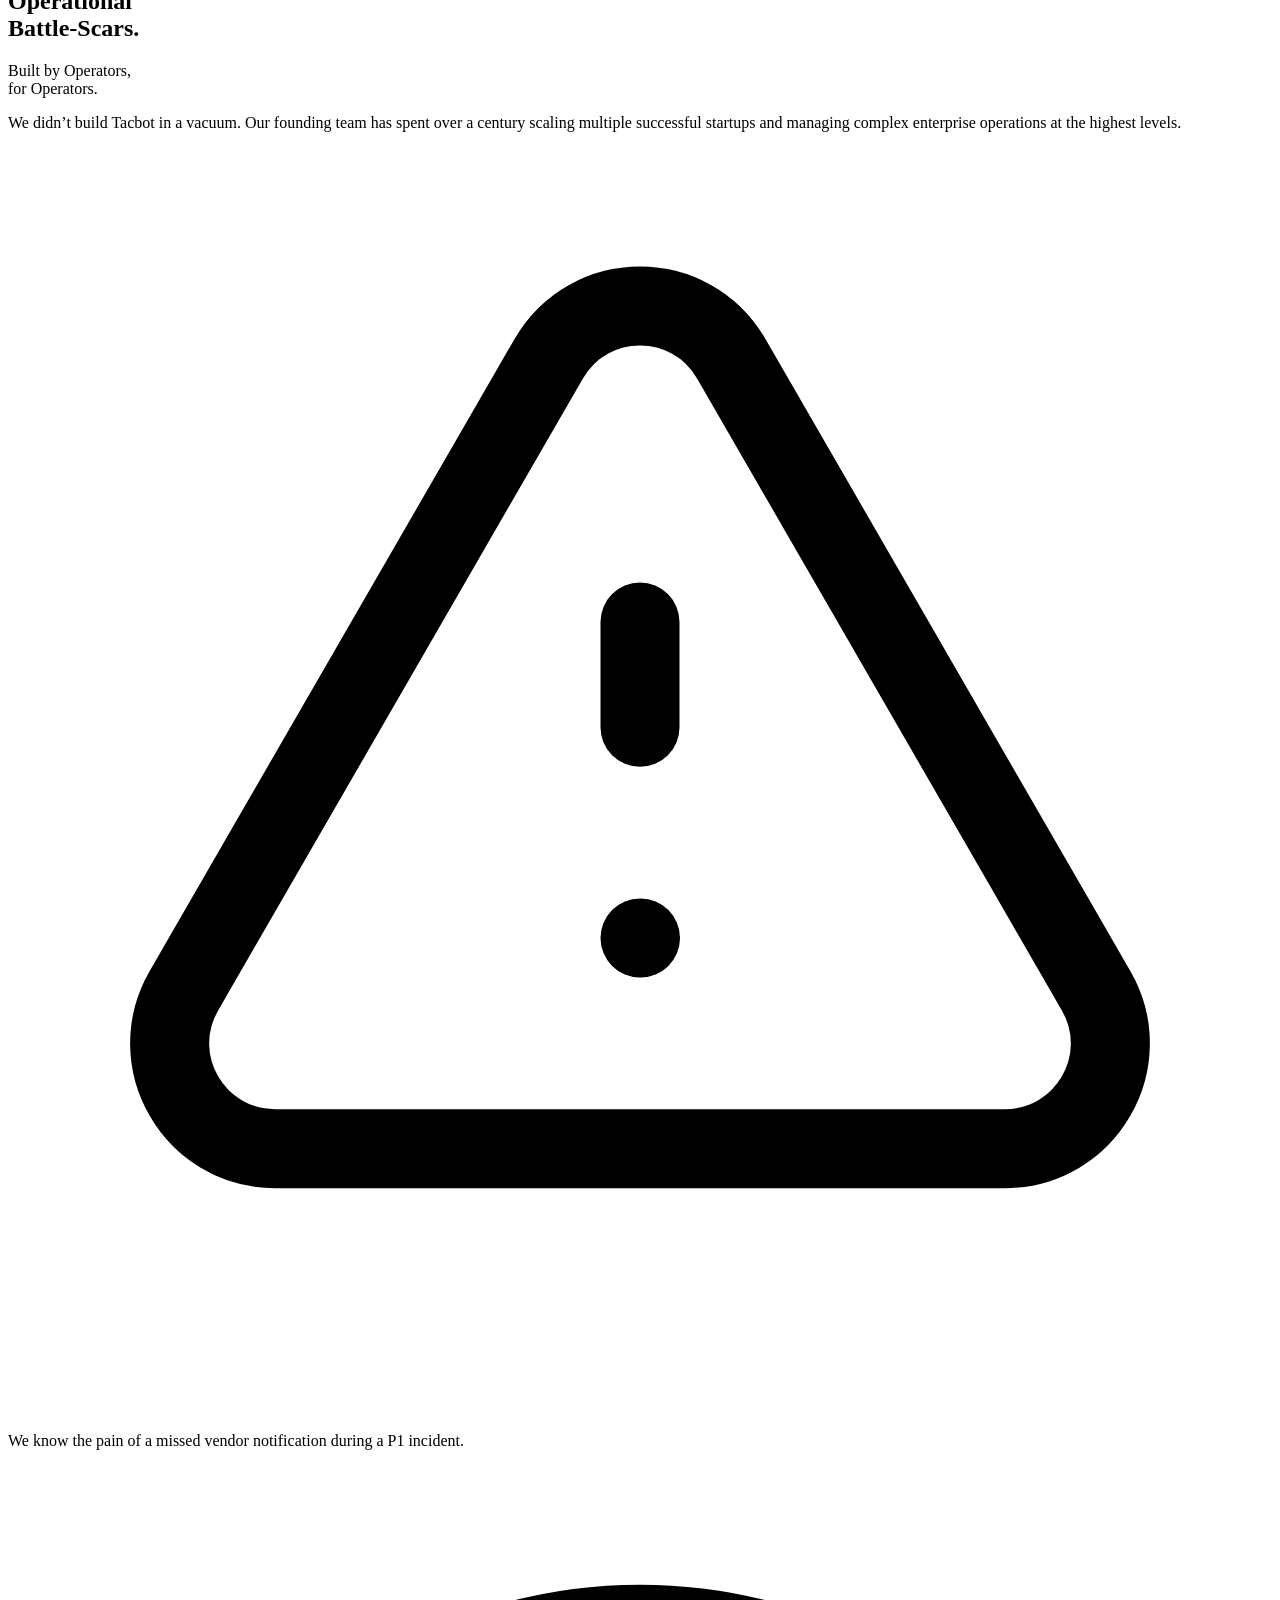
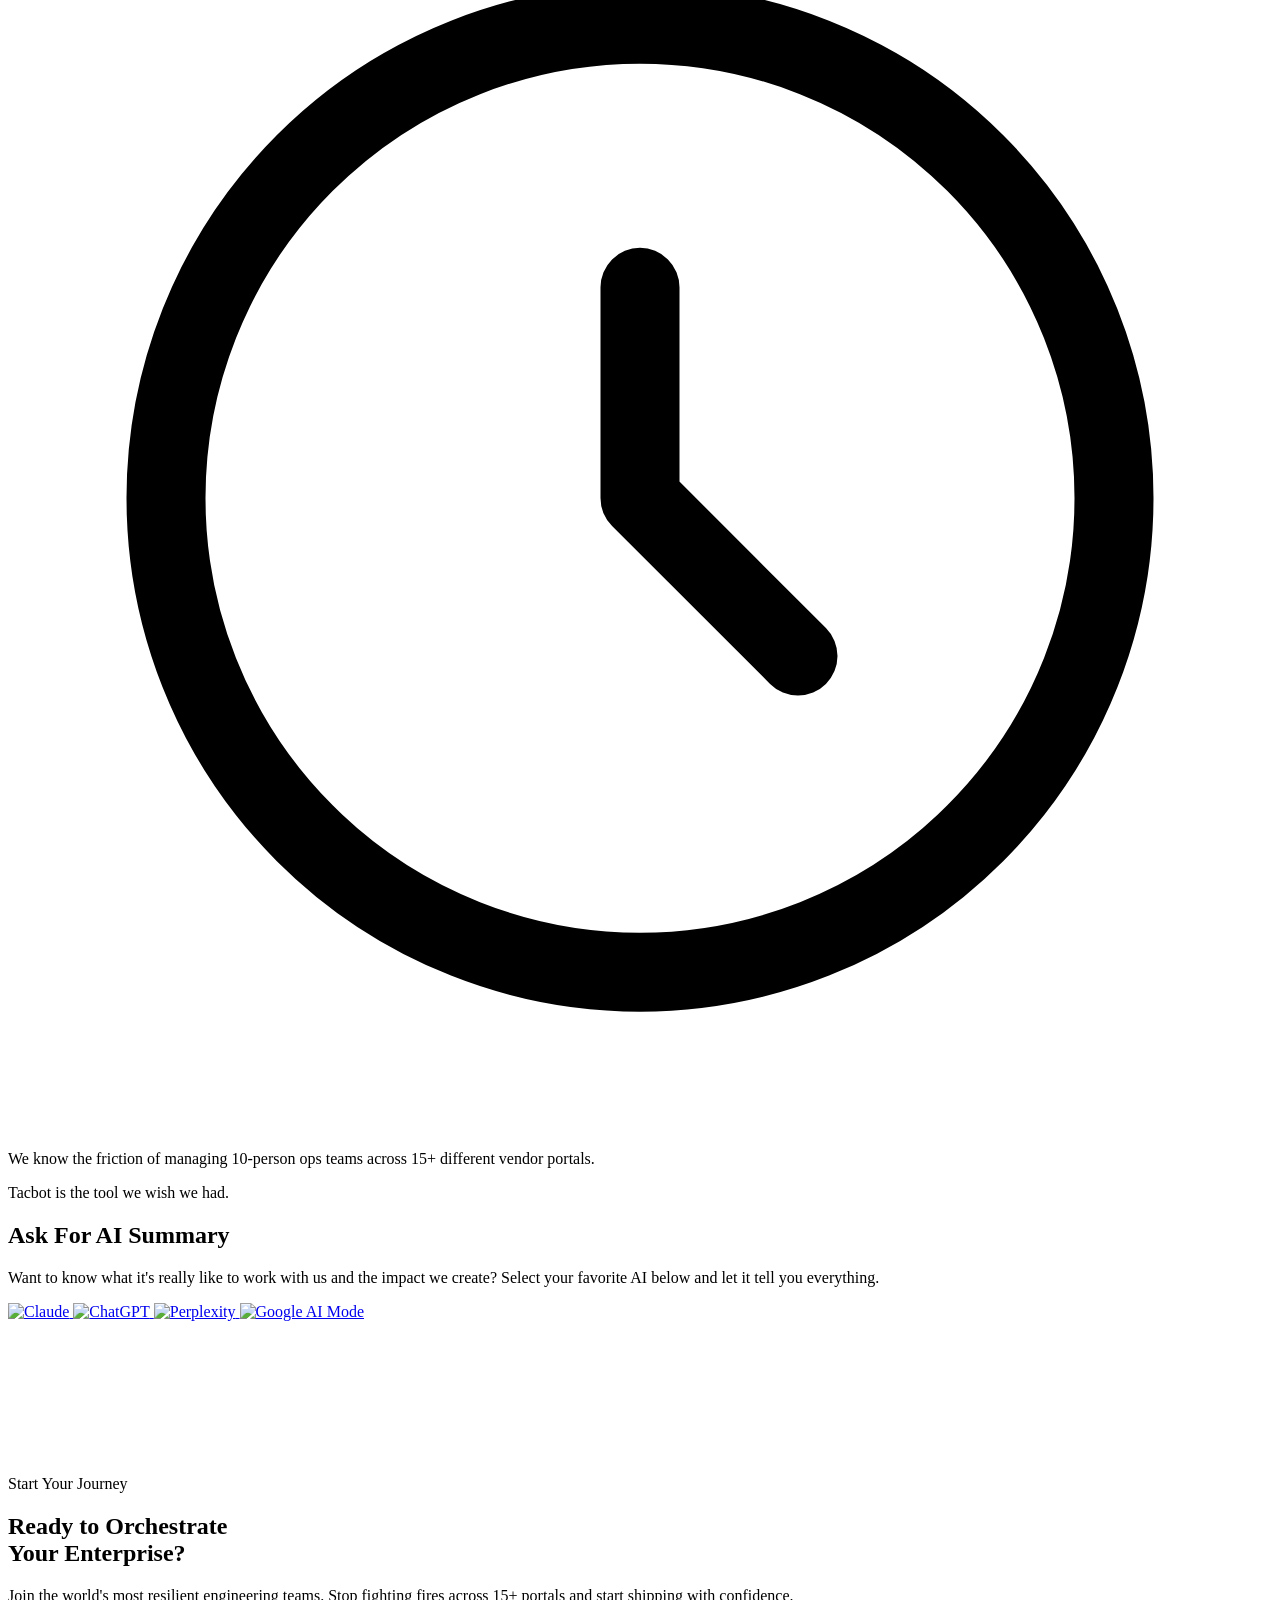
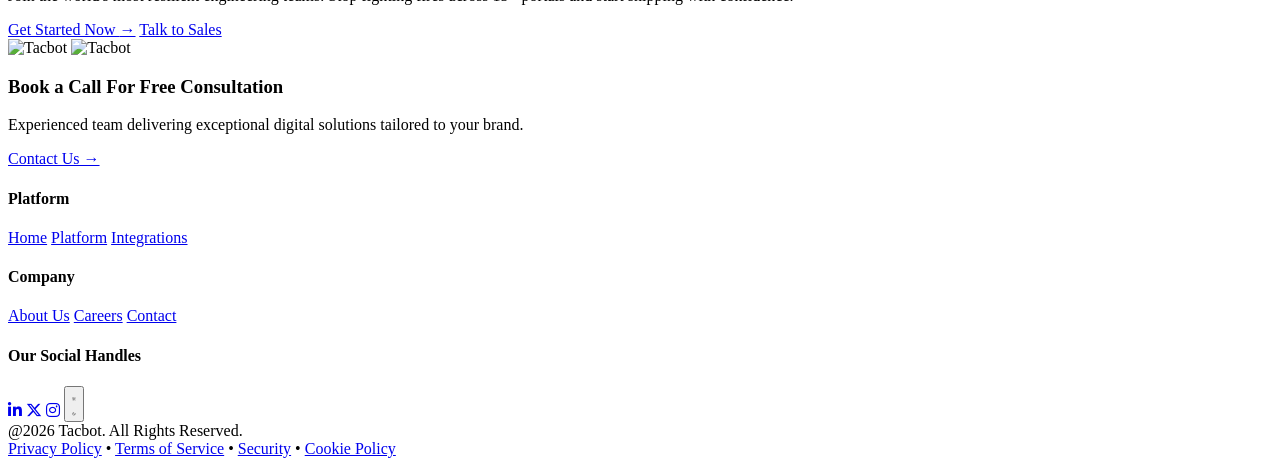
==== commit 45d9ab32: "Assets to assets chnage" ====
--- a/index.html
+++ b/index.html
@@ -8,12 +8,12 @@
 <meta name="keywords" content="AI Ticketing, Automated Support, AI Helpdesk, Intelligent Ticketing, AI-Powered Workflow, Smart Ticketing System, Support Automation, AI Service Desk, ITSM AI, AI Customer Support, AI Incident Management, AI Helpdesk Automation, AI-Driven Workflows, AI Workflow Management, AI Support Solutions">
 <meta property="og:title" content="AI-Powered Ticketing Workflow | Automate & Optimize Support Operations">
 <meta property="og:description" content="Unlock AI-driven workflows today. Transform support operations with intelligent automation and seamless incident management. Sign up in minutes for immediate results.">
-<link rel="icon" type="image/png" href="Assets/favicon/favicon-32x32.png">
+<link rel="icon" type="image/png" href="assets/favicon/favicon-32x32.png">
 <link rel="preconnect" href="https://fonts.googleapis.com">
 <link rel="preconnect" href="https://fonts.gstatic.com" crossorigin>
 <link href="https://fonts.googleapis.com/css2?family=Inter:wght@300;400;500;600;700;800;900&display=swap" rel="stylesheet">
 <link rel="stylesheet" href="https://cdnjs.cloudflare.com/ajax/libs/font-awesome/6.5.1/css/all.min.css">
-<link rel="stylesheet" href="Assets/css/style.css">
+<link rel="stylesheet" href="assets/css/style.css">
 </head>
 <body>
 
@@ -22,8 +22,8 @@
     <div class="nav-left">
       <a href="index.html" class="nav-logo">
         <div class="nav-logo-mark">
-          <img src="Assets/images/logos/Logo-white.svg" alt="Tacbot" class="logo-light">
-          <img src="Assets/images/logos/Logo-white.svg" alt="Tacbot" class="logo-dark">
+          <img src="assets/images/logos/Logo-white.svg" alt="Tacbot" class="logo-light">
+          <img src="assets/images/logos/Logo-white.svg" alt="Tacbot" class="logo-dark">
         </div>
       </a>
     </div>
@@ -333,7 +333,7 @@
             <div class="mockup-body sync-bridge">
               <div class="sync-left">
                 <div class="sync-source-card">
-                  <img src="Assets/images/logos/Logo.svg" alt="Tacbot">
+                  <img src="assets/images/logos/Logo.svg" alt="Tacbot">
                   <span>Tacbot Platform</span>
                 </div>
               </div>
@@ -487,7 +487,7 @@
 
     Center hub
     <div class="eco-hub" id="ecoHub">
-      <img src="Assets/images/logos/Logo-jump.svg" alt="Tacbot" style="width: 48px; height: 58px;">
+      <img src="assets/images/logos/Logo-jump.svg" alt="Tacbot" style="width: 48px; height: 58px;">
     </div>
 
     Inbound ring (left arc)
@@ -679,8 +679,8 @@
     <!-- Left Column -->
     <div class="nf-left">
       <div class="nf-logo">
-        <img src="Assets/images/logos/Logo-white.svg" alt="Tacbot" class="logo-light">
-        <img src="Assets/images/logos/Logo-white.svg" alt="Tacbot" class="logo-dark">
+        <img src="assets/images/logos/Logo-white.svg" alt="Tacbot" class="logo-light">
+        <img src="assets/images/logos/Logo-white.svg" alt="Tacbot" class="logo-dark">
       </div>
       <h3 class="nf-heading">Book a Call For Free Consultation</h3>
       <p class="nf-desc">Experienced team delivering exceptional digital solutions tailored to your brand.</p>
@@ -749,7 +749,7 @@
 <script src="https://cdn.jsdelivr.net/npm/d3@7/dist/d3.min.js"></script>
 <script src="https://cdn.jsdelivr.net/npm/topojson-client@3/dist/topojson-client.min.js"></script>
 
-<script src="Assets/js/main.js?v=8"></script>
+<script src="assets/js/main.js?v=8"></script>
 <script>
 /* Hero content visibility — GSAP in script.js handles the animated
    entrance; this is just a safety net in case GSAP hasn't run yet. */
